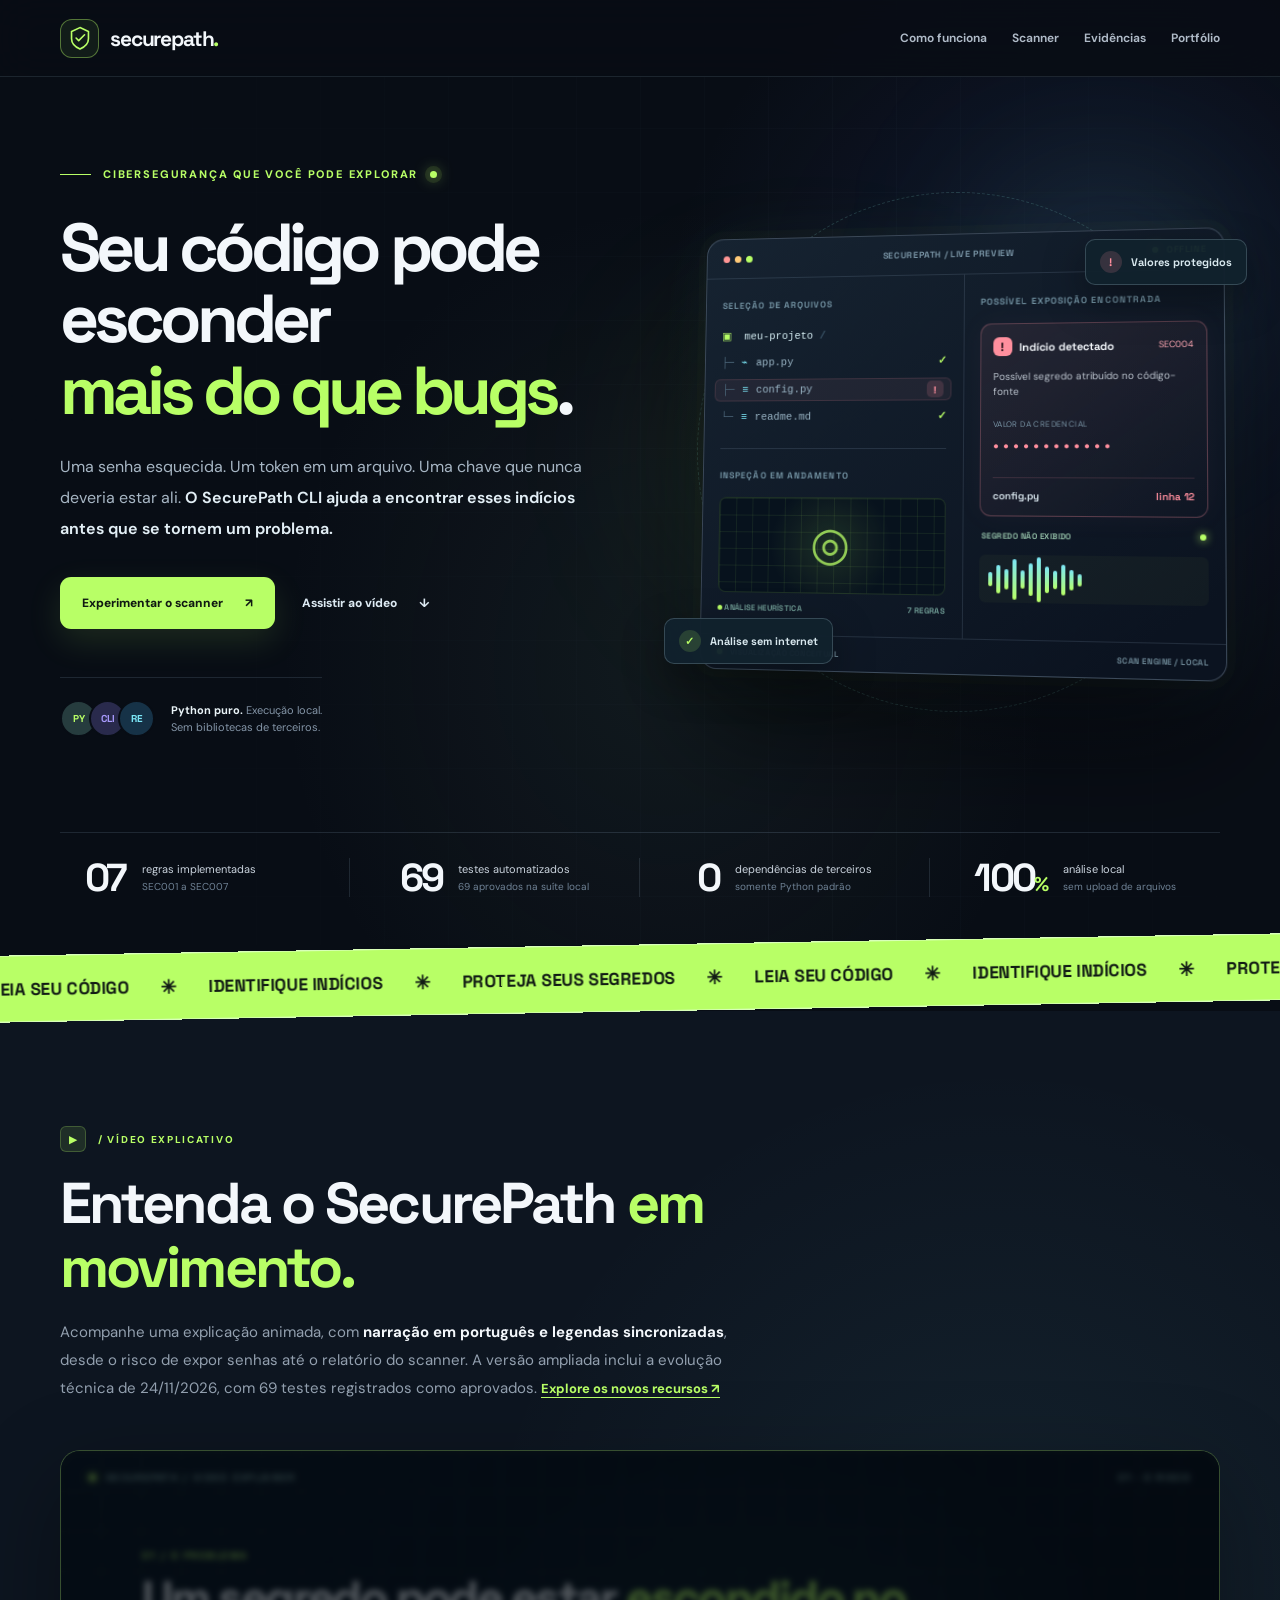
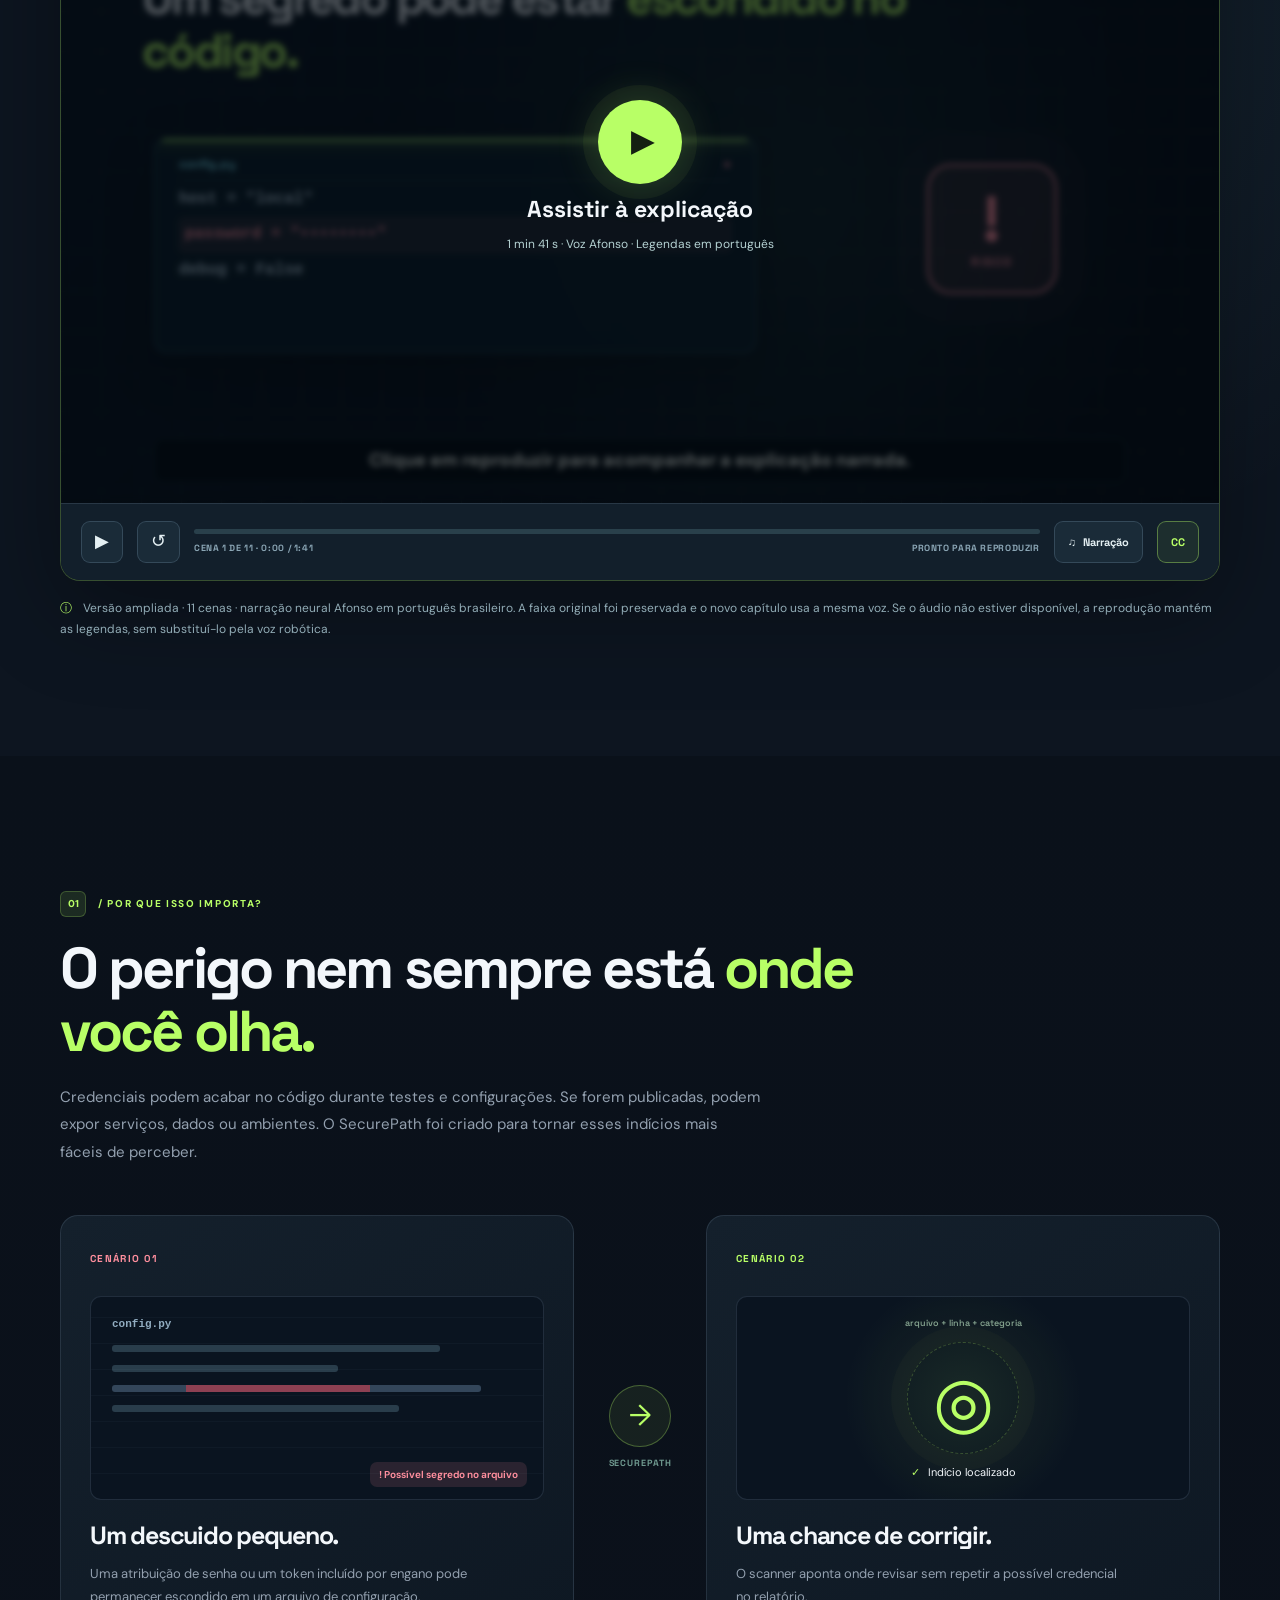
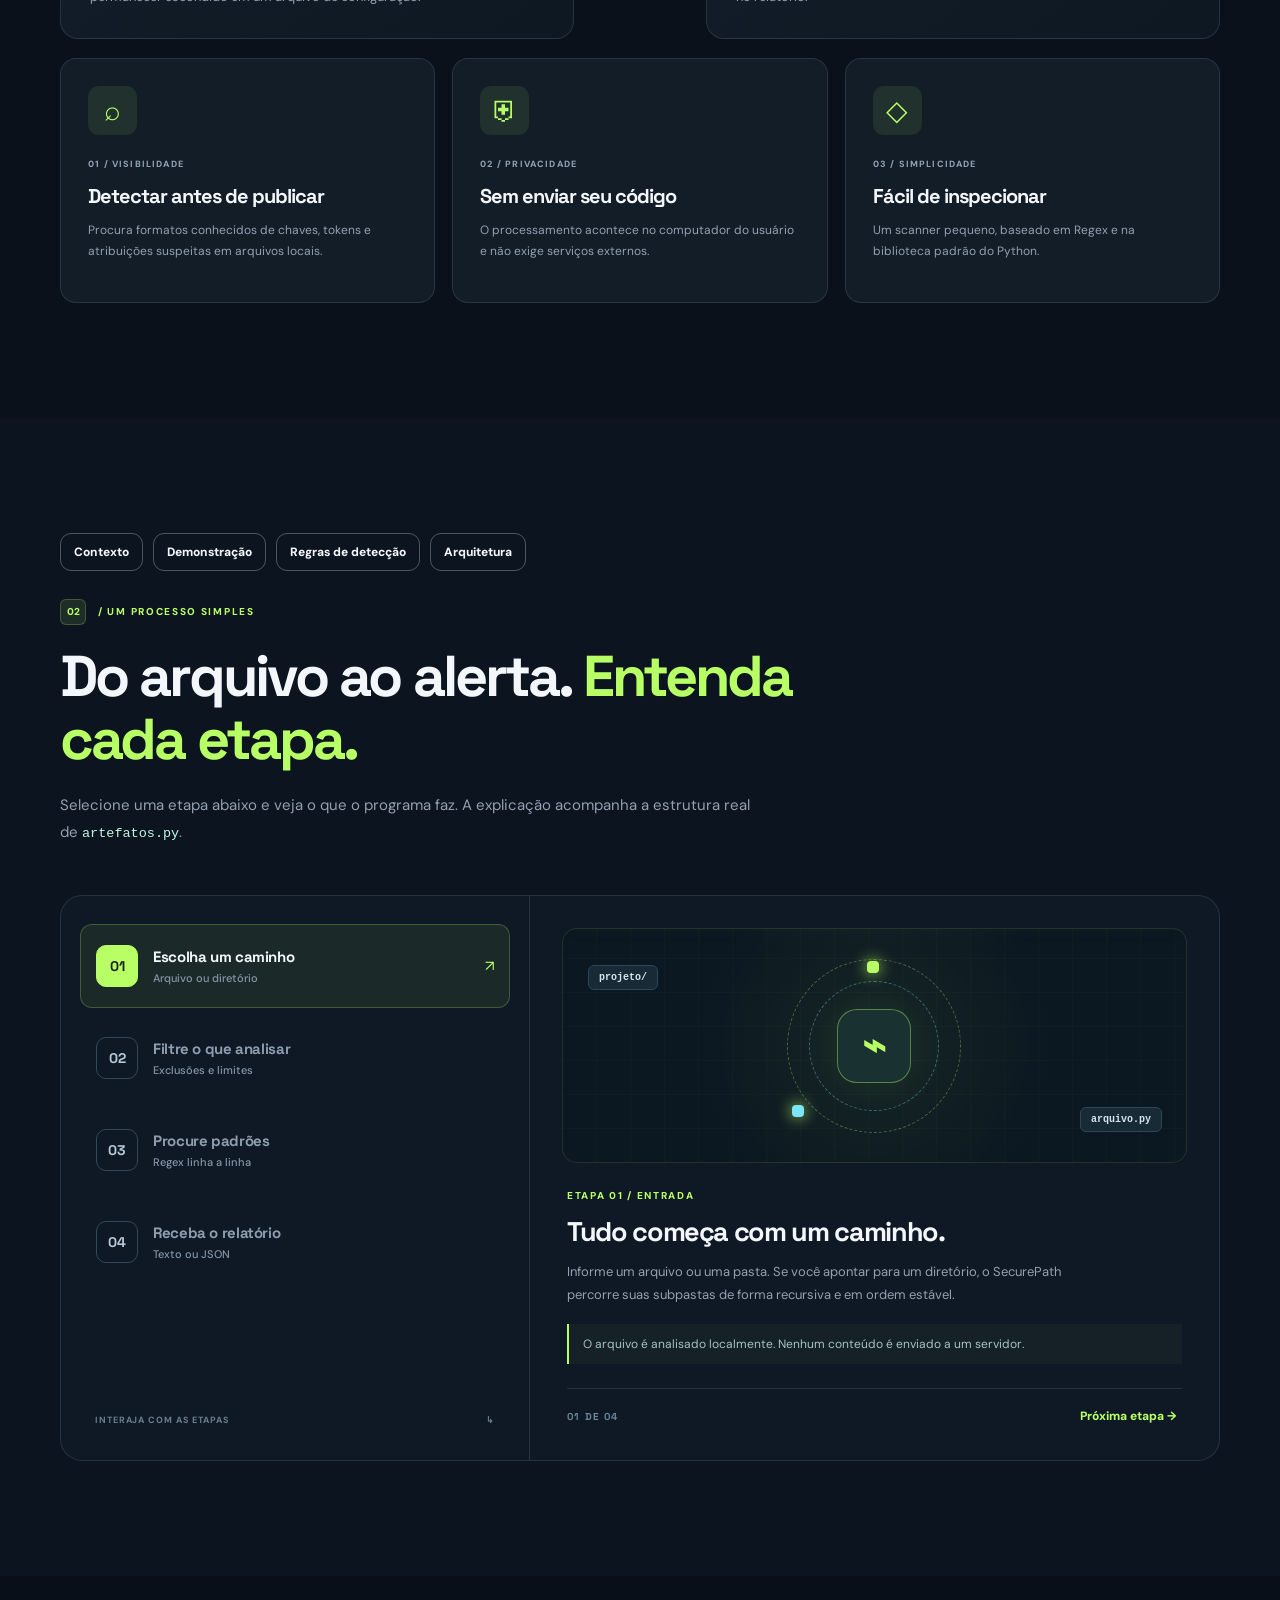
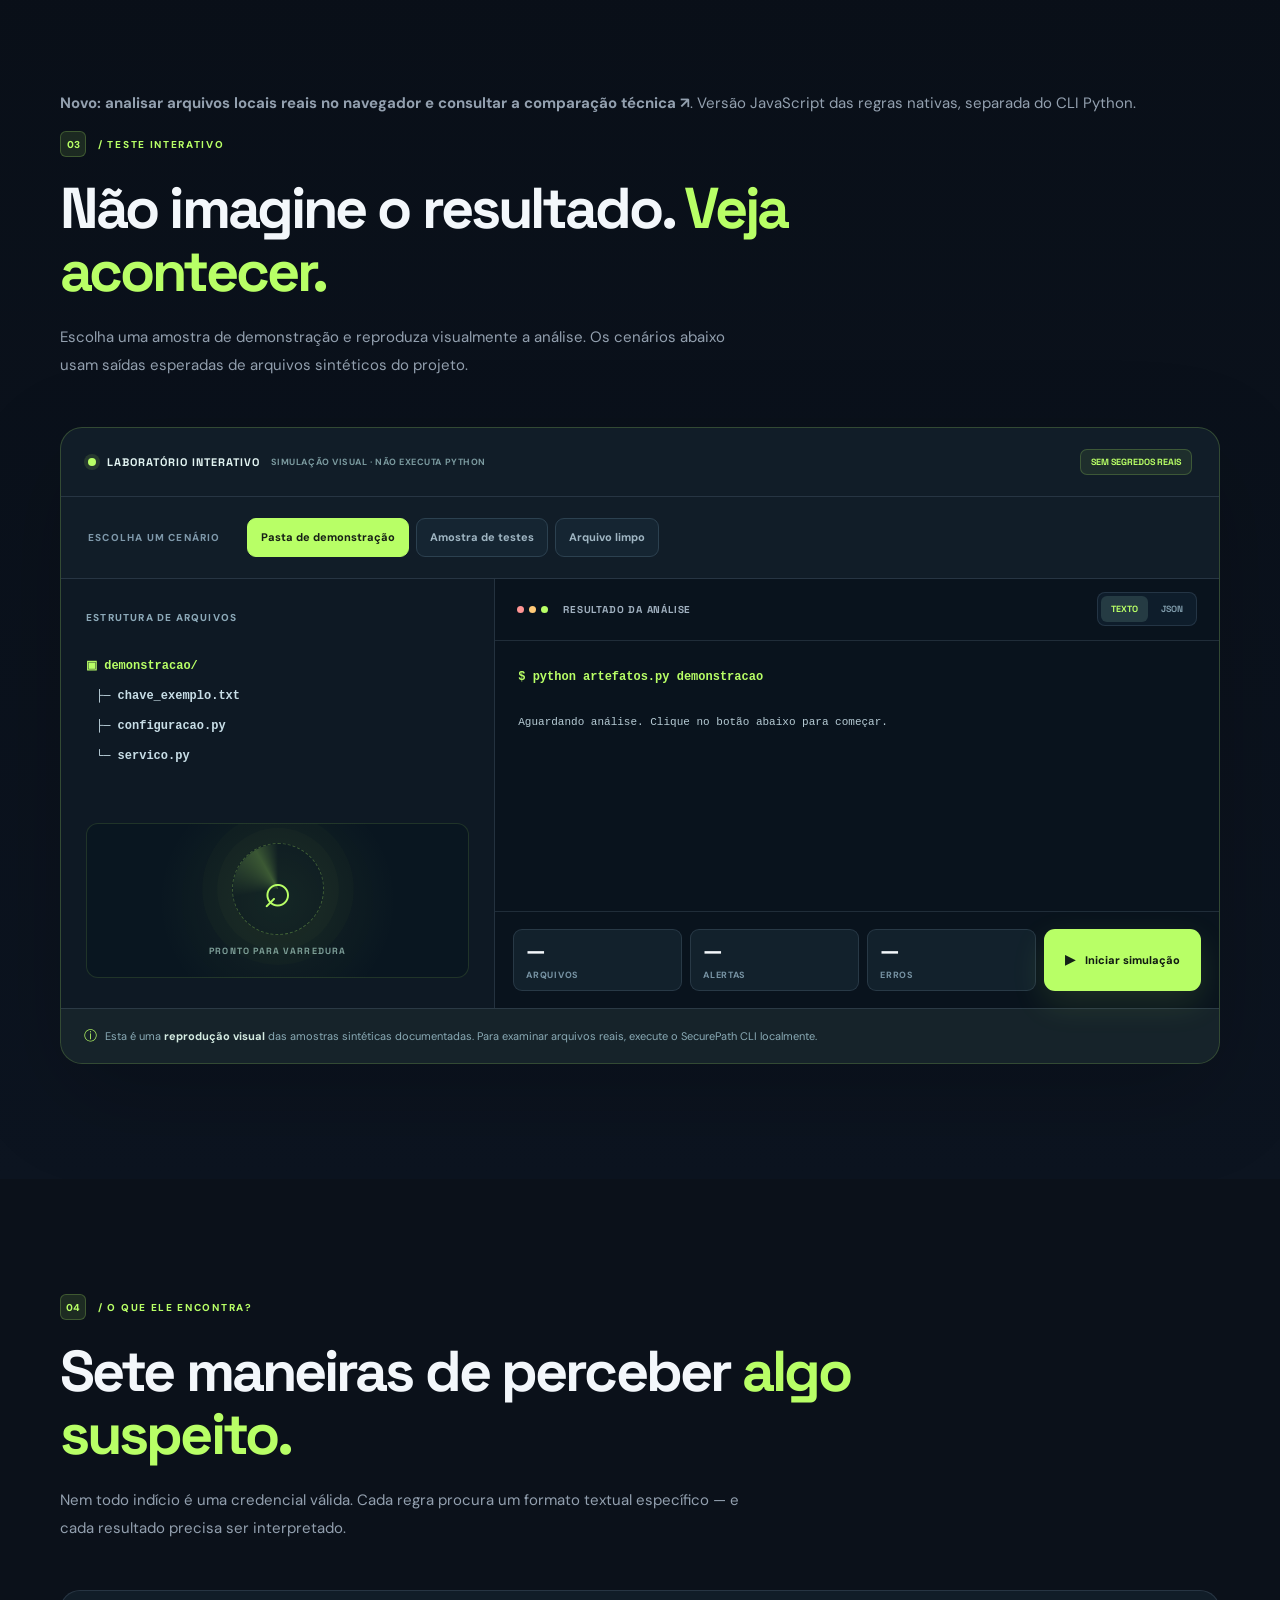
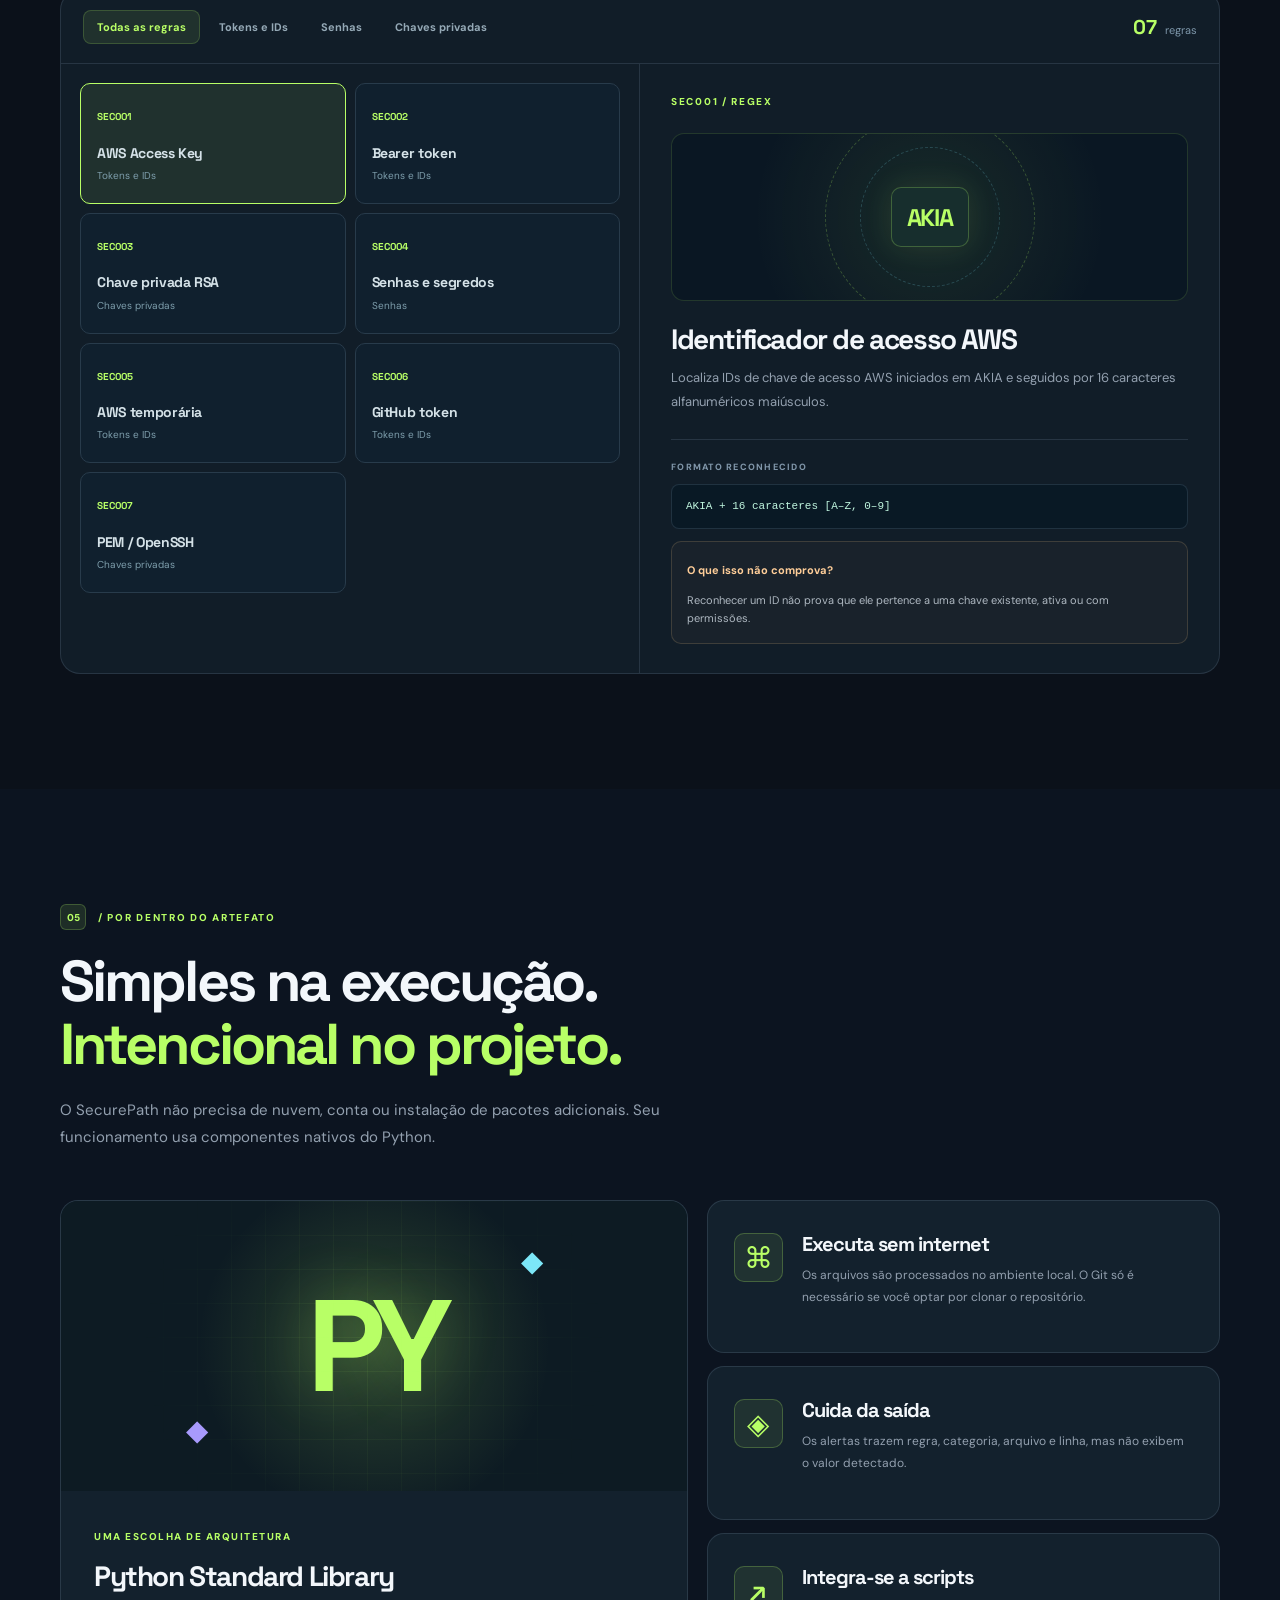
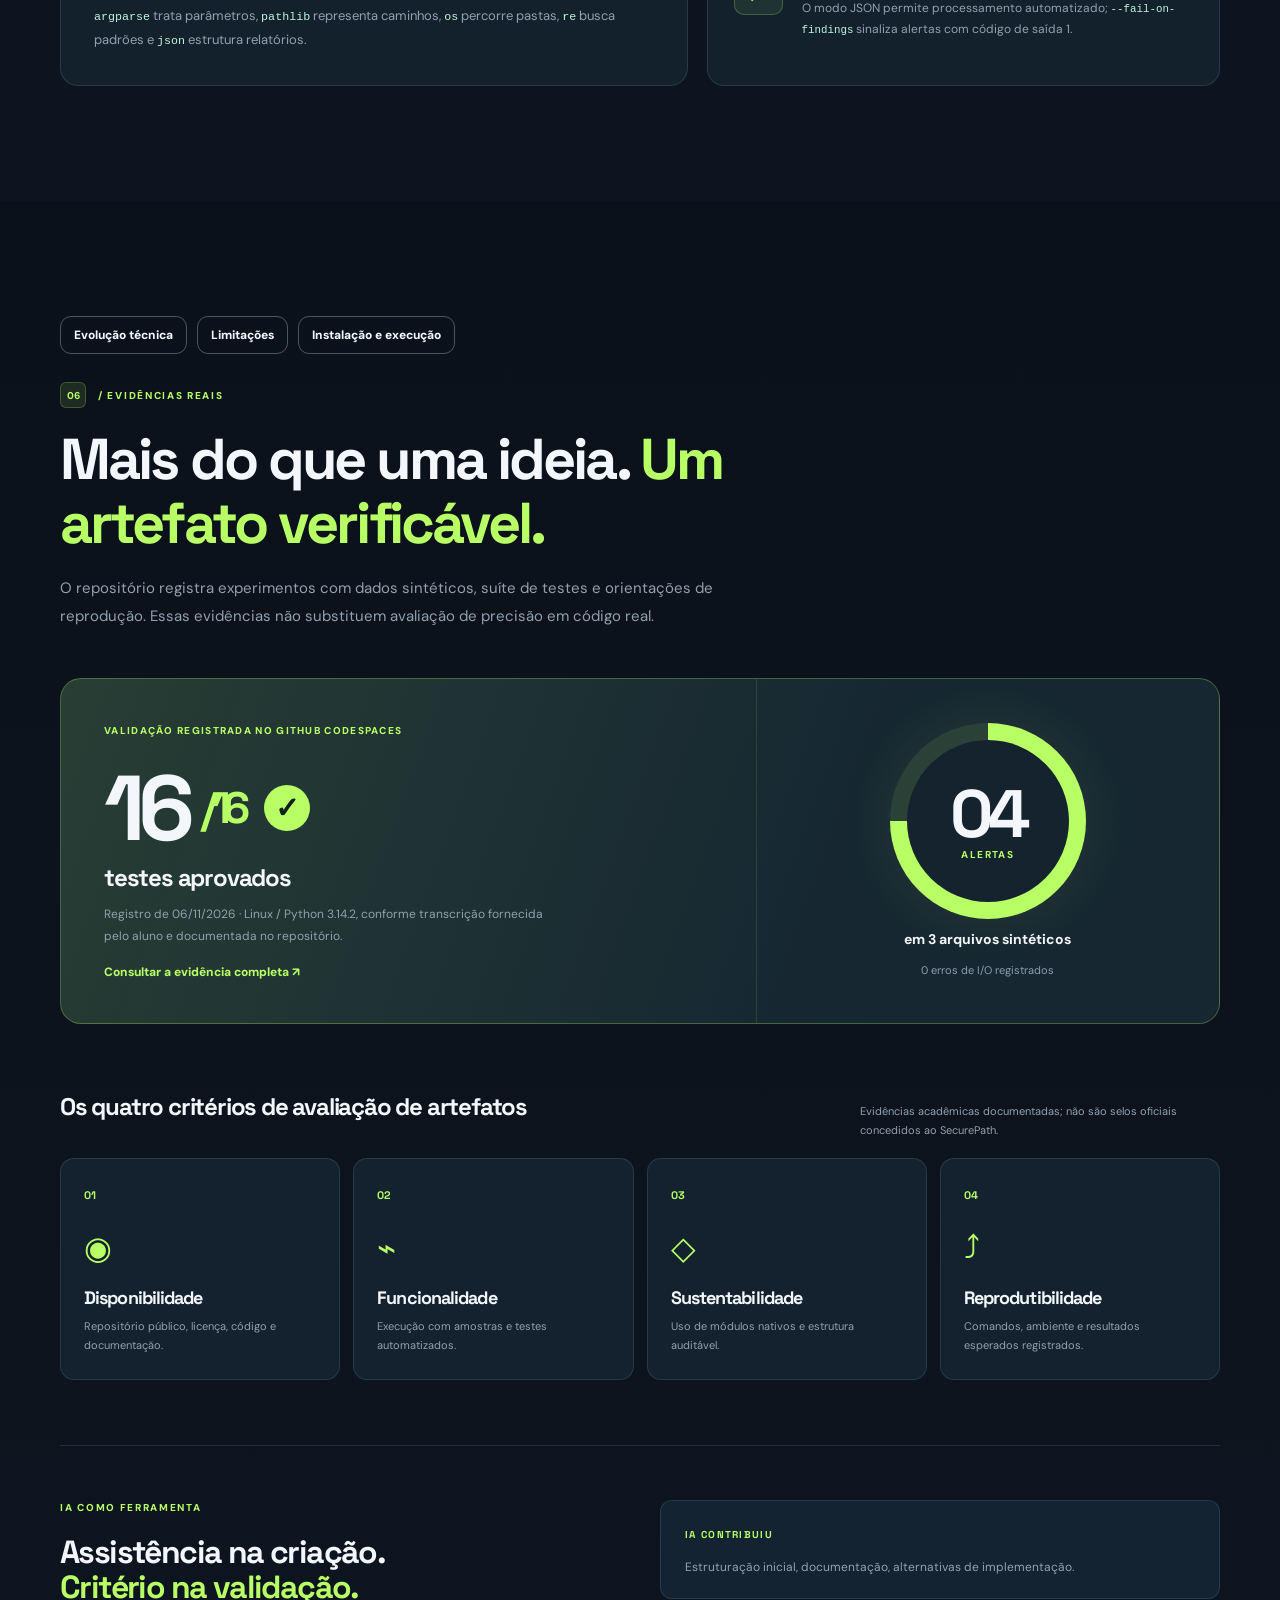
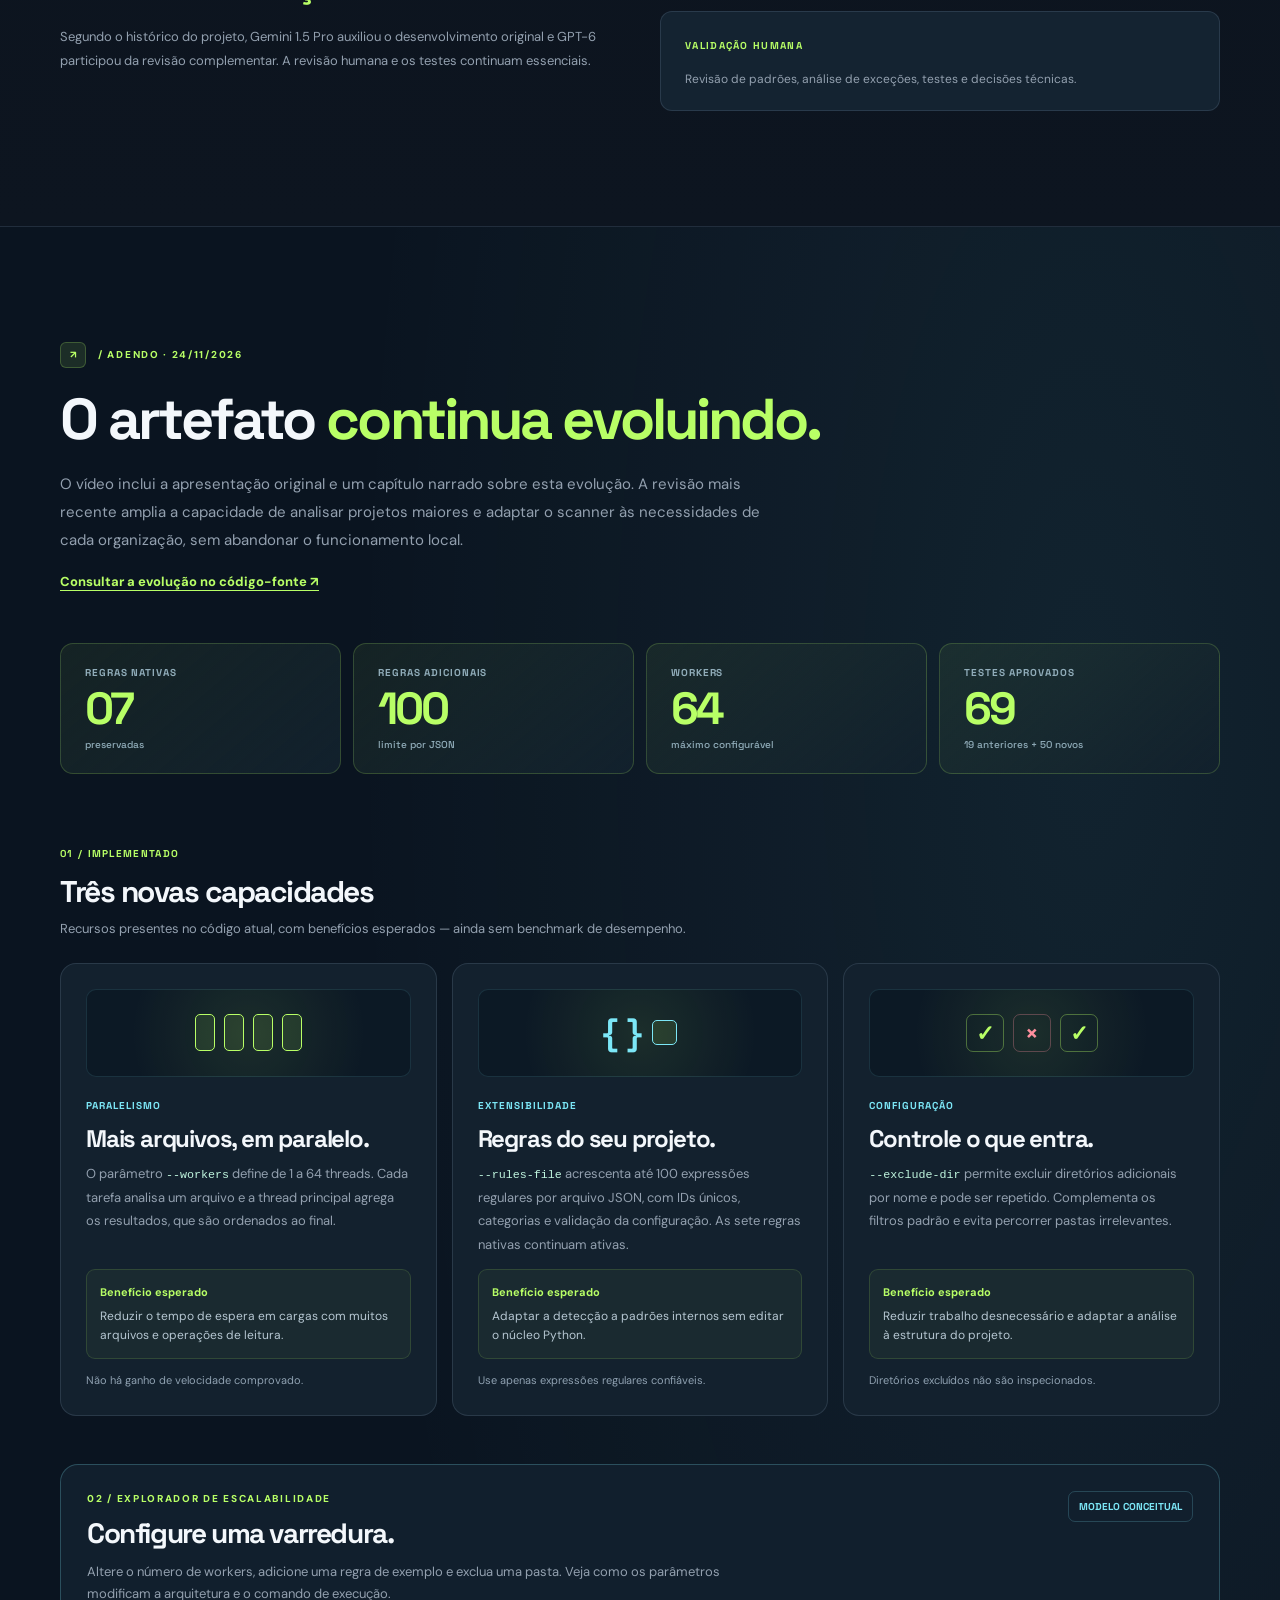
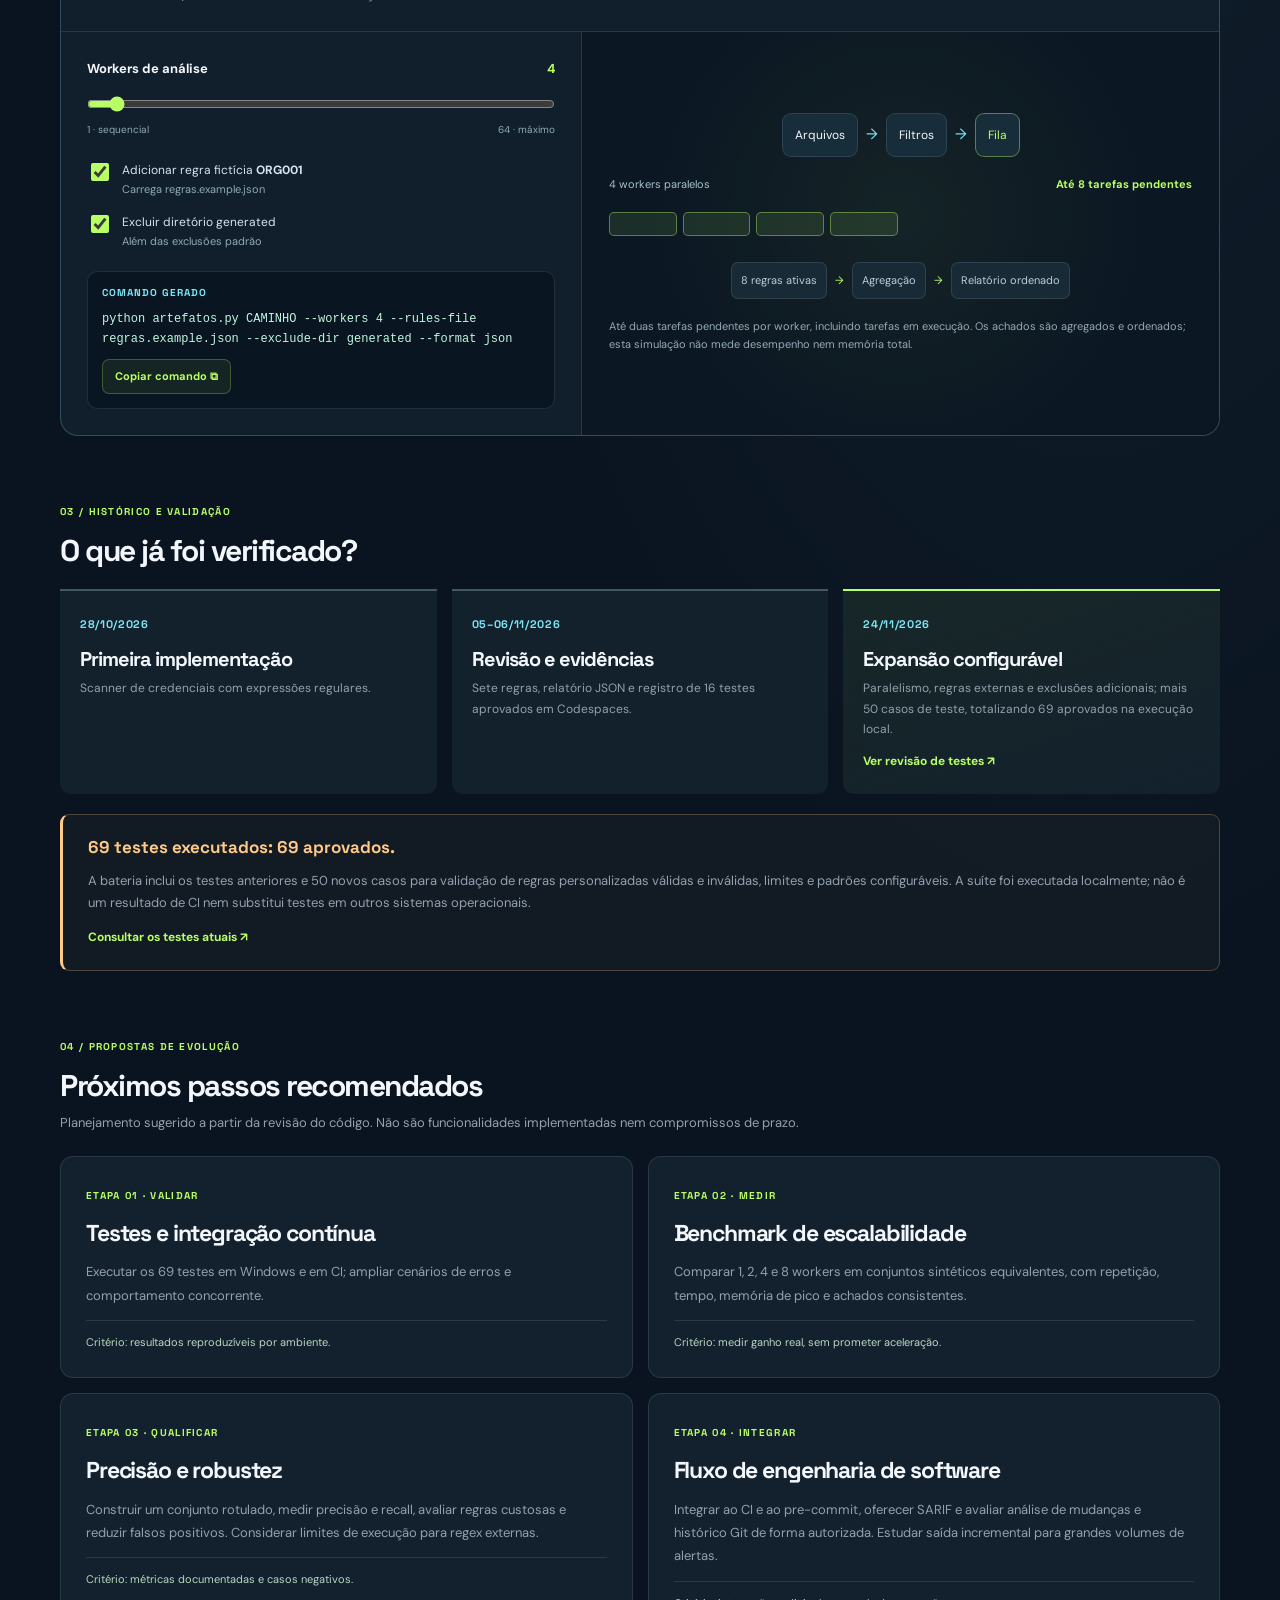
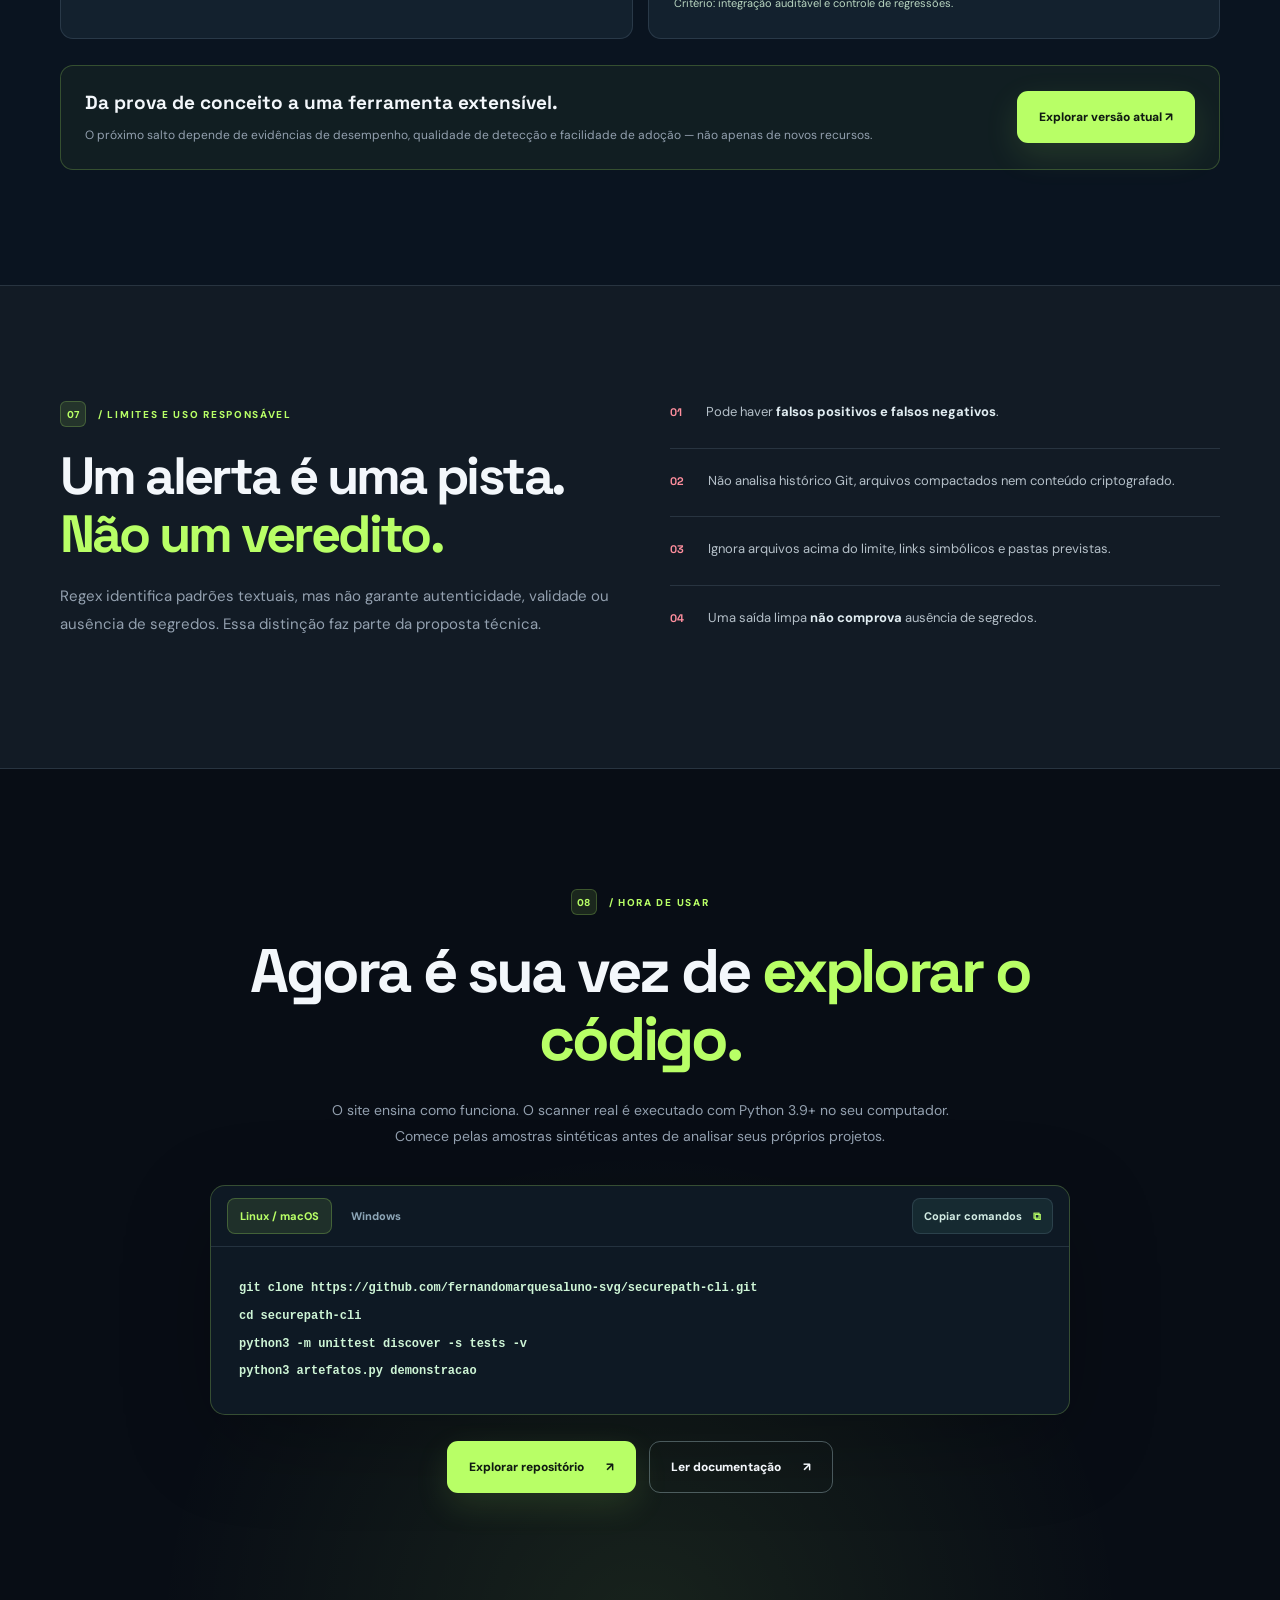
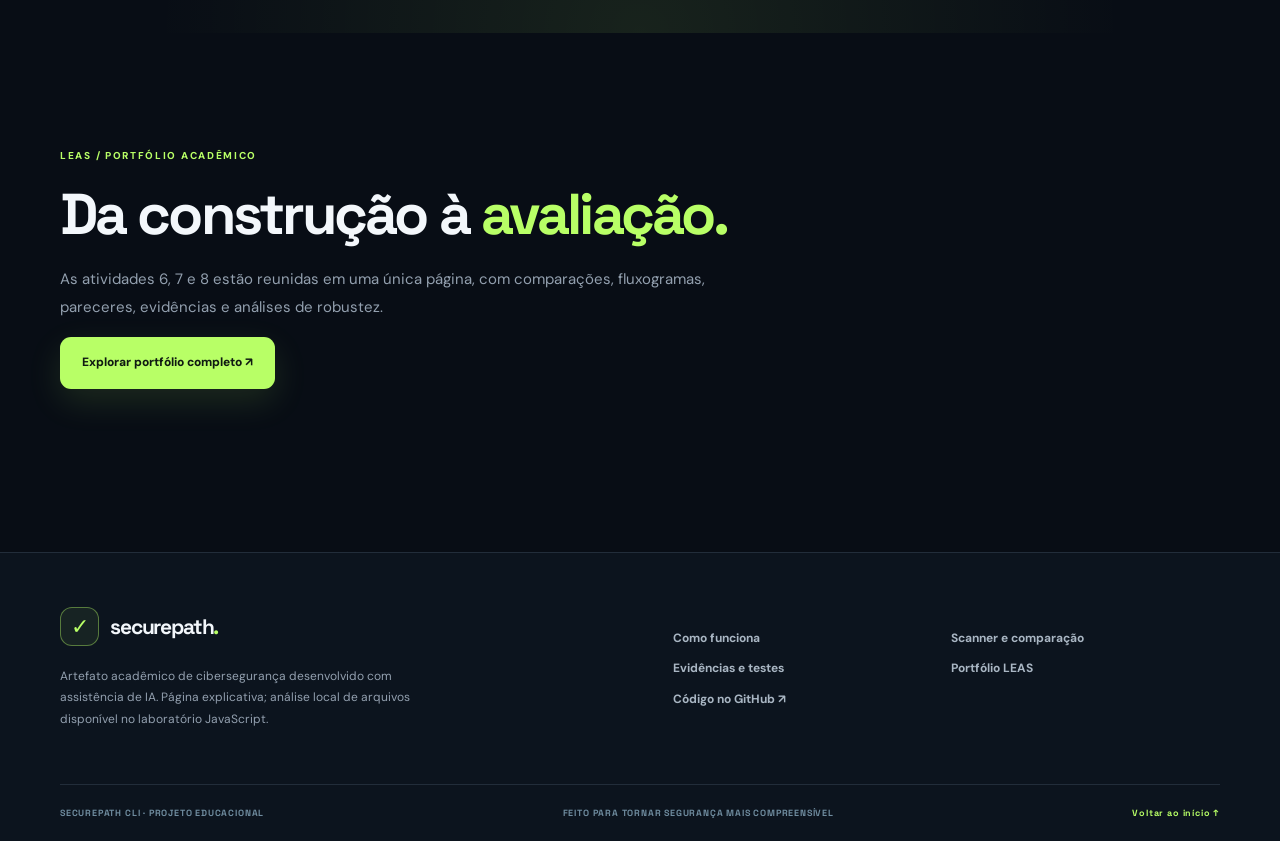
==== docs/index.html @ 1e39eba8 "Simplifica navegação principal em quatro categorias e agrupa detalhes técnicos" ====
<!DOCTYPE html>
<html lang="pt-BR">
<head>
<meta charset="UTF-8">
<meta name="viewport" content="width=device-width,initial-scale=1">
<meta name="theme-color" content="#080d15">
<meta name="description" content="SecurePath CLI: uma experiência interativa para conhecer um scanner de credenciais expostas, seus padrões, funcionamento e evidências técnicas.">
<meta property="og:title" content="SecurePath — Segredos não devem passar despercebidos">
<meta property="og:description" content="Explore visualmente o scanner de segredos feito em Python. Entenda a arquitetura, experimente uma simulação e consulte as evidências.">
<title>SecurePath — Explore o scanner de segredos</title>
<link rel="icon" href="data:image/svg+xml,%3Csvg xmlns='http://www.w3.org/2000/svg' viewBox='0 0 64 64'%3E%3Crect width='64' height='64' rx='15' fill='%23080d15'/%3E%3Cpath d='M32 7 51 16v15c0 13-8 21-19 26-11-5-19-13-19-26V16z' fill='none' stroke='%23b8ff66' stroke-width='4'/%3E%3Cpath d='m23 31 6 6 13-13' stroke='%23b8ff66' stroke-width='4' fill='none'/%3E%3C/svg%3E">
<link rel="preconnect" href="https://fonts.googleapis.com">
<link rel="preconnect" href="https://fonts.gstatic.com" crossorigin>
<link href="https://fonts.googleapis.com/css2?family=DM+Sans:wght@400;500;600;700;800&family=Space+Grotesk:wght@400;500;600;700&display=swap" rel="stylesheet">
<link rel="stylesheet" href="./style.css?v=5.0">
<script src="./app.js?v=5.0" defer></script>
</head>
<body>
<a href="#conteudo" class="skip">Pular para o conteúdo</a>
<div class="page-noise" aria-hidden="true"></div>
<div class="progress-track" aria-hidden="true"><div id="scroll-progress"></div></div>
<header class="site-header">
 <div class="container header-inner">
  <a class="brand" href="#inicio" aria-label="SecurePath, início"><span class="brand-mark" aria-hidden="true"><svg viewBox="0 0 40 40" fill="none"><path d="M20 4 33 10v11c0 8-5.5 12.5-13 16-7.5-3.5-13-8-13-16V10L20 4Z" stroke="currentColor" stroke-width="2.5"/><path d="m14 20 4 4 9-9" stroke="currentColor" stroke-width="2.5" stroke-linecap="round" stroke-linejoin="round"/></svg></span><span>securepath<span class="brand-period">.</span></span></a>
  <nav class="desktop-nav" aria-label="Navegação"><a href="#como-funciona">Como funciona</a><a href="laboratorio.html">Scanner</a><a href="#evidencias">Evidências</a><a href="./portfolio.html">Portfólio</a></nav>
  
  <button class="menu-button" id="menu-button" aria-label="Abrir navegação" aria-expanded="false" aria-controls="mobile-nav" type="button"><span></span><span></span><span></span></button>
 </div>
 <nav class="mobile-nav" id="mobile-nav" aria-label="Navegação móvel" hidden><a href="#como-funciona">Como funciona</a><a href="laboratorio.html">Scanner</a><a href="#evidencias">Evidências</a><a href="./portfolio.html">Portfólio</a></nav>
</header>
<main id="conteudo">
<section class="hero" id="inicio">
 <div class="hero-halo halo-one" aria-hidden="true"></div><div class="hero-halo halo-two" aria-hidden="true"></div>
 <div class="container hero-grid">
  <div class="hero-text rise">
   <div class="eyebrow"><span class="eyebrow-line"></span> CIBERSEGURANÇA QUE VOCÊ PODE EXPLORAR <span class="live-point"></span></div>
   <h1>Seu código pode esconder <span class="hero-emphasis">mais do que bugs<span class="period">.</span></span></h1>
   <p class="hero-description">Uma senha esquecida. Um token em um arquivo. Uma chave que nunca deveria estar ali. <strong>O SecurePath CLI ajuda a encontrar esses indícios antes que se tornem um problema.</strong></p>
   <div class="hero-actions">
    <a class="btn btn-primary" href="laboratorio.html">Experimentar o scanner <span aria-hidden="true">↗</span></a>
    <a class="btn btn-text" href="#video">Assistir ao vídeo <span aria-hidden="true">↓</span></a>
   </div>
   <div class="hero-trust"><div class="trust-avatars" aria-hidden="true"><span>PY</span><span>CLI</span><span>RE</span></div><p><strong>Python puro.</strong> Execução local.<br>Sem bibliotecas de terceiros.</p></div>
  </div>
  <div class="hero-stage rise" aria-label="Ilustração animada de uma análise de arquivos com alertas de segurança">
   <div class="stage-backdrop" aria-hidden="true"><div class="circle-ring ring-one"></div><div class="circle-ring ring-two"></div><div class="circle-ring ring-three"></div><span class="orbit-dot dot-a"></span><span class="orbit-dot dot-b"></span><span class="orbit-dot dot-c"></span></div>
   <div class="security-display">
    <div class="display-top"><div class="traffic-lights" aria-hidden="true"><i></i><i></i><i></i></div><span>SECUREPATH / LIVE PREVIEW</span><span class="display-status"><i></i> OFFLINE</span></div>
    <div class="display-main">
     <div class="display-left"><div class="tiny-label">SELEÇÃO DE ARQUIVOS</div><div class="file-tree"><div class="folder-row"><span class="folder-icon">▣</span> meu-projeto <span class="faint">/</span></div><div class="tree-row"><span class="tree-stem">├─</span><span class="file-ico">⌁</span> app.py <span class="file-tick">✓</span></div><div class="tree-row scanned-file"><span class="tree-stem">├─</span><span class="file-ico">≡</span> config.py <span class="file-alert">!</span></div><div class="tree-row"><span class="tree-stem">└─</span><span class="file-ico">≡</span> readme.md <span class="file-tick">✓</span></div></div>
     <div class="display-divider"></div><div class="tiny-label">INSPEÇÃO EM ANDAMENTO</div><div class="scan-graphic"><div class="graphic-grid"></div><div class="scan-vertical"></div><div class="graphic-crosshair"><span>◎</span></div></div><div class="scan-legend"><span><i></i> ANÁLISE HEURÍSTICA</span><span>7 REGRAS</span></div></div>
     <div class="display-right"><div class="tiny-label">POSSÍVEL EXPOSIÇÃO ENCONTRADA</div><div class="alert-surface"><div class="alert-surface-head"><span class="alert-icon">!</span><strong>Indício detectado</strong><span>SEC004</span></div><p>Possível segredo atribuído no código-fonte</p><div class="redacted-row">VALOR DA CREDENCIAL <span>••••••••••••</span></div><div class="alert-location">config.py <span>linha 12</span></div></div><div class="data-foot"><span>SEGREDO NÃO EXIBIDO</span><span class="pulse-mini"></span></div><div class="decorative-wave"><span style="--height:30%"></span><span style="--height:58%"></span><span style="--height:44%"></span><span style="--height:85%"></span><span style="--height:40%"></span><span style="--height:70%"></span><span style="--height:95%"></span><span style="--height:55%"></span><span style="--height:37%"></span><span style="--height:63%"></span><span style="--height:42%"></span><span style="--height:24%"></span></div></div>
    </div>
    <div class="display-bottom"><span><i class="status-dot"></i> VISUALIZAÇÃO CONCEITUAL</span><span>SCAN ENGINE / LOCAL</span></div>
   </div>
   <div class="floating-tag tag-left"><span class="tag-circle">✓</span> Análise sem internet</div>
   <div class="floating-tag tag-right"><span class="tag-circle danger">!</span> Valores protegidos</div>
  </div>
 </div>
 <div class="container hero-metrics rise"><div><strong>07</strong><p>regras implementadas<br><small>SEC001 a SEC007</small></p></div><div><strong>69</strong><p>testes automatizados<br><small>69 aprovados na suíte local</small></p></div><div><strong>0</strong><p>dependências de terceiros<br><small>somente Python padrão</small></p></div><div><strong>100<span>%</span></strong><p>análise local<br><small>sem upload de arquivos</small></p></div></div>
</section>
<div class="marquee" aria-hidden="true"><div class="marquee-run"><span>LEIA SEU CÓDIGO</span><b>✳</b><span>IDENTIFIQUE INDÍCIOS</span><b>✳</b><span>PROTEJA SEUS SEGREDOS</span><b>✳</b><span>LEIA SEU CÓDIGO</span><b>✳</b><span>IDENTIFIQUE INDÍCIOS</span><b>✳</b><span>PROTEJA SEUS SEGREDOS</span><b>✳</b></div></div>


<section class="section explainer-section" id="video" aria-labelledby="explainer-heading">
 <div class="container">
  <div class="section-head reveal">
   <span class="overline"><span>▶</span> / VÍDEO EXPLICATIVO</span>
   <h2 id="explainer-heading">Entenda o SecurePath <em>em movimento.</em></h2>
   <p>Acompanhe uma explicação animada, com <strong>narração em português e legendas sincronizadas</strong>, desde o risco de expor senhas até o relatório do scanner. A versão ampliada inclui a evolução técnica de 24/11/2026, com 69 testes registrados como aprovados. <a class="evo-source" href="#evolucao">Explore os novos recursos ↗</a></p>
  </div>
  <div class="explainer-player reveal" id="explainer-player" aria-label="Apresentação animada e narrada do SecurePath CLI">
   <div id="explainer-native" class="explainer-native" hidden><video id="explainer-mp4" controls playsinline preload="none" aria-label="Vídeo atualizado do SecurePath CLI"><source src="./media/securepath-explainer-v2.mp4" type="video/mp4"><track src="./media/securepath-v2-ptbr.vtt" kind="subtitles" srclang="pt-BR" label="Português"></video></div>
   <div class="explainer-screen" id="explainer-screen">
    <div class="clip-top"><span><i class="clip-live-dot"></i> SECUREPATH / VIDEO EXPLAINER</span><span id="clip-topic">01 · O RISCO</span></div>
    <div class="clip-visuals" aria-hidden="true">
     <div class="clip-scene current" data-clip-scene="0">
      <div class="clip-headline"><small>01 / O PROBLEMA</small><strong>Um segredo pode estar <em>escondido no código.</em></strong></div>
      <div class="clip-code-panel"><span>config.py <b>●</b></span><code>host = "local"</code><code class="clip-alert-code">password = "••••••••"</code><code>debug = False</code><div class="clip-scan-line"></div></div>
      <div class="clip-risk-badge"><span>!</span><b>RISCO</b></div>
     </div>
     <div class="clip-scene" data-clip-scene="1">
      <div class="clip-headline"><small>02 / A SOLUÇÃO</small><strong>O scanner trabalha <em>localmente.</em></strong></div>
      <div class="clip-files"><span>▤ <b>app.py</b></span><span>▤ <b>config.py</b></span><span>▤ <b>settings.env</b></span></div>
      <div class="clip-stream"><i></i><i></i><i></i></div>
      <div class="clip-shield"><span>✓</span><small>PYTHON</small></div>
     </div>
     <div class="clip-scene" data-clip-scene="2">
      <div class="clip-headline"><small>03 / FILTRAGEM</small><strong>Primeiro, <em>selecionar os arquivos.</em></strong></div>
      <div class="clip-filter"><span><b>✓</b> codigo.py <i>ANALISAR</i></span><span><b>×</b> node_modules/ <i>IGNORAR</i></span><span><b>×</b> arquivo_grande.bin <i>IGNORAR</i></span></div>
     </div>
     <div class="clip-scene" data-clip-scene="3">
      <div class="clip-headline"><small>04 / DETECÇÃO</small><strong>Sete regras nativas. <em>Busca por padrões.</em></strong></div>
      <div class="clip-rules"><span>SEC001</span><span>SEC002</span><span>SEC003</span><span>SEC004</span><span>SEC005</span><span>SEC006</span><span>SEC007</span></div>
      <div class="clip-magnifier"><div class="clip-magnifier-ring"></div><strong>⌕</strong></div>
      <div class="clip-rule-label">AWS • TOKENS • SENHAS • CHAVES</div>
     </div>
     <div class="clip-scene" data-clip-scene="4">
      <div class="clip-headline"><small>05 / RELATÓRIO</small><strong>Encontre o local. <em>Não exponha o valor.</em></strong></div>
      <div class="clip-report"><div><span>[ALERTA]</span><b>configuracao.py:4</b></div><p>Categoria: Senha/segredo atribuído</p><div class="clip-hidden">Valor identificado <strong>••••••••••</strong></div></div>
     </div>
     <div class="clip-scene" data-clip-scene="5">
      <div class="clip-headline"><small>06 / VALIDAÇÃO HISTÓRICA</small><strong>Resultados de uma <em>amostra sintética.</em></strong></div>
      <div class="clip-evidence"><div><strong>03</strong><span>ARQUIVOS</span></div><div><strong>04</strong><span>ALERTAS</span></div><div><strong>16</strong><span>TESTES ANTERIORES</span></div></div>
      <div class="clip-evidence-caption">Valores históricos documentados no repositório · não representam precisão em dados reais.</div>
     </div>
     <div class="clip-scene" data-clip-scene="6">
      <div class="clip-headline"><small>07 / LIMITE DA DETECÇÃO</small><strong>Um indício <em>não é um veredito.</em></strong></div>
      <div class="clip-ending"><div class="clip-ending-mark"><span>✓</span></div><strong>SECUREPATH<span>.</span></strong><small>Analise localmente. Revise com responsabilidade.</small></div>
     </div>

     <div class="clip-scene" data-clip-scene="7">
      <div class="clip-headline"><small>08 / EVOLUÇÃO · PARALELISMO</small><strong>Mais arquivos, <em>em paralelo.</em></strong></div>
      <div class="clip-upgrade-flow"><div class="clip-upgrade-input"><small>ARQUIVOS</small><span>▤</span><span>▤</span><span>▤</span></div><div class="clip-upgrade-arrow">→</div><div class="clip-upgrade-queue"><small>FILA LIMITADA</small><b>2 × workers</b><div><i></i><i></i><i></i><i></i></div></div><div class="clip-upgrade-arrow">→</div><div class="clip-upgrade-threads"><small>ATÉ 64 THREADS</small><div><i style="--delay:0s"></i><i style="--delay:-0.18s"></i><i style="--delay:-0.36s"></i><i style="--delay:-0.54s"></i><i style="--delay:-0.72s"></i><i style="--delay:-0.8999999999999999s"></i><i style="--delay:-1.08s"></i><i style="--delay:-1.26s"></i><i style="--delay:-1.44s"></i><i style="--delay:-1.6199999999999999s"></i><i style="--delay:-1.7999999999999998s"></i><i style="--delay:-1.98s"></i></div></div></div>
      <div class="clip-upgrade-foot">Processamento concorrente · benefício esperado, não medido</div>
     </div>
     <div class="clip-scene" data-clip-scene="8">
      <div class="clip-headline"><small>09 / CONFIGURAÇÃO</small><strong>Personalize <em>cada varredura.</em></strong></div>
      <div class="clip-config-grid"><div><small>REGRAS EXTERNAS</small><strong>7 + até 100</strong><code>--rules-file regras.json</code><div class="clip-config-json">{ "rules": [ … ] }</div></div><div><small>EXCLUSÕES</small><strong>Por diretório</strong><code>--exclude-dir generated</code><div class="clip-config-skip">× generated/ · ignorado</div></div></div>
      <div class="clip-upgrade-foot">Sem modificar o núcleo Python · regras de fontes confiáveis</div>
     </div>
     <div class="clip-scene" data-clip-scene="9">
      <div class="clip-headline"><small>10 / VALIDAÇÃO ATUAL</small><strong>Uma suíte <em>mais abrangente.</em></strong></div>
      <div class="clip-test-growth"><div><strong>19</strong><small>TESTES ANTERIORES</small></div><span>+</span><div><strong>50</strong><small>CASOS DE CONFIGURAÇÃO</small></div><span>=</span><div class="clip-test-total"><strong>69</strong><small>APROVADOS*</small></div></div>
      <div class="clip-test-bar"><i></i><i></i></div><div class="clip-upgrade-foot">*Execução local registrada na documentação · não é benchmark nem resultado de CI</div>
     </div>
     <div class="clip-scene" data-clip-scene="10">
      <div class="clip-headline"><small>11 / ROADMAP</small><strong>Próximos passos: <em>medir e integrar.</em></strong></div>
      <div class="clip-roadmap"><div><span>01</span><b>Desempenho</b><small>Tempo e memória</small></div><div><span>02</span><b>Qualidade</b><small>Precisão e recall</small></div><div><span>03</span><b>Integração</b><small>CI/CD e pre-commit</small></div></div>
      <div class="clip-upgrade-foot">Propostas futuras · ganhos ainda não demonstrados</div>
     </div>
    </div>
    <div class="clip-subtitles" id="clip-subtitles" role="status" aria-live="off">
      Clique em reproduzir para acompanhar a explicação narrada.
    </div>
    <div class="clip-start-overlay" id="clip-start-overlay">
     <button type="button" id="clip-start" class="clip-start-btn" aria-label="Reproduzir apresentação com narração e legendas"><span>▶</span></button>
     <strong>Assistir à explicação</strong><small>1 min 41 s · Voz Afonso · Legendas em português</small>
    </div>
   </div>
   <div class="clip-controlbar">
    <button type="button" class="clip-icon-btn" id="clip-toggle" aria-label="Reproduzir ou pausar"><span id="clip-play-icon">▶</span></button>
    <button type="button" class="clip-icon-btn" id="clip-restart" aria-label="Reiniciar vídeo">↺</button>
    <div class="clip-progress-area"><div class="clip-progress"><span id="clip-progress-fill"></span></div><div class="clip-progress-label"><span id="clip-progress-text">CENA 1 DE 11</span><span id="clip-state-label">PRONTO PARA REPRODUZIR</span></div></div>
    <button type="button" id="clip-voice" class="clip-pill-btn" aria-pressed="true" aria-label="Ativar ou desativar narração"><span id="clip-voice-icon">♫</span> Narração</button>
    <button type="button" id="clip-captions" class="clip-pill-btn selected" aria-pressed="true" aria-label="Ativar ou desativar legendas">CC</button>
   </div>
  </div>
  <div class="clip-note reveal"><span>ⓘ</span> Versão ampliada · 11 cenas · narração neural Afonso em português brasileiro. A faixa original foi preservada e o novo capítulo usa a mesma voz. Se o áudio não estiver disponível, a reprodução mantém as legendas, sem substituí-lo pela voz robótica.</div>
 </div>
</section>
<section class="section problem-section" id="problema">
 <div class="container">
  <div class="section-head reveal"><span class="overline"><span>01</span> / POR QUE ISSO IMPORTA?</span><h2>O perigo nem sempre está <em>onde você olha.</em></h2><p>Credenciais podem acabar no código durante testes e configurações. Se forem publicadas, podem expor serviços, dados ou ambientes. O SecurePath foi criado para tornar esses indícios mais fáceis de perceber.</p></div>
  <div class="problem-story reveal">
   <div class="story-case"><span class="story-index">CENÁRIO 01</span><div class="story-visual raw"><div class="file-sticker">config.py</div><div class="fake-line w80"></div><div class="fake-line w55"></div><div class="fake-line w90 danger-line"></div><div class="fake-line w70"></div><div class="story-warning">! Possível segredo no arquivo</div></div><h3>Um descuido pequeno.</h3><p>Uma atribuição de senha ou um token incluído por engano pode permanecer escondido em um arquivo de configuração.</p></div>
   <div class="story-middle" aria-hidden="true"><div class="arrow-connector">→</div><span>SECUREPATH</span></div>
   <div class="story-case"><span class="story-index green">CENÁRIO 02</span><div class="story-visual checked"><div class="story-radar"><span>◎</span></div><div class="story-check"><span>✓</span> Indício localizado</div><div class="story-location">arquivo + linha + categoria</div></div><h3>Uma chance de corrigir.</h3><p>O scanner aponta onde revisar sem repetir a possível credencial no relatório.</p></div>
  </div>
  <div class="value-grid">
   <article class="value-card reveal"><div class="value-icon">⌕</div><div class="card-count">01 / VISIBILIDADE</div><h3>Detectar antes de publicar</h3><p>Procura formatos conhecidos de chaves, tokens e atribuições suspeitas em arquivos locais.</p></article>
   <article class="value-card reveal"><div class="value-icon">⛨</div><div class="card-count">02 / PRIVACIDADE</div><h3>Sem enviar seu código</h3><p>O processamento acontece no computador do usuário e não exige serviços externos.</p></article>
   <article class="value-card reveal"><div class="value-icon">◇</div><div class="card-count">03 / SIMPLICIDADE</div><h3>Fácil de inspecionar</h3><p>Um scanner pequeno, baseado em Regex e na biblioteca padrão do Python.</p></article>
  </div>
 </div>
</section>

<section class="section workflow-section" id="como-funciona"><div class="container" style="margin:0 auto 28px"><nav aria-label="Detalhes do funcionamento" style="display:flex;flex-wrap:wrap;gap:10px"><a class="btn btn-outline" style="min-height:38px;padding:8px 13px" href="#problema">Contexto</a><a class="btn btn-outline" style="min-height:38px;padding:8px 13px" href="#demonstracao">Demonstração</a><a class="btn btn-outline" style="min-height:38px;padding:8px 13px" href="#regras">Regras de detecção</a><a class="btn btn-outline" style="min-height:38px;padding:8px 13px" href="#arquitetura">Arquitetura</a></nav></div>
 <div class="container">
  <div class="section-head reveal"><span class="overline"><span>02</span> / UM PROCESSO SIMPLES</span><h2>Do arquivo ao alerta. <em>Entenda cada etapa.</em></h2><p>Selecione uma etapa abaixo e veja o que o programa faz. A explicação acompanha a estrutura real de <code>artefatos.py</code>.</p></div>
  <div class="workflow-wrap reveal">
   <div class="workflow-nav" role="group" aria-label="Etapas do funcionamento">
    <button type="button" class="workflow-tab active" data-step="0" aria-pressed="true"><span class="workflow-num">01</span><span><strong>Escolha um caminho</strong><small>Arquivo ou diretório</small></span><span class="workflow-arrow">↗</span></button>
    <button type="button" class="workflow-tab" data-step="1" aria-pressed="false"><span class="workflow-num">02</span><span><strong>Filtre o que analisar</strong><small>Exclusões e limites</small></span><span class="workflow-arrow">↗</span></button>
    <button type="button" class="workflow-tab" data-step="2" aria-pressed="false"><span class="workflow-num">03</span><span><strong>Procure padrões</strong><small>Regex linha a linha</small></span><span class="workflow-arrow">↗</span></button>
    <button type="button" class="workflow-tab" data-step="3" aria-pressed="false"><span class="workflow-num">04</span><span><strong>Receba o relatório</strong><small>Texto ou JSON</small></span><span class="workflow-arrow">↗</span></button>
    <div class="workflow-nav-foot">INTERAJA COM AS ETAPAS <span>↳</span></div>
   </div>
   <div class="workflow-content">
    <div class="workflow-art" id="workflow-art" data-view="0" aria-hidden="true"><div class="art-core"><div class="art-ring r1"></div><div class="art-ring r2"></div><div class="art-inner" id="art-symbol">⌁</div><div class="art-satellite s-a"></div><div class="art-satellite s-b"></div></div><span class="art-label left-label" id="art-label-one">projeto/</span><span class="art-label right-label" id="art-label-two">arquivo.py</span><div class="art-scan-line"></div></div>
    <div class="workflow-copy"><span class="mini-overline" id="step-label">ETAPA 01 / ENTRADA</span><h3 id="step-title">Tudo começa com um caminho.</h3><p id="step-desc">Informe um arquivo ou uma pasta. Se você apontar para um diretório, o SecurePath percorre suas subpastas de forma recursiva e em ordem estável.</p><div class="step-detail" id="step-detail">O arquivo é analisado localmente. Nenhum conteúdo é enviado a um servidor.</div><div class="workflow-bottom"><span id="step-count">01 DE 04</span><button id="next-step" type="button">Próxima etapa <span aria-hidden="true">→</span></button></div></div>
   </div>
  </div>
 </div>
</section>

<section class="section demo-section" id="demonstracao"><div class="container"><p><a href="laboratorio.html" style="color:inherit;font-weight:700">Novo: analisar arquivos locais reais no navegador e consultar a comparação técnica ↗</a>. Versão JavaScript das regras nativas, separada do CLI Python.</p></div>
 <div class="container">
  <div class="section-head reveal"><span class="overline"><span>03</span> / TESTE INTERATIVO</span><h2>Não imagine o resultado. <em>Veja acontecer.</em></h2><p>Escolha uma amostra de demonstração e reproduza visualmente a análise. Os cenários abaixo usam saídas esperadas de arquivos sintéticos do projeto.</p></div>
  <div class="demo-dashboard reveal">
   <div class="demo-header"><div class="demo-heading"><span class="lab-led"></span><span>LABORATÓRIO INTERATIVO</span><small>SIMULAÇÃO VISUAL · NÃO EXECUTA PYTHON</small></div><span class="lab-chip">SEM SEGREDOS REAIS</span></div>
   <div class="demo-pickers"><span>ESCOLHA UM CENÁRIO</span><div class="demo-options" role="group" aria-label="Cenário de demonstração"><button class="scenario active" data-scenario="demo" type="button" aria-pressed="true">Pasta de demonstração</button><button class="scenario" data-scenario="original" type="button" aria-pressed="false">Amostra de testes</button><button class="scenario" data-scenario="clean" type="button" aria-pressed="false">Arquivo limpo</button></div></div>
   <div class="demo-body">
    <div class="demo-files"><span class="demo-column-label">ESTRUTURA DE ARQUIVOS</span><div id="demo-tree" class="demo-tree" aria-live="polite"><div class="demo-folder">▣ demonstracao/</div><div class="demo-file">├─ chave_exemplo.txt</div><div class="demo-file">├─ configuracao.py</div><div class="demo-file">└─ servico.py</div></div><div class="demo-visual-canvas"><div class="radar-scope"><div class="radar-sweep"></div><span>⌕</span></div><span id="demo-progress-label">PRONTO PARA VARREDURA</span></div></div>
    <div class="demo-report"><div class="report-top"><div class="terminal-dots" aria-hidden="true"><i></i><i></i><i></i></div><span>RESULTADO DA ANÁLISE</span><div class="report-toggle" role="group" aria-label="Formato do relatório"><button class="report-format active" data-format="text" type="button" aria-pressed="true">TEXTO</button><button class="report-format" data-format="json" type="button" aria-pressed="false">JSON</button></div></div><div class="report-screen"><div class="report-command" id="report-command">$ python artefatos.py demonstracao</div><pre id="report-output" aria-live="polite">Aguardando análise. Clique no botão abaixo para começar.</pre></div><div class="report-summary"><div><strong id="result-files">—</strong><span>ARQUIVOS</span></div><div><strong id="result-alerts">—</strong><span>ALERTAS</span></div><div><strong id="result-errors">—</strong><span>ERROS</span></div><button class="btn btn-primary demo-run" id="demo-run" type="button"><span>▶</span> Iniciar simulação</button></div></div>
   </div>
   <div class="demo-disclaimer"><span>ⓘ</span> Esta é uma <strong>reprodução visual</strong> das amostras sintéticas documentadas. Para examinar arquivos reais, execute o SecurePath CLI localmente.</div>
  </div>
 </div>
</section>

<section class="section rules-section" id="regras">
 <div class="container">
  <div class="section-head reveal"><span class="overline"><span>04</span> / O QUE ELE ENCONTRA?</span><h2>Sete maneiras de perceber <em>algo suspeito.</em></h2><p>Nem todo indício é uma credencial válida. Cada regra procura um formato textual específico — e cada resultado precisa ser interpretado.</p></div>
  <div class="rules-explorer reveal">
   <div class="rules-top"><div class="rule-filter" role="group" aria-label="Filtrar regras"><button type="button" data-group="all" class="rule-filter-btn active" aria-pressed="true">Todas as regras</button><button type="button" data-group="token" class="rule-filter-btn" aria-pressed="false">Tokens e IDs</button><button type="button" data-group="password" class="rule-filter-btn" aria-pressed="false">Senhas</button><button type="button" data-group="key" class="rule-filter-btn" aria-pressed="false">Chaves privadas</button></div><div class="rules-counter"><span id="rules-count">07</span> regras</div></div>
   <div class="rules-layout"><div class="rules-options" id="rules-options" role="group" aria-label="Selecionar regra"></div><div class="rule-details"><span class="mini-overline" id="rule-code">SEC001 / REGEX</span><div class="rule-illustration"><div class="rule-orbit"></div><div class="rule-orbit inner"></div><span id="rule-art">AKIA</span></div><h3 id="rule-title">AWS Access Key ID</h3><p id="rule-description">Procura identificadores de chave de acesso AWS que começam com AKIA.</p><div class="rule-example"><span>FORMATO RECONHECIDO</span><code id="rule-pattern">AKIA + 16 caracteres alfanuméricos</code></div><div class="rule-caution"><strong>O que isso não comprova?</strong><p id="rule-caution">Não confirma que a chave existe ou está ativa.</p></div></div></div>
  </div>
 </div>
</section>

<section class="section difference-section" id="arquitetura">
 <div class="container">
  <div class="section-head reveal"><span class="overline"><span>05</span> / POR DENTRO DO ARTEFATO</span><h2>Simples na execução. <em>Intencional no projeto.</em></h2><p>O SecurePath não precisa de nuvem, conta ou instalação de pacotes adicionais. Seu funcionamento usa componentes nativos do Python.</p></div>
  <div class="architecture-row">
   <div class="architecture-feature reveal"><div class="feature-visual"><span class="feature-grid"></span><span class="feature-big">PY</span><span class="feature-orbit">◆</span><span class="feature-orbit second">◆</span></div><div class="feature-copy"><span>UMA ESCOLHA DE ARQUITETURA</span><h3>Python Standard Library</h3><p><code>argparse</code> trata parâmetros, <code>pathlib</code> representa caminhos, <code>os</code> percorre pastas, <code>re</code> busca padrões e <code>json</code> estrutura relatórios.</p></div></div>
   <div class="architecture-notes">
    <article class="arch-note reveal"><span class="note-icon">⌘</span><div><h3>Executa sem internet</h3><p>Os arquivos são processados no ambiente local. O Git só é necessário se você optar por clonar o repositório.</p></div></article>
    <article class="arch-note reveal"><span class="note-icon">◈</span><div><h3>Cuida da saída</h3><p>Os alertas trazem regra, categoria, arquivo e linha, mas não exibem o valor detectado.</p></div></article>
    <article class="arch-note reveal"><span class="note-icon">↗</span><div><h3>Integra-se a scripts</h3><p>O modo JSON permite processamento automatizado; <code>--fail-on-findings</code> sinaliza alertas com código de saída 1.</p></div></article>
   </div>
  </div>
 </div>
</section>

<section class="section evidence-section" id="evidencias"><div class="container" style="margin:0 auto 28px"><nav aria-label="Documentação técnica" style="display:flex;flex-wrap:wrap;gap:10px"><a class="btn btn-outline" style="min-height:38px;padding:8px 13px" href="#evolucao">Evolução técnica</a><a class="btn btn-outline" style="min-height:38px;padding:8px 13px" href="#limites">Limitações</a><a class="btn btn-outline" style="min-height:38px;padding:8px 13px" href="#executar">Instalação e execução</a></nav></div>
 <div class="container">
  <div class="section-head reveal"><span class="overline"><span>06</span> / EVIDÊNCIAS REAIS</span><h2>Mais do que uma ideia. <em>Um artefato verificável.</em></h2><p>O repositório registra experimentos com dados sintéticos, suíte de testes e orientações de reprodução. Essas evidências não substituem avaliação de precisão em código real.</p></div>
  <div class="evidence-highlight reveal"><div class="evidence-score"><span class="proof-label">VALIDAÇÃO REGISTRADA NO GITHUB CODESPACES</span><div class="big-count">16<span>/16</span><i>✓</i></div><h3>testes aprovados</h3><p>Registro de 06/11/2026 · Linux / Python 3.14.2, conforme transcrição fornecida pelo aluno e documentada no repositório.</p><a href="https://github.com/fernandomarquesaluno-svg/securepath-cli/blob/main/evidencias/validacao_codespaces_2026-11-06.md" target="_blank" rel="noopener noreferrer">Consultar a evidência completa ↗</a></div><div class="evidence-donut"><div class="donut-ring"><div><strong>04</strong><span>ALERTAS</span></div></div><span>em 3 arquivos sintéticos</span><small>0 erros de I/O registrados</small></div></div>
  <div class="criteria-title reveal"><h3>Os quatro critérios de avaliação de artefatos</h3><p>Evidências acadêmicas documentadas; não são selos oficiais concedidos ao SecurePath.</p></div>
  <div class="criteria-grid"><article class="criterion-card reveal"><span>01</span><div class="criterion-symbol">◉</div><h4>Disponibilidade</h4><p>Repositório público, licença, código e documentação.</p></article><article class="criterion-card reveal"><span>02</span><div class="criterion-symbol">⌁</div><h4>Funcionalidade</h4><p>Execução com amostras e testes automatizados.</p></article><article class="criterion-card reveal"><span>03</span><div class="criterion-symbol">◇</div><h4>Sustentabilidade</h4><p>Uso de módulos nativos e estrutura auditável.</p></article><article class="criterion-card reveal"><span>04</span><div class="criterion-symbol">⤴</div><h4>Reprodutibilidade</h4><p>Comandos, ambiente e resultados esperados registrados.</p></article></div>
  <div class="responsibility-grid reveal"><div><span class="overline">IA COMO FERRAMENTA</span><h3>Assistência na criação.<br><em>Critério na validação.</em></h3><p>Segundo o histórico do projeto, Gemini 1.5 Pro auxiliou o desenvolvimento original e GPT-6 participou da revisão complementar. A revisão humana e os testes continuam essenciais.</p></div><div class="responsibility-compare"><div><span>IA CONTRIBUIU</span><p>Estruturação inicial, documentação, alternativas de implementação.</p></div><div><span>VALIDAÇÃO HUMANA</span><p>Revisão de padrões, análise de exceções, testes e decisões técnicas.</p></div></div></div>
 </div>
</section>


<section class="section evolution-section" id="evolucao" aria-labelledby="evolution-heading">
 <div class="container">
  <div class="section-head reveal"><span class="overline"><span>↗</span> / ADENDO · 24/11/2026</span><h2 id="evolution-heading">O artefato <em>continua evoluindo.</em></h2><p>O vídeo inclui a apresentação original e um capítulo narrado sobre esta evolução. A revisão mais recente amplia a capacidade de analisar projetos maiores e adaptar o scanner às necessidades de cada organização, sem abandonar o funcionamento local.</p><a class="evo-source" href="https://github.com/fernandomarquesaluno-svg/securepath-cli/commit/f2cb2597ac1ece010c6611c138f250ca5e67e565" target="_blank" rel="noopener noreferrer">Consultar a evolução no código-fonte ↗</a></div>
  <div class="evo-kpis reveal">
   <div><span>REGRAS NATIVAS</span><strong>07</strong><small>preservadas</small></div>
   <div><span>REGRAS ADICIONAIS</span><strong>100</strong><small>limite por JSON</small></div>
   <div><span>WORKERS</span><strong>64</strong><small>máximo configurável</small></div>
   <div><span>TESTES APROVADOS</span><strong>69</strong><small>19 anteriores + 50 novos</small></div>
  </div>
  <div class="evo-label reveal"><span>01 / IMPLEMENTADO</span><h3>Três novas capacidades</h3><p>Recursos presentes no código atual, com benefícios esperados — ainda sem benchmark de desempenho.</p></div>
  <div class="evo-feature-grid">
   <article class="evo-feature reveal"><div class="evo-icon" aria-hidden="true"><i></i><i></i><i></i><i></i></div><span class="evo-tag">PARALELISMO</span><h3>Mais arquivos, em paralelo.</h3><p>O parâmetro <code>--workers</code> define de 1 a 64 threads. Cada tarefa analisa um arquivo e a thread principal agrega os resultados, que são ordenados ao final.</p><div class="evo-detail"><strong>Benefício esperado</strong><span>Reduzir o tempo de espera em cargas com muitos arquivos e operações de leitura.</span></div><small>Não há ganho de velocidade comprovado.</small></article>
   <article class="evo-feature reveal"><div class="evo-icon rule-icon" aria-hidden="true"><b>{ }</b><i></i></div><span class="evo-tag">EXTENSIBILIDADE</span><h3>Regras do seu projeto.</h3><p><code>--rules-file</code> acrescenta até 100 expressões regulares por arquivo JSON, com IDs únicos, categorias e validação da configuração. As sete regras nativas continuam ativas.</p><div class="evo-detail"><strong>Benefício esperado</strong><span>Adaptar a detecção a padrões internos sem editar o núcleo Python.</span></div><small>Use apenas expressões regulares confiáveis.</small></article>
   <article class="evo-feature reveal"><div class="evo-icon filter-icon" aria-hidden="true"><b>✓</b><b>×</b><b>✓</b></div><span class="evo-tag">CONFIGURAÇÃO</span><h3>Controle o que entra.</h3><p><code>--exclude-dir</code> permite excluir diretórios adicionais por nome e pode ser repetido. Complementa os filtros padrão e evita percorrer pastas irrelevantes.</p><div class="evo-detail"><strong>Benefício esperado</strong><span>Reduzir trabalho desnecessário e adaptar a análise à estrutura do projeto.</span></div><small>Diretórios excluídos não são inspecionados.</small></article>
  </div>
  <div class="evo-lab reveal">
   <div class="evo-lab-head"><div><span class="overline">02 / EXPLORADOR DE ESCALABILIDADE</span><h3>Configure uma varredura.</h3><p>Altere o número de workers, adicione uma regra de exemplo e exclua uma pasta. Veja como os parâmetros modificam a arquitetura e o comando de execução.</p></div><span class="evo-sim-tag">MODELO CONCEITUAL</span></div>
   <div class="evo-lab-grid">
    <div class="evo-controls"><label for="evo-workers">Workers de análise <strong id="evo-workers-label">4</strong></label><input id="evo-workers" type="range" min="1" max="64" step="1" value="4" aria-label="Quantidade de workers"><div class="evo-range-label"><span>1 · sequencial</span><span>64 · máximo</span></div>
     <label class="evo-check"><input id="evo-custom" type="checkbox" checked><span>Adicionar regra fictícia <strong>ORG001</strong><small>Carrega regras.example.json</small></span></label>
     <label class="evo-check"><input id="evo-exclude" type="checkbox" checked><span>Excluir diretório generated<small>Além das exclusões padrão</small></span></label>
     <div class="evo-command"><span>COMANDO GERADO</span><code id="evo-command">python artefatos.py CAMINHO --workers 4 --rules-file regras.example.json --exclude-dir generated --format json</code><button type="button" id="evo-copy">Copiar comando ⧉</button></div>
    </div>
    <div class="evo-model" aria-live="polite"><div class="evo-flow"><span class="evo-flow-box">Arquivos</span><span class="evo-flow-arrow" aria-hidden="true">→</span><span class="evo-flow-box">Filtros</span><span class="evo-flow-arrow" aria-hidden="true">→</span><span class="evo-flow-box accent">Fila</span></div><div class="evo-thread-head"><span id="evo-mode">4 workers paralelos</span><strong id="evo-queue">8 tarefas pendentes</strong></div><div class="evo-workers-visual" id="evo-worker-bars" aria-hidden="true"></div><div class="evo-flow-output"><span id="evo-rule-count">8 regras ativas</span><span>→</span><span>Agregação</span><span>→</span><span>Relatório ordenado</span></div><p id="evo-model-note">A fila admite até duas tarefas pendentes por worker (incluindo tarefas em execução). A representação não mede velocidade nem uso total de memória.</p></div>
   </div>
  </div>
  <div class="evo-label reveal"><span>03 / HISTÓRICO E VALIDAÇÃO</span><h3>O que já foi verificado?</h3></div>
  <div class="evo-timeline reveal">
   <article><span class="evo-date">28/10/2026</span><h4>Primeira implementação</h4><p>Scanner de credenciais com expressões regulares.</p></article>
   <article><span class="evo-date">05–06/11/2026</span><h4>Revisão e evidências</h4><p>Sete regras, relatório JSON e registro de 16 testes aprovados em Codespaces.</p></article>
   <article class="evo-latest"><span class="evo-date">24/11/2026</span><h4>Expansão configurável</h4><p>Paralelismo, regras externas e exclusões adicionais; mais 50 casos de teste, totalizando 69 aprovados na execução local.</p><a href="https://github.com/fernandomarquesaluno-svg/securepath-cli/commit/fc59324108450a34f8620213735f275408e04e30" target="_blank" rel="noopener noreferrer">Ver revisão de testes ↗</a></article>
  </div>
  <div class="evo-validation reveal"><strong>69 testes executados: 69 aprovados.</strong><p>A bateria inclui os testes anteriores e 50 novos casos para validação de regras personalizadas válidas e inválidas, limites e padrões configuráveis. A suíte foi executada localmente; não é um resultado de CI nem substitui testes em outros sistemas operacionais.</p><a href="https://github.com/fernandomarquesaluno-svg/securepath-cli/blob/main/tests/test_bateria_adicional.py" target="_blank" rel="noopener noreferrer">Consultar os testes atuais ↗</a></div>
  <div class="evo-label reveal"><span>04 / PROPOSTAS DE EVOLUÇÃO</span><h3>Próximos passos recomendados</h3><p>Planejamento sugerido a partir da revisão do código. Não são funcionalidades implementadas nem compromissos de prazo.</p></div>
  <div class="evo-roadmap reveal">
   <article><span class="evo-phase">ETAPA 01 · VALIDAR</span><h4>Testes e integração contínua</h4><p>Executar os 69 testes em Windows e em CI; ampliar cenários de erros e comportamento concorrente.</p><small>Critério: resultados reproduzíveis por ambiente.</small></article>
   <article><span class="evo-phase">ETAPA 02 · MEDIR</span><h4>Benchmark de escalabilidade</h4><p>Comparar 1, 2, 4 e 8 workers em conjuntos sintéticos equivalentes, com repetição, tempo, memória de pico e achados consistentes.</p><small>Critério: medir ganho real, sem prometer aceleração.</small></article>
   <article><span class="evo-phase">ETAPA 03 · QUALIFICAR</span><h4>Precisão e robustez</h4><p>Construir um conjunto rotulado, medir precisão e recall, avaliar regras custosas e reduzir falsos positivos. Considerar limites de execução para regex externas.</p><small>Critério: métricas documentadas e casos negativos.</small></article>
   <article><span class="evo-phase">ETAPA 04 · INTEGRAR</span><h4>Fluxo de engenharia de software</h4><p>Integrar ao CI e ao pre-commit, oferecer SARIF e avaliar análise de mudanças e histórico Git de forma autorizada. Estudar saída incremental para grandes volumes de alertas.</p><small>Critério: integração auditável e controle de regressões.</small></article>
  </div>
  <div class="evo-end reveal"><div><strong>Da prova de conceito a uma ferramenta extensível.</strong><p>O próximo salto depende de evidências de desempenho, qualidade de detecção e facilidade de adoção — não apenas de novos recursos.</p></div><a class="btn btn-primary" href="https://github.com/fernandomarquesaluno-svg/securepath-cli" target="_blank" rel="noopener noreferrer">Explorar versão atual ↗</a></div>
 </div>
</section>

<section class="section limitation-section" id="limites">
 <div class="container limits-layout reveal"><div class="limits-heading"><span class="overline"><span>07</span> / LIMITES E USO RESPONSÁVEL</span><h2>Um alerta é uma pista. <em>Não um veredito.</em></h2><p>Regex identifica padrões textuais, mas não garante autenticidade, validade ou ausência de segredos. Essa distinção faz parte da proposta técnica.</p></div><div class="limits-items"><div><span>01</span><p>Pode haver <strong>falsos positivos e falsos negativos</strong>.</p></div><div><span>02</span><p>Não analisa histórico Git, arquivos compactados nem conteúdo criptografado.</p></div><div><span>03</span><p>Ignora arquivos acima do limite, links simbólicos e pastas previstas.</p></div><div><span>04</span><p>Uma saída limpa <strong>não comprova</strong> ausência de segredos.</p></div></div></div>
 </div>
</section>

<section class="section install-section" id="executar">
 <div class="container">
  <div class="install-hero reveal"><span class="overline"><span>08</span> / HORA DE USAR</span><h2>Agora é sua vez de <em>explorar o código.</em></h2><p>O site ensina como funciona. O scanner real é executado com Python 3.9+ no seu computador. Comece pelas amostras sintéticas antes de analisar seus próprios projetos.</p>
   <div class="install-code"><div class="install-code-top"><div class="os-buttons" role="group" aria-label="Selecionar sistema"><button type="button" class="os-button active" data-os="linux" aria-pressed="true">Linux / macOS</button><button type="button" class="os-button" data-os="windows" aria-pressed="false">Windows</button></div><button class="copy-code" id="copy-code" type="button">Copiar comandos <span>⧉</span></button></div><pre id="install-commands">git clone https://github.com/fernandomarquesaluno-svg/securepath-cli.git
cd securepath-cli
python3 -m unittest discover -s tests -v
python3 artefatos.py demonstracao</pre></div>
   <div class="install-actions"><a href="https://github.com/fernandomarquesaluno-svg/securepath-cli" target="_blank" rel="noopener noreferrer" class="btn btn-primary">Explorar repositório <span>↗</span></a><a href="https://github.com/fernandomarquesaluno-svg/securepath-cli/blob/main/README.md" target="_blank" rel="noopener noreferrer" class="btn btn-outline">Ler documentação <span>↗</span></a></div>
  </div>
 </div>
</section>
<section class="section" id="portfolio" aria-labelledby="portfolio-heading"><div class="container"><div class="section-head"><span class="overline">LEAS / PORTFÓLIO ACADÊMICO</span><h2 id="portfolio-heading">Da construção à <em>avaliação.</em></h2><p>As atividades 6, 7 e 8 estão reunidas em uma única página, com comparações, fluxogramas, pareceres, evidências e análises de robustez.</p><a class="btn btn-primary" href="portfolio.html">Explorar portfólio completo ↗</a></div></div></section>
</main>
<footer class="site-footer"><div class="container footer-main"><div><a class="brand" href="#inicio"><span class="brand-mark small">✓</span><span>securepath<span class="brand-period">.</span></span></a><p>Artefato acadêmico de cibersegurança desenvolvido com assistência de IA. Página explicativa; análise local de arquivos disponível no laboratório JavaScript.</p></div><div class="footer-links"><a href="#como-funciona">Como funciona</a><a href="laboratorio.html">Scanner e comparação</a><a href="#evidencias">Evidências e testes</a><a href="./portfolio.html">Portfólio LEAS</a><a href="https://github.com/fernandomarquesaluno-svg/securepath-cli" target="_blank" rel="noopener noreferrer">Código no GitHub ↗</a></div></div><div class="container footer-bottom"><span>SECUREPATH CLI · PROJETO EDUCACIONAL</span><span>FEITO PARA TORNAR SEGURANÇA MAIS COMPREENSÍVEL</span><a href="#inicio">Voltar ao início ↑</a></div></footer>
</body>
</html>
---- docs/style.css ----
:root{--bg:#080d15;--surface:#101925;--surface2:#142130;--muted:#93a0af;--stroke:rgba(183,215,243,.13);--lime:#b8ff66;--lime2:#d2ff9b;--cyan:#7ce7f7;--pink:#ff8f9e;--purple:#a89afc;--white:#f3f7fb;--font:'DM Sans',Arial,sans-serif;--display:'Space Grotesk','DM Sans',sans-serif}
*,*:before,*:after{box-sizing:border-box}html{scroll-behavior:smooth;scroll-padding-top:86px}body{margin:0;background:var(--bg);color:var(--white);font:400 15px/1.7 var(--font);min-width:320px;overflow-x:hidden}button,input{font:inherit}button{cursor:pointer}a{color:inherit;text-decoration:none}h1,h2,h3,h4,p{margin-top:0}h1,h2,h3,h4{font-family:var(--display);line-height:1.1;letter-spacing:-.05em}p{color:var(--muted)}code,pre{font-family:'SFMono-Regular',Consolas,'Liberation Mono',monospace}code{font-size:.9em;color:#c0f6df}
::selection{background:rgba(184,255,102,.32);color:white}a:focus-visible,button:focus-visible{outline:2px solid var(--lime);outline-offset:5px}.skip{position:fixed;z-index:200;top:-90px;left:14px;background:var(--lime);color:#091015;padding:9px 15px;border-radius:8px}.skip:focus{top:12px}
.container{width:min(1160px,calc(100% - 72px));margin:0 auto}.page-noise{position:fixed;inset:0;pointer-events:none;z-index:30;opacity:.08;background-image:radial-gradient(rgba(222,250,255,.65) .6px,transparent .8px);background-size:24px 24px;mask-image:linear-gradient(#0005,transparent 92%)}
.progress-track{height:3px;position:fixed;top:0;left:0;right:0;z-index:102;background:transparent}.progress-track div{width:0;height:100%;background:linear-gradient(90deg,var(--lime),var(--cyan),var(--purple))}
.site-header{height:77px;position:fixed;z-index:100;top:0;left:0;right:0;background:rgba(8,13,21,.88);border-bottom:1px solid rgba(202,232,252,.11);backdrop-filter:blur(20px);-webkit-backdrop-filter:blur(20px)}
.header-inner{height:100%;display:flex;align-items:center;gap:28px}.brand{display:inline-flex;align-items:center;gap:11px;font:700 21px/1 var(--display);letter-spacing:-.055em;white-space:nowrap}.brand-mark{display:grid;place-items:center;color:var(--lime);width:39px;height:39px;border:1px solid rgba(184,255,102,.4);border-radius:12px;background:rgba(184,255,102,.065)}.brand-mark svg{height:26px;width:26px}.brand-mark.small{font-size:22px;font-weight:400}.brand-period{color:var(--lime)}.desktop-nav{display:flex;align-items:center;gap:25px;margin-left:auto}.desktop-nav a{font-weight:650;color:#b0bbc8;font-size:12px;white-space:nowrap;transition:color .2s}.desktop-nav a:hover,.footer-links a:hover{color:var(--lime)}
.header-github{font-size:12px;color:var(--white);font-weight:750;background:rgba(255,255,255,.055);border:1px solid var(--stroke);padding:10px 15px;border-radius:10px;white-space:nowrap;transition:.2s}.header-github:hover{border-color:var(--lime);background:rgba(184,255,102,.1)}.header-github span{color:var(--lime);margin-left:7px}.menu-button{display:none;color:white;border:0;background:transparent;width:37px;padding:8px}.menu-button span{display:block;height:2px;border-radius:2px;background:var(--lime);margin:6px 0}.mobile-nav{display:none}
.hero{min-height:790px;position:relative;overflow:hidden;padding:166px 0 48px;background:radial-gradient(ellipse 550px 570px at 84% 36%,rgba(64,85,177,.16),transparent 75%),radial-gradient(ellipse 550px 650px at 52% 70%,rgba(93,126,106,.11),transparent 70%),var(--bg)}.hero:before{content:"";inset:0;position:absolute;opacity:.23;background-image:linear-gradient(to right,rgba(158,196,225,.1) 1px,transparent 1px),linear-gradient(to bottom,rgba(158,196,225,.1) 1px,transparent 1px);background-size:64px 64px;mask-image:linear-gradient(90deg,transparent 0,black 70%,transparent 100%);pointer-events:none}.hero-halo{position:absolute;border-radius:50%;filter:blur(90px);pointer-events:none}.halo-one{width:250px;height:250px;background:rgba(184,255,102,.11);top:35%;right:27%}.halo-two{width:220px;height:220px;background:rgba(124,231,247,.12);top:18%;right:5%}
.hero-grid{display:grid;grid-template-columns:minmax(0,1.05fr) minmax(0,.95fr);gap:52px;align-items:center;position:relative;z-index:1}.hero-text{position:relative;z-index:2}.eyebrow,.overline{font-size:11px;letter-spacing:.165em;font-weight:800;color:var(--lime);display:flex;align-items:center;gap:12px;line-height:1.5}.eyebrow-line{width:31px;height:1px;background:var(--lime)}.live-point{width:7px;height:7px;border-radius:50%;background:var(--lime);box-shadow:0 0 0 5px rgba(184,255,102,.1),0 0 15px var(--lime);animation:beacon 2.7s infinite}
.hero h1{font-size:clamp(53px,5.3vw,77px);letter-spacing:-.073em;line-height:1.055;margin:29px 0 26px;max-width:750px}.hero-emphasis{display:block;color:var(--lime)}.period{color:var(--white)}.hero-description{max-width:540px;font-size:16px;line-height:1.92;color:#a7b6c4}.hero-description strong{color:#e2eef5;font-weight:650}.hero-actions{display:flex;align-items:center;gap:20px;margin:33px 0 48px;flex-wrap:wrap}
.btn{min-height:52px;display:inline-flex;align-items:center;justify-content:center;gap:22px;padding:13px 21px;border-radius:11px;font-size:12px;font-weight:800;transition:transform .24s,background .24s,border-color .24s,box-shadow .24s;border:1px solid transparent}.btn:hover{transform:translateY(-3px)}.btn-primary{background:var(--lime);color:#101a12;box-shadow:0 12px 34px rgba(184,255,102,.12)}.btn-primary:hover{background:#d2ff9f;box-shadow:0 16px 46px rgba(184,255,102,.22)}.btn-text{background:transparent;color:#dce9f2;padding:13px 6px}.btn-text:hover{color:var(--lime)}.btn-outline{border-color:rgba(212,245,255,.3);color:var(--white);background:transparent}.btn-outline:hover{border-color:var(--lime);background:rgba(184,255,102,.055)}
.hero-trust{display:flex;align-items:center;gap:16px;border-top:1px solid var(--stroke);padding-top:22px;width:max-content;max-width:100%}.trust-avatars{display:flex;align-items:center;padding-left:8px}.trust-avatars span{border-radius:50%;width:37px;height:37px;border:2px solid var(--bg);margin-left:-8px;display:grid;place-items:center;background:#263c3e;color:var(--lime);font:700 10px var(--display)}.trust-avatars span:nth-child(2){background:#292a4c;color:var(--purple)}.trust-avatars span:nth-child(3){background:#163247;color:var(--cyan)}.hero-trust p{margin:0;color:#8495a7;font-size:11px;line-height:1.5}.hero-trust strong{color:#eaf4f8}
.hero-stage{height:510px;position:relative;display:grid;place-items:center;isolation:isolate;min-width:0}.stage-backdrop{position:absolute;inset:0;display:grid;place-items:center;pointer-events:none}.circle-ring{position:absolute;border:1px dashed rgba(141,237,224,.18);border-radius:50%}.ring-one{width:520px;height:520px;animation:spin 60s linear infinite}.ring-two{width:430px;height:430px;border-color:rgba(173,158,252,.16);animation:spin 48s linear reverse infinite}.ring-three{width:325px;height:325px;border-style:solid;border-color:rgba(184,255,102,.12)}.orbit-dot{position:absolute;width:8px;height:8px;border-radius:50%;box-shadow:0 0 18px currentColor;background:currentColor;animation:float 5s ease-in-out infinite}.dot-a{left:7%;top:13%;color:var(--lime)}.dot-b{right:7%;bottom:8%;color:var(--cyan);animation-delay:-2s}.dot-c{right:12%;top:11%;color:var(--purple);animation-delay:-3.5s}
.security-display{position:relative;z-index:2;width:100%;max-width:528px;border:1px solid rgba(199,224,248,.24);border-radius:18px;overflow:hidden;background:linear-gradient(145deg,#162331,#0b1320 90%);box-shadow:0 60px 120px rgba(0,0,0,.52),0 0 0 8px rgba(184,255,102,.017),0 0 84px rgba(134,212,192,.055);transform:perspective(1100px) rotateY(-7deg) rotateX(3deg);animation:screen-hover 8s ease-in-out infinite}.display-top,.display-bottom{display:flex;justify-content:space-between;align-items:center;gap:10px;padding:14px 17px;border-bottom:1px solid var(--stroke);color:#7893a4;font:700 9px var(--display);letter-spacing:.07em}.traffic-lights,.terminal-dots{display:flex;gap:5px}.traffic-lights i,.terminal-dots i{width:7px;height:7px;background:#ff9594;border-radius:50%}.traffic-lights i:nth-child(2),.terminal-dots i:nth-child(2){background:#ffca78}.traffic-lights i:nth-child(3),.terminal-dots i:nth-child(3){background:var(--lime)}.display-status{color:var(--lime)}.display-status i,.status-dot{display:inline-block;width:6px;height:6px;border-radius:50%;background:var(--lime);margin-right:5px;box-shadow:0 0 12px var(--lime)}
.display-main{display:grid;grid-template-columns:1fr .95fr;min-height:320px}.display-left{padding:22px 17px;border-right:1px solid var(--stroke)}.display-right{padding:22px 16px}.tiny-label{font:700 9px var(--display);letter-spacing:.12em;color:#7190a0;margin-bottom:16px}.file-tree{font:500 11px/1.9 ui-monospace,Consolas,monospace}.folder-row{color:#d5edf3}.folder-icon{color:var(--lime);margin-right:7px}.faint{color:#47667a}.tree-row{color:#99b4c4;margin:6px 0;display:flex;align-items:center;gap:8px}.tree-stem{color:#4b6578}.file-ico{color:var(--cyan)}.file-tick,.file-alert{margin-left:auto;color:var(--lime);font-weight:700}.file-alert{display:grid;place-items:center;background:rgba(255,143,158,.15);color:var(--pink);border-radius:5px;width:17px;height:17px}.scanned-file{background:rgba(255,143,158,.065);border:1px solid rgba(255,143,158,.13);border-radius:6px;padding:0 7px;margin-left:-7px;margin-right:-5px;animation:glow-border 3s ease-in-out infinite}
.display-divider{height:1px;background:var(--stroke);margin:21px 0}.scan-graphic{height:97px;border-radius:8px;background:radial-gradient(circle at center,rgba(184,255,102,.12),transparent 50%),#07121d;position:relative;overflow:hidden;border:1px solid rgba(184,255,102,.13);display:grid;place-items:center}.graphic-grid{position:absolute;inset:0;background-image:linear-gradient(90deg,rgba(184,255,102,.075) 1px,transparent 1px),linear-gradient(rgba(184,255,102,.075) 1px,transparent 1px);background-size:17px 17px}.scan-vertical{height:100%;width:45px;left:-20%;position:absolute;background:linear-gradient(90deg,transparent,rgba(184,255,102,.11),transparent);border-right:1px solid rgba(184,255,102,.55);animation:scan-across 4s linear infinite}.graphic-crosshair{font-size:47px;color:var(--lime);opacity:.76;animation:breathe 3s ease-in-out infinite}.scan-legend{display:flex;justify-content:space-between;gap:8px;margin-top:10px;font:700 8px var(--display);color:#6e9a93;letter-spacing:.04em}.scan-legend i{display:inline-block;width:5px;height:5px;border-radius:50%;background:var(--lime)}
.alert-surface{border:1px solid rgba(255,143,158,.28);border-radius:11px;background:linear-gradient(145deg,rgba(255,143,158,.085),rgba(255,143,158,.012));padding:13px 12px;box-shadow:0 0 30px rgba(255,143,158,.045)}.alert-surface-head{display:flex;align-items:center;gap:7px}.alert-icon{display:grid;place-items:center;border-radius:6px;width:19px;height:19px;color:#28121a;background:var(--pink);font-weight:900;font-size:12px}.alert-surface-head strong{font:700 11px var(--display);white-space:nowrap}.alert-surface-head>span:last-child{margin-left:auto;color:#ffa8b4;font-size:9px}.alert-surface p{font-size:10px;line-height:1.5;margin:13px 0 19px;color:#bbc3cd}.redacted-row{color:#7893a4;font-size:8px;letter-spacing:.05em}.redacted-row span{display:block;font-size:17px;color:var(--pink);letter-spacing:4px}.alert-location{display:flex;justify-content:space-between;font:650 10px var(--display);color:#d6e3eb;margin-top:17px;padding-top:11px;border-top:1px solid rgba(255,143,158,.15)}.alert-location span{color:var(--pink)}.data-foot{display:flex;align-items:center;justify-content:space-between;margin:14px 2px;font:700 8px var(--display);color:#91bca5;letter-spacing:.06em}.pulse-mini{width:6px;height:6px;border-radius:50%;background:var(--lime);box-shadow:0 0 9px var(--lime)}.decorative-wave{display:flex;align-items:center;gap:4px;height:47px;margin-top:12px;border-radius:6px;background:rgba(184,255,102,.035);padding:0 9px;overflow:hidden}.decorative-wave span{width:4px;height:var(--height);min-height:2px;background:linear-gradient(var(--cyan),var(--lime));border-radius:6px;animation:wave 2.5s ease-in-out infinite}.decorative-wave span:nth-child(2n){animation-delay:-1s}.decorative-wave span:nth-child(3n){animation-delay:-1.7s}.display-bottom{border-top:1px solid var(--stroke);border-bottom:0;padding:12px 17px;color:#6d8795;font-size:8px}
.floating-tag{position:absolute;z-index:3;background:rgba(17,34,45,.96);border:1px solid rgba(199,234,248,.2);border-radius:10px;padding:11px 14px;color:#d7e7ed;font:700 11px var(--display);box-shadow:0 15px 40px rgba(0,0,0,.35);display:flex;align-items:center;gap:9px;animation:float 6s ease-in-out infinite}.tag-left{left:-30px;bottom:43px}.tag-right{right:-27px;top:42px;animation-delay:-2s}.tag-circle{display:grid;place-items:center;background:rgba(184,255,102,.15);color:var(--lime);width:22px;height:22px;border-radius:50%}.tag-circle.danger{color:var(--pink);background:rgba(255,143,158,.16)}
.hero-metrics{display:grid;grid-template-columns:repeat(4,1fr);margin-top:95px;padding:25px 0 0;border-top:1px solid var(--stroke);position:relative;z-index:1}.hero-metrics>div{display:flex;align-items:flex-start;justify-content:center;gap:16px;border-right:1px solid var(--stroke)}.hero-metrics>div:first-child{justify-content:flex-start;padding-left:25px}.hero-metrics>div:last-child{border:0}.hero-metrics strong{font:700 39px/1 var(--display);letter-spacing:-.07em}.hero-metrics strong span{font-size:20px;color:var(--lime)}.hero-metrics p{font-size:11px;color:#cad3dd;line-height:1.5;margin:3px 0}.hero-metrics small{font-size:10px;color:#6f8295}
.marquee{height:66px;overflow:hidden;background:var(--lime);display:flex;align-items:center;color:#111b14;transform:rotate(-1deg) scale(1.015);border-block:1px solid #d9ffba;position:relative;z-index:2}.marquee-run{display:flex;align-items:center;gap:31px;white-space:nowrap;min-width:max-content;font:800 17px var(--display);letter-spacing:.025em;animation:marquee 36s linear infinite}.marquee-run b{font-size:19px}
.section{padding:115px 0;position:relative}.section-head{max-width:800px;margin-bottom:48px}.overline{color:var(--lime);font-size:10px;letter-spacing:.17em}.overline>span{display:inline-grid;place-items:center;width:26px;height:26px;border-radius:6px;background:rgba(184,255,102,.11);border:1px solid rgba(184,255,102,.22);letter-spacing:0}.section-head h2,.limits-heading h2{font-size:clamp(38px,4.5vw,61px);line-height:1.1;margin:20px 0}.section h2 em{font-style:normal;color:var(--lime)}.section-head>p,.limits-heading>p{max-width:700px;font-size:15px;line-height:1.85}
.problem-section{padding-top:135px;background:linear-gradient(#0a111a,#0b111b)}.problem-story{display:grid;grid-template-columns:1fr 100px 1fr;gap:16px;align-items:stretch}.story-case{border-radius:18px;border:1px solid var(--stroke);background:linear-gradient(145deg,#14202c,#0e1823);padding:29px;position:relative;overflow:hidden}.story-index{font:700 10px var(--display);letter-spacing:.13em;color:var(--pink)}.story-index.green{color:var(--lime)}.story-case h3{font-size:25px;margin:22px 0 12px}.story-case p{font-size:13px;line-height:1.8;max-width:390px;margin:0}.story-middle{display:flex;align-items:center;justify-content:center;flex-direction:column;gap:10px}.arrow-connector{width:62px;height:62px;border:1px solid rgba(184,255,102,.3);border-radius:50%;display:grid;place-items:center;background:rgba(184,255,102,.07);color:var(--lime);font-size:29px;animation:nudge 3s ease-in-out infinite}.story-middle>span{font:700 9px var(--display);letter-spacing:.1em;color:#6f998f}
.story-visual{height:204px;margin-top:26px;border-radius:11px;border:1px solid var(--stroke);background:#0a1420;position:relative;overflow:hidden;padding:21px}.story-visual.raw:before{content:"";position:absolute;inset:0;background:repeating-linear-gradient(0deg,transparent 0 25px,rgba(145,197,220,.035) 25px 26px)}.file-sticker{color:#91acc0;font:700 11px ui-monospace,Consolas,monospace;margin-bottom:15px}.fake-line{height:7px;border-radius:3px;background:#293d4b;margin:13px 0}.fake-line.w80{width:80%}.fake-line.w55{width:55%}.fake-line.w90{width:90%}.fake-line.w70{width:70%}.fake-line.danger-line{background:linear-gradient(90deg,#33465a 20%,#8d4052 20% 70%,#33465a 70%);animation:glow-border 2s infinite}.story-warning{position:absolute;bottom:12px;right:16px;background:rgba(255,143,158,.13);color:var(--pink);padding:6px 9px;border-radius:7px;font:650 10px var(--font)}
.story-visual.checked{display:flex;align-items:center;justify-content:center;flex-direction:column;background:radial-gradient(circle at center,rgba(184,255,102,.09),transparent 48%),#0a1420}.story-radar{border:1px dashed rgba(184,255,102,.23);border-radius:50%;height:112px;width:112px;display:grid;place-items:center;box-shadow:0 0 0 16px rgba(184,255,102,.025);animation:spin 22s linear infinite}.story-radar span{font-size:70px;color:var(--lime);animation:spin 22s linear reverse infinite}.story-check{position:absolute;bottom:18px;display:flex;align-items:center;gap:8px;color:var(--white);font-size:11px}.story-check span{color:var(--lime)}.story-location{font:600 9px var(--display);color:#83a18d;position:absolute;top:20px}
.value-grid{display:grid;grid-template-columns:repeat(3,1fr);gap:17px;margin-top:19px}.value-card{position:relative;min-height:245px;padding:27px;border-radius:16px;background:#121d28;border:1px solid var(--stroke);overflow:hidden;transition:transform .3s,border-color .3s}.value-card:hover{transform:translateY(-5px);border-color:rgba(184,255,102,.4)}.value-icon{width:49px;height:49px;border-radius:11px;background:rgba(184,255,102,.085);color:var(--lime);display:grid;place-items:center;font:500 28px var(--display);margin-bottom:22px}.card-count{font-size:9px;color:#91a1b2;letter-spacing:.13em;font-weight:800}.value-card h3{font-size:20px;margin:13px 0}.value-card p{font-size:12px;line-height:1.8;margin:0}
.workflow-section{background:#0c1420}.workflow-wrap{display:grid;grid-template-columns:minmax(260px,.81fr) minmax(0,1.19fr);border-radius:22px;border:1px solid var(--stroke);background:#0f1925;overflow:hidden;min-height:535px}.workflow-nav{padding:28px 19px;border-right:1px solid var(--stroke);display:flex;flex-direction:column;gap:8px}.workflow-tab{background:transparent;border:1px solid transparent;border-radius:12px;width:100%;min-height:84px;padding:15px;text-align:left;display:flex;align-items:center;gap:15px;color:#8e9eaf;transition:.25s}.workflow-tab:hover{background:#182536;color:white}.workflow-tab.active{background:rgba(184,255,102,.075);border-color:rgba(184,255,102,.24);color:var(--white)}.workflow-num{display:grid;place-items:center;flex-shrink:0;width:42px;height:42px;border-radius:10px;border:1px solid #34485a;font:700 14px var(--display);color:#b8c8d6}.workflow-tab.active .workflow-num{border-color:var(--lime);background:var(--lime);color:#172318}.workflow-tab strong{display:block;font:700 15px var(--display);letter-spacing:-.025em}.workflow-tab small{display:block;font:500 11px var(--font);color:#8496a9;margin-top:5px}.workflow-arrow{margin-left:auto;color:var(--lime);opacity:0}.workflow-tab.active .workflow-arrow{opacity:1}.workflow-nav-foot{margin:auto 15px 3px;color:#67808d;font-size:9px;letter-spacing:.1em;font-weight:700;display:flex;justify-content:space-between}
.workflow-content{padding:32px;min-width:0;display:flex;flex-direction:column}.workflow-art{height:235px;position:relative;background:radial-gradient(circle,rgba(184,255,102,.065),transparent 54%),repeating-linear-gradient(0deg,transparent 0 33px,rgba(184,255,102,.04) 34px),repeating-linear-gradient(90deg,transparent 0 33px,rgba(184,255,102,.04) 34px),#0b1721;border:1px solid rgba(184,255,102,.12);border-radius:15px;display:grid;place-items:center;overflow:hidden}.art-core{height:180px;width:180px;position:relative;display:grid;place-items:center}.art-ring{position:absolute;border-radius:50%;border:1px dashed rgba(184,255,102,.34);inset:3px;animation:spin 30s linear infinite}.art-ring.r2{inset:25px;border-color:rgba(124,231,247,.38);animation:spin 25s linear reverse infinite}.art-inner{width:74px;height:74px;border-radius:20px;background:#1a3132;border:1px solid rgba(184,255,102,.4);color:var(--lime);font:700 40px var(--display);display:grid;place-items:center;z-index:1;box-shadow:0 0 50px rgba(184,255,102,.08)}.art-satellite{position:absolute;width:12px;height:12px;background:var(--lime);border-radius:4px;top:5px;left:83px;box-shadow:0 0 15px var(--lime)}.art-satellite.s-b{top:auto;bottom:19px;left:8px;background:var(--cyan)}.art-label{position:absolute;z-index:1;padding:6px 10px;background:#172a36;border:1px solid #29485a;border-radius:6px;color:#d2e5ee;font:650 10px ui-monospace,Consolas,monospace}.left-label{top:36px;left:25px}.right-label{bottom:30px;right:24px}.art-scan-line{position:absolute;height:1px;width:100%;top:-10px;background:linear-gradient(90deg,transparent,var(--lime),transparent);box-shadow:0 0 24px var(--lime);opacity:.7;animation:scan-down 5s linear infinite}.workflow-art[data-view="1"] .art-inner{color:var(--cyan);border-color:var(--cyan)}.workflow-art[data-view="2"] .art-inner{color:var(--purple);border-color:var(--purple)}.workflow-art[data-view="3"] .art-inner{color:var(--lime);border-color:var(--lime)}
.workflow-copy{padding:24px 5px 0;display:flex;flex:1;flex-direction:column}.mini-overline{font-size:10px;font-weight:800;letter-spacing:.17em;color:var(--lime)}.workflow-copy h3{font-size:27px;margin:13px 0}.workflow-copy>p{font-size:13px;line-height:1.8;max-width:545px}.step-detail{border-left:2px solid var(--lime);padding:10px 14px;color:#a6c2c3;font-size:12px;background:rgba(184,255,102,.035);margin:4px 0 24px}.workflow-bottom{display:flex;justify-content:space-between;align-items:center;border-top:1px solid var(--stroke);padding-top:16px;margin-top:auto}.workflow-bottom>span{font:700 10px var(--display);color:#6b8899;letter-spacing:.12em}.workflow-bottom button{border:0;background:transparent;color:var(--lime);font-size:12px;font-weight:800}
.demo-section{background:linear-gradient(#090f18,#0c1420)}.demo-dashboard{background:#111d28;border:1px solid rgba(184,255,102,.2);border-radius:22px;overflow:hidden;box-shadow:0 30px 100px rgba(0,0,0,.18)}.demo-header{padding:21px 27px;border-bottom:1px solid var(--stroke);display:flex;align-items:center;justify-content:space-between;gap:14px}.demo-heading{display:flex;align-items:center;gap:11px;color:#e3f5f3;font:800 11px var(--display);letter-spacing:.09em}.demo-heading small{font:700 9px var(--font);color:#7b9a9f;letter-spacing:.06em}.lab-led{width:8px;height:8px;border-radius:50%;background:var(--lime);box-shadow:0 0 0 4px rgba(184,255,102,.12)}.lab-chip{color:var(--lime);font:700 9px var(--display);border:1px solid rgba(184,255,102,.2);background:rgba(184,255,102,.08);padding:6px 10px;border-radius:7px;white-space:nowrap}
.demo-pickers{display:flex;align-items:center;gap:26px;padding:21px 27px;border-bottom:1px solid var(--stroke)}.demo-pickers>span{color:#7e98aa;font-size:10px;letter-spacing:.12em;font-weight:800;flex-shrink:0}.demo-options{display:flex;gap:7px;flex-wrap:wrap}.scenario{border:1px solid #2c4150;background:#152532;border-radius:9px;color:#9fb5c2;font-size:11px;font-weight:750;padding:9px 13px;transition:.2s}.scenario:hover{color:var(--white);border-color:#678492}.scenario.active{background:var(--lime);color:#172016;border-color:var(--lime)}
.demo-body{display:grid;grid-template-columns:.75fr 1.25fr;min-height:424px}.demo-files{background:#0e1924;border-right:1px solid var(--stroke);padding:30px 25px;display:flex;flex-direction:column;min-width:0}.demo-column-label{font-size:10px;letter-spacing:.12em;font-weight:800;color:#8ca9b8}.demo-tree{margin:25px 0;font:600 12px/2.5 ui-monospace,Consolas,monospace;color:#c8dee7}.demo-folder{color:var(--lime)}.demo-file{padding-left:10px;transition:.3s;border-radius:5px}.demo-file.active{background:rgba(184,255,102,.075);color:var(--lime)}
.demo-visual-canvas{margin-top:auto;border:1px solid rgba(184,255,102,.13);border-radius:12px;min-height:155px;background:radial-gradient(circle,rgba(184,255,102,.07),transparent 58%),#091620;display:flex;align-items:center;justify-content:center;flex-direction:column;gap:10px;overflow:hidden}.radar-scope{position:relative;width:92px;height:92px;border:1px dashed rgba(184,255,102,.28);border-radius:50%;display:grid;place-items:center;box-shadow:0 0 0 15px rgba(184,255,102,.02),0 0 0 30px rgba(184,255,102,.014)}.radar-scope>span{color:var(--lime);font-size:49px;z-index:1}.radar-sweep{position:absolute;inset:0;border-radius:50%;background:conic-gradient(from 0deg,transparent 0deg,transparent 260deg,rgba(184,255,102,.25) 330deg,transparent 360deg);animation:spin 5s linear infinite}.demo-visual-canvas>span{font:800 9px var(--display);letter-spacing:.12em;color:#7c9d97}
.demo-report{min-width:0;display:flex;flex-direction:column;background:#09131d}.report-top{height:62px;display:flex;align-items:center;gap:15px;padding:0 22px;border-bottom:1px solid var(--stroke);color:#a1b1c0;font:700 10px var(--display);letter-spacing:.08em}.report-toggle{display:flex;gap:3px;margin-left:auto;padding:3px;border-radius:8px;border:1px solid var(--stroke);background:#0e1d2b}.report-format{border:0;background:transparent;border-radius:6px;padding:7px 10px;color:#7d99a8;font:700 9px var(--display)}.report-format.active{background:#253b43;color:var(--lime)}
.report-screen{flex:1;min-height:270px;max-height:355px;overflow:auto;padding:26px 23px}.report-command{font:650 12px/1.7 ui-monospace,Consolas,monospace;color:var(--lime);word-break:break-word}.report-screen pre{white-space:pre-wrap;overflow-wrap:anywhere;margin:25px 0 0;font:500 11px/1.9 ui-monospace,Consolas,monospace;color:#b6cbd4;min-height:135px}.report-summary{border-top:1px solid var(--stroke);display:flex;gap:8px;align-items:stretch;padding:17px 18px}.report-summary>div{min-width:66px;flex:1;border:1px solid var(--stroke);border-radius:9px;padding:9px 12px;background:#12212c}.report-summary strong{display:block;font:700 22px/1 var(--display);color:var(--white)}.report-summary span{display:block;font:750 9px var(--font);color:#7793a4;margin-top:8px;letter-spacing:.08em}.demo-run{gap:9px;font-size:11px;white-space:nowrap;border:0}.demo-run span{color:#132017;font-size:13px;margin:0}.demo-run:disabled{opacity:.55;cursor:progress;transform:none}.demo-disclaimer{padding:16px 23px;font-size:11px;color:#8aabb6;background:rgba(184,255,102,.026);border-top:1px solid var(--stroke);line-height:1.7}.demo-disclaimer>span{color:var(--lime);font-size:13px;margin-right:5px}.demo-disclaimer strong{color:#d5ece2}
.rules-section{background:#0b111a}.rules-explorer{background:#111d28;border:1px solid var(--stroke);border-radius:20px;overflow:hidden}.rules-top{display:flex;align-items:center;justify-content:space-between;gap:15px;padding:19px 22px;border-bottom:1px solid var(--stroke)}.rule-filter{display:flex;gap:5px;flex-wrap:wrap}.rule-filter-btn{font:700 11px var(--font);border:1px solid transparent;color:#95a9b6;background:transparent;border-radius:8px;padding:9px 13px}.rule-filter-btn:hover{color:white}.rule-filter-btn.active{color:var(--lime);background:rgba(184,255,102,.09);border-color:rgba(184,255,102,.18)}.rules-counter{color:#7e97aa;font-size:11px;white-space:nowrap}.rules-counter span{color:var(--lime);font:700 20px var(--display);margin-right:5px}
.rules-layout{display:grid;grid-template-columns:1fr 1fr}.rules-options{padding:19px;border-right:1px solid var(--stroke);display:grid;grid-template-columns:1fr 1fr;align-content:start;gap:9px}.rule-option{padding:19px 16px;border:1px solid #283b4b;border-radius:10px;background:#10202e;color:#d5e2e8;text-align:left;transition:.25s;min-height:115px}.rule-option:hover{background:#172c3a;border-color:#6b8a8c;transform:translateY(-2px)}.rule-option.active{border-color:var(--lime);background:rgba(184,255,102,.085)}.rule-option span{color:var(--lime);font:700 10px var(--display)}.rule-option strong{font:700 14px/1.3 var(--display);display:block;margin-top:15px;letter-spacing:-.025em}.rule-option small{display:block;font-size:10px;color:#7e9eac;margin-top:5px}
.rule-details{padding:29px 31px;position:relative;display:flex;flex-direction:column;min-height:540px}.rule-illustration{height:168px;border-radius:13px;background:radial-gradient(circle,rgba(184,255,102,.085),transparent 65%),#0a1723;border:1px solid rgba(184,255,102,.14);margin:23px 0;position:relative;display:grid;place-items:center;overflow:hidden}.rule-orbit{width:210px;height:210px;border:1px dashed rgba(184,255,102,.24);border-radius:50%;position:absolute;animation:spin 30s linear infinite}.rule-orbit.inner{width:140px;height:140px;border-color:rgba(124,231,247,.2);animation:spin 20s linear reverse infinite}.rule-illustration>span{z-index:1;display:grid;place-items:center;padding:10px 15px;min-width:78px;min-height:60px;border-radius:10px;background:#172e2d;color:var(--lime);border:1px solid rgba(184,255,102,.25);font:700 24px var(--display);letter-spacing:-.06em;box-shadow:0 0 30px rgba(184,255,102,.1)}.rule-details h3{font-size:28px;margin:0 0 11px}.rule-details>p{font-size:13px;line-height:1.85}.rule-example{border-top:1px solid var(--stroke);padding-top:20px;margin:12px 0}.rule-example>span{display:block;font-size:9px;font-weight:800;letter-spacing:.14em;color:#8096a9;margin-bottom:9px}.rule-example code{display:block;background:#091925;border:1px solid var(--stroke);padding:12px 14px;border-radius:8px;font-size:11px;white-space:pre-wrap;overflow-wrap:anywhere}.rule-caution{border-radius:10px;border:1px solid rgba(255,202,135,.16);background:rgba(255,202,135,.035);padding:15px;margin-top:auto}.rule-caution strong{font:700 11px var(--font);color:#ffce99}.rule-caution p{font-size:11px;color:#aeb8c1;margin:8px 0 0;line-height:1.7}
.difference-section{background:#0c1420}.architecture-row{display:grid;grid-template-columns:1.1fr .9fr;gap:19px}.architecture-feature{border-radius:18px;overflow:hidden;border:1px solid var(--stroke);background:#13212d}.feature-visual{height:290px;display:grid;place-items:center;position:relative;overflow:hidden;background:radial-gradient(circle,rgba(184,255,102,.18),transparent 51%),#0d1b23}.feature-grid{position:absolute;inset:0;background-image:linear-gradient(90deg,rgba(184,255,102,.07) 1px,transparent 1px),linear-gradient(rgba(184,255,102,.07) 1px,transparent 1px);background-size:34px 34px;mask-image:radial-gradient(circle,black,transparent 68%)}.feature-big{font:700 130px/.9 var(--display);color:var(--lime);letter-spacing:-.1em;text-shadow:0 0 60px rgba(184,255,102,.28);animation:breathe 5s ease-in-out infinite}.feature-orbit{position:absolute;top:36px;right:23%;font-size:29px;color:var(--cyan);animation:float 5s infinite}.feature-orbit.second{top:auto;bottom:36px;left:20%;right:auto;color:var(--purple);animation-delay:-2s}.feature-copy{padding:32px 33px}.feature-copy>span{color:var(--lime);font-size:10px;font-weight:800;letter-spacing:.15em}.feature-copy h3{font-size:28px;margin:12px 0}.feature-copy p{font-size:13px;line-height:1.85;margin:0}
.architecture-notes{display:grid;gap:13px}.arch-note{display:flex;gap:19px;align-items:flex-start;border-radius:17px;background:#13212d;border:1px solid var(--stroke);padding:32px 26px;transition:.3s}.arch-note:hover{border-color:rgba(184,255,102,.3);transform:translateX(4px)}.note-icon{width:49px;height:49px;display:grid;place-items:center;flex:none;border-radius:10px;border:1px solid rgba(184,255,102,.24);background:rgba(184,255,102,.08);font:500 29px var(--display);color:var(--lime)}.arch-note h3{font-size:20px;margin-bottom:10px}.arch-note p{font-size:12px;line-height:1.8;margin:0}
.evidence-section{background:linear-gradient(#0b111a,#0d1520)}.evidence-highlight{display:grid;grid-template-columns:1.2fr .8fr;min-height:340px;background:linear-gradient(110deg,rgba(184,255,102,.12),rgba(124,231,247,.025) 65%),#14232d;border:1px solid rgba(184,255,102,.28);border-radius:21px;overflow:hidden}.evidence-score{padding:38px 43px}.proof-label{font-size:10px;letter-spacing:.13em;font-weight:800;color:var(--lime)}.big-count{display:flex;align-items:center;gap:14px;font:700 92px/1 var(--display);letter-spacing:-.085em;margin:19px 0 11px}.big-count span{font-size:44px;color:var(--lime)}.big-count i{font-style:normal;font:700 29px var(--display);display:grid;place-items:center;width:46px;height:46px;background:var(--lime);border-radius:50%;color:#102016;letter-spacing:0;margin-left:8px}.evidence-score h3{font-size:24px;margin-bottom:13px}.evidence-score p{font-size:12px;line-height:1.8;max-width:445px}.evidence-score a{color:var(--lime);font-weight:800;font-size:12px}.evidence-score a:hover{text-decoration:underline}.evidence-donut{border-left:1px solid rgba(184,255,102,.12);display:flex;flex-direction:column;align-items:center;justify-content:center;gap:9px;padding:35px;text-align:center}.donut-ring{height:196px;width:196px;border-radius:50%;background:conic-gradient(var(--lime) 0 270deg,rgba(184,255,102,.12) 270deg 360deg);display:grid;place-items:center;position:relative;box-shadow:0 0 54px rgba(184,255,102,.09)}.donut-ring:before{content:"";position:absolute;inset:17px;background:#14232d;border-radius:50%}.donut-ring>div{position:relative;display:grid;gap:0}.donut-ring strong{font:700 67px/1 var(--display);letter-spacing:-.08em}.donut-ring span{font:700 10px var(--font);letter-spacing:.14em;color:var(--lime)}.evidence-donut>span{font-size:14px;font-weight:700}.evidence-donut small{font-size:11px;color:#87a0ad}
.criteria-title{display:flex;align-items:baseline;justify-content:space-between;gap:30px;margin:70px 0 19px}.criteria-title h3{font-size:24px;margin:0}.criteria-title p{font-size:11px;margin:0;max-width:360px}.criteria-grid{display:grid;grid-template-columns:repeat(4,1fr);gap:13px}.criterion-card{min-height:219px;padding:23px;border:1px solid var(--stroke);background:#14212e;border-radius:14px;transition:.3s}.criterion-card:hover{border-color:rgba(184,255,102,.35);transform:translateY(-4px)}.criterion-card>span{font:700 11px var(--display);color:var(--lime)}.criterion-symbol{font-size:32px;color:var(--lime);margin:13px 0}.criterion-card h4{font-size:18px;margin:0 0 9px}.criterion-card p{font-size:11px;line-height:1.75;margin:0}
.responsibility-grid{display:grid;grid-template-columns:1fr 1fr;gap:40px;border-top:1px solid var(--stroke);margin-top:65px;padding-top:54px}.responsibility-grid h3{font-size:32px;margin:20px 0}.responsibility-grid h3 em{font-style:normal;color:var(--lime)}.responsibility-grid p{font-size:13px;line-height:1.85;max-width:540px}.responsibility-compare{display:grid;gap:12px}.responsibility-compare>div{border-radius:12px;border:1px solid var(--stroke);background:#142331;padding:20px 24px}.responsibility-compare span{color:var(--lime);font:800 10px var(--display);letter-spacing:.13em}.responsibility-compare p{margin:10px 0 0;font-size:12px}
.limitation-section{background:#121b25;border-top:1px solid var(--stroke);border-bottom:1px solid var(--stroke)}.limits-layout{display:grid;grid-template-columns:1fr 1fr;gap:60px}.limits-heading h2{font-size:clamp(34px,4.1vw,55px)}.limits-items{display:grid;gap:0}.limits-items>div{display:flex;gap:24px;align-items:baseline;border-bottom:1px solid var(--stroke);padding:21px 0}.limits-items>div:first-child{padding-top:0}.limits-items>div:last-child{border:0}.limits-items span{font:700 11px var(--display);color:var(--pink)}.limits-items p{margin:0;font-size:13px;color:#b5c0c9}.limits-items strong{color:#e1edf2}
.install-section{background:radial-gradient(circle at 50% 100%,rgba(184,255,102,.09),transparent 45%),#080d15;padding:120px 0 140px}.install-hero{text-align:center;max-width:860px;margin:auto}.install-hero>.overline{justify-content:center}.install-hero h2{font-size:clamp(40px,4.8vw,65px);margin:23px 0}.install-hero h2 em{font-style:normal;color:var(--lime)}.install-hero>p{max-width:670px;margin:0 auto 35px;font-size:14px;line-height:1.9}.install-code{background:#0e1924;border:1px solid rgba(184,255,102,.23);border-radius:15px;overflow:hidden;text-align:left;box-shadow:0 25px 90px rgba(0,0,0,.22)}.install-code-top{display:flex;justify-content:space-between;gap:12px;padding:12px 16px;border-bottom:1px solid var(--stroke)}.os-buttons{display:flex;gap:6px}.os-button{background:transparent;border:1px solid transparent;color:#8ca5b6;border-radius:8px;padding:8px 12px;font-size:11px;font-weight:800}.os-button.active{background:rgba(184,255,102,.1);color:var(--lime);border-color:rgba(184,255,102,.24)}.copy-code{background:#162a31;border:1px solid var(--stroke);padding:8px 11px;border-radius:8px;color:#d2ebe3;font-size:11px;font-weight:750}.copy-code:hover{border-color:var(--lime)}.copy-code span{margin-left:8px;color:var(--lime)}#install-commands{padding:28px;margin:0;font:600 12px/2.3 ui-monospace,Consolas,monospace;color:#cef5d6;overflow:auto;white-space:pre}.install-actions{display:flex;justify-content:center;gap:13px;margin-top:26px}
.site-footer{border-top:1px solid var(--stroke);background:#0c141e}.footer-main{padding:54px 0;display:grid;grid-template-columns:1fr 1fr;gap:65px}.footer-main>div:first-child p{max-width:390px;font-size:12px;line-height:1.8;margin:20px 0 0}.footer-links{display:grid;grid-template-columns:1fr 1fr;gap:10px;align-content:center}.footer-links a{font-size:12px;font-weight:700;color:#a9b6c3}.footer-bottom{display:flex;justify-content:space-between;align-items:center;gap:20px;border-top:1px solid var(--stroke);padding:22px 0;font:700 9px var(--display);color:#6f8c9f;letter-spacing:.09em}.footer-bottom a{color:var(--lime)}
.reveal,.rise{opacity:0;transform:translateY(30px);transition:opacity .8s ease,transform .8s cubic-bezier(.22,.75,.18,1)}.reveal.visible,.rise.visible{opacity:1;transform:translateY(0)}.value-grid .reveal:nth-child(2),.criteria-grid .reveal:nth-child(2){transition-delay:.08s}.value-grid .reveal:nth-child(3),.criteria-grid .reveal:nth-child(3){transition-delay:.16s}.criteria-grid .reveal:nth-child(4){transition-delay:.24s}
@keyframes spin{to{transform:rotate(360deg)}}@keyframes float{0%,100%{transform:translateY(0)}50%{transform:translateY(-13px)}}@keyframes breathe{0%,100%{opacity:.75;transform:scale(.98)}50%{opacity:1;transform:scale(1.04)}}@keyframes screen-hover{0%,100%{transform:perspective(1100px) rotateY(-7deg) rotateX(3deg) translateY(0)}50%{transform:perspective(1100px) rotateY(-5deg) rotateX(2deg) translateY(-13px)}}@keyframes beacon{50%{box-shadow:0 0 0 10px rgba(184,255,102,.015),0 0 23px var(--lime)}}@keyframes glow-border{50%{filter:brightness(1.5)}}@keyframes scan-across{to{left:110%}}@keyframes scan-down{to{top:110%}}@keyframes wave{50%{height:14%}}@keyframes nudge{50%{transform:translateX(9px)}}@keyframes marquee{to{transform:translateX(-50%)}}
@media(max-width:1200px){.hero-grid{gap:22px}.hero h1{font-size:clamp(51px,5vw,69px)}.hero-stage{height:470px}.security-display{max-width:490px}.tag-left{left:-5px}.tag-right{right:-5px}.desktop-nav{gap:16px}.header-inner{gap:17px}}
@media(max-width:980px){.desktop-nav{display:none}.header-github{margin-left:auto}.menu-button{display:block}.mobile-nav{display:grid;position:absolute;top:77px;left:0;right:0;padding:12px max(30px,5vw) 22px;border-bottom:1px solid var(--stroke);background:#0d1824;gap:7px}.mobile-nav[hidden]{display:none}.mobile-nav a{font-size:13px;padding:8px 0;color:#d8e9ed;font-weight:650}.hero{padding:145px 0 45px}.hero-grid{grid-template-columns:1fr;gap:35px}.hero-text{max-width:760px}.hero h1{font-size:clamp(56px,7.8vw,77px)}.hero-stage{height:540px;max-width:660px;margin:0 auto;width:100%}.security-display{max-width:535px}.hero-metrics{margin-top:48px}.hero-metrics>div{gap:11px}.hero-metrics strong{font-size:34px}.story-case{padding:22px}.problem-story{grid-template-columns:1fr 60px 1fr;gap:8px}.story-middle>span{font-size:7px}.workflow-wrap{grid-template-columns:.87fr 1.13fr}.workflow-content{padding:22px}.workflow-nav{padding:20px 12px}.workflow-tab{padding:13px 10px}.workflow-tab strong{font-size:13px}.demo-body{grid-template-columns:.7fr 1.3fr}.demo-heading small{display:none}.architecture-row{grid-template-columns:1fr 1fr}.architecture-feature .feature-visual{height:260px}.arch-note{padding:24px 17px;gap:13px}.criteria-grid{grid-template-columns:repeat(2,1fr)}.responsibility-grid{gap:28px}}
@media(max-width:740px){.container{width:min(100% - 40px,640px)}.hero{padding-top:117px}.hero h1{font-size:clamp(44px,8.5vw,65px)}.hero-description{font-size:14px}.hero-stage{height:450px}.circle-ring.ring-one{width:450px;height:450px}.circle-ring.ring-two{width:355px;height:355px}.hero-metrics{grid-template-columns:repeat(2,1fr);row-gap:28px}.hero-metrics>div{justify-content:flex-start;padding:0 0 0 22px}.hero-metrics>div:first-child{padding-left:22px}.hero-metrics>div:nth-child(even){border:0}.marquee{height:54px}.marquee-run{font-size:14px}.section{padding:83px 0}.problem-story{grid-template-columns:1fr;gap:14px}.story-middle{height:58px}.arrow-connector{width:46px;height:46px;transform:rotate(90deg);font-size:22px;animation:none}.story-middle>span{display:none}.value-grid{grid-template-columns:1fr}.value-card{min-height:200px}.workflow-wrap{grid-template-columns:1fr}.workflow-nav{border-right:0;border-bottom:1px solid var(--stroke);display:grid;grid-template-columns:1fr 1fr;gap:8px}.workflow-tab{min-height:88px}.workflow-nav-foot{display:none}.workflow-content{padding:22px}.demo-body{grid-template-columns:1fr}.demo-files{border-right:0;border-bottom:1px solid var(--stroke);padding:19px 24px}.demo-tree{margin:14px 0;font-size:11px;line-height:2}.demo-visual-canvas{min-height:105px}.radar-scope{width:55px;height:55px}.radar-scope>span{font-size:30px}.report-screen{min-height:270px}.rules-layout{grid-template-columns:1fr}.rules-options{border-right:0;border-bottom:1px solid var(--stroke)}.rule-details{min-height:510px}.architecture-row{grid-template-columns:1fr}.architecture-feature .feature-visual{height:230px}.evidence-highlight{grid-template-columns:1fr}.evidence-donut{border-left:0;border-top:1px solid rgba(184,255,102,.12)}.evidence-score{padding:30px}.evidence-donut{padding:30px}.criteria-title{display:block}.criteria-title p{margin-top:10px}.responsibility-grid{grid-template-columns:1fr}.limits-layout{grid-template-columns:1fr;gap:30px}.install-section{padding:90px 0}.footer-main{gap:26px}}
@media(max-width:480px){.container{width:calc(100% - 32px)}.site-header{height:67px}.header-inner{gap:10px}.brand{font-size:19px}.brand-mark{height:35px;width:35px}.brand-mark svg{height:23px;width:23px}.header-github{font-size:10px;padding:8px 10px}.mobile-nav{top:67px}.hero{padding-top:102px}.eyebrow{font-size:9px;gap:7px}.eyebrow-line{width:16px}.hero h1{font-size:clamp(42px,10vw,55px);margin:24px 0 21px}.hero-description{font-size:13px;line-height:1.78}.hero-actions{gap:11px;margin:25px 0 34px}.btn{font-size:11px;min-height:47px;padding:11px 14px;gap:8px}.hero-stage{height:355px;overflow:visible}.security-display{max-width:360px;transform:none;animation:none}.display-main{min-height:275px}.display-top{padding:10px 11px;font-size:7px}.display-left,.display-right{padding:15px 9px}.tiny-label{font-size:7px}.file-tree{font-size:9px}.scan-graphic{height:69px}.display-divider{margin:12px 0}.scan-legend{font-size:6px}.alert-surface{padding:9px 6px}.alert-surface-head{gap:4px}.alert-surface-head strong{font-size:8px}.alert-surface-head>span:last-child{font-size:7px}.alert-surface p{font-size:8px;margin:9px 0}.redacted-row{font-size:6px}.redacted-row span{font-size:11px}.alert-location{font-size:8px}.data-foot{font-size:6px}.decorative-wave{height:32px}.floating-tag{font-size:9px;padding:7px 9px}.tag-left{bottom:0}.tag-right{top:0}.circle-ring.ring-one{width:310px;height:310px}.circle-ring.ring-two{width:250px;height:250px}.circle-ring.ring-three{width:190px;height:190px}.hero-metrics{margin-top:30px}.hero-metrics>div{padding-left:8px;gap:9px}.hero-metrics>div:first-child{padding-left:8px}.hero-metrics strong{font-size:28px}.hero-metrics p{font-size:9px}.hero-metrics small{font-size:8px}.section-head h2,.limits-heading h2{font-size:clamp(35px,9vw,44px)}.section-head p{font-size:13px}.story-case{padding:20px}.story-case h3{font-size:22px}.workflow-nav{padding:12px;gap:7px}.workflow-tab{min-height:96px;padding:10px;gap:8px}.workflow-num{width:30px;height:30px;font-size:11px}.workflow-tab strong{font-size:12px}.workflow-tab small{font-size:10px}.workflow-arrow{display:none}.workflow-copy h3{font-size:24px}.workflow-art{height:195px}.art-core{transform:scale(.8)}.demo-header{padding:14px;flex-wrap:wrap}.demo-heading{font-size:10px}.lab-chip{font-size:8px}.demo-pickers{display:block;padding:15px}.demo-pickers>span{display:block;margin-bottom:10px}.demo-options{gap:5px}.scenario{font-size:9px;padding:8px 9px}.report-top{padding:0 12px;gap:9px}.report-top>span{font-size:8px}.report-screen{padding:19px 14px}.report-command,.report-screen pre{font-size:10px}.report-summary{padding:12px;flex-wrap:wrap}.report-summary>div{min-width:60px}.demo-run{width:100%}.rules-top{display:block;padding:14px}.rule-filter-btn{font-size:10px;padding:7px 9px}.rules-counter{margin-top:10px}.rules-options{padding:10px;gap:7px}.rule-option{min-height:108px;padding:13px 10px}.rule-option strong{font-size:12px}.rule-option small{font-size:9px}.rule-details{padding:22px 18px}.rule-details h3{font-size:24px}.feature-copy{padding:24px}.feature-copy h3{font-size:24px}.arch-note{padding:21px 16px}.arch-note h3{font-size:18px}.evidence-score{padding:24px}.big-count{font-size:67px}.big-count span{font-size:34px}.big-count i{width:37px;height:37px;font-size:22px}.evidence-score h3{font-size:21px}.criteria-grid{grid-template-columns:1fr}.criterion-card{min-height:155px}.criteria-title{margin-top:45px}.responsibility-grid h3{font-size:26px}.limits-items>div{gap:17px}.install-hero h2{font-size:40px}.install-code-top{padding:9px;flex-wrap:wrap}.os-button{font-size:10px;padding:7px}.copy-code{font-size:10px}#install-commands{font-size:10px;padding:19px 13px}.install-actions{flex-wrap:wrap}.footer-main{grid-template-columns:1fr}.footer-bottom{flex-direction:column;align-items:flex-start;gap:7px}}
@media(prefers-reduced-motion:reduce){*,*:before,*:after{scroll-behavior:auto!important;animation-duration:.01ms!important;animation-iteration-count:1!important;transition-duration:.01ms!important}.reveal,.rise{opacity:1;transform:none}.security-display{transform:none}.arrow-connector{transform:none}}


/* EXPLAINER — animated, narrated, captioned in-browser player */
.explainer-section{background:radial-gradient(ellipse 55% 55% at 78% 45%,rgba(124,231,247,.065),transparent 75%),#0d1520}
.explainer-section .section-head strong{color:var(--white)}
.explainer-player{border:1px solid rgba(184,255,102,.26);background:#0a121e;border-radius:20px;overflow:hidden;box-shadow:0 30px 95px rgba(0,0,0,.32)}
.explainer-screen{height:auto;aspect-ratio:16/9;max-height:660px;min-height:330px;position:relative;overflow:hidden;background:radial-gradient(circle at 62% 54%,rgba(34,69,66,.36),transparent 48%),linear-gradient(135deg,#0b1723,#070c15)}
.explainer-screen:before{content:"";position:absolute;inset:0;background-image:linear-gradient(90deg,rgba(184,255,102,.045) 1px,transparent 1px),linear-gradient(rgba(184,255,102,.045) 1px,transparent 1px);background-size:40px 40px;pointer-events:none}
.clip-top{position:absolute;top:0;left:0;right:0;z-index:5;display:flex;align-items:center;justify-content:space-between;gap:12px;padding:20px 28px;font:750 10px var(--display);letter-spacing:.13em;color:#8ab5af}
.clip-top>span:first-child{display:flex;align-items:center;gap:10px}
.clip-live-dot{height:7px;width:7px;border-radius:50%;background:var(--lime);box-shadow:0 0 0 5px rgba(184,255,102,.09);animation:beacon 2s infinite}
.clip-visuals{position:absolute;inset:0}
.clip-scene{position:absolute;inset:0;opacity:0;pointer-events:none;transform:scale(1.025);transition:opacity .45s ease,transform .7s ease}
.clip-scene.current{opacity:1;transform:scale(1)}
.clip-headline{position:absolute;left:7%;right:7%;top:15%;max-width:75%;display:grid;gap:10px;z-index:2}
.clip-headline small{font:800 10px var(--display);letter-spacing:.15em;color:var(--lime)}
.clip-headline strong{font:750 clamp(28px,3.8vw,47px)/1.12 var(--display);letter-spacing:-.055em;color:var(--white)}
.clip-headline em{font-style:normal;color:var(--lime)}
.clip-code-panel{position:absolute;left:8%;top:44%;width:52%;height:33%;padding:17px 24px;display:flex;flex-direction:column;gap:8px;border:1px solid rgba(124,231,247,.26);border-radius:13px;background:rgba(13,31,43,.92);box-shadow:0 16px 50px rgba(0,0,0,.3);overflow:hidden}
.clip-code-panel>span{font:700 12px var(--display);color:var(--cyan);border-bottom:1px solid rgba(255,255,255,.1);padding-bottom:8px;display:flex;justify-content:space-between}
.clip-code-panel>span b{color:var(--pink)}
.clip-code-panel code{font:550 clamp(11px,1.3vw,16px)/1.35 ui-monospace,Consolas,monospace;color:#b4cad9}
.clip-code-panel .clip-alert-code{color:var(--pink);padding:5px;background:rgba(255,143,158,.09);border:1px solid rgba(255,143,158,.18);border-radius:5px;animation:glow-border 2s infinite}
.clip-scan-line{position:absolute;width:100%;height:2px;left:0;top:0;background:var(--lime);box-shadow:0 0 15px var(--lime);animation:scan-down 3s linear infinite}
.clip-risk-badge{position:absolute;right:14%;top:48%;height:130px;width:130px;display:grid;place-items:center;align-content:center;gap:3px;border:2px solid var(--pink);background:rgba(255,143,158,.11);color:var(--pink);border-radius:24px;box-shadow:0 0 0 30px rgba(255,143,158,.025);animation:float 4s infinite}
.clip-risk-badge span{font:800 64px/1 var(--display)}.clip-risk-badge b{font:800 12px var(--display);letter-spacing:.12em}
.clip-files{position:absolute;top:46%;left:9%;display:grid;gap:10px;width:33%;max-width:260px}
.clip-files span{display:block;border:1px solid rgba(124,231,247,.24);border-radius:9px;padding:12px 15px;background:#142e3b;color:var(--cyan);animation:float 3.5s ease-in-out infinite}
.clip-files span:nth-child(2){animation-delay:-1.2s}.clip-files span:nth-child(3){animation-delay:-2.2s}
.clip-files b{font:650 clamp(12px,1.35vw,15px) var(--display);color:var(--white);margin-left:8px}
.clip-stream{position:absolute;left:44%;width:19%;top:60%;height:2px;background:linear-gradient(90deg,var(--cyan),var(--lime));transform:rotate(-8deg)}
.clip-stream i{position:absolute;left:0;width:9px;height:9px;background:var(--lime);border-radius:50%;top:-3px;box-shadow:0 0 17px var(--lime);animation:flowDot 2.5s linear infinite}
.clip-stream i:nth-child(2){animation-delay:-.8s}.clip-stream i:nth-child(3){animation-delay:-1.6s}
.clip-shield{position:absolute;right:15%;top:43%;width:150px;height:165px;border:3px solid var(--lime);border-radius:32px 32px 60px 60px;display:flex;align-items:center;justify-content:center;flex-direction:column;gap:0;color:var(--lime);background:rgba(184,255,102,.07);box-shadow:0 0 0 24px rgba(184,255,102,.02);animation:breathe 3.5s infinite}
.clip-shield span{font:700 86px/1 var(--display)}.clip-shield small{font:700 10px var(--display);letter-spacing:.15em}
.clip-filter{position:absolute;left:8%;right:8%;top:45%;display:grid;gap:10px}
.clip-filter>span{display:flex;align-items:center;gap:14px;padding:12px 20px;background:#152632;border:1px solid rgba(124,231,247,.13);border-radius:10px;font:650 17px var(--display);color:#d5e6ed}
.clip-filter b{display:grid;place-items:center;width:27px;height:27px;background:rgba(255,143,158,.13);color:var(--pink);border-radius:50%}
.clip-filter span:first-child b{background:rgba(184,255,102,.13);color:var(--lime)}
.clip-filter i{margin-left:auto;font:800 11px var(--display);color:var(--pink);font-style:normal}
.clip-filter span:first-child i{color:var(--lime)}
.clip-rules{position:absolute;left:8%;right:8%;top:43%;display:flex;justify-content:center;gap:9px;flex-wrap:wrap}
.clip-rules span{background:rgba(184,255,102,.07);border:1px solid rgba(184,255,102,.24);border-radius:7px;padding:10px;font:750 13px var(--display);color:var(--lime);animation:clipRules 3s ease-in-out infinite}
.clip-rules span:nth-child(2){animation-delay:-.35s}.clip-rules span:nth-child(3){animation-delay:-.7s}.clip-rules span:nth-child(4){animation-delay:-1.05s}.clip-rules span:nth-child(5){animation-delay:-1.4s}.clip-rules span:nth-child(6){animation-delay:-1.75s}.clip-rules span:nth-child(7){animation-delay:-2.1s}
.clip-magnifier{position:absolute;top:57%;left:calc(50% - 65px);width:130px;height:130px;display:grid;place-items:center}
.clip-magnifier-ring{position:absolute;inset:0;border:1px dashed var(--lime);border-radius:50%;animation:spin 12s linear infinite}
.clip-magnifier strong{font:700 92px var(--display);color:var(--lime);animation:breathe 2s infinite}
.clip-rule-label{position:absolute;left:0;right:0;bottom:17%;text-align:center;font:800 10px var(--display);letter-spacing:.16em;color:var(--cyan)}
.clip-report{position:absolute;left:11%;right:11%;top:44%;background:rgba(13,29,43,.96);border:1px solid rgba(124,231,247,.25);border-radius:13px;overflow:hidden;padding:18px 23px}
.clip-report>div:first-child{display:flex;gap:18px;justify-content:space-between;border-bottom:1px solid var(--stroke);padding-bottom:15px;font:750 19px var(--display)}
.clip-report>div:first-child span{color:var(--pink)}.clip-report>div:first-child b{color:var(--white)}
.clip-report>p{color:#a9c4d5;font-size:14px;margin:16px 0}
.clip-hidden{display:flex;align-items:center;justify-content:space-between;background:rgba(184,255,102,.065);border:1px solid rgba(184,255,102,.18);border-radius:6px;padding:11px 13px;font:650 14px var(--display);color:#c5e4d1}
.clip-hidden strong{color:var(--lime);letter-spacing:3px}
.clip-evidence{position:absolute;top:48%;left:7%;right:7%;display:grid;grid-template-columns:repeat(3,1fr);gap:20px}
.clip-evidence>div{display:grid;justify-items:center;gap:12px;padding:22px;background:rgba(21,41,54,.9);border:1px solid rgba(184,255,102,.2);border-radius:13px;animation:float 4s infinite}
.clip-evidence>div:nth-child(2){animation-delay:-1.2s}.clip-evidence>div:nth-child(3){animation-delay:-2.5s}
.clip-evidence strong{font:750 clamp(41px,6vw,72px)/1 var(--display);letter-spacing:-.06em;color:var(--lime)}
.clip-evidence>div:nth-child(2) strong{color:var(--pink)}.clip-evidence>div:nth-child(3) strong{color:var(--cyan)}
.clip-evidence span{font:800 11px var(--display);letter-spacing:.1em;color:#cadde4}
.clip-evidence-caption{position:absolute;left:7%;right:7%;bottom:15%;text-align:center;font-size:11px;color:#91a8b8}
.clip-ending{position:absolute;left:0;right:0;top:43%;display:grid;justify-items:center;gap:9px}
.clip-ending-mark{width:100px;height:100px;border:2px solid var(--lime);border-radius:24px;display:grid;place-items:center;background:rgba(184,255,102,.085);color:var(--lime);box-shadow:0 0 40px rgba(184,255,102,.12);animation:breathe 3s infinite}
.clip-ending-mark span{font:700 77px var(--display)}
.clip-ending>strong{font:800 clamp(35px,5.5vw,65px) var(--display);letter-spacing:-.055em}.clip-ending>strong span{color:var(--lime)}
.clip-ending>small{font:700 12px var(--display);color:#c4d7e0}
.clip-subtitles{position:absolute;z-index:7;left:8%;right:8%;bottom:3%;min-height:44px;display:flex;align-items:center;justify-content:center;text-align:center;color:#f9fff7;background:rgba(3,10,14,.86);border:1px solid rgba(124,231,247,.17);border-radius:9px;padding:8px 13px;font:750 clamp(12px,1.65vw,18px)/1.5 var(--font);text-wrap:balance;text-shadow:0 2px 5px #000}
.clip-subtitles[hidden]{display:none}
.clip-start-overlay{position:absolute;z-index:8;inset:0;background:rgba(3,9,15,.66);backdrop-filter:blur(3px);display:flex;align-items:center;justify-content:center;flex-direction:column;gap:10px;transition:opacity .4s ease}
.clip-start-overlay[hidden]{display:none}
.clip-start-btn{width:84px;height:84px;border:1px solid rgba(184,255,102,.6);border-radius:50%;background:var(--lime);color:#142012;display:grid;place-items:center;box-shadow:0 0 0 15px rgba(184,255,102,.05),0 0 45px rgba(184,255,102,.2);transition:transform .3s}
.clip-start-btn:hover{transform:scale(1.07)}.clip-start-btn span{font-size:31px;padding-left:5px}
.clip-start-overlay strong{font:750 23px var(--display)}.clip-start-overlay small{color:#b4d1d2;font-size:12px}
.clip-controlbar{display:flex;align-items:center;gap:14px;padding:17px 20px;background:#121f2b;border-top:1px solid var(--stroke)}
.clip-icon-btn,.clip-pill-btn{background:#1a2b38;border:1px solid rgba(180,220,245,.17);border-radius:9px;color:#e5f0f3;min-height:42px;display:grid;place-items:center;padding:0 13px;font-size:18px;transition:.2s}
.clip-icon-btn:hover,.clip-pill-btn:hover{border-color:var(--lime);color:var(--lime)}
.clip-pill-btn{font:750 11px var(--display);display:flex;gap:7px;white-space:nowrap}
.clip-pill-btn.selected{color:var(--lime);border-color:rgba(184,255,102,.38);background:rgba(184,255,102,.07)}
.clip-pill-btn[aria-pressed="false"]{color:#7d98a6}
.clip-progress-area{flex:1;min-width:70px}.clip-progress{height:5px;border-radius:20px;background:#29404b;overflow:hidden}.clip-progress span{height:100%;display:block;width:0;background:linear-gradient(90deg,var(--lime),var(--cyan));border-radius:20px;transition:width .15s linear}
.clip-progress-label{display:flex;justify-content:space-between;gap:8px;margin-top:8px;font:750 9px var(--display);letter-spacing:.07em;color:#8ba6b5}
.clip-note{font-size:12px;color:#92acb6;margin:17px 0 0;line-height:1.8}.clip-note>span{color:var(--lime);margin-right:8px}.clip-note strong{color:#cce5db}
.explainer-player.paused .clip-scene *, .explainer-player.paused .clip-scene *:before,.explainer-player.paused .clip-scene *:after{animation-play-state:paused!important}
@keyframes flowDot{0%{left:0;opacity:.2}20%{opacity:1}90%{opacity:1}100%{left:98%;opacity:0}}
@keyframes clipRules{50%{background:rgba(184,255,102,.18);transform:translateY(-5px);box-shadow:0 0 15px rgba(184,255,102,.16)}}
@media(max-width:740px){
 .explainer-section{padding-top:78px}
 .explainer-screen{min-height:295px}
 .clip-headline{top:15%;left:6%;max-width:86%}.clip-headline strong{font-size:clamp(23px,5.5vw,35px)}
 .clip-headline small{font-size:8px}.clip-top{padding:13px;font-size:8px}
 .clip-code-panel{top:45%;left:5%;width:62%;height:35%;padding:10px 12px;gap:6px}
 .clip-risk-badge{top:51%;right:5%;width:88px;height:88px;border-radius:16px}.clip-risk-badge span{font-size:44px}.clip-risk-badge b{font-size:9px}
 .clip-shield{width:90px;height:103px;top:54%;right:8%;border-radius:20px 20px 34px 34px}.clip-shield span{font-size:48px}.clip-shield small{font-size:7px}
 .clip-filter{left:5%;right:5%;top:46%;gap:5px}.clip-filter>span{font-size:12px;padding:8px 9px}.clip-filter b{width:22px;height:22px}.clip-filter i{font-size:8px}
 .clip-rules{top:46%;gap:4px}.clip-rules span{font-size:9px;padding:7px}.clip-magnifier{top:58%;transform:scale(.7)}.clip-rule-label{font-size:8px}
 .clip-report{top:44%;left:5%;right:5%;padding:12px}.clip-report>div:first-child{font-size:12px;padding-bottom:7px}.clip-report p{font-size:10px;margin:8px 0}.clip-hidden{font-size:10px;padding:8px}
 .clip-evidence{top:51%;gap:6px}.clip-evidence>div{padding:13px 5px;gap:5px}.clip-evidence span{font-size:8px}.clip-evidence-caption{font-size:8px}
 .clip-ending{top:45%;gap:6px}.clip-ending-mark{width:70px;height:70px}.clip-ending-mark span{font-size:51px}.clip-ending>small{font-size:9px}
 .clip-subtitles{left:4%;right:4%;padding:7px 9px;bottom:2%;font-size:12px;min-height:44px}
 .clip-controlbar{padding:12px;gap:6px}.clip-icon-btn{padding:0 10px;font-size:16px;min-height:38px}.clip-pill-btn{min-height:38px;padding:0 8px;font-size:10px}.clip-progress-label{font-size:8px}
}
@media(max-width:440px){.explainer-screen{min-height:255px}.clip-top span:last-child{display:none}.clip-headline strong{font-size:21px}.clip-headline small{font-size:7px}.clip-code-panel code{font-size:9px}.clip-risk-badge{width:65px;height:75px;right:3%}.clip-risk-badge span{font-size:34px}.clip-files span{padding:7px;font-size:9px}.clip-files b{font-size:10px}.clip-filter>span{font-size:10px}.clip-filter i{font-size:7px}.clip-report>div:first-child{font-size:10px}.clip-subtitles{font-size:10px;min-height:40px}.clip-controlbar{gap:4px}.clip-icon-btn,.clip-pill-btn{padding:0 7px}.clip-progress-label #clip-state-label{display:none}}
@media(prefers-reduced-motion:reduce){.clip-scene,.clip-start-overlay{transition:none}.clip-scene *{animation-duration:.01ms!important;animation-iteration-count:1!important}}

/* Native MP4 is used automatically only when its files exist on GitHub Pages. */
.explainer-native{width:100%;aspect-ratio:16/9;background:#050b12}
.explainer-native video{display:block;width:100%;height:100%;background:#050b12;object-fit:contain}
.explainer-native[hidden],.explainer-screen[hidden],.clip-controlbar[hidden]{display:none!important}

/* Evolução técnica — adendo independente do vídeo histórico. */
.evolution-section{background:radial-gradient(ellipse at 85% 15%,rgba(124,231,247,.07),transparent 48%),#0a1420;border-top:1px solid var(--stroke)}
.evo-source{color:var(--lime);font-size:13px;font-weight:750;text-decoration:underline;text-underline-offset:4px}
.evo-nav{color:var(--lime)!important}
.evo-kpis{display:grid;grid-template-columns:repeat(4,1fr);gap:12px;margin-bottom:66px}
.evo-kpis>div{padding:22px 24px;border:1px solid rgba(184,255,102,.19);background:linear-gradient(140deg,rgba(184,255,102,.065),#12212d);border-radius:13px;display:grid;gap:7px}
.evo-kpis>div>span,.evo-kpis small{font:700 10px var(--display);letter-spacing:.09em;color:#91adba}
.evo-kpis strong{font:750 45px/1 var(--display);letter-spacing:-.065em;color:var(--lime)}
.evo-kpis small{font-size:10px;letter-spacing:0;font-weight:500}
.evo-label{margin:0 0 22px}.evo-label>span,.evo-phase{color:var(--lime);font:750 10px var(--display);letter-spacing:.13em}.evo-label h3{font-size:30px;margin:10px 0}.evo-label p{font-size:13px;margin:0}
.evo-feature-grid{display:grid;grid-template-columns:repeat(3,1fr);gap:15px;margin-bottom:48px}
.evo-feature{border:1px solid var(--stroke);border-radius:16px;background:#13212e;padding:25px;display:flex;flex-direction:column;min-width:0;transition:border-color .3s,transform .3s}
.evo-feature:hover{transform:translateY(-4px);border-color:rgba(184,255,102,.38)}
.evo-icon{width:100%;height:88px;display:flex;align-items:center;justify-content:center;gap:9px;background:radial-gradient(circle,rgba(184,255,102,.09),transparent 70%),#0c1925;border:1px solid rgba(124,231,247,.12);border-radius:10px;margin-bottom:22px}
.evo-icon i{height:37px;width:20px;border:1px solid var(--lime);border-radius:5px;background:rgba(184,255,102,.10);animation:evo-pulse 2.4s ease-in-out infinite}
.evo-icon i:nth-child(2){animation-delay:-.6s}.evo-icon i:nth-child(3){animation-delay:-1.2s}.evo-icon i:nth-child(4){animation-delay:-1.8s}
.evo-icon.rule-icon b{color:var(--cyan);font:700 34px var(--display)}.evo-icon.rule-icon i{width:25px;height:25px;border-color:var(--cyan)}
.evo-icon.filter-icon b{display:grid;place-items:center;width:38px;height:38px;border:1px solid rgba(184,255,102,.35);color:var(--lime);border-radius:7px;font:700 22px var(--display)}.evo-icon.filter-icon b:nth-child(2){color:var(--pink);border-color:rgba(255,143,158,.3)}
.evo-tag{color:var(--cyan);font:800 10px var(--display);letter-spacing:.1em}.evo-feature h3{font-size:24px;margin:14px 0 10px}.evo-feature p{font-size:13px;line-height:1.8}.evo-feature small{font-size:11px;color:#8fa1b1;margin-top:12px}.evo-detail{margin-top:auto;padding:13px;border-radius:9px;background:rgba(184,255,102,.045);border:1px solid rgba(184,255,102,.14);display:grid;gap:5px}.evo-detail strong{font-size:11px;color:var(--lime)}.evo-detail span{font-size:12px;color:#b6c7d2;line-height:1.6}
.evo-lab{border:1px solid rgba(124,231,247,.24);background:#111f2d;border-radius:18px;overflow:hidden;margin-bottom:62px}.evo-lab-head{padding:26px;display:flex;align-items:flex-start;justify-content:space-between;gap:20px;border-bottom:1px solid var(--stroke)}.evo-lab-head h3{font-size:28px;margin:12px 0}.evo-lab-head p{font-size:13px;max-width:680px;margin:0}.evo-sim-tag{font:700 10px var(--display);color:var(--cyan);border:1px solid rgba(124,231,247,.2);border-radius:7px;padding:8px 10px;white-space:nowrap}
.evo-lab-grid{display:grid;grid-template-columns:.9fr 1.1fr}.evo-controls{padding:26px;border-right:1px solid var(--stroke)}.evo-controls>label:first-child{display:flex;justify-content:space-between;font-size:13px;font-weight:700}.evo-controls>label:first-child strong{color:var(--lime)}.evo-controls input[type=range]{width:100%;accent-color:var(--lime);margin:16px 0 8px}.evo-range-label{display:flex;justify-content:space-between;font-size:10px;color:#8fa9b6;margin-bottom:22px}
.evo-check{display:flex;align-items:flex-start;gap:10px;margin:13px 0;font-size:12px;color:#d5e4ed}.evo-check input{accent-color:var(--lime);width:18px;height:18px;flex:none}.evo-check small{display:block;color:#8fa9b6;font-size:11px}.evo-command{margin-top:20px;border:1px solid var(--stroke);border-radius:10px;background:#091520;padding:14px;display:grid;gap:10px}.evo-command>span{font:750 10px var(--display);color:var(--cyan);letter-spacing:.1em}.evo-command code{font-size:12px;overflow-wrap:anywhere}.evo-command button{justify-self:start;border:1px solid rgba(184,255,102,.25);border-radius:7px;color:var(--lime);background:rgba(184,255,102,.07);padding:7px 12px;font-weight:700;font-size:11px}
.evo-model{display:flex;flex-direction:column;justify-content:center;gap:18px;padding:27px;background:radial-gradient(circle at 50% 45%,rgba(184,255,102,.055),transparent 65%),#0b1723}.evo-flow{display:flex;align-items:center;gap:8px;justify-content:center}.evo-flow-box{font-size:12px;padding:11px 12px;background:#172d3a;border:1px solid var(--stroke);border-radius:9px}.evo-flow-box.accent{border-color:rgba(184,255,102,.4);color:var(--lime)}.evo-flow-arrow{color:var(--cyan)}.evo-thread-head{display:flex;justify-content:space-between;gap:10px;font-size:11px;color:#a7c2cf}.evo-thread-head strong{color:var(--lime);text-align:right}.evo-workers-visual{display:grid;grid-template-columns:repeat(8,minmax(0,1fr));gap:6px;min-height:32px;align-content:start}.evo-worker{height:24px;background:rgba(184,255,102,.1);border:1px solid rgba(184,255,102,.4);border-radius:5px;animation:evo-pulse 2.6s ease-in-out infinite}.evo-flow-output{display:flex;align-items:center;justify-content:center;flex-wrap:wrap;gap:8px;font-size:11px;color:#b7ced8}.evo-flow-output span:nth-child(odd){padding:8px 9px;background:#182a36;border-radius:7px;border:1px solid var(--stroke)}.evo-flow-output span:nth-child(even){color:var(--lime)}.evo-model>p{font-size:11px;margin:0;color:#95a9b6}
.evo-timeline{display:grid;grid-template-columns:repeat(3,1fr);gap:15px;margin-bottom:20px}.evo-timeline article{border-top:2px solid #425665;padding:20px;background:#13212d;border-radius:0 0 11px 11px}.evo-timeline article.evo-latest{border-color:var(--lime);background:linear-gradient(160deg,rgba(184,255,102,.07),#13212d)}.evo-date{color:var(--cyan);font:750 11px var(--display);letter-spacing:.06em}.evo-timeline h4{font-size:20px;margin:12px 0 8px}.evo-timeline p{font-size:12px;margin:0}.evo-timeline a,.evo-validation a{display:inline-block;margin-top:12px;color:var(--lime);font-size:12px;font-weight:700}
.evo-validation{margin-bottom:62px;padding:21px 25px;border:1px solid rgba(255,202,135,.25);border-left:3px solid #ffca87;background:rgba(255,202,135,.035);border-radius:9px}.evo-validation>strong{font:750 17px var(--display);color:#ffca87}.evo-validation p{font-size:13px;margin:9px 0 0}
.evo-roadmap{display:grid;grid-template-columns:1fr 1fr;gap:15px;counter-reset:roadmap}.evo-roadmap article{position:relative;padding:25px;border-radius:13px;border:1px solid var(--stroke);background:#13212e}.evo-roadmap h4{font-size:23px;margin:14px 0}.evo-roadmap p{font-size:13px;line-height:1.8}.evo-roadmap small{display:block;border-top:1px solid var(--stroke);padding-top:12px;color:#b9d6c1;font-size:11px}
.evo-end{margin-top:26px;padding:24px;display:flex;align-items:center;justify-content:space-between;gap:20px;border:1px solid rgba(184,255,102,.22);background:rgba(184,255,102,.045);border-radius:13px}.evo-end strong{font:750 19px var(--display)}.evo-end p{font-size:12px;margin:8px 0 0}.evo-end a{flex-shrink:0}
@keyframes evo-pulse{0%,100%{opacity:.5}50%{opacity:1;box-shadow:0 0 16px rgba(184,255,102,.22);background:rgba(184,255,102,.20)}}
@media(max-width:1200px){.desktop-nav{gap:12px}.desktop-nav a{font-size:11px}}
@media(max-width:980px){.evo-feature-grid{grid-template-columns:1fr}.evo-kpis{grid-template-columns:repeat(2,1fr)}.evo-lab-grid{grid-template-columns:1fr}.evo-controls{border-right:0;border-bottom:1px solid var(--stroke)}}
@media(max-width:740px){.evo-timeline,.evo-roadmap{grid-template-columns:1fr}.evo-lab-head,.evo-end{flex-direction:column;align-items:flex-start}.evo-kpis{margin-bottom:42px}.evo-label h3{font-size:25px}}
@media(max-width:480px){.evo-kpis>div{padding:16px}.evo-kpis strong{font-size:35px}.evo-kpis>div>span{font-size:9px}.evo-lab-head,.evo-controls,.evo-model{padding:17px}.evo-flow-box{padding:8px;font-size:10px}.evo-thread-head{font-size:10px}}
@media(prefers-reduced-motion:reduce){.evo-icon i,.evo-worker{animation:none!important}}

/* New chapter: same colors and motion vocabulary as the original explanation. */
.clip-upgrade-flow{position:absolute;left:7%;right:7%;top:45%;display:grid;grid-template-columns:1fr auto 1.2fr auto 1.25fr;align-items:center;gap:12px}
.clip-upgrade-flow>div:not(.clip-upgrade-arrow){min-width:0;min-height:120px;padding:17px 12px;border:1px solid rgba(124,231,247,.24);border-radius:12px;background:#112530;text-align:center;display:grid;align-content:center;gap:10px}
.clip-upgrade-flow small,.clip-config-grid small,.clip-test-growth small{font:750 10px var(--display);letter-spacing:.06em;color:var(--cyan)}
.clip-upgrade-input{grid-template-columns:repeat(3,1fr)}.clip-upgrade-input small{grid-column:1/-1}.clip-upgrade-input span{font-size:25px;color:var(--cyan)}
.clip-upgrade-arrow{font-size:27px;color:var(--lime)}.clip-upgrade-queue b{font-size:18px;color:var(--white)}
.clip-upgrade-queue>div,.clip-upgrade-threads>div{display:grid;grid-template-columns:repeat(4,1fr);gap:5px}
.clip-upgrade-queue i,.clip-upgrade-threads i{height:19px;border:1px solid rgba(184,255,102,.5);border-radius:4px;background:rgba(184,255,102,.12);animation:evo-pulse 2s ease-in-out infinite;animation-delay:var(--delay,0s)}
.clip-upgrade-foot{position:absolute;left:6%;right:6%;bottom:16%;text-align:center;font-size:12px;color:#9cb2be}
.clip-config-grid{position:absolute;left:7%;right:7%;top:43%;display:grid;grid-template-columns:1fr 1fr;gap:16px}.clip-config-grid>div{padding:18px;display:grid;gap:8px;min-width:0;background:#112530;border:1px solid rgba(124,231,247,.25);border-radius:12px}.clip-config-grid strong{font:750 clamp(22px,3.1vw,37px) var(--display);color:var(--lime)}.clip-config-grid code{font-size:clamp(10px,1.5vw,15px);overflow-wrap:anywhere}.clip-config-json,.clip-config-skip{font:650 12px monospace;padding:9px;border-radius:5px;background:#0b1620;color:#b7ebc5}.clip-config-skip{color:var(--pink)}
.clip-test-growth{position:absolute;left:7%;right:7%;top:45%;display:grid;grid-template-columns:1fr auto 1fr auto 1.1fr;align-items:center;gap:12px;text-align:center}.clip-test-growth>div{padding:15px 5px;display:grid;gap:6px;background:#132735;border:1px solid rgba(124,231,247,.2);border-radius:12px}.clip-test-growth strong{font:750 clamp(35px,5.8vw,72px)/1 var(--display);color:var(--cyan)}.clip-test-growth>span{color:var(--lime);font-size:26px}.clip-test-growth .clip-test-total{border-color:rgba(184,255,102,.45);background:rgba(184,255,102,.09)}.clip-test-total strong,.clip-test-total small{color:var(--lime)}
.clip-test-bar{position:absolute;left:8%;right:8%;top:73%;display:flex;height:10px;border-radius:20px;overflow:hidden}.clip-test-bar i:first-child{width:27.536%;background:var(--cyan)}.clip-test-bar i:last-child{flex:1;background:var(--lime)}
.clip-roadmap{position:absolute;left:7%;right:7%;top:44%;display:grid;grid-template-columns:repeat(3,1fr);gap:14px}.clip-roadmap>div{display:grid;gap:9px;padding:18px;background:#142633;border:1px solid rgba(184,255,102,.24);border-radius:12px}.clip-roadmap span{font:750 23px var(--display);color:var(--lime)}.clip-roadmap b{font:750 clamp(14px,2.2vw,25px) var(--display)}.clip-roadmap small{font-size:11px;color:#aac4ce}
@media(max-width:740px){.clip-upgrade-flow{left:5%;right:5%;gap:5px}.clip-upgrade-flow>div:not(.clip-upgrade-arrow){min-height:80px;padding:8px 5px;gap:5px}.clip-upgrade-flow small,.clip-config-grid small,.clip-test-growth small{font-size:8px}.clip-upgrade-input span{font-size:16px}.clip-upgrade-queue b{font-size:11px}.clip-upgrade-queue i,.clip-upgrade-threads i{height:10px}.clip-upgrade-arrow{font-size:16px}.clip-config-grid{gap:7px;left:5%;right:5%}.clip-config-grid>div{padding:9px;gap:5px}.clip-config-grid strong{font-size:19px}.clip-config-grid code{font-size:10px}.clip-config-json,.clip-config-skip{font-size:9px;padding:6px}.clip-test-growth{gap:5px}.clip-test-growth>div{padding:10px 4px}.clip-test-growth strong{font-size:32px}.clip-test-growth>span{font-size:17px}.clip-test-growth small{font-size:7px}.clip-test-bar{top:72%;height:6px}.clip-roadmap{gap:6px}.clip-roadmap>div{padding:9px 6px;gap:5px}.clip-roadmap span{font-size:17px}.clip-roadmap b{font-size:13px}.clip-roadmap small{font-size:8px}.clip-upgrade-foot{font-size:9px;bottom:20%}}
@media(prefers-reduced-motion:reduce){.clip-upgrade-queue i,.clip-upgrade-threads i{animation:none!important}}
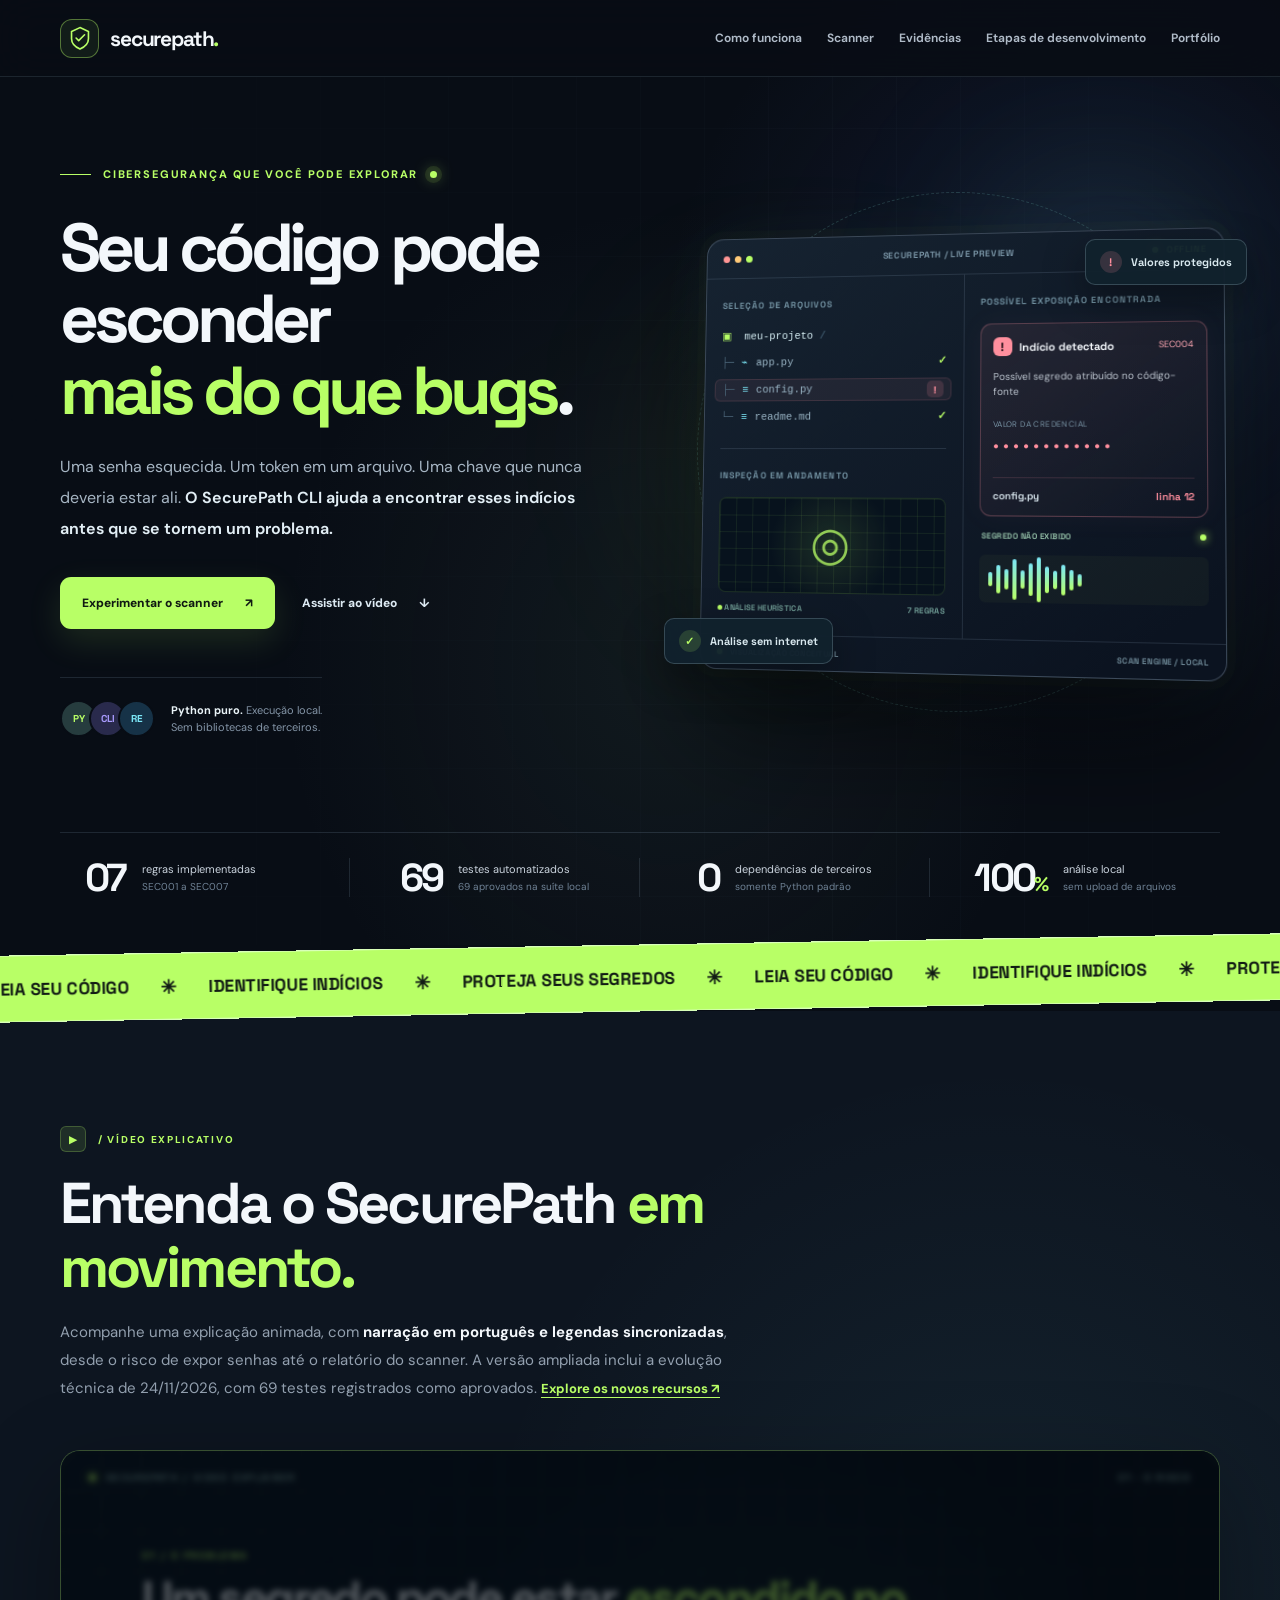
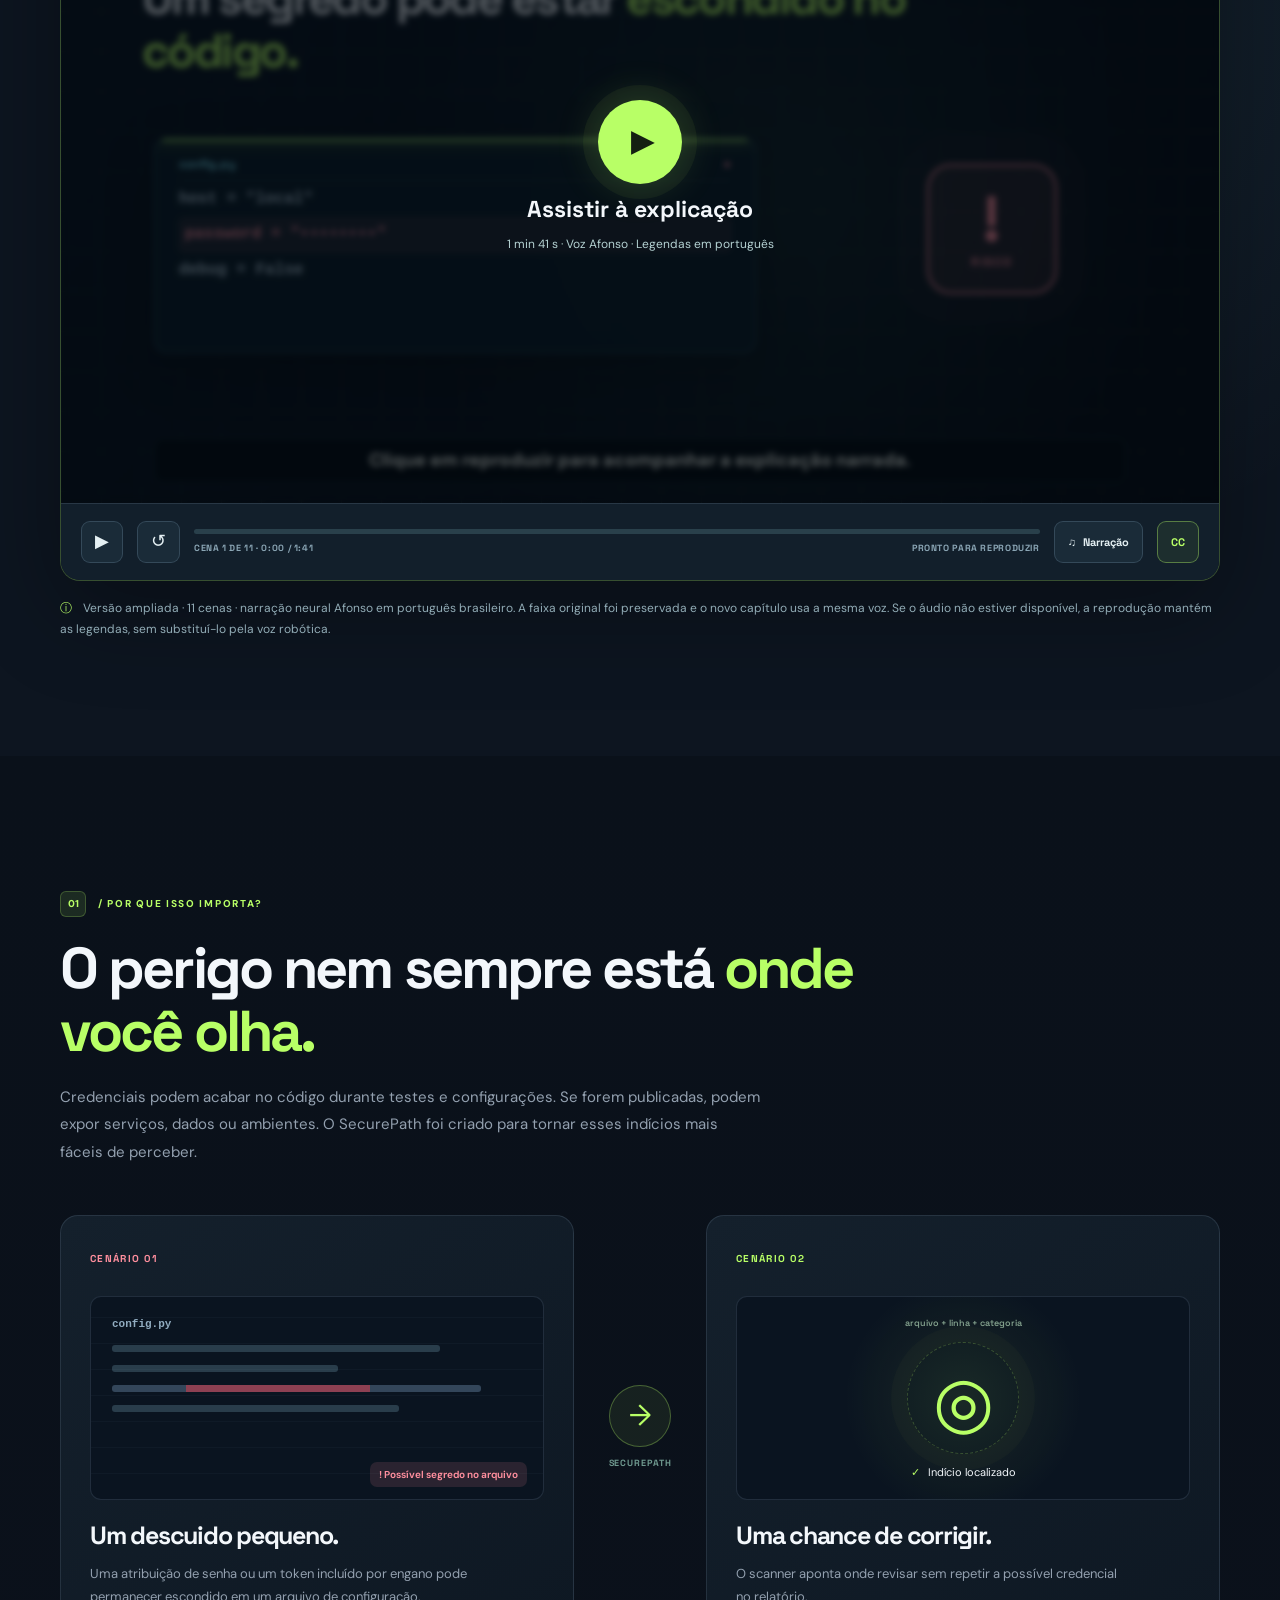
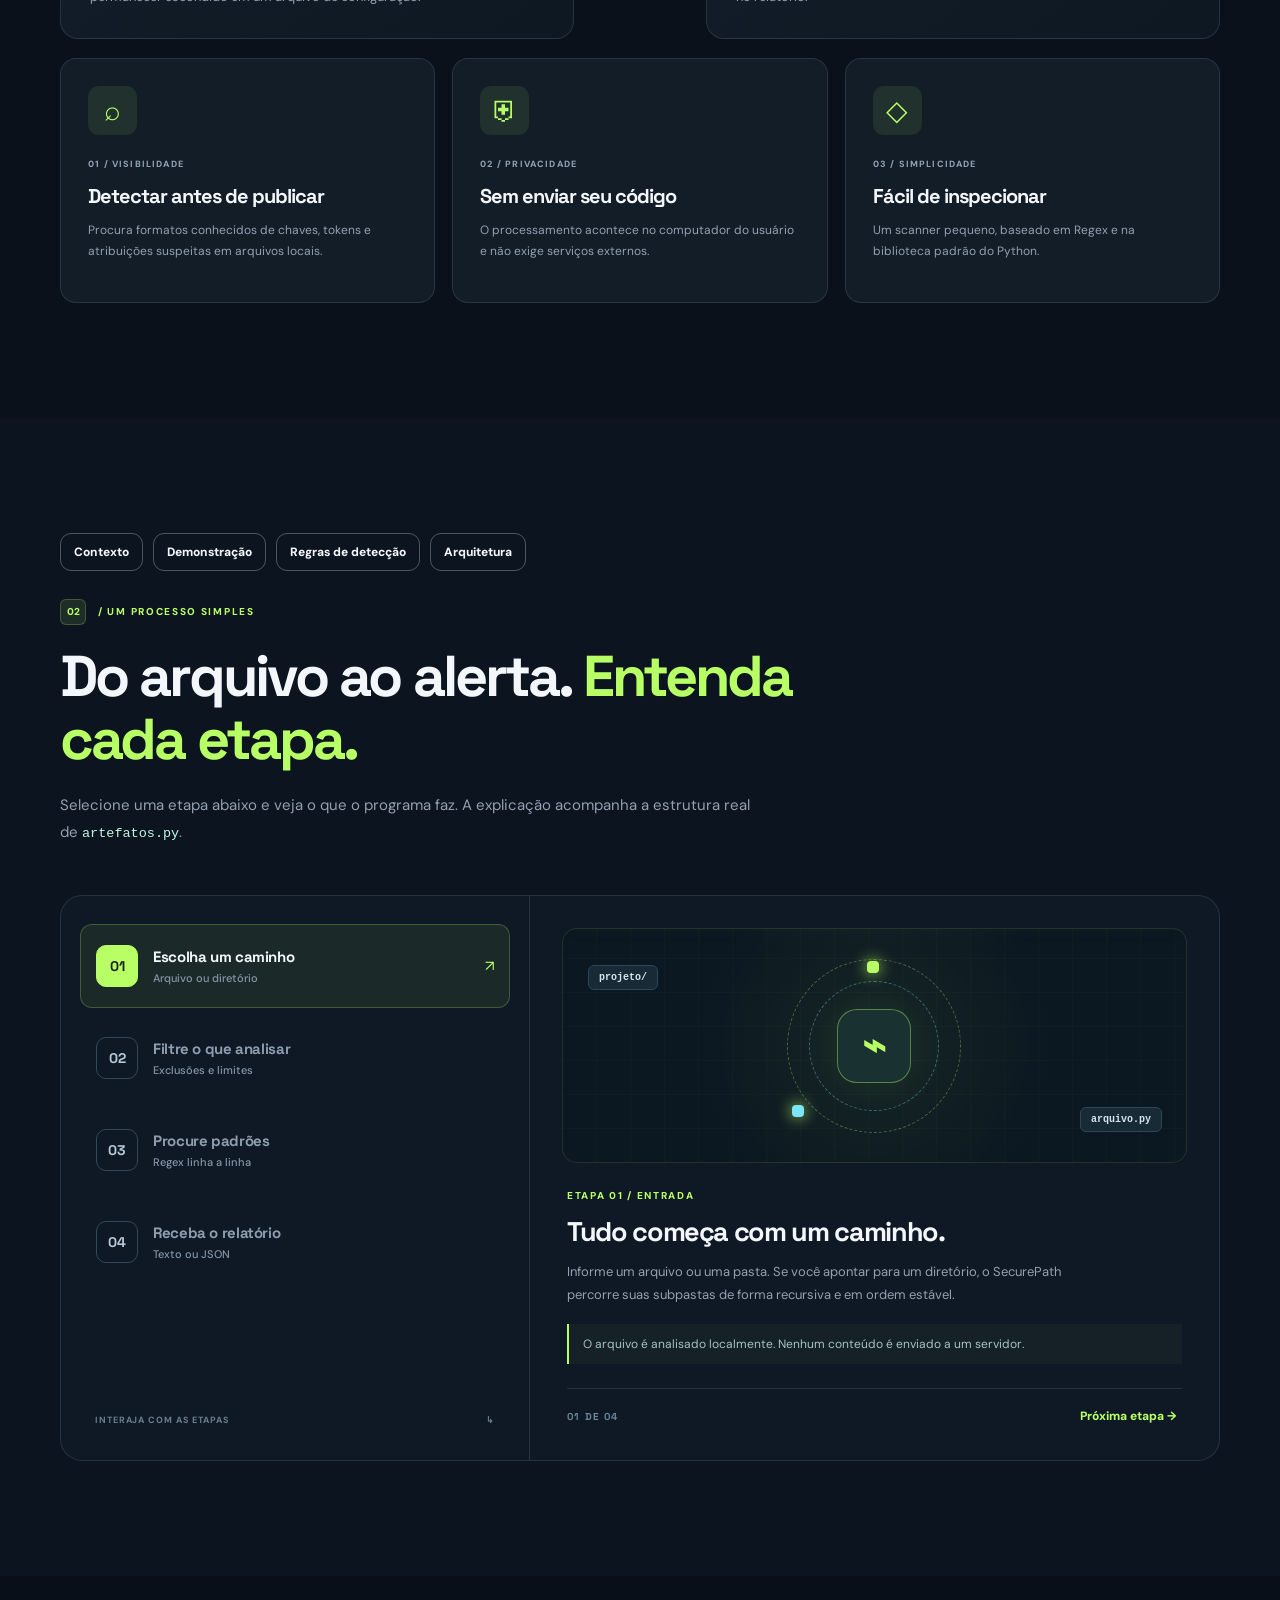
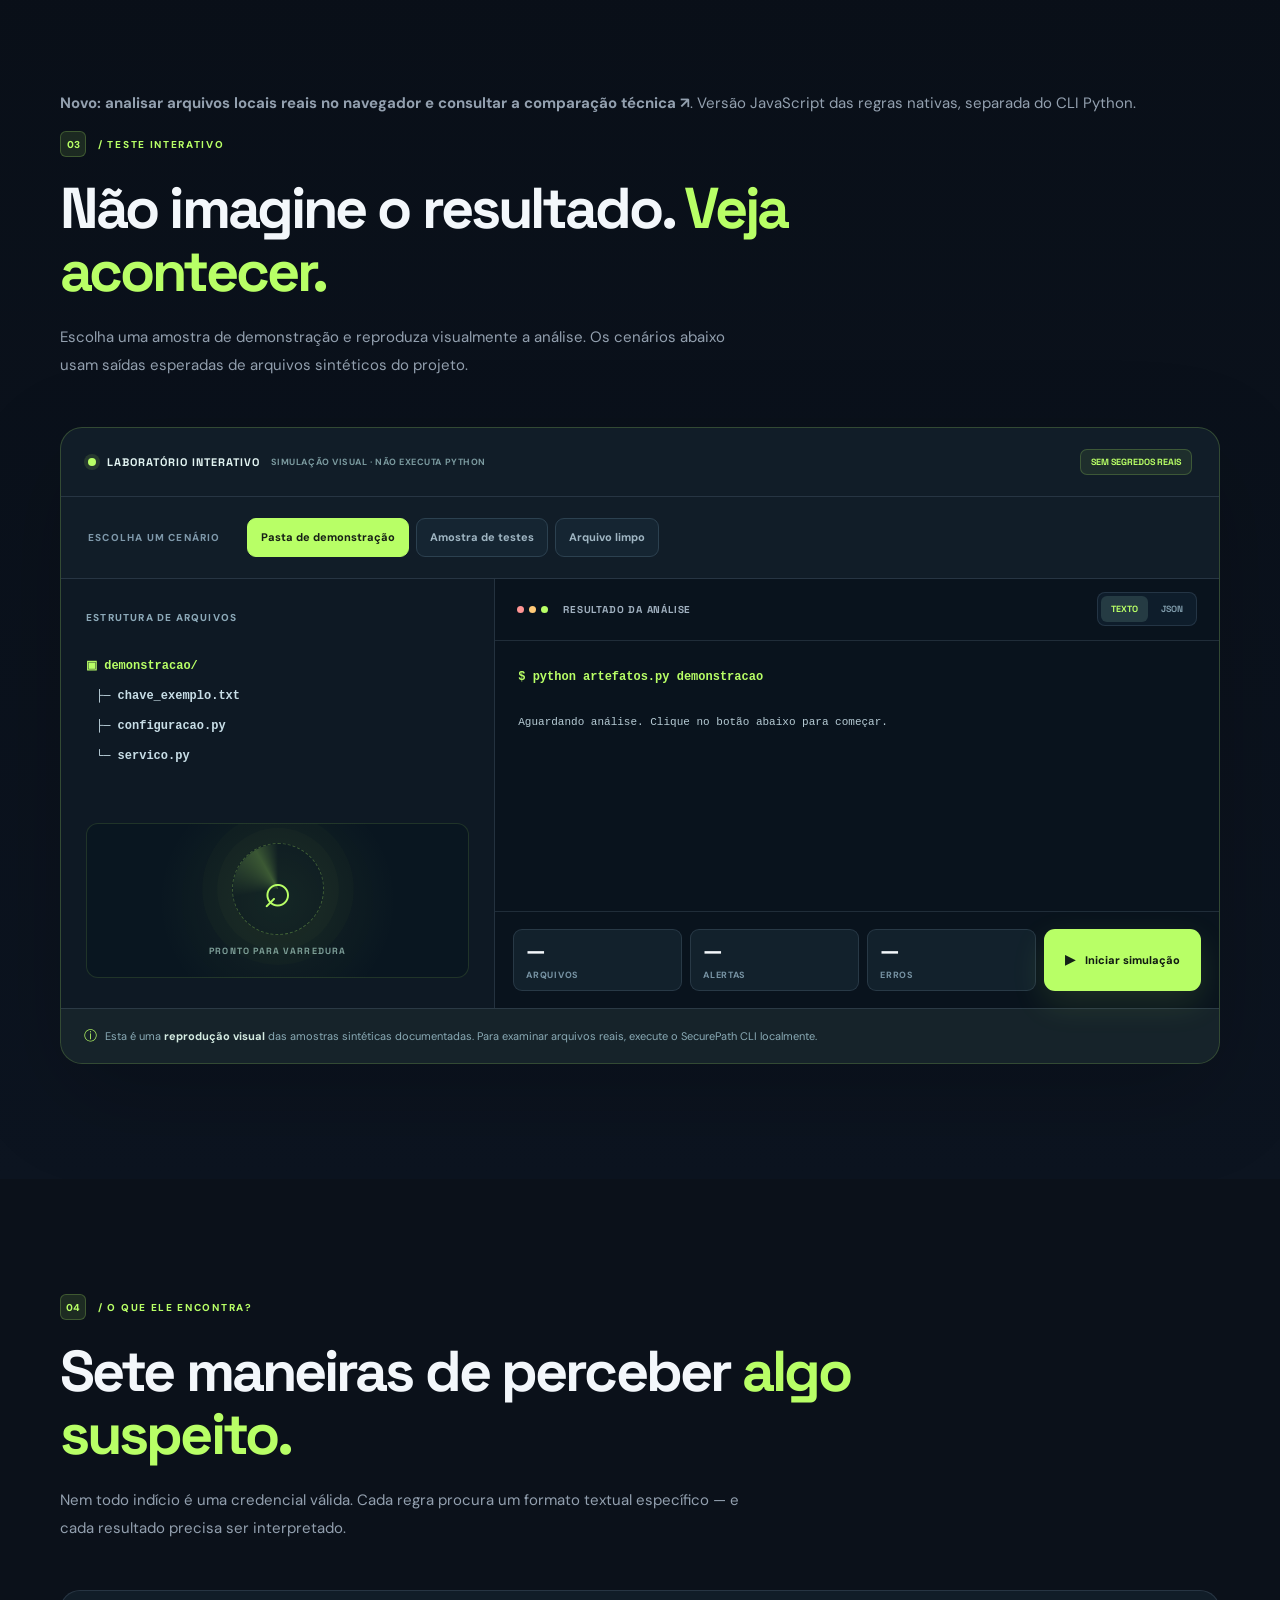
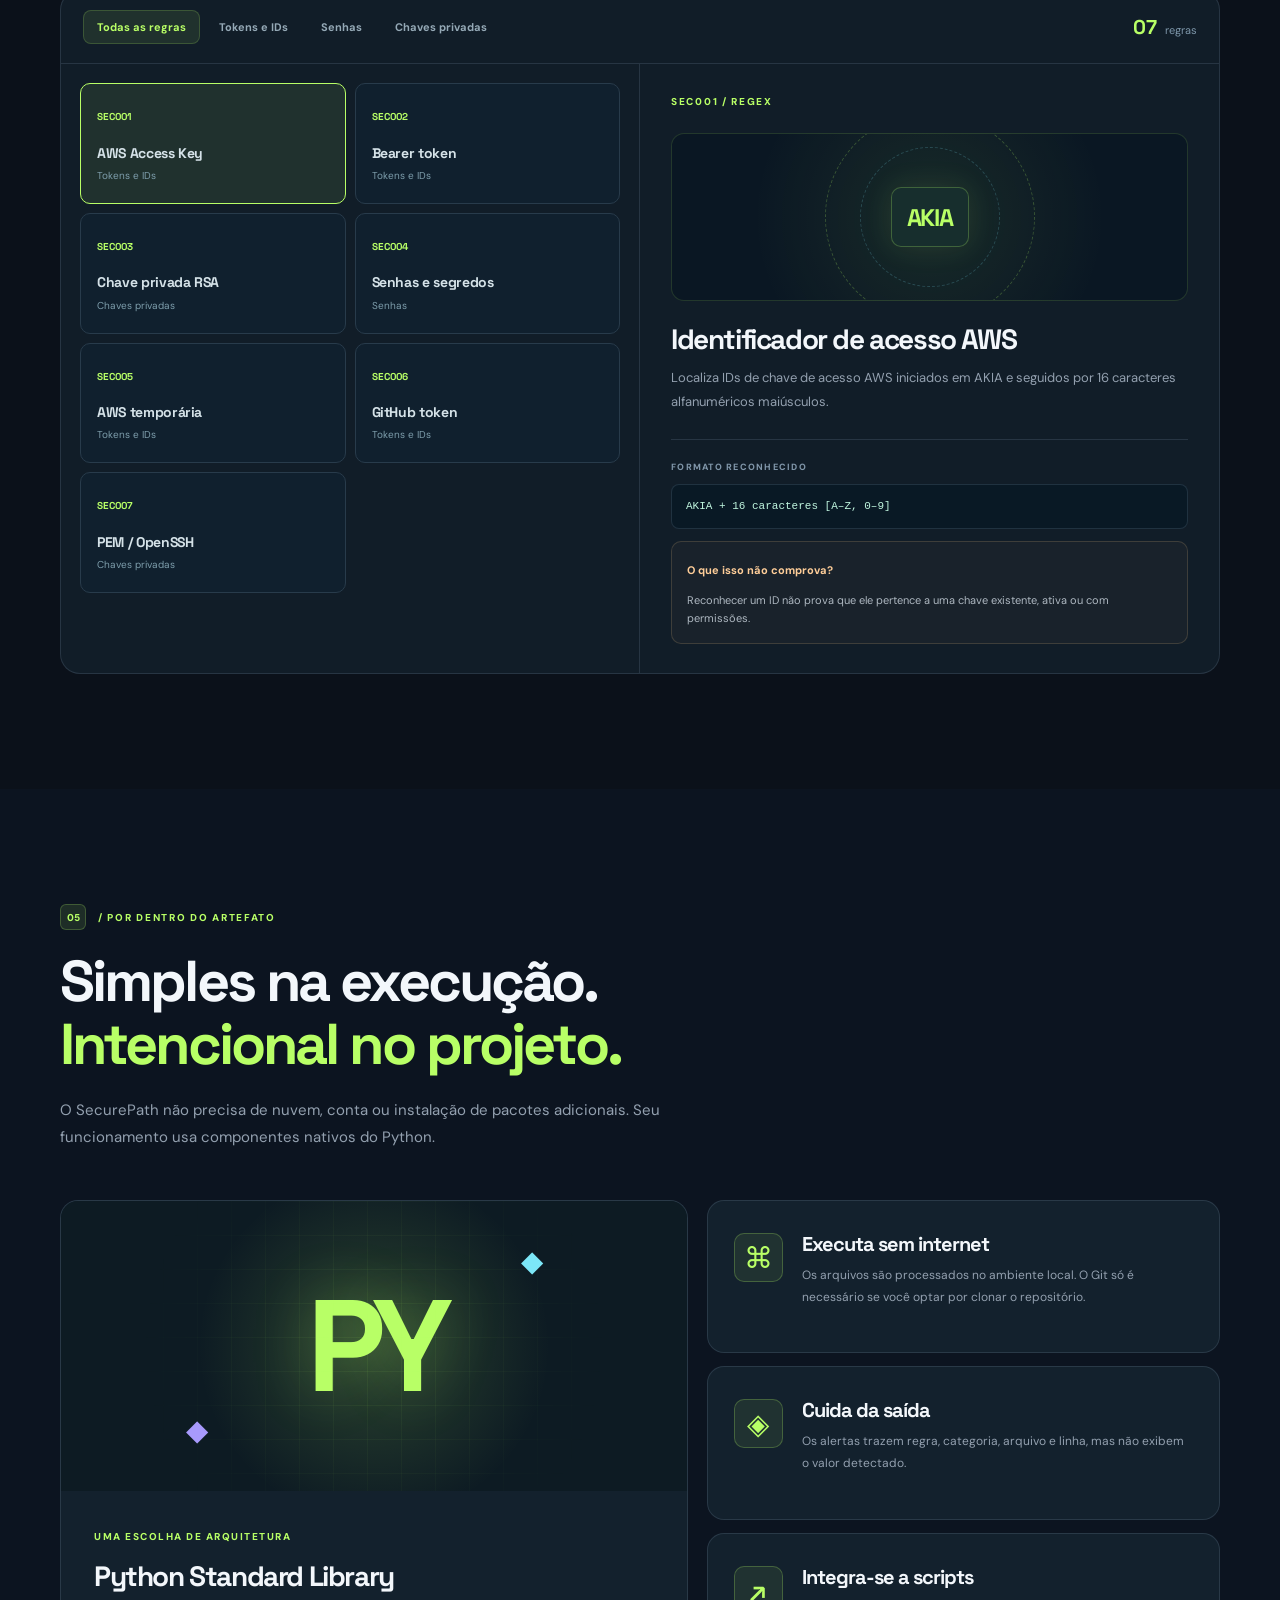
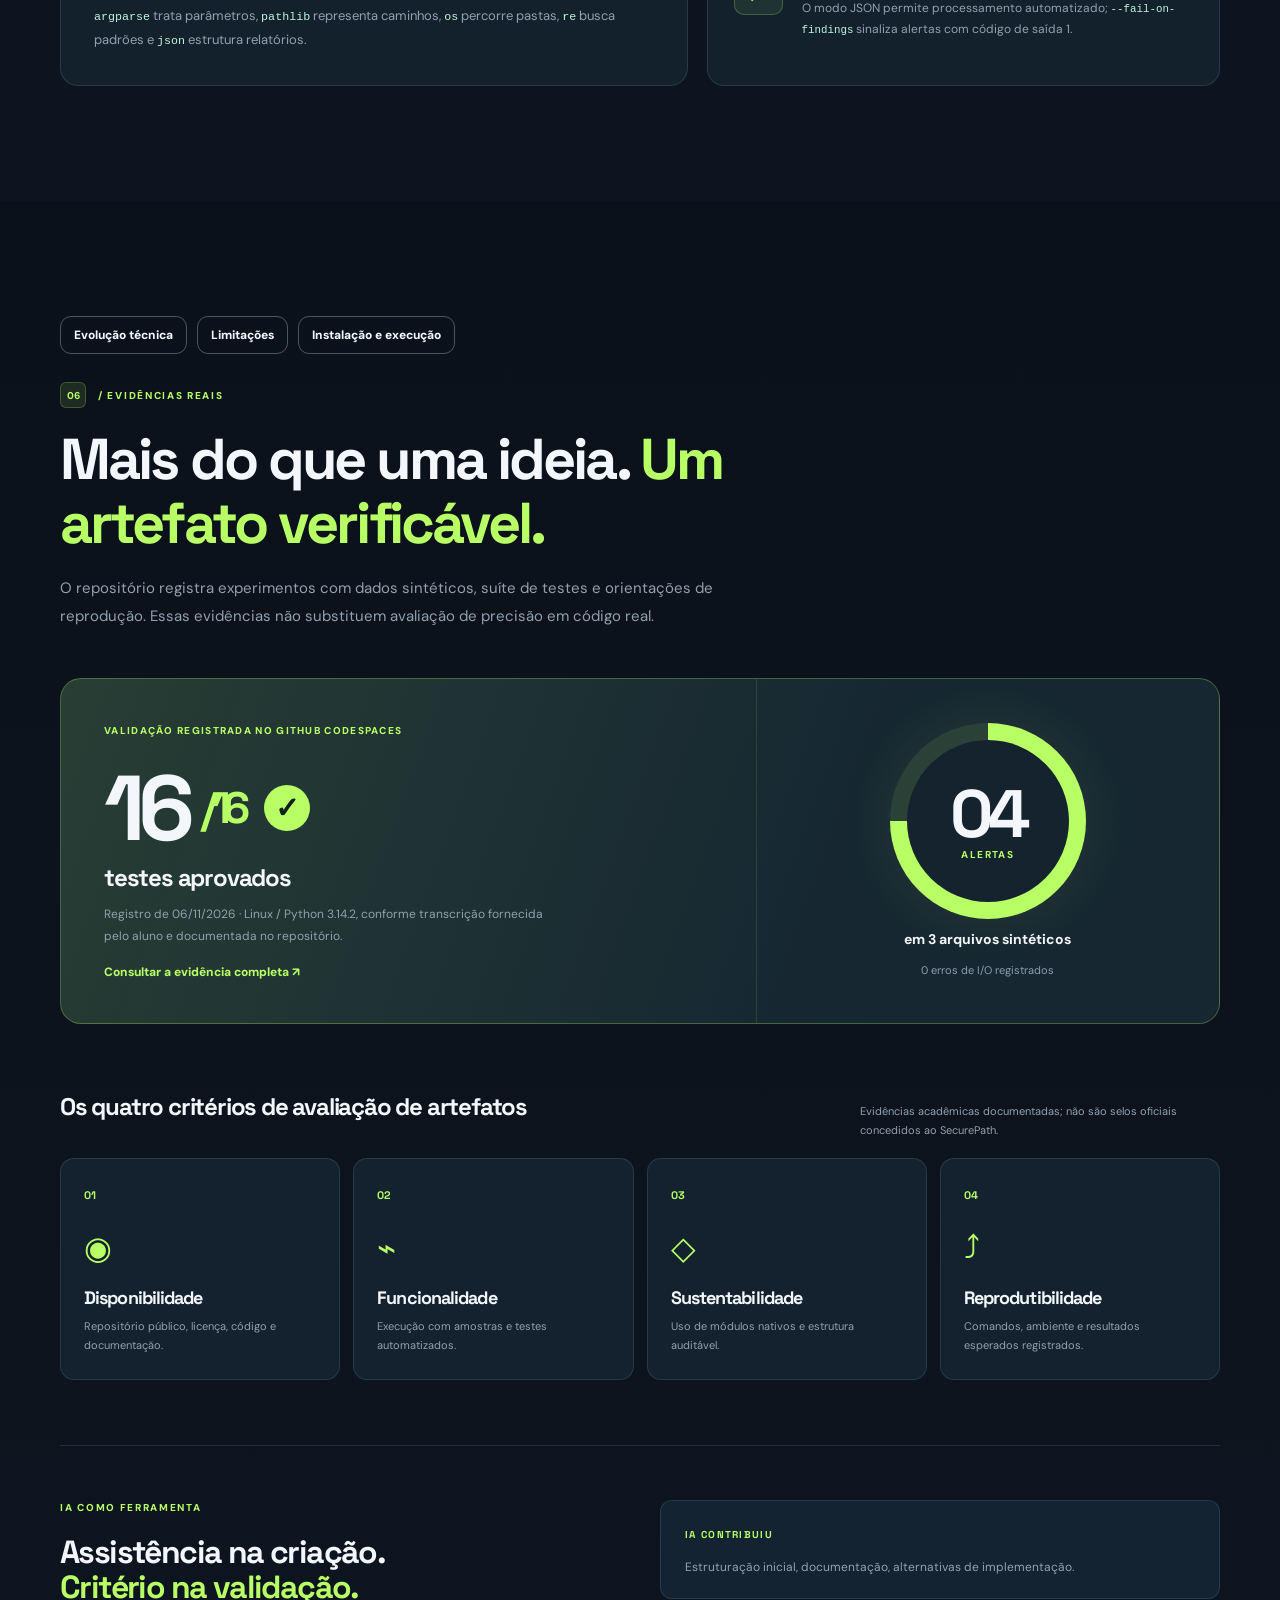
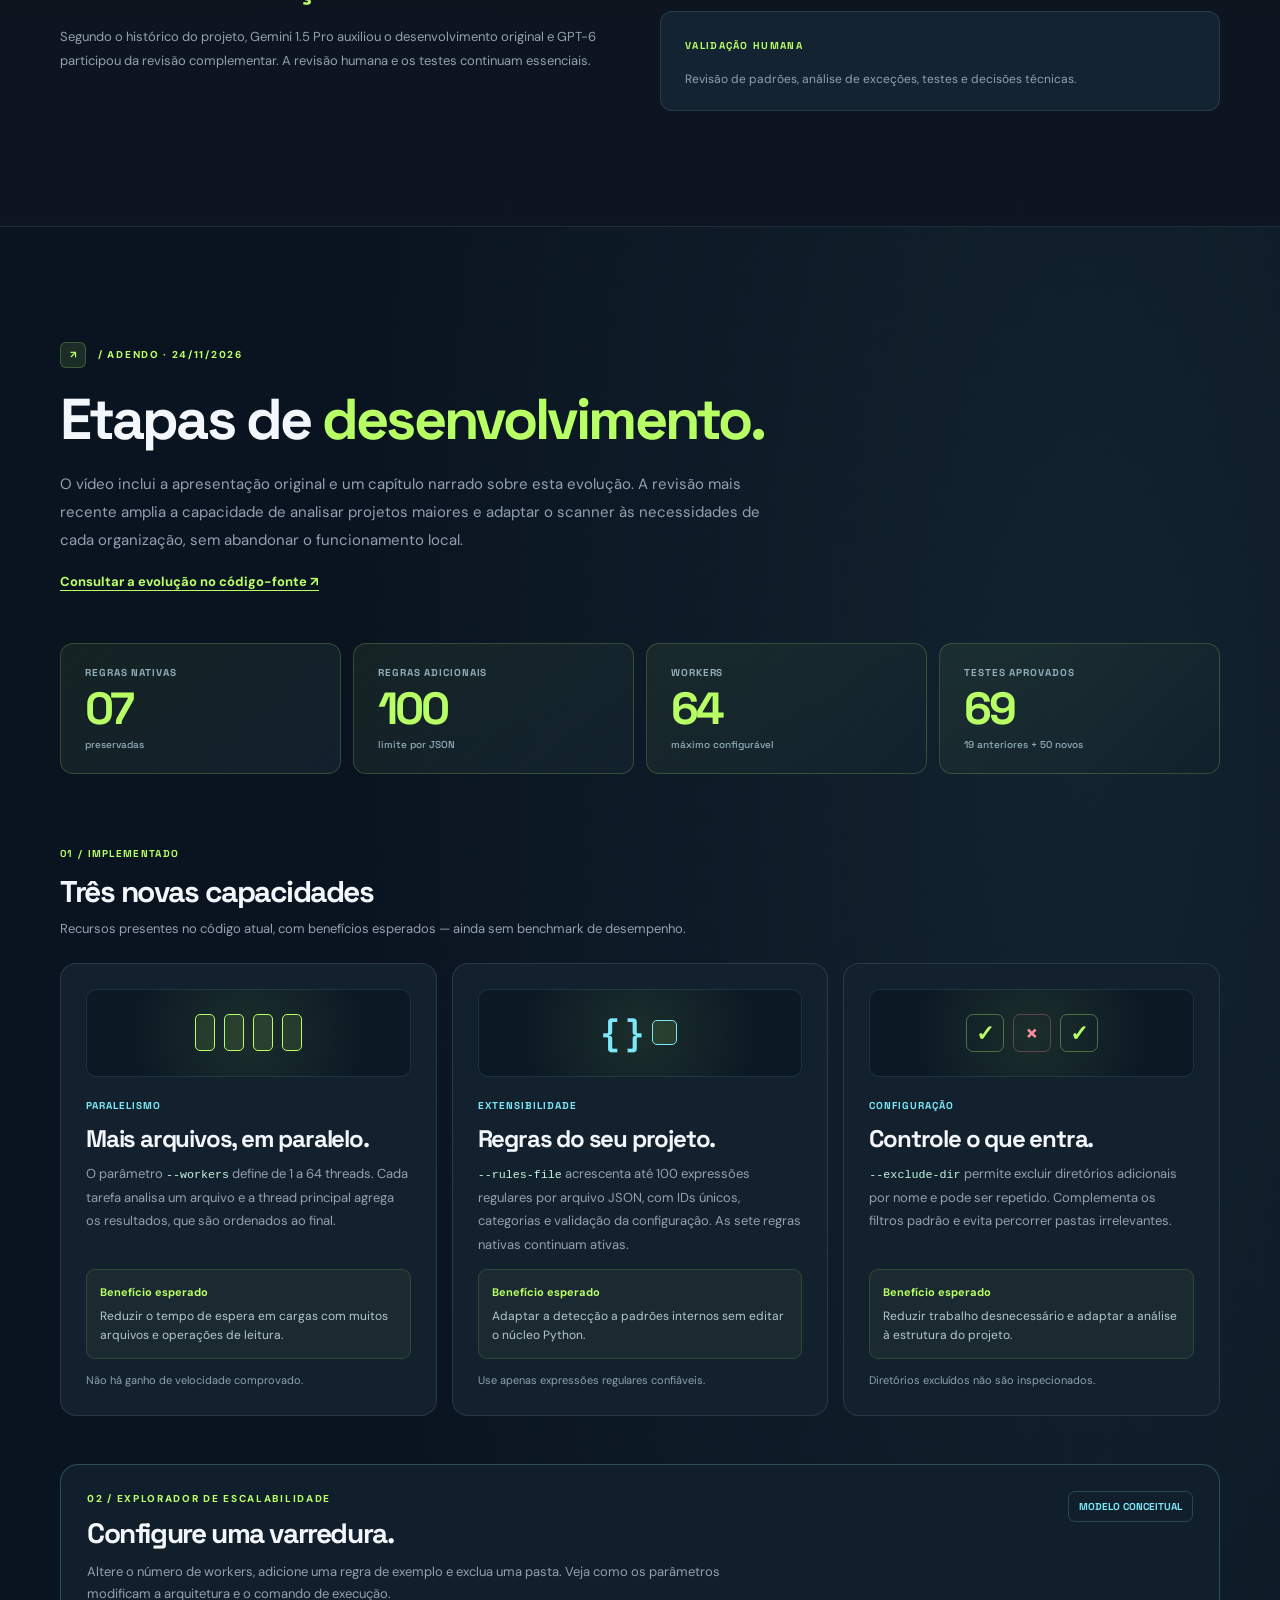
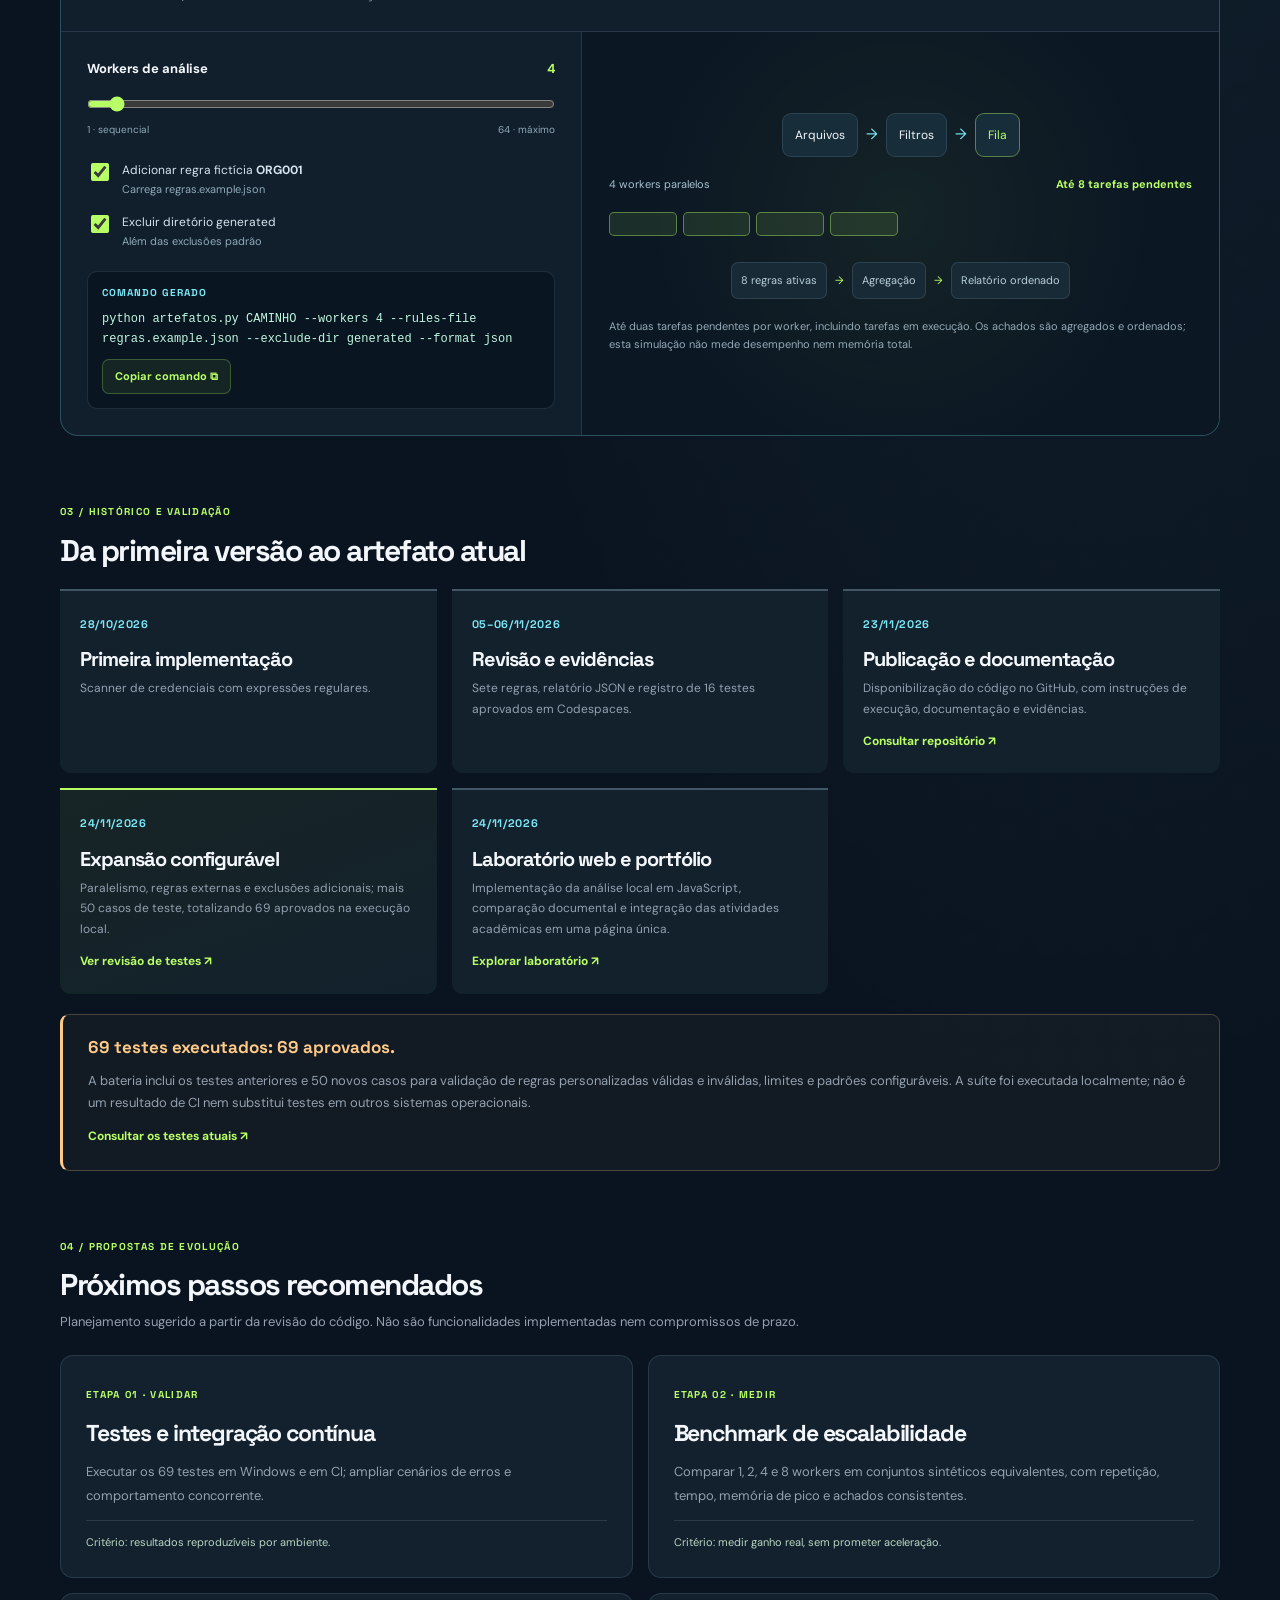
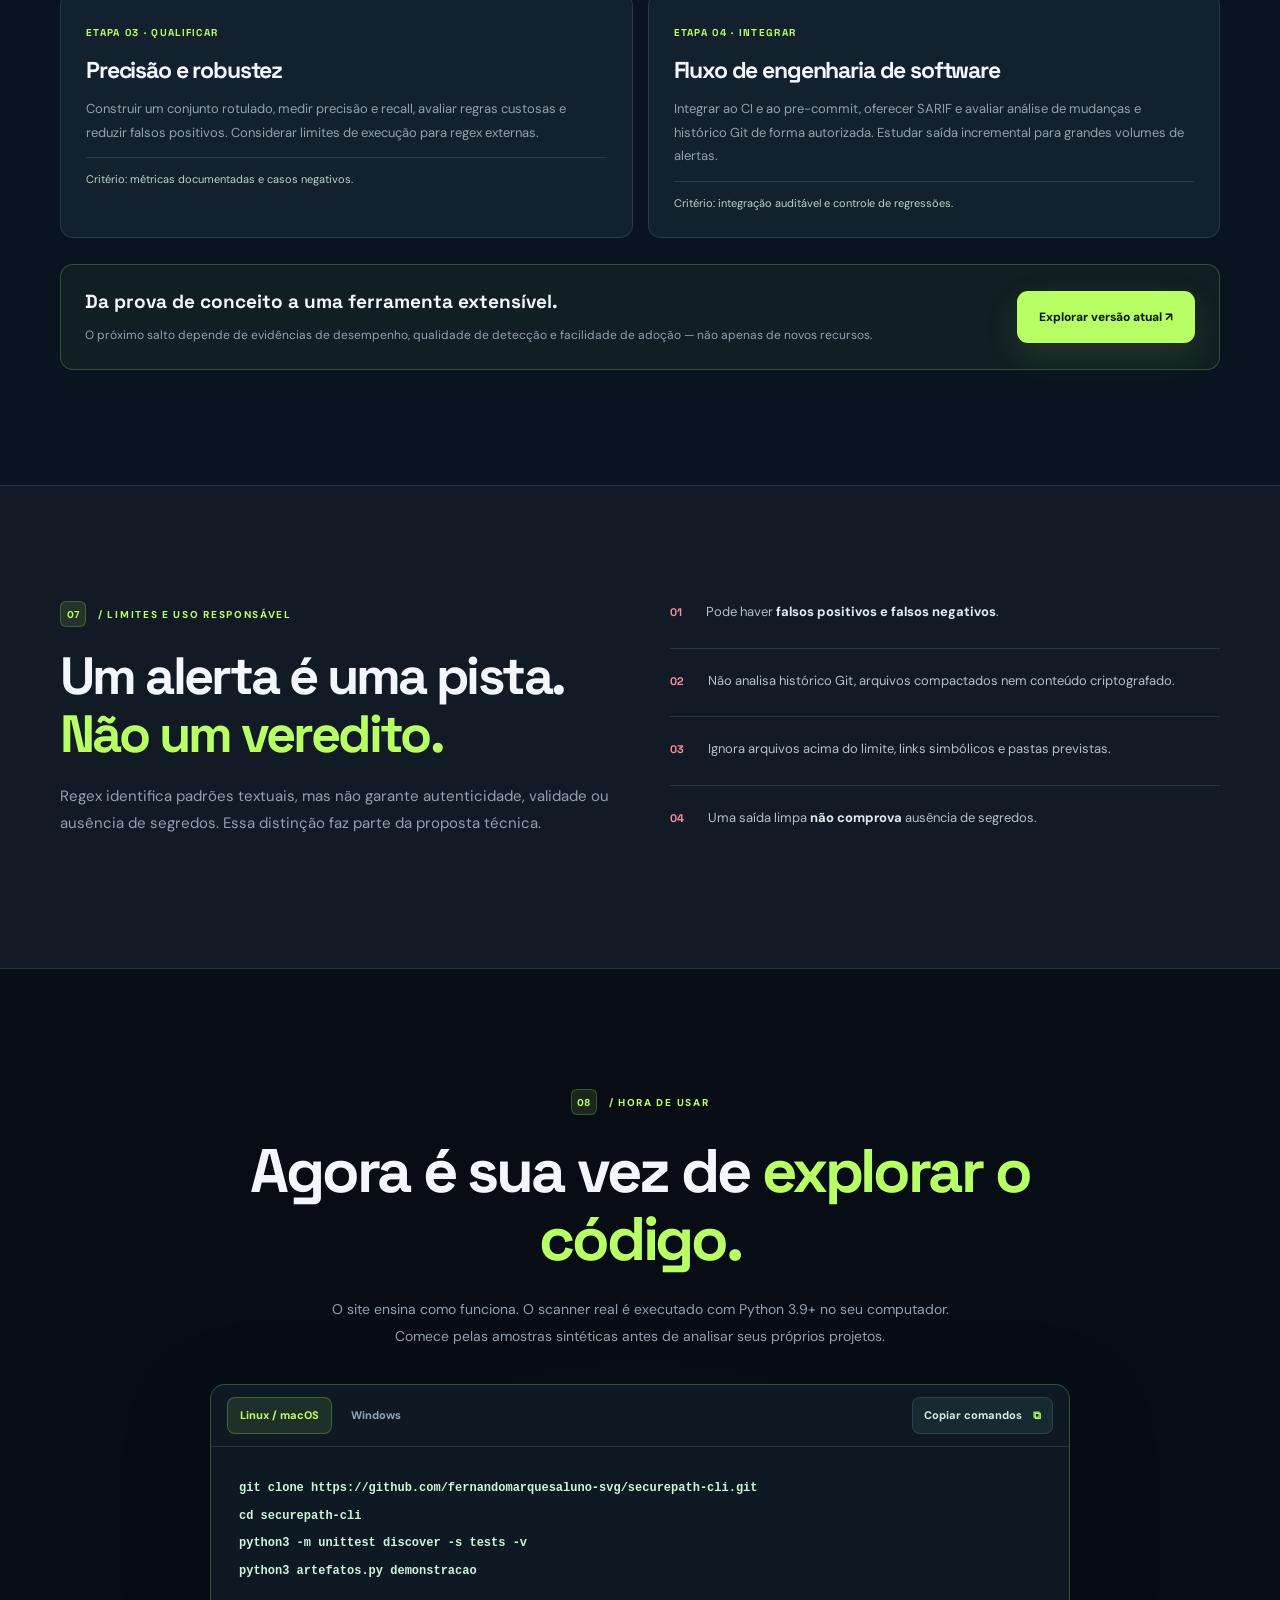
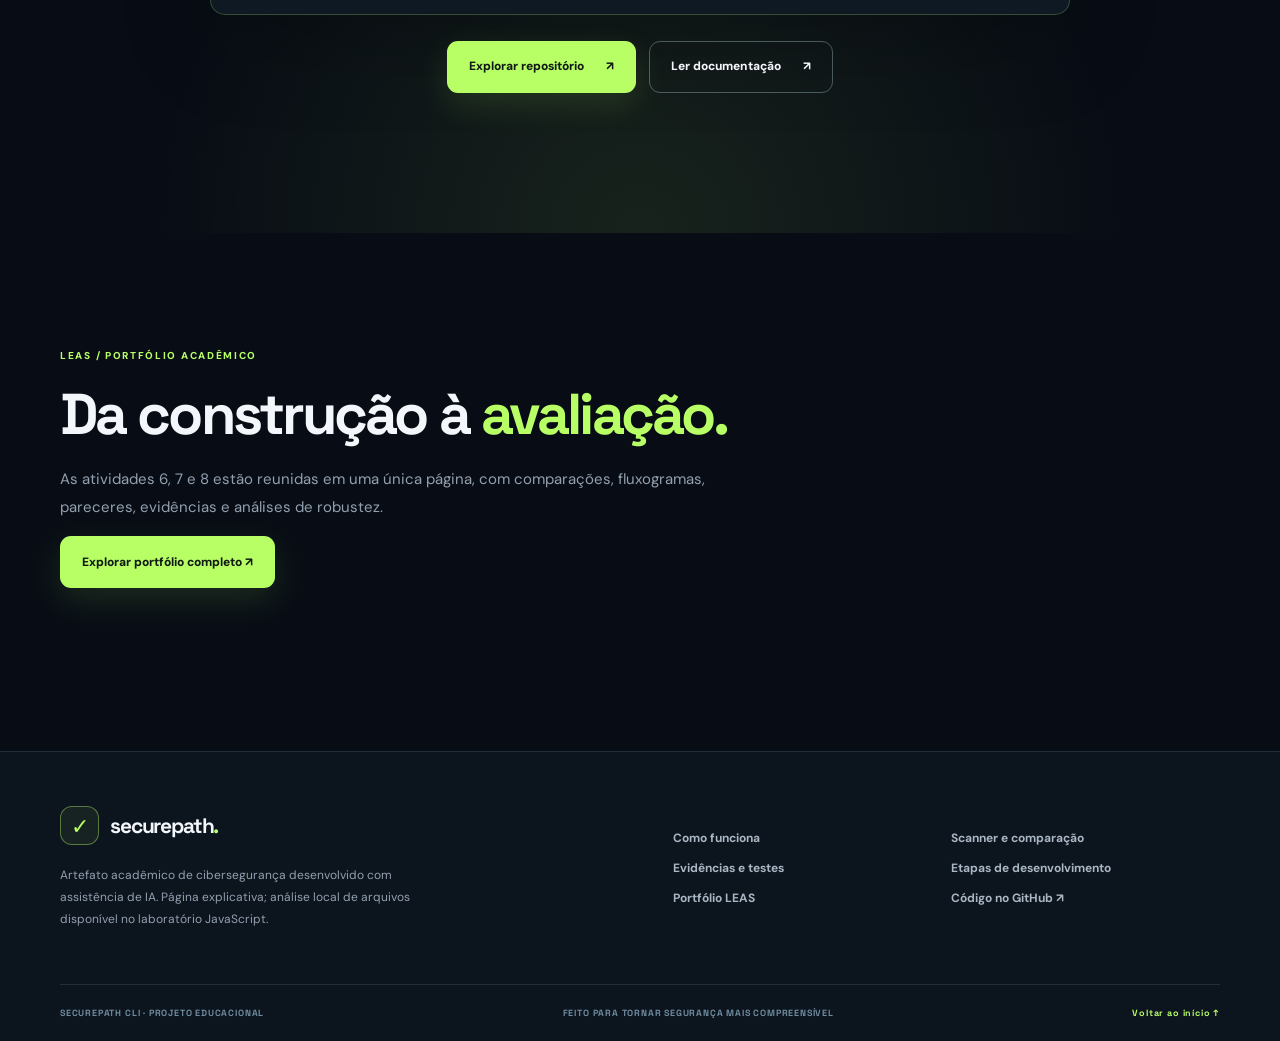
==== commit 45ae8f84: "Adiciona categoria Etapas de desenvolvimento e amplia linha do tempo" ====
--- a/docs/index.html
+++ b/docs/index.html
@@ -22,11 +22,11 @@
 <header class="site-header">
  <div class="container header-inner">
   <a class="brand" href="#inicio" aria-label="SecurePath, início"><span class="brand-mark" aria-hidden="true"><svg viewBox="0 0 40 40" fill="none"><path d="M20 4 33 10v11c0 8-5.5 12.5-13 16-7.5-3.5-13-8-13-16V10L20 4Z" stroke="currentColor" stroke-width="2.5"/><path d="m14 20 4 4 9-9" stroke="currentColor" stroke-width="2.5" stroke-linecap="round" stroke-linejoin="round"/></svg></span><span>securepath<span class="brand-period">.</span></span></a>
-  <nav class="desktop-nav" aria-label="Navegação"><a href="#como-funciona">Como funciona</a><a href="laboratorio.html">Scanner</a><a href="#evidencias">Evidências</a><a href="./portfolio.html">Portfólio</a></nav>
+  <nav class="desktop-nav" aria-label="Navegação"><a href="#como-funciona">Como funciona</a><a href="laboratorio.html">Scanner</a><a href="#evidencias">Evidências</a><a href="#evolucao">Etapas de desenvolvimento</a><a href="./portfolio.html">Portfólio</a></nav>
   
   <button class="menu-button" id="menu-button" aria-label="Abrir navegação" aria-expanded="false" aria-controls="mobile-nav" type="button"><span></span><span></span><span></span></button>
  </div>
- <nav class="mobile-nav" id="mobile-nav" aria-label="Navegação móvel" hidden><a href="#como-funciona">Como funciona</a><a href="laboratorio.html">Scanner</a><a href="#evidencias">Evidências</a><a href="./portfolio.html">Portfólio</a></nav>
+ <nav class="mobile-nav" id="mobile-nav" aria-label="Navegação móvel" hidden><a href="#como-funciona">Como funciona</a><a href="laboratorio.html">Scanner</a><a href="#evidencias">Evidências</a><a href="#evolucao">Etapas de desenvolvimento</a><a href="./portfolio.html">Portfólio</a></nav>
 </header>
 <main id="conteudo">
 <section class="hero" id="inicio">
@@ -236,7 +236,7 @@
 
 <section class="section evolution-section" id="evolucao" aria-labelledby="evolution-heading">
  <div class="container">
-  <div class="section-head reveal"><span class="overline"><span>↗</span> / ADENDO · 24/11/2026</span><h2 id="evolution-heading">O artefato <em>continua evoluindo.</em></h2><p>O vídeo inclui a apresentação original e um capítulo narrado sobre esta evolução. A revisão mais recente amplia a capacidade de analisar projetos maiores e adaptar o scanner às necessidades de cada organização, sem abandonar o funcionamento local.</p><a class="evo-source" href="https://github.com/fernandomarquesaluno-svg/securepath-cli/commit/f2cb2597ac1ece010c6611c138f250ca5e67e565" target="_blank" rel="noopener noreferrer">Consultar a evolução no código-fonte ↗</a></div>
+  <div class="section-head reveal"><span class="overline"><span>↗</span> / ADENDO · 24/11/2026</span><h2 id="evolution-heading">Etapas de <em>desenvolvimento.</em></h2><p>O vídeo inclui a apresentação original e um capítulo narrado sobre esta evolução. A revisão mais recente amplia a capacidade de analisar projetos maiores e adaptar o scanner às necessidades de cada organização, sem abandonar o funcionamento local.</p><a class="evo-source" href="https://github.com/fernandomarquesaluno-svg/securepath-cli/commit/f2cb2597ac1ece010c6611c138f250ca5e67e565" target="_blank" rel="noopener noreferrer">Consultar a evolução no código-fonte ↗</a></div>
   <div class="evo-kpis reveal">
    <div><span>REGRAS NATIVAS</span><strong>07</strong><small>preservadas</small></div>
    <div><span>REGRAS ADICIONAIS</span><strong>100</strong><small>limite por JSON</small></div>
@@ -260,11 +260,11 @@
     <div class="evo-model" aria-live="polite"><div class="evo-flow"><span class="evo-flow-box">Arquivos</span><span class="evo-flow-arrow" aria-hidden="true">→</span><span class="evo-flow-box">Filtros</span><span class="evo-flow-arrow" aria-hidden="true">→</span><span class="evo-flow-box accent">Fila</span></div><div class="evo-thread-head"><span id="evo-mode">4 workers paralelos</span><strong id="evo-queue">8 tarefas pendentes</strong></div><div class="evo-workers-visual" id="evo-worker-bars" aria-hidden="true"></div><div class="evo-flow-output"><span id="evo-rule-count">8 regras ativas</span><span>→</span><span>Agregação</span><span>→</span><span>Relatório ordenado</span></div><p id="evo-model-note">A fila admite até duas tarefas pendentes por worker (incluindo tarefas em execução). A representação não mede velocidade nem uso total de memória.</p></div>
    </div>
   </div>
-  <div class="evo-label reveal"><span>03 / HISTÓRICO E VALIDAÇÃO</span><h3>O que já foi verificado?</h3></div>
+  <div class="evo-label reveal"><span>03 / HISTÓRICO E VALIDAÇÃO</span><h3>Da primeira versão ao artefato atual</h3></div>
   <div class="evo-timeline reveal">
    <article><span class="evo-date">28/10/2026</span><h4>Primeira implementação</h4><p>Scanner de credenciais com expressões regulares.</p></article>
    <article><span class="evo-date">05–06/11/2026</span><h4>Revisão e evidências</h4><p>Sete regras, relatório JSON e registro de 16 testes aprovados em Codespaces.</p></article>
-   <article class="evo-latest"><span class="evo-date">24/11/2026</span><h4>Expansão configurável</h4><p>Paralelismo, regras externas e exclusões adicionais; mais 50 casos de teste, totalizando 69 aprovados na execução local.</p><a href="https://github.com/fernandomarquesaluno-svg/securepath-cli/commit/fc59324108450a34f8620213735f275408e04e30" target="_blank" rel="noopener noreferrer">Ver revisão de testes ↗</a></article>
+   <article><span class="evo-date">23/11/2026</span><h4>Publicação e documentação</h4><p>Disponibilização do código no GitHub, com instruções de execução, documentação e evidências.</p><a href="https://github.com/fernandomarquesaluno-svg/securepath-cli">Consultar repositório ↗</a></article><article class="evo-latest"><span class="evo-date">24/11/2026</span><h4>Expansão configurável</h4><p>Paralelismo, regras externas e exclusões adicionais; mais 50 casos de teste, totalizando 69 aprovados na execução local.</p><a href="https://github.com/fernandomarquesaluno-svg/securepath-cli/commit/fc59324108450a34f8620213735f275408e04e30" target="_blank" rel="noopener noreferrer">Ver revisão de testes ↗</a></article><article><span class="evo-date">24/11/2026</span><h4>Laboratório web e portfólio</h4><p>Implementação da análise local em JavaScript, comparação documental e integração das atividades acadêmicas em uma página única.</p><a href="laboratorio.html">Explorar laboratório ↗</a></article>
   </div>
   <div class="evo-validation reveal"><strong>69 testes executados: 69 aprovados.</strong><p>A bateria inclui os testes anteriores e 50 novos casos para validação de regras personalizadas válidas e inválidas, limites e padrões configuráveis. A suíte foi executada localmente; não é um resultado de CI nem substitui testes em outros sistemas operacionais.</p><a href="https://github.com/fernandomarquesaluno-svg/securepath-cli/blob/main/tests/test_bateria_adicional.py" target="_blank" rel="noopener noreferrer">Consultar os testes atuais ↗</a></div>
   <div class="evo-label reveal"><span>04 / PROPOSTAS DE EVOLUÇÃO</span><h3>Próximos passos recomendados</h3><p>Planejamento sugerido a partir da revisão do código. Não são funcionalidades implementadas nem compromissos de prazo.</p></div>
@@ -296,6 +296,6 @@
 </section>
 <section class="section" id="portfolio" aria-labelledby="portfolio-heading"><div class="container"><div class="section-head"><span class="overline">LEAS / PORTFÓLIO ACADÊMICO</span><h2 id="portfolio-heading">Da construção à <em>avaliação.</em></h2><p>As atividades 6, 7 e 8 estão reunidas em uma única página, com comparações, fluxogramas, pareceres, evidências e análises de robustez.</p><a class="btn btn-primary" href="portfolio.html">Explorar portfólio completo ↗</a></div></div></section>
 </main>
-<footer class="site-footer"><div class="container footer-main"><div><a class="brand" href="#inicio"><span class="brand-mark small">✓</span><span>securepath<span class="brand-period">.</span></span></a><p>Artefato acadêmico de cibersegurança desenvolvido com assistência de IA. Página explicativa; análise local de arquivos disponível no laboratório JavaScript.</p></div><div class="footer-links"><a href="#como-funciona">Como funciona</a><a href="laboratorio.html">Scanner e comparação</a><a href="#evidencias">Evidências e testes</a><a href="./portfolio.html">Portfólio LEAS</a><a href="https://github.com/fernandomarquesaluno-svg/securepath-cli" target="_blank" rel="noopener noreferrer">Código no GitHub ↗</a></div></div><div class="container footer-bottom"><span>SECUREPATH CLI · PROJETO EDUCACIONAL</span><span>FEITO PARA TORNAR SEGURANÇA MAIS COMPREENSÍVEL</span><a href="#inicio">Voltar ao início ↑</a></div></footer>
+<footer class="site-footer"><div class="container footer-main"><div><a class="brand" href="#inicio"><span class="brand-mark small">✓</span><span>securepath<span class="brand-period">.</span></span></a><p>Artefato acadêmico de cibersegurança desenvolvido com assistência de IA. Página explicativa; análise local de arquivos disponível no laboratório JavaScript.</p></div><div class="footer-links"><a href="#como-funciona">Como funciona</a><a href="laboratorio.html">Scanner e comparação</a><a href="#evidencias">Evidências e testes</a><a href="#evolucao">Etapas de desenvolvimento</a><a href="./portfolio.html">Portfólio LEAS</a><a href="https://github.com/fernandomarquesaluno-svg/securepath-cli" target="_blank" rel="noopener noreferrer">Código no GitHub ↗</a></div></div><div class="container footer-bottom"><span>SECUREPATH CLI · PROJETO EDUCACIONAL</span><span>FEITO PARA TORNAR SEGURANÇA MAIS COMPREENSÍVEL</span><a href="#inicio">Voltar ao início ↑</a></div></footer>
 </body>
 </html>
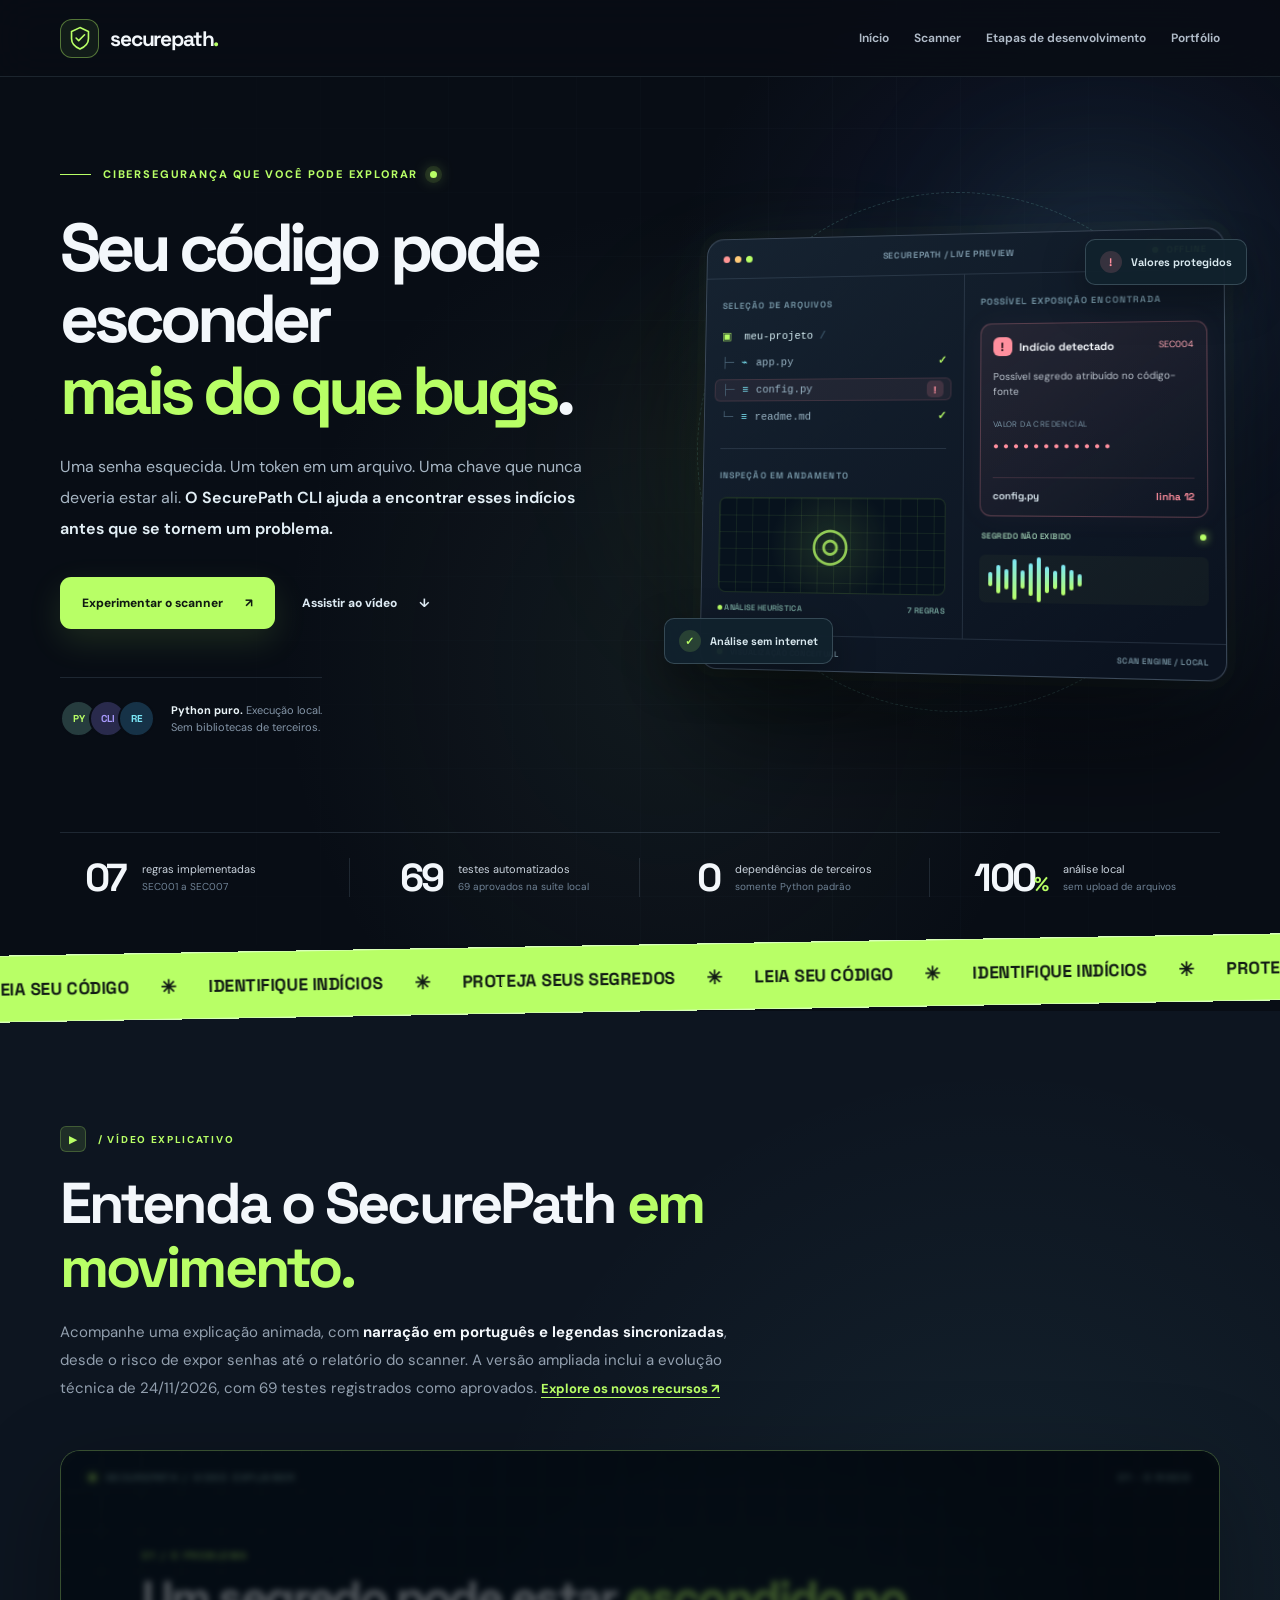
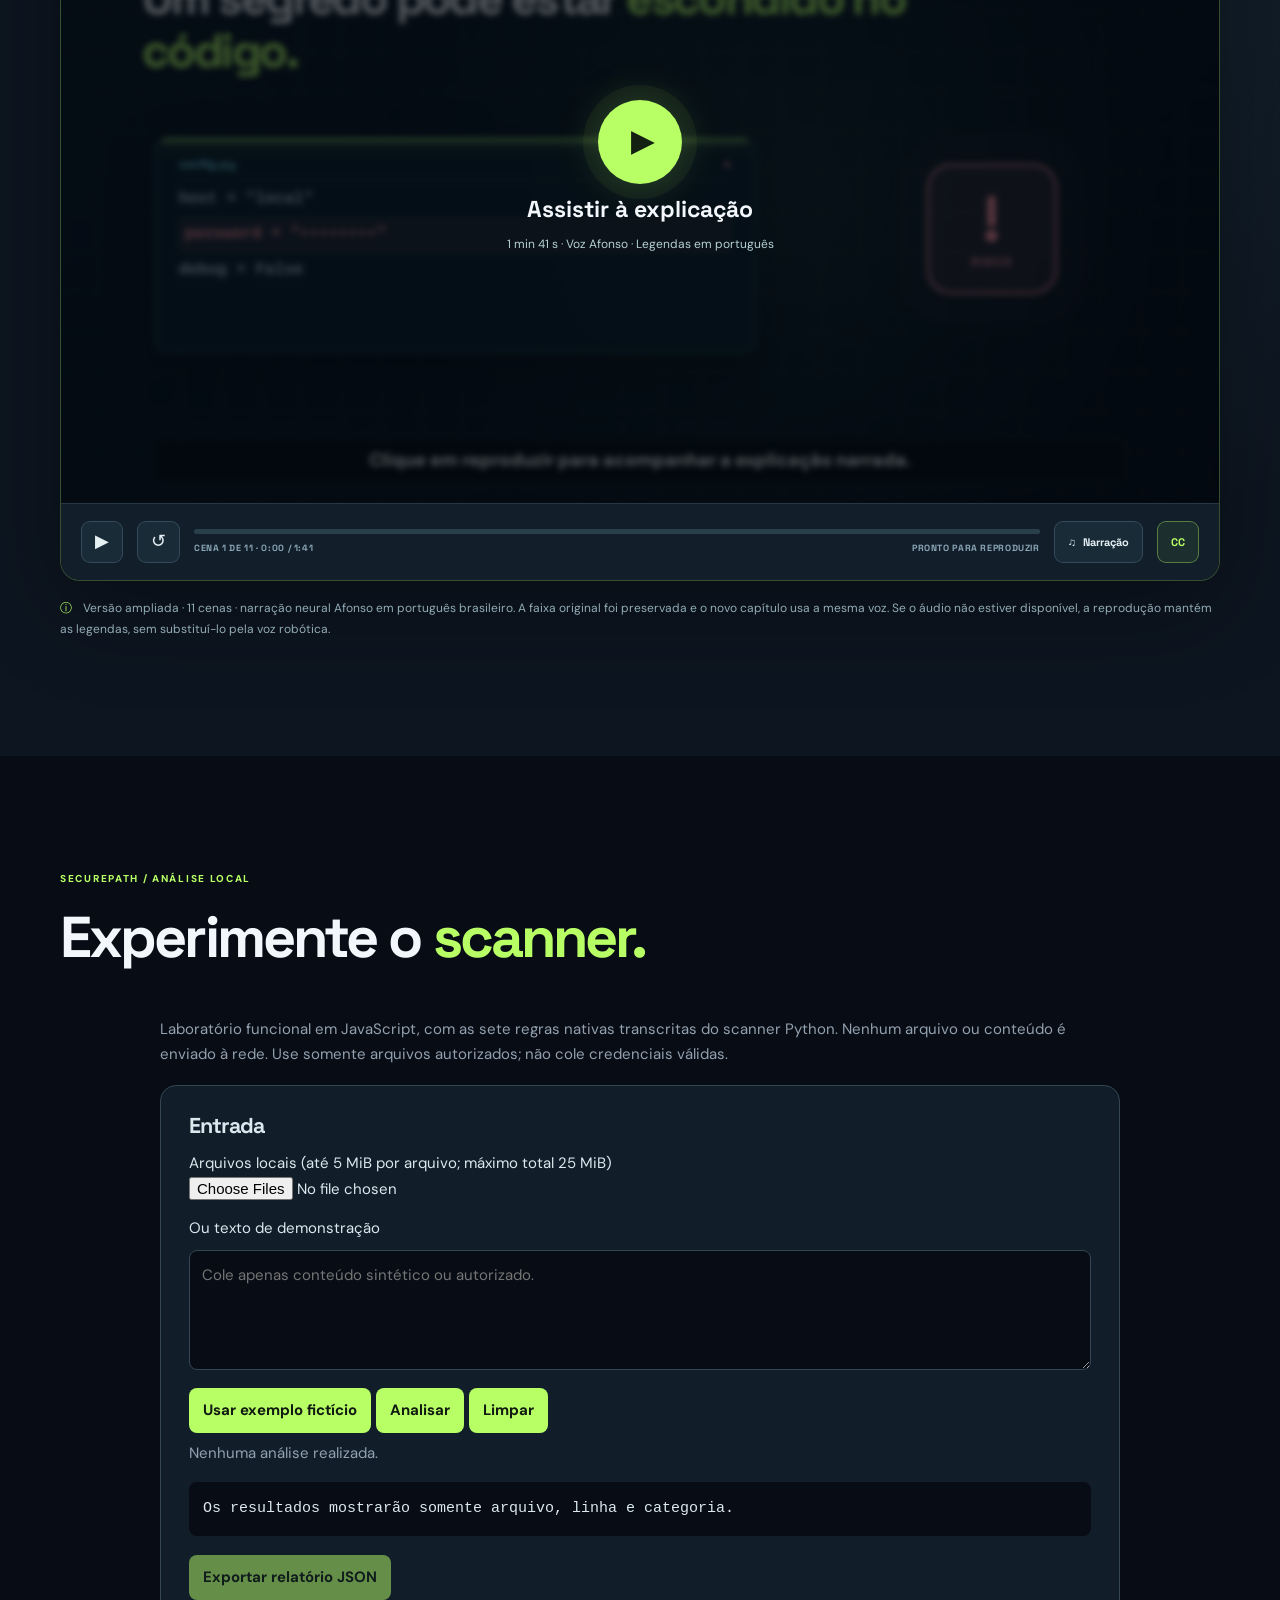
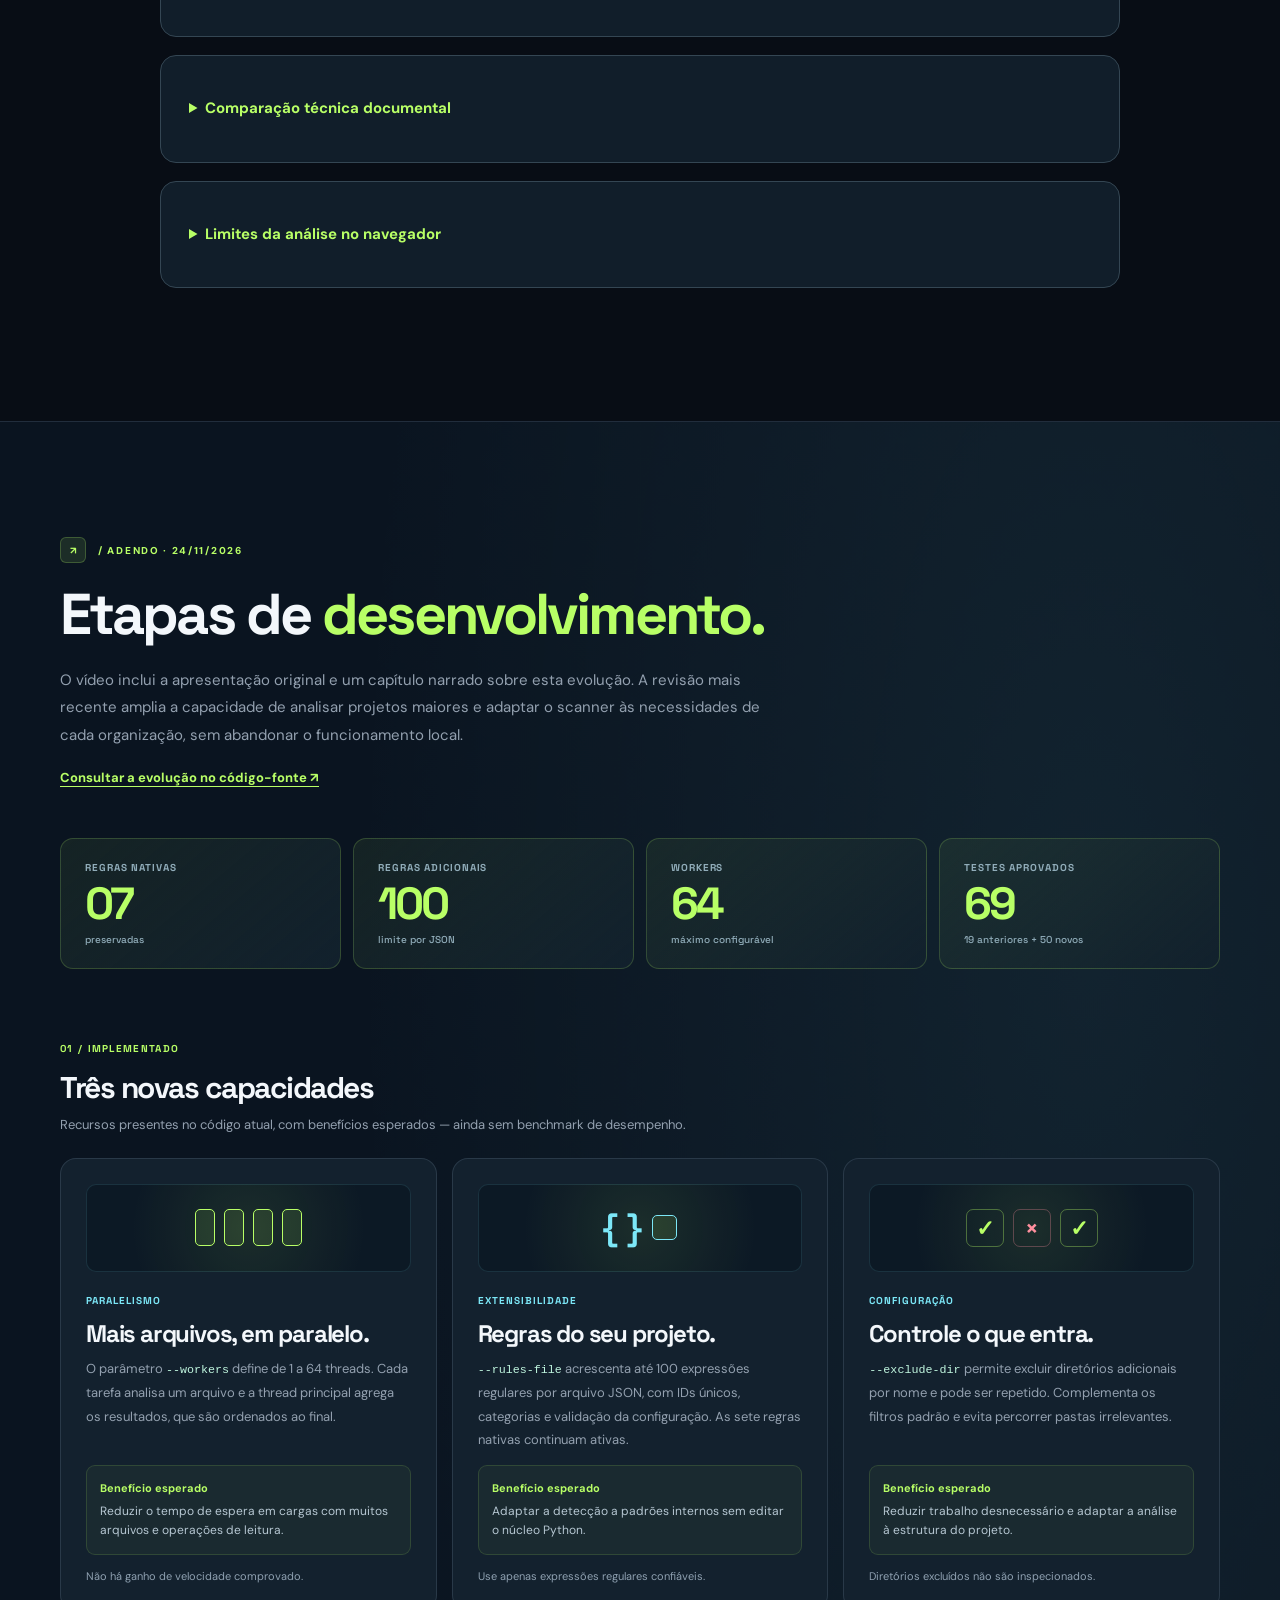
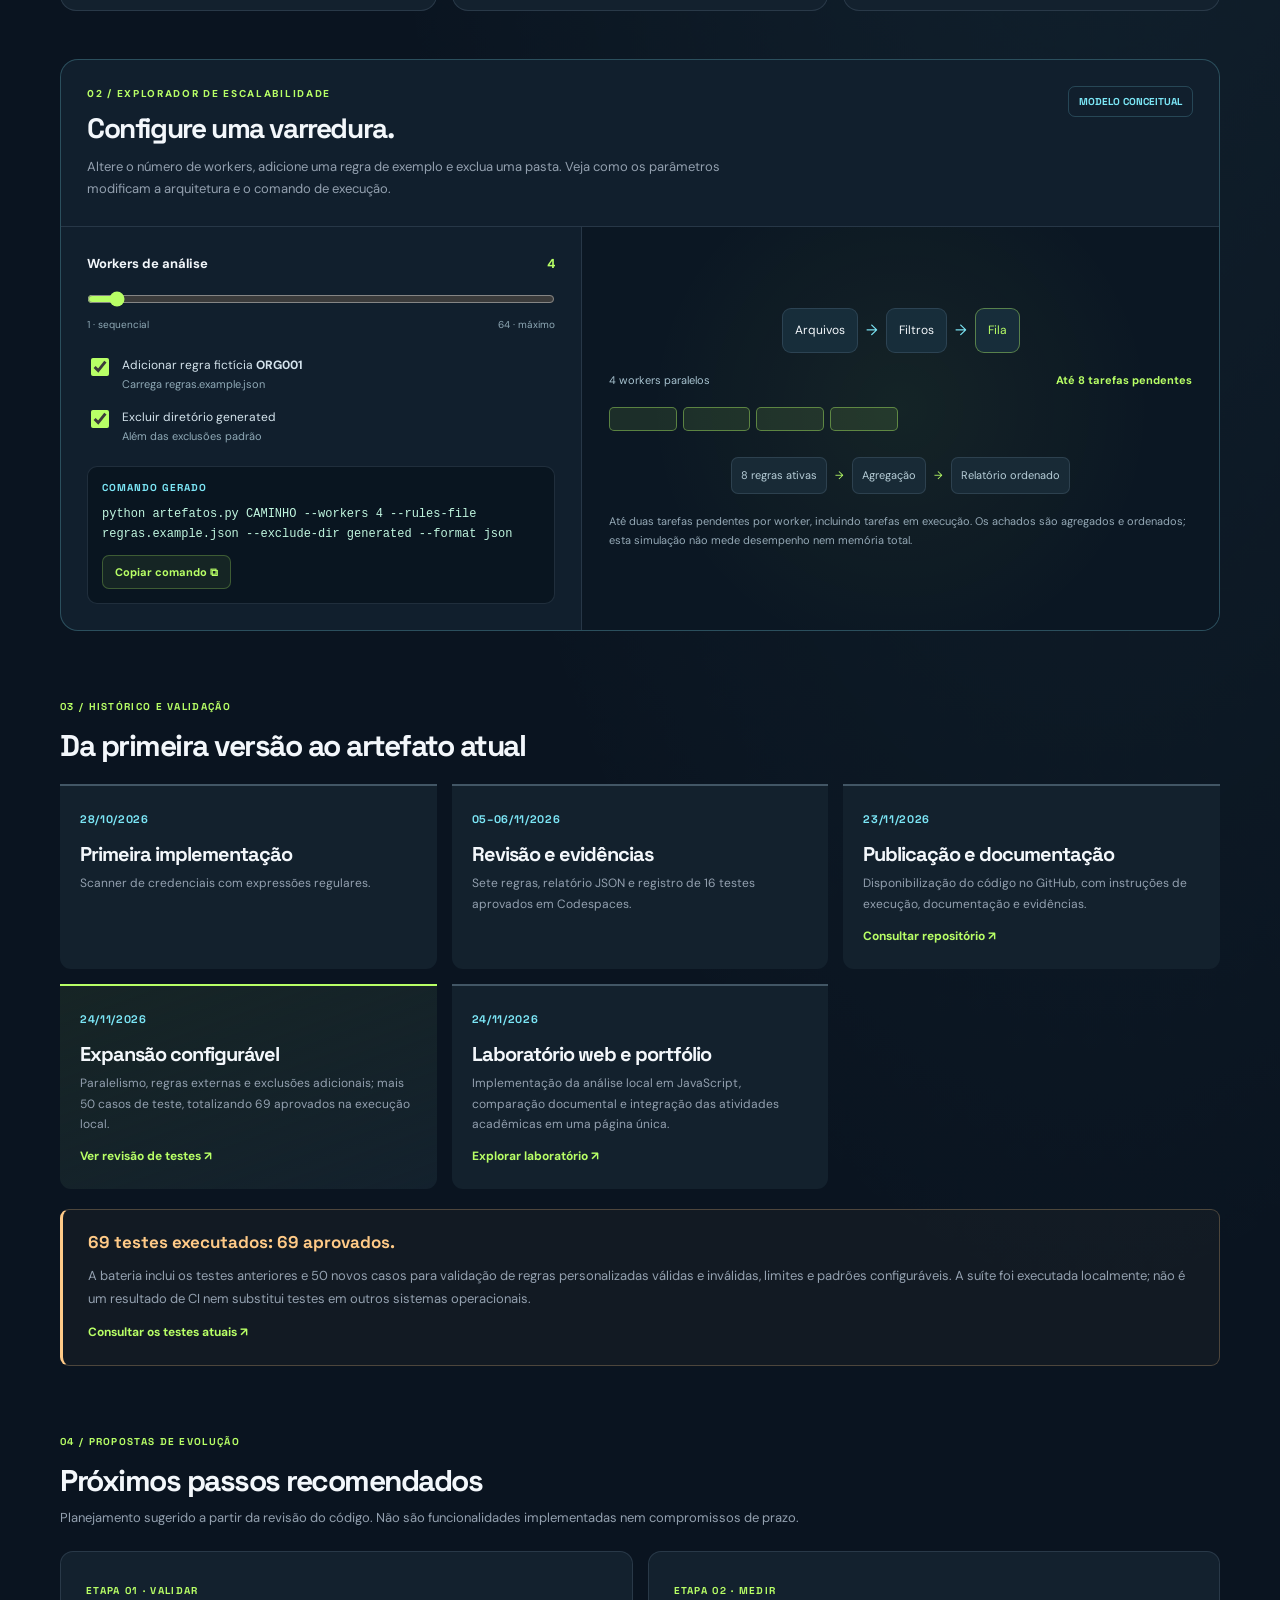
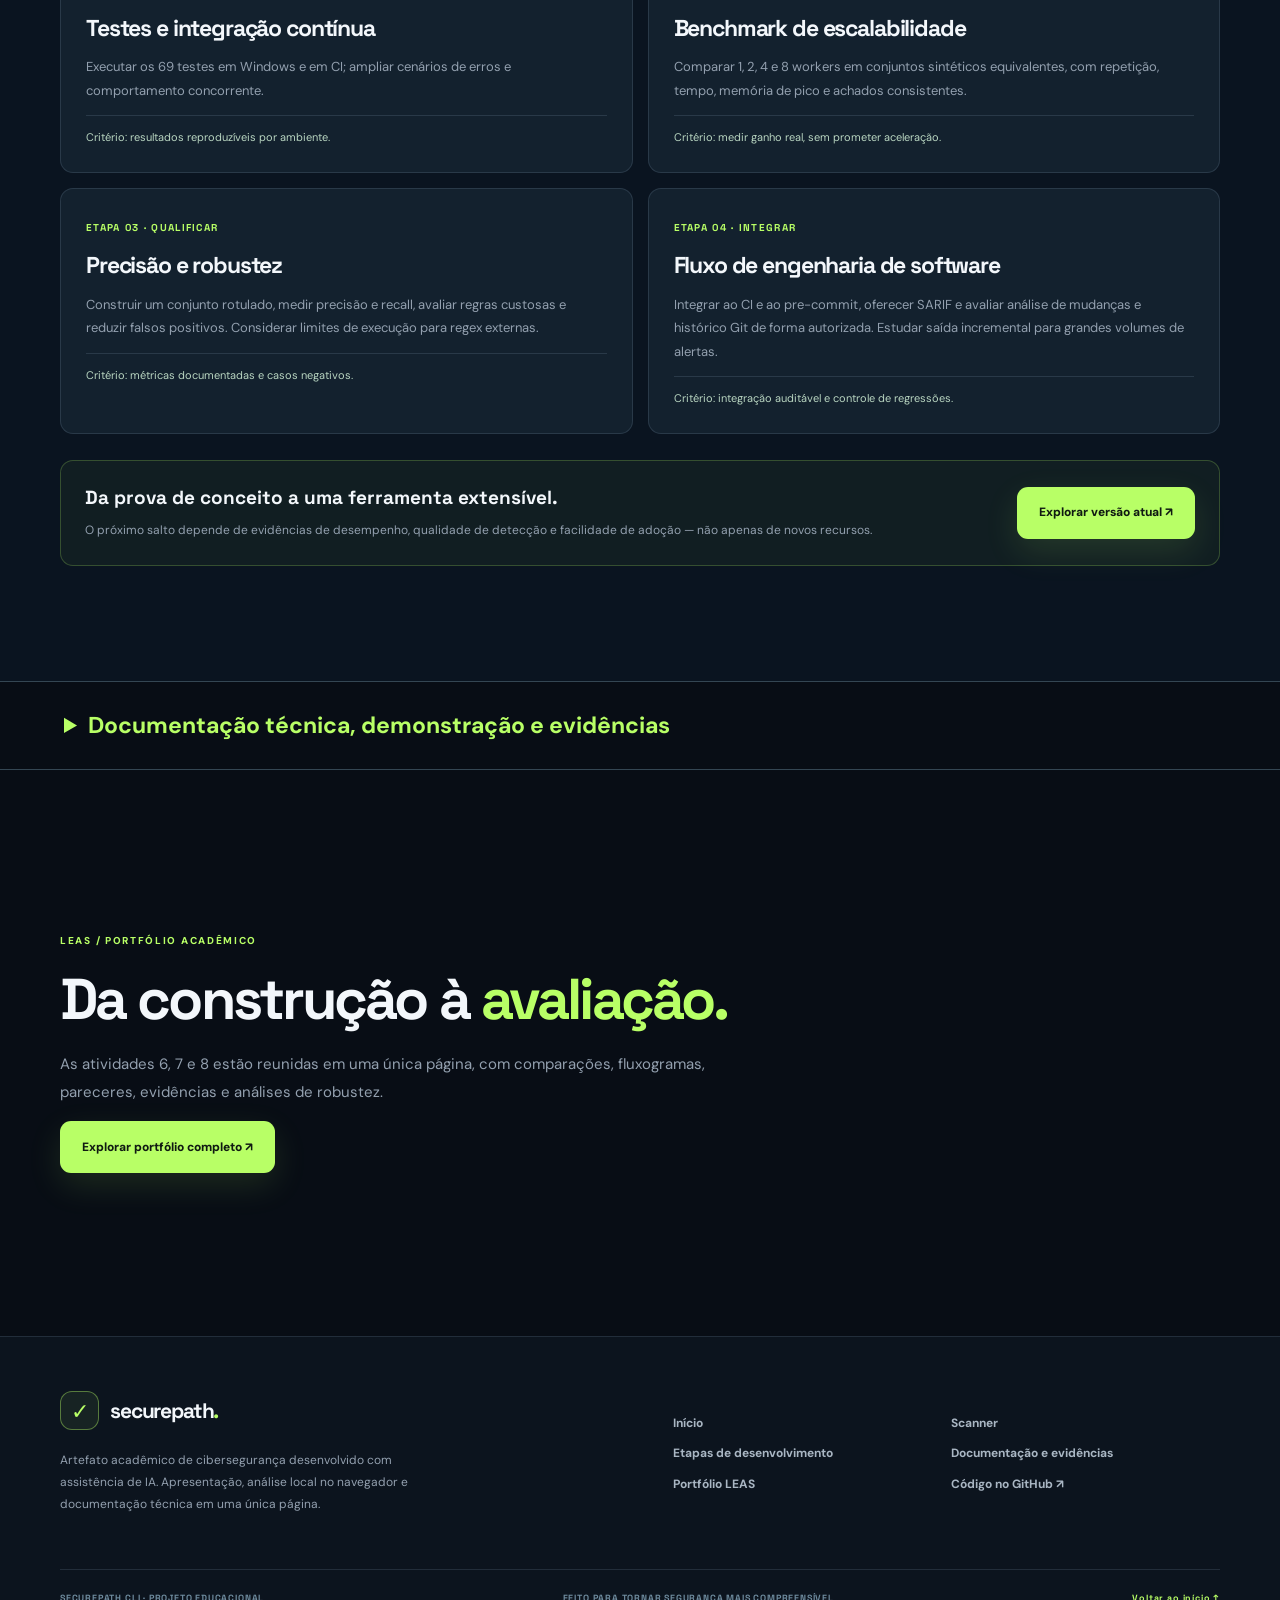
==== commit 975c735e: "Unifica scanner na página principal e concentra documentação técnica em área expansível" ====
--- a/docs/index.html
+++ b/docs/index.html
@@ -14,6 +14,7 @@
 <link href="https://fonts.googleapis.com/css2?family=DM+Sans:wght@400;500;600;700;800&family=Space+Grotesk:wght@400;500;600;700&display=swap" rel="stylesheet">
 <link rel="stylesheet" href="./style.css?v=5.0">
 <script src="./app.js?v=5.0" defer></script>
+<style> .scanner-live{max-width:960px;margin:auto;color:#dce8ee}.scanner-live p{margin:0 0 16px;line-height:1.65}.scanner-panel{border:1px solid #344653;background:#111e2a;border-radius:16px;padding:clamp(16px,3vw,28px);margin:18px 0;min-width:0}.scanner-panel h2{font-size:1.35rem;margin:0 0 12px}.scanner-panel label{display:block;margin:14px 0}.scanner-panel textarea{display:block;width:100%;min-height:120px;margin-top:8px;padding:12px;border:1px solid #344653;background:#080d15;color:#f3f7fb;border-radius:8px;font:inherit;resize:vertical}.scanner-panel input{max-width:100%;color:inherit}.scanner-panel button{background:#b8ff66;color:#101a10;border:0;border-radius:8px;padding:10px 14px;font:inherit;font-weight:700;cursor:pointer;margin:4px 5px 8px 0}.scanner-panel button:disabled{opacity:.5;cursor:not-allowed}.scanner-panel pre{white-space:pre-wrap;overflow-wrap:anywhere;background:#080d15;padding:14px;border-radius:8px;max-height:360px;overflow:auto}.scanner-panel summary,.technical-details>summary{cursor:pointer;font-weight:700;color:#b8ff66;padding:12px 0}.scanner-panel table{border-collapse:collapse;width:100%;font-size:14px}.scanner-panel th,.scanner-panel td{padding:10px;border-bottom:1px solid #344653;text-align:left;vertical-align:top}.scanner-panel .scroll{overflow:auto}.scanner-panel small{color:#b0bbc8}.scanner-panel a{color:#b8ff66}.technical-details{margin:0 auto 48px;border-top:1px solid #344653;border-bottom:1px solid #344653}.technical-details>summary{width:min(1160px,90%);margin:auto;padding:24px 0;font-size:clamp(18px,2.5vw,23px)}.technical-details>summary:focus-visible,.scanner-panel summary:focus-visible{outline:2px solid #b8ff66;outline-offset:4px}.desktop-nav a[aria-current="location"]{color:#b8ff66}.scanner-live [id]{scroll-margin-top:95px}</style>
 </head>
 <body>
 <a href="#conteudo" class="skip">Pular para o conteúdo</a>
@@ -22,11 +23,11 @@
 <header class="site-header">
  <div class="container header-inner">
   <a class="brand" href="#inicio" aria-label="SecurePath, início"><span class="brand-mark" aria-hidden="true"><svg viewBox="0 0 40 40" fill="none"><path d="M20 4 33 10v11c0 8-5.5 12.5-13 16-7.5-3.5-13-8-13-16V10L20 4Z" stroke="currentColor" stroke-width="2.5"/><path d="m14 20 4 4 9-9" stroke="currentColor" stroke-width="2.5" stroke-linecap="round" stroke-linejoin="round"/></svg></span><span>securepath<span class="brand-period">.</span></span></a>
-  <nav class="desktop-nav" aria-label="Navegação"><a href="#como-funciona">Como funciona</a><a href="laboratorio.html">Scanner</a><a href="#evidencias">Evidências</a><a href="#evolucao">Etapas de desenvolvimento</a><a href="./portfolio.html">Portfólio</a></nav>
+  <nav class="desktop-nav" aria-label="Navegação"><a href="#inicio">Início</a><a href="#scanner">Scanner</a><a href="#evolucao">Etapas de desenvolvimento</a><a href="./portfolio.html">Portfólio</a></nav>
   
   <button class="menu-button" id="menu-button" aria-label="Abrir navegação" aria-expanded="false" aria-controls="mobile-nav" type="button"><span></span><span></span><span></span></button>
  </div>
- <nav class="mobile-nav" id="mobile-nav" aria-label="Navegação móvel" hidden><a href="#como-funciona">Como funciona</a><a href="laboratorio.html">Scanner</a><a href="#evidencias">Evidências</a><a href="#evolucao">Etapas de desenvolvimento</a><a href="./portfolio.html">Portfólio</a></nav>
+ <nav class="mobile-nav" id="mobile-nav" aria-label="Navegação móvel" hidden><a href="#inicio">Início</a><a href="#scanner">Scanner</a><a href="#evolucao">Etapas de desenvolvimento</a><a href="./portfolio.html">Portfólio</a></nav>
 </header>
 <main id="conteudo">
 <section class="hero" id="inicio">
@@ -37,7 +38,7 @@
    <h1>Seu código pode esconder <span class="hero-emphasis">mais do que bugs<span class="period">.</span></span></h1>
    <p class="hero-description">Uma senha esquecida. Um token em um arquivo. Uma chave que nunca deveria estar ali. <strong>O SecurePath CLI ajuda a encontrar esses indícios antes que se tornem um problema.</strong></p>
    <div class="hero-actions">
-    <a class="btn btn-primary" href="laboratorio.html">Experimentar o scanner <span aria-hidden="true">↗</span></a>
+    <a class="btn btn-primary" href="#scanner">Experimentar o scanner <span aria-hidden="true">↗</span></a>
     <a class="btn btn-text" href="#video">Assistir ao vídeo <span aria-hidden="true">↓</span></a>
    </div>
    <div class="hero-trust"><div class="trust-avatars" aria-hidden="true"><span>PY</span><span>CLI</span><span>RE</span></div><p><strong>Python puro.</strong> Execução local.<br>Sem bibliotecas de terceiros.</p></div>
@@ -149,7 +150,64 @@
   <div class="clip-note reveal"><span>ⓘ</span> Versão ampliada · 11 cenas · narração neural Afonso em português brasileiro. A faixa original foi preservada e o novo capítulo usa a mesma voz. Se o áudio não estiver disponível, a reprodução mantém as legendas, sem substituí-lo pela voz robótica.</div>
  </div>
 </section>
-<section class="section problem-section" id="problema">
+
+
+
+
+
+
+
+
+
+
+
+
+
+<section class="section" id="scanner" aria-labelledby="scanner-heading"><div class="container"><div class="section-head"><span class="overline">SECUREPATH / ANÁLISE LOCAL</span><h2 id="scanner-heading">Experimente o <em>scanner.</em></h2></div><div class="scanner-live"><p>Laboratório funcional em JavaScript, com as sete regras nativas transcritas do scanner Python. Nenhum arquivo ou conteúdo é enviado à rede. Use somente arquivos autorizados; não cole credenciais válidas.</p><div class="scanner-panel"><h2>Entrada</h2><label>Arquivos locais (até 5 MiB por arquivo; máximo total 25 MiB)<br><input id="scanner-files" type="file" multiple></label><label>Ou texto de demonstração<textarea id="scanner-text" placeholder="Cole apenas conteúdo sintético ou autorizado."></textarea></label><button id="scanner-example">Usar exemplo fictício</button><button id="scanner-scan">Analisar</button><button id="scanner-clear">Limpar</button><p id="scanner-status" role="status">Nenhuma análise realizada.</p><pre id="scanner-results">Os resultados mostrarão somente arquivo, linha e categoria.</pre><button id="scanner-download" disabled>Exportar relatório JSON</button></div><details class="scanner-panel"><summary>Comparação técnica documental</summary><p>Escopo declarado das ferramentas; não é um benchmark. Nenhum teste comparativo de precisão, recall ou tempo foi executado.</p><div class="scroll"><table><thead><tr><th>Critério</th><th>SecurePath CLI</th><th>Gitleaks</th><th>TruffleHog</th></tr></thead><tbody><tr><th>Arquivos locais</th><td>Sim</td><td>Sim</td><td>Sim</td></tr><tr><th>Histórico Git</th><td>Não</td><td>Sim</td><td>Sim</td></tr><tr><th>Verificação de credenciais ativas</th><td>Não</td><td>Não indicada na documentação consultada</td><td>Sim, para detectores compatíveis</td></tr><tr><th>Regras configuráveis</th><td>JSON no CLI</td><td>Configuração própria</td><td>Detectores e configurações</td></tr><tr><th>Objetivo</th><td>Artefato educacional auditável</td><td>Detecção de segredos em desenvolvimento/CI</td><td>Detecção em diversas fontes e verificação</td></tr></tbody></table></div><p><small>Fontes oficiais consultadas em 24/11/2026: <a href="https://github.com/gitleaks/gitleaks">Gitleaks</a> e <a href="https://github.com/trufflesecurity/trufflehog">TruffleHog</a>. A próxima avaliação deve usar corpus sintético rotulado, versões fixas, precisão, recall, falsos positivos e tempo de execução.</small></p></details><details class="scanner-panel"><summary>Limites da análise no navegador</summary><p>A análise no navegador opera sobre arquivos selecionados e usa JavaScript, não executa Python. Não cobre histórico Git, regras personalizadas, exclusões recursivas, paralelismo ou verificação de credenciais. Resultados podem divergir do CLI em Unicode e codificação; um relatório sem alertas não prova ausência de segredos.</p><p id="scanner-tests"></p><a href="https://github.com/fernandomarquesaluno-svg/securepath-cli">Executar o CLI original</a></details></div></div></section>
+<section class="section evolution-section" id="evolucao" aria-labelledby="evolution-heading">
+ <div class="container">
+  <div class="section-head reveal"><span class="overline"><span>↗</span> / ADENDO · 24/11/2026</span><h2 id="evolution-heading">Etapas de <em>desenvolvimento.</em></h2><p>O vídeo inclui a apresentação original e um capítulo narrado sobre esta evolução. A revisão mais recente amplia a capacidade de analisar projetos maiores e adaptar o scanner às necessidades de cada organização, sem abandonar o funcionamento local.</p><a class="evo-source" href="https://github.com/fernandomarquesaluno-svg/securepath-cli/commit/f2cb2597ac1ece010c6611c138f250ca5e67e565" target="_blank" rel="noopener noreferrer">Consultar a evolução no código-fonte ↗</a></div>
+  <div class="evo-kpis reveal">
+   <div><span>REGRAS NATIVAS</span><strong>07</strong><small>preservadas</small></div>
+   <div><span>REGRAS ADICIONAIS</span><strong>100</strong><small>limite por JSON</small></div>
+   <div><span>WORKERS</span><strong>64</strong><small>máximo configurável</small></div>
+   <div><span>TESTES APROVADOS</span><strong>69</strong><small>19 anteriores + 50 novos</small></div>
+  </div>
+  <div class="evo-label reveal"><span>01 / IMPLEMENTADO</span><h3>Três novas capacidades</h3><p>Recursos presentes no código atual, com benefícios esperados — ainda sem benchmark de desempenho.</p></div>
+  <div class="evo-feature-grid">
+   <article class="evo-feature reveal"><div class="evo-icon" aria-hidden="true"><i></i><i></i><i></i><i></i></div><span class="evo-tag">PARALELISMO</span><h3>Mais arquivos, em paralelo.</h3><p>O parâmetro <code>--workers</code> define de 1 a 64 threads. Cada tarefa analisa um arquivo e a thread principal agrega os resultados, que são ordenados ao final.</p><div class="evo-detail"><strong>Benefício esperado</strong><span>Reduzir o tempo de espera em cargas com muitos arquivos e operações de leitura.</span></div><small>Não há ganho de velocidade comprovado.</small></article>
+   <article class="evo-feature reveal"><div class="evo-icon rule-icon" aria-hidden="true"><b>{ }</b><i></i></div><span class="evo-tag">EXTENSIBILIDADE</span><h3>Regras do seu projeto.</h3><p><code>--rules-file</code> acrescenta até 100 expressões regulares por arquivo JSON, com IDs únicos, categorias e validação da configuração. As sete regras nativas continuam ativas.</p><div class="evo-detail"><strong>Benefício esperado</strong><span>Adaptar a detecção a padrões internos sem editar o núcleo Python.</span></div><small>Use apenas expressões regulares confiáveis.</small></article>
+   <article class="evo-feature reveal"><div class="evo-icon filter-icon" aria-hidden="true"><b>✓</b><b>×</b><b>✓</b></div><span class="evo-tag">CONFIGURAÇÃO</span><h3>Controle o que entra.</h3><p><code>--exclude-dir</code> permite excluir diretórios adicionais por nome e pode ser repetido. Complementa os filtros padrão e evita percorrer pastas irrelevantes.</p><div class="evo-detail"><strong>Benefício esperado</strong><span>Reduzir trabalho desnecessário e adaptar a análise à estrutura do projeto.</span></div><small>Diretórios excluídos não são inspecionados.</small></article>
+  </div>
+  <div class="evo-lab reveal">
+   <div class="evo-lab-head"><div><span class="overline">02 / EXPLORADOR DE ESCALABILIDADE</span><h3>Configure uma varredura.</h3><p>Altere o número de workers, adicione uma regra de exemplo e exclua uma pasta. Veja como os parâmetros modificam a arquitetura e o comando de execução.</p></div><span class="evo-sim-tag">MODELO CONCEITUAL</span></div>
+   <div class="evo-lab-grid">
+    <div class="evo-controls"><label for="evo-workers">Workers de análise <strong id="evo-workers-label">4</strong></label><input id="evo-workers" type="range" min="1" max="64" step="1" value="4" aria-label="Quantidade de workers"><div class="evo-range-label"><span>1 · sequencial</span><span>64 · máximo</span></div>
+     <label class="evo-check"><input id="evo-custom" type="checkbox" checked><span>Adicionar regra fictícia <strong>ORG001</strong><small>Carrega regras.example.json</small></span></label>
+     <label class="evo-check"><input id="evo-exclude" type="checkbox" checked><span>Excluir diretório generated<small>Além das exclusões padrão</small></span></label>
+     <div class="evo-command"><span>COMANDO GERADO</span><code id="evo-command">python artefatos.py CAMINHO --workers 4 --rules-file regras.example.json --exclude-dir generated --format json</code><button type="button" id="evo-copy">Copiar comando ⧉</button></div>
+    </div>
+    <div class="evo-model" aria-live="polite"><div class="evo-flow"><span class="evo-flow-box">Arquivos</span><span class="evo-flow-arrow" aria-hidden="true">→</span><span class="evo-flow-box">Filtros</span><span class="evo-flow-arrow" aria-hidden="true">→</span><span class="evo-flow-box accent">Fila</span></div><div class="evo-thread-head"><span id="evo-mode">4 workers paralelos</span><strong id="evo-queue">8 tarefas pendentes</strong></div><div class="evo-workers-visual" id="evo-worker-bars" aria-hidden="true"></div><div class="evo-flow-output"><span id="evo-rule-count">8 regras ativas</span><span>→</span><span>Agregação</span><span>→</span><span>Relatório ordenado</span></div><p id="evo-model-note">A fila admite até duas tarefas pendentes por worker (incluindo tarefas em execução). A representação não mede velocidade nem uso total de memória.</p></div>
+   </div>
+  </div>
+  <div class="evo-label reveal"><span>03 / HISTÓRICO E VALIDAÇÃO</span><h3>Da primeira versão ao artefato atual</h3></div>
+  <div class="evo-timeline reveal">
+   <article><span class="evo-date">28/10/2026</span><h4>Primeira implementação</h4><p>Scanner de credenciais com expressões regulares.</p></article>
+   <article><span class="evo-date">05–06/11/2026</span><h4>Revisão e evidências</h4><p>Sete regras, relatório JSON e registro de 16 testes aprovados em Codespaces.</p></article>
+   <article><span class="evo-date">23/11/2026</span><h4>Publicação e documentação</h4><p>Disponibilização do código no GitHub, com instruções de execução, documentação e evidências.</p><a href="https://github.com/fernandomarquesaluno-svg/securepath-cli">Consultar repositório ↗</a></article><article class="evo-latest"><span class="evo-date">24/11/2026</span><h4>Expansão configurável</h4><p>Paralelismo, regras externas e exclusões adicionais; mais 50 casos de teste, totalizando 69 aprovados na execução local.</p><a href="https://github.com/fernandomarquesaluno-svg/securepath-cli/commit/fc59324108450a34f8620213735f275408e04e30" target="_blank" rel="noopener noreferrer">Ver revisão de testes ↗</a></article><article><span class="evo-date">24/11/2026</span><h4>Laboratório web e portfólio</h4><p>Implementação da análise local em JavaScript, comparação documental e integração das atividades acadêmicas em uma página única.</p><a href="#scanner">Explorar laboratório ↗</a></article>
+  </div>
+  <div class="evo-validation reveal"><strong>69 testes executados: 69 aprovados.</strong><p>A bateria inclui os testes anteriores e 50 novos casos para validação de regras personalizadas válidas e inválidas, limites e padrões configuráveis. A suíte foi executada localmente; não é um resultado de CI nem substitui testes em outros sistemas operacionais.</p><a href="https://github.com/fernandomarquesaluno-svg/securepath-cli/blob/main/tests/test_bateria_adicional.py" target="_blank" rel="noopener noreferrer">Consultar os testes atuais ↗</a></div>
+  <div class="evo-label reveal"><span>04 / PROPOSTAS DE EVOLUÇÃO</span><h3>Próximos passos recomendados</h3><p>Planejamento sugerido a partir da revisão do código. Não são funcionalidades implementadas nem compromissos de prazo.</p></div>
+  <div class="evo-roadmap reveal">
+   <article><span class="evo-phase">ETAPA 01 · VALIDAR</span><h4>Testes e integração contínua</h4><p>Executar os 69 testes em Windows e em CI; ampliar cenários de erros e comportamento concorrente.</p><small>Critério: resultados reproduzíveis por ambiente.</small></article>
+   <article><span class="evo-phase">ETAPA 02 · MEDIR</span><h4>Benchmark de escalabilidade</h4><p>Comparar 1, 2, 4 e 8 workers em conjuntos sintéticos equivalentes, com repetição, tempo, memória de pico e achados consistentes.</p><small>Critério: medir ganho real, sem prometer aceleração.</small></article>
+   <article><span class="evo-phase">ETAPA 03 · QUALIFICAR</span><h4>Precisão e robustez</h4><p>Construir um conjunto rotulado, medir precisão e recall, avaliar regras custosas e reduzir falsos positivos. Considerar limites de execução para regex externas.</p><small>Critério: métricas documentadas e casos negativos.</small></article>
+   <article><span class="evo-phase">ETAPA 04 · INTEGRAR</span><h4>Fluxo de engenharia de software</h4><p>Integrar ao CI e ao pre-commit, oferecer SARIF e avaliar análise de mudanças e histórico Git de forma autorizada. Estudar saída incremental para grandes volumes de alertas.</p><small>Critério: integração auditável e controle de regressões.</small></article>
+  </div>
+  <div class="evo-end reveal"><div><strong>Da prova de conceito a uma ferramenta extensível.</strong><p>O próximo salto depende de evidências de desempenho, qualidade de detecção e facilidade de adoção — não apenas de novos recursos.</p></div><a class="btn btn-primary" href="https://github.com/fernandomarquesaluno-svg/securepath-cli" target="_blank" rel="noopener noreferrer">Explorar versão atual ↗</a></div>
+ </div>
+</section>
+<details class="technical-details" id="detalhes-tecnicos"><summary>Documentação técnica, demonstração e evidências</summary><section class="section problem-section" id="problema">
  <div class="container">
   <div class="section-head reveal"><span class="overline"><span>01</span> / POR QUE ISSO IMPORTA?</span><h2>O perigo nem sempre está <em>onde você olha.</em></h2><p>Credenciais podem acabar no código durante testes e configurações. Se forem publicadas, podem expor serviços, dados ou ambientes. O SecurePath foi criado para tornar esses indícios mais fáceis de perceber.</p></div>
   <div class="problem-story reveal">
@@ -164,8 +222,7 @@
   </div>
  </div>
 </section>
-
-<section class="section workflow-section" id="como-funciona"><div class="container" style="margin:0 auto 28px"><nav aria-label="Detalhes do funcionamento" style="display:flex;flex-wrap:wrap;gap:10px"><a class="btn btn-outline" style="min-height:38px;padding:8px 13px" href="#problema">Contexto</a><a class="btn btn-outline" style="min-height:38px;padding:8px 13px" href="#demonstracao">Demonstração</a><a class="btn btn-outline" style="min-height:38px;padding:8px 13px" href="#regras">Regras de detecção</a><a class="btn btn-outline" style="min-height:38px;padding:8px 13px" href="#arquitetura">Arquitetura</a></nav></div>
+<section class="section workflow-section" id="como-funciona">
  <div class="container">
   <div class="section-head reveal"><span class="overline"><span>02</span> / UM PROCESSO SIMPLES</span><h2>Do arquivo ao alerta. <em>Entenda cada etapa.</em></h2><p>Selecione uma etapa abaixo e veja o que o programa faz. A explicação acompanha a estrutura real de <code>artefatos.py</code>.</p></div>
   <div class="workflow-wrap reveal">
@@ -183,8 +240,7 @@
   </div>
  </div>
 </section>
-
-<section class="section demo-section" id="demonstracao"><div class="container"><p><a href="laboratorio.html" style="color:inherit;font-weight:700">Novo: analisar arquivos locais reais no navegador e consultar a comparação técnica ↗</a>. Versão JavaScript das regras nativas, separada do CLI Python.</p></div>
+<section class="section demo-section" id="demonstracao"><div class="container"><p><a href="#scanner" style="color:inherit;font-weight:700">Novo: analisar arquivos locais reais no navegador e consultar a comparação técnica ↗</a>. Versão JavaScript das regras nativas, separada do CLI Python.</p></div>
  <div class="container">
   <div class="section-head reveal"><span class="overline"><span>03</span> / TESTE INTERATIVO</span><h2>Não imagine o resultado. <em>Veja acontecer.</em></h2><p>Escolha uma amostra de demonstração e reproduza visualmente a análise. Os cenários abaixo usam saídas esperadas de arquivos sintéticos do projeto.</p></div>
   <div class="demo-dashboard reveal">
@@ -198,7 +254,6 @@
   </div>
  </div>
 </section>
-
 <section class="section rules-section" id="regras">
  <div class="container">
   <div class="section-head reveal"><span class="overline"><span>04</span> / O QUE ELE ENCONTRA?</span><h2>Sete maneiras de perceber <em>algo suspeito.</em></h2><p>Nem todo indício é uma credencial válida. Cada regra procura um formato textual específico — e cada resultado precisa ser interpretado.</p></div>
@@ -208,7 +263,6 @@
   </div>
  </div>
 </section>
-
 <section class="section difference-section" id="arquitetura">
  <div class="container">
   <div class="section-head reveal"><span class="overline"><span>05</span> / POR DENTRO DO ARTEFATO</span><h2>Simples na execução. <em>Intencional no projeto.</em></h2><p>O SecurePath não precisa de nuvem, conta ou instalação de pacotes adicionais. Seu funcionamento usa componentes nativos do Python.</p></div>
@@ -222,8 +276,7 @@
   </div>
  </div>
 </section>
-
-<section class="section evidence-section" id="evidencias"><div class="container" style="margin:0 auto 28px"><nav aria-label="Documentação técnica" style="display:flex;flex-wrap:wrap;gap:10px"><a class="btn btn-outline" style="min-height:38px;padding:8px 13px" href="#evolucao">Evolução técnica</a><a class="btn btn-outline" style="min-height:38px;padding:8px 13px" href="#limites">Limitações</a><a class="btn btn-outline" style="min-height:38px;padding:8px 13px" href="#executar">Instalação e execução</a></nav></div>
+<section class="section evidence-section" id="evidencias">
  <div class="container">
   <div class="section-head reveal"><span class="overline"><span>06</span> / EVIDÊNCIAS REAIS</span><h2>Mais do que uma ideia. <em>Um artefato verificável.</em></h2><p>O repositório registra experimentos com dados sintéticos, suíte de testes e orientações de reprodução. Essas evidências não substituem avaliação de precisão em código real.</p></div>
   <div class="evidence-highlight reveal"><div class="evidence-score"><span class="proof-label">VALIDAÇÃO REGISTRADA NO GITHUB CODESPACES</span><div class="big-count">16<span>/16</span><i>✓</i></div><h3>testes aprovados</h3><p>Registro de 06/11/2026 · Linux / Python 3.14.2, conforme transcrição fornecida pelo aluno e documentada no repositório.</p><a href="https://github.com/fernandomarquesaluno-svg/securepath-cli/blob/main/evidencias/validacao_codespaces_2026-11-06.md" target="_blank" rel="noopener noreferrer">Consultar a evidência completa ↗</a></div><div class="evidence-donut"><div class="donut-ring"><div><strong>04</strong><span>ALERTAS</span></div></div><span>em 3 arquivos sintéticos</span><small>0 erros de I/O registrados</small></div></div>
@@ -232,57 +285,10 @@
   <div class="responsibility-grid reveal"><div><span class="overline">IA COMO FERRAMENTA</span><h3>Assistência na criação.<br><em>Critério na validação.</em></h3><p>Segundo o histórico do projeto, Gemini 1.5 Pro auxiliou o desenvolvimento original e GPT-6 participou da revisão complementar. A revisão humana e os testes continuam essenciais.</p></div><div class="responsibility-compare"><div><span>IA CONTRIBUIU</span><p>Estruturação inicial, documentação, alternativas de implementação.</p></div><div><span>VALIDAÇÃO HUMANA</span><p>Revisão de padrões, análise de exceções, testes e decisões técnicas.</p></div></div></div>
  </div>
 </section>
-
-
-<section class="section evolution-section" id="evolucao" aria-labelledby="evolution-heading">
- <div class="container">
-  <div class="section-head reveal"><span class="overline"><span>↗</span> / ADENDO · 24/11/2026</span><h2 id="evolution-heading">Etapas de <em>desenvolvimento.</em></h2><p>O vídeo inclui a apresentação original e um capítulo narrado sobre esta evolução. A revisão mais recente amplia a capacidade de analisar projetos maiores e adaptar o scanner às necessidades de cada organização, sem abandonar o funcionamento local.</p><a class="evo-source" href="https://github.com/fernandomarquesaluno-svg/securepath-cli/commit/f2cb2597ac1ece010c6611c138f250ca5e67e565" target="_blank" rel="noopener noreferrer">Consultar a evolução no código-fonte ↗</a></div>
-  <div class="evo-kpis reveal">
-   <div><span>REGRAS NATIVAS</span><strong>07</strong><small>preservadas</small></div>
-   <div><span>REGRAS ADICIONAIS</span><strong>100</strong><small>limite por JSON</small></div>
-   <div><span>WORKERS</span><strong>64</strong><small>máximo configurável</small></div>
-   <div><span>TESTES APROVADOS</span><strong>69</strong><small>19 anteriores + 50 novos</small></div>
-  </div>
-  <div class="evo-label reveal"><span>01 / IMPLEMENTADO</span><h3>Três novas capacidades</h3><p>Recursos presentes no código atual, com benefícios esperados — ainda sem benchmark de desempenho.</p></div>
-  <div class="evo-feature-grid">
-   <article class="evo-feature reveal"><div class="evo-icon" aria-hidden="true"><i></i><i></i><i></i><i></i></div><span class="evo-tag">PARALELISMO</span><h3>Mais arquivos, em paralelo.</h3><p>O parâmetro <code>--workers</code> define de 1 a 64 threads. Cada tarefa analisa um arquivo e a thread principal agrega os resultados, que são ordenados ao final.</p><div class="evo-detail"><strong>Benefício esperado</strong><span>Reduzir o tempo de espera em cargas com muitos arquivos e operações de leitura.</span></div><small>Não há ganho de velocidade comprovado.</small></article>
-   <article class="evo-feature reveal"><div class="evo-icon rule-icon" aria-hidden="true"><b>{ }</b><i></i></div><span class="evo-tag">EXTENSIBILIDADE</span><h3>Regras do seu projeto.</h3><p><code>--rules-file</code> acrescenta até 100 expressões regulares por arquivo JSON, com IDs únicos, categorias e validação da configuração. As sete regras nativas continuam ativas.</p><div class="evo-detail"><strong>Benefício esperado</strong><span>Adaptar a detecção a padrões internos sem editar o núcleo Python.</span></div><small>Use apenas expressões regulares confiáveis.</small></article>
-   <article class="evo-feature reveal"><div class="evo-icon filter-icon" aria-hidden="true"><b>✓</b><b>×</b><b>✓</b></div><span class="evo-tag">CONFIGURAÇÃO</span><h3>Controle o que entra.</h3><p><code>--exclude-dir</code> permite excluir diretórios adicionais por nome e pode ser repetido. Complementa os filtros padrão e evita percorrer pastas irrelevantes.</p><div class="evo-detail"><strong>Benefício esperado</strong><span>Reduzir trabalho desnecessário e adaptar a análise à estrutura do projeto.</span></div><small>Diretórios excluídos não são inspecionados.</small></article>
-  </div>
-  <div class="evo-lab reveal">
-   <div class="evo-lab-head"><div><span class="overline">02 / EXPLORADOR DE ESCALABILIDADE</span><h3>Configure uma varredura.</h3><p>Altere o número de workers, adicione uma regra de exemplo e exclua uma pasta. Veja como os parâmetros modificam a arquitetura e o comando de execução.</p></div><span class="evo-sim-tag">MODELO CONCEITUAL</span></div>
-   <div class="evo-lab-grid">
-    <div class="evo-controls"><label for="evo-workers">Workers de análise <strong id="evo-workers-label">4</strong></label><input id="evo-workers" type="range" min="1" max="64" step="1" value="4" aria-label="Quantidade de workers"><div class="evo-range-label"><span>1 · sequencial</span><span>64 · máximo</span></div>
-     <label class="evo-check"><input id="evo-custom" type="checkbox" checked><span>Adicionar regra fictícia <strong>ORG001</strong><small>Carrega regras.example.json</small></span></label>
-     <label class="evo-check"><input id="evo-exclude" type="checkbox" checked><span>Excluir diretório generated<small>Além das exclusões padrão</small></span></label>
-     <div class="evo-command"><span>COMANDO GERADO</span><code id="evo-command">python artefatos.py CAMINHO --workers 4 --rules-file regras.example.json --exclude-dir generated --format json</code><button type="button" id="evo-copy">Copiar comando ⧉</button></div>
-    </div>
-    <div class="evo-model" aria-live="polite"><div class="evo-flow"><span class="evo-flow-box">Arquivos</span><span class="evo-flow-arrow" aria-hidden="true">→</span><span class="evo-flow-box">Filtros</span><span class="evo-flow-arrow" aria-hidden="true">→</span><span class="evo-flow-box accent">Fila</span></div><div class="evo-thread-head"><span id="evo-mode">4 workers paralelos</span><strong id="evo-queue">8 tarefas pendentes</strong></div><div class="evo-workers-visual" id="evo-worker-bars" aria-hidden="true"></div><div class="evo-flow-output"><span id="evo-rule-count">8 regras ativas</span><span>→</span><span>Agregação</span><span>→</span><span>Relatório ordenado</span></div><p id="evo-model-note">A fila admite até duas tarefas pendentes por worker (incluindo tarefas em execução). A representação não mede velocidade nem uso total de memória.</p></div>
-   </div>
-  </div>
-  <div class="evo-label reveal"><span>03 / HISTÓRICO E VALIDAÇÃO</span><h3>Da primeira versão ao artefato atual</h3></div>
-  <div class="evo-timeline reveal">
-   <article><span class="evo-date">28/10/2026</span><h4>Primeira implementação</h4><p>Scanner de credenciais com expressões regulares.</p></article>
-   <article><span class="evo-date">05–06/11/2026</span><h4>Revisão e evidências</h4><p>Sete regras, relatório JSON e registro de 16 testes aprovados em Codespaces.</p></article>
-   <article><span class="evo-date">23/11/2026</span><h4>Publicação e documentação</h4><p>Disponibilização do código no GitHub, com instruções de execução, documentação e evidências.</p><a href="https://github.com/fernandomarquesaluno-svg/securepath-cli">Consultar repositório ↗</a></article><article class="evo-latest"><span class="evo-date">24/11/2026</span><h4>Expansão configurável</h4><p>Paralelismo, regras externas e exclusões adicionais; mais 50 casos de teste, totalizando 69 aprovados na execução local.</p><a href="https://github.com/fernandomarquesaluno-svg/securepath-cli/commit/fc59324108450a34f8620213735f275408e04e30" target="_blank" rel="noopener noreferrer">Ver revisão de testes ↗</a></article><article><span class="evo-date">24/11/2026</span><h4>Laboratório web e portfólio</h4><p>Implementação da análise local em JavaScript, comparação documental e integração das atividades acadêmicas em uma página única.</p><a href="laboratorio.html">Explorar laboratório ↗</a></article>
-  </div>
-  <div class="evo-validation reveal"><strong>69 testes executados: 69 aprovados.</strong><p>A bateria inclui os testes anteriores e 50 novos casos para validação de regras personalizadas válidas e inválidas, limites e padrões configuráveis. A suíte foi executada localmente; não é um resultado de CI nem substitui testes em outros sistemas operacionais.</p><a href="https://github.com/fernandomarquesaluno-svg/securepath-cli/blob/main/tests/test_bateria_adicional.py" target="_blank" rel="noopener noreferrer">Consultar os testes atuais ↗</a></div>
-  <div class="evo-label reveal"><span>04 / PROPOSTAS DE EVOLUÇÃO</span><h3>Próximos passos recomendados</h3><p>Planejamento sugerido a partir da revisão do código. Não são funcionalidades implementadas nem compromissos de prazo.</p></div>
-  <div class="evo-roadmap reveal">
-   <article><span class="evo-phase">ETAPA 01 · VALIDAR</span><h4>Testes e integração contínua</h4><p>Executar os 69 testes em Windows e em CI; ampliar cenários de erros e comportamento concorrente.</p><small>Critério: resultados reproduzíveis por ambiente.</small></article>
-   <article><span class="evo-phase">ETAPA 02 · MEDIR</span><h4>Benchmark de escalabilidade</h4><p>Comparar 1, 2, 4 e 8 workers em conjuntos sintéticos equivalentes, com repetição, tempo, memória de pico e achados consistentes.</p><small>Critério: medir ganho real, sem prometer aceleração.</small></article>
-   <article><span class="evo-phase">ETAPA 03 · QUALIFICAR</span><h4>Precisão e robustez</h4><p>Construir um conjunto rotulado, medir precisão e recall, avaliar regras custosas e reduzir falsos positivos. Considerar limites de execução para regex externas.</p><small>Critério: métricas documentadas e casos negativos.</small></article>
-   <article><span class="evo-phase">ETAPA 04 · INTEGRAR</span><h4>Fluxo de engenharia de software</h4><p>Integrar ao CI e ao pre-commit, oferecer SARIF e avaliar análise de mudanças e histórico Git de forma autorizada. Estudar saída incremental para grandes volumes de alertas.</p><small>Critério: integração auditável e controle de regressões.</small></article>
-  </div>
-  <div class="evo-end reveal"><div><strong>Da prova de conceito a uma ferramenta extensível.</strong><p>O próximo salto depende de evidências de desempenho, qualidade de detecção e facilidade de adoção — não apenas de novos recursos.</p></div><a class="btn btn-primary" href="https://github.com/fernandomarquesaluno-svg/securepath-cli" target="_blank" rel="noopener noreferrer">Explorar versão atual ↗</a></div>
- </div>
-</section>
-
 <section class="section limitation-section" id="limites">
  <div class="container limits-layout reveal"><div class="limits-heading"><span class="overline"><span>07</span> / LIMITES E USO RESPONSÁVEL</span><h2>Um alerta é uma pista. <em>Não um veredito.</em></h2><p>Regex identifica padrões textuais, mas não garante autenticidade, validade ou ausência de segredos. Essa distinção faz parte da proposta técnica.</p></div><div class="limits-items"><div><span>01</span><p>Pode haver <strong>falsos positivos e falsos negativos</strong>.</p></div><div><span>02</span><p>Não analisa histórico Git, arquivos compactados nem conteúdo criptografado.</p></div><div><span>03</span><p>Ignora arquivos acima do limite, links simbólicos e pastas previstas.</p></div><div><span>04</span><p>Uma saída limpa <strong>não comprova</strong> ausência de segredos.</p></div></div></div>
  </div>
 </section>
-
 <section class="section install-section" id="executar">
  <div class="container">
   <div class="install-hero reveal"><span class="overline"><span>08</span> / HORA DE USAR</span><h2>Agora é sua vez de <em>explorar o código.</em></h2><p>O site ensina como funciona. O scanner real é executado com Python 3.9+ no seu computador. Comece pelas amostras sintéticas antes de analisar seus próprios projetos.</p>
@@ -293,9 +299,13 @@
    <div class="install-actions"><a href="https://github.com/fernandomarquesaluno-svg/securepath-cli" target="_blank" rel="noopener noreferrer" class="btn btn-primary">Explorar repositório <span>↗</span></a><a href="https://github.com/fernandomarquesaluno-svg/securepath-cli/blob/main/README.md" target="_blank" rel="noopener noreferrer" class="btn btn-outline">Ler documentação <span>↗</span></a></div>
   </div>
  </div>
-</section>
+</section></details>
+
+
+
+
 <section class="section" id="portfolio" aria-labelledby="portfolio-heading"><div class="container"><div class="section-head"><span class="overline">LEAS / PORTFÓLIO ACADÊMICO</span><h2 id="portfolio-heading">Da construção à <em>avaliação.</em></h2><p>As atividades 6, 7 e 8 estão reunidas em uma única página, com comparações, fluxogramas, pareceres, evidências e análises de robustez.</p><a class="btn btn-primary" href="portfolio.html">Explorar portfólio completo ↗</a></div></div></section>
 </main>
-<footer class="site-footer"><div class="container footer-main"><div><a class="brand" href="#inicio"><span class="brand-mark small">✓</span><span>securepath<span class="brand-period">.</span></span></a><p>Artefato acadêmico de cibersegurança desenvolvido com assistência de IA. Página explicativa; análise local de arquivos disponível no laboratório JavaScript.</p></div><div class="footer-links"><a href="#como-funciona">Como funciona</a><a href="laboratorio.html">Scanner e comparação</a><a href="#evidencias">Evidências e testes</a><a href="#evolucao">Etapas de desenvolvimento</a><a href="./portfolio.html">Portfólio LEAS</a><a href="https://github.com/fernandomarquesaluno-svg/securepath-cli" target="_blank" rel="noopener noreferrer">Código no GitHub ↗</a></div></div><div class="container footer-bottom"><span>SECUREPATH CLI · PROJETO EDUCACIONAL</span><span>FEITO PARA TORNAR SEGURANÇA MAIS COMPREENSÍVEL</span><a href="#inicio">Voltar ao início ↑</a></div></footer>
-</body>
+<footer class="site-footer"><div class="container footer-main"><div><a class="brand" href="#inicio"><span class="brand-mark small">✓</span><span>securepath<span class="brand-period">.</span></span></a><p>Artefato acadêmico de cibersegurança desenvolvido com assistência de IA. Apresentação, análise local no navegador e documentação técnica em uma única página.</p></div><div class="footer-links"><a href="#inicio">Início</a><a href="#scanner">Scanner</a><a href="#evolucao">Etapas de desenvolvimento</a><a href="#detalhes-tecnicos">Documentação e evidências</a><a href="./portfolio.html">Portfólio LEAS</a><a href="https://github.com/fernandomarquesaluno-svg/securepath-cli" target="_blank" rel="noopener noreferrer">Código no GitHub ↗</a></div></div><div class="container footer-bottom"><span>SECUREPATH CLI · PROJETO EDUCACIONAL</span><span>FEITO PARA TORNAR SEGURANÇA MAIS COMPREENSÍVEL</span><a href="#inicio">Voltar ao início ↑</a></div></footer>
+<script>(()=>{const rules=[["SEC001","AWS Access Key ID","\\bAKIA[A-Z0-9]{16}\\b",""],["SEC002","Bearer token","\\bBearer\\s+[A-Za-z0-9._~+/-]{20,}","i"],["SEC003","Cabeçalho de chave RSA privada","-----BEGIN RSA PRIVATE KEY-----",""],["SEC004","Senha/segredo atribuído","\\b(?:[A-Za-z_][A-Za-z0-9_]*_)?(?:password|passwd|pwd|secret)\\s*=\\s*(['\"])[^'\"\\r\\n]+\\1","i"],["SEC005","AWS Temporary Access Key ID","\\bASIA[A-Z0-9]{16}\\b",""],["SEC006","GitHub personal access token (clássico)","\\bghp_[A-Za-z0-9]{36}\\b",""],["SEC007","Cabeçalho de chave privada PEM/OpenSSH","-----BEGIN (?:EC |OPENSSH )?PRIVATE KEY-----",""]].map(r=>[r[0],r[1],new RegExp(r[2],r[3])]);const $=x=>document.getElementById(x);let result=null;const positives=["AKIAAAAAAAAAAAAAAAAA","Bearer xxxxxxxxxxxxxxxxxxxx","-----BEGIN RSA PRIVATE KEY-----","db_password = \"ficticio\"","ASIABBBBBBBBBBBBBBBB","ghp_cccccccccccccccccccccccccccccccccccc","-----BEGIN OPENSSH PRIVATE KEY-----"];function find(text,path){let hits=[];text.split(/\r\n|\n|\r/).forEach((line,i)=>rules.forEach(r=>{if(r[2].test(line))hits.push({rule_id:r[0],category:r[1],path,line:i+1})}));return hits;}let passed=positives.filter((x,i)=>find(x,"synthetic").some(h=>h.rule_id===rules[i][0])).length;passed+=find("host = 'local'\ndebug = False","negative").length===0;passed+=find("AKIA123","negative").length===0;$("scanner-tests").textContent="Autotestes sintéticos das regras no navegador: "+passed+"/9. Não substituem a suíte Python.";function reset(){result=null;$("scanner-results").textContent="Nenhuma análise realizada.";$("scanner-download").disabled=true;}$("scanner-example").onclick=()=>{$("scanner-files").value="";$("scanner-text").value="host = 'local'\npassword = 'somente-ficticio'\n"+"Bearer "+"x".repeat(20)+"\ndebug = False";reset();};$("scanner-clear").onclick=()=>{$("scanner-files").value="";$("scanner-text").value="";reset();$("scanner-status").textContent="Entrada limpa.";};$("scanner-scan").onclick=async()=>{const files=[...$("scanner-files").files];if(!files.length&&!$("scanner-text").value.trim()){$("scanner-status").textContent="Selecione arquivos ou informe texto.";return;}if(files.reduce((n,f)=>n+f.size,0)>25*1024*1024||$("scanner-text").value.length>1024*1024){$("scanner-status").textContent="Limite total excedido.";return;}$("scanner-scan").disabled=true;let findings=[],examined=0,skipped=0,errors=0;try{if($("scanner-text").value.trim()){findings.push(...find($("scanner-text").value,"texto"));examined++;}for(let f of files){if(f.size>5*1024*1024){skipped++;continue;}try{let buf=new Uint8Array(await f.arrayBuffer());if(buf.subarray(0,4096).includes(0)){skipped++;continue;}findings.push(...find(new TextDecoder().decode(buf),f.name));examined++;}catch(e){errors++;}}result={examined,skipped,errors,findings};$("scanner-results").textContent=JSON.stringify(result,null,2);$("scanner-status").textContent=examined+" analisados · "+skipped+" ignorados · "+errors+" erros · "+findings.length+" indícios";$("scanner-download").disabled=false;}finally{$("scanner-scan").disabled=false;}};$("scanner-download").onclick=()=>{if(!result)return;let url=URL.createObjectURL(new Blob([JSON.stringify(result,null,2)],{type:"application/json"}));let a=document.createElement("a");a.href=url;a.download="securepath-relatorio.json";a.click();setTimeout(()=>URL.revokeObjectURL(url),1000);};})();(()=>{const d=document.getElementById('detalhes-tecnicos');function revealAnchor(){let hash=location.hash.slice(1);let target=document.getElementById(hash);if(target&&d.contains(target)&&target!==d){d.open=true;requestAnimationFrame(()=>target.scrollIntoView({block:'start'}));}}window.addEventListener('hashchange',revealAnchor);document.addEventListener('click',e=>{const link=e.target.closest('a[href^="#"]');if(link){const target=document.getElementById(link.getAttribute('href').slice(1));if(target&&d.contains(target)&&target!==d)d.open=true;}});revealAnchor();})();</script></body>
 </html>
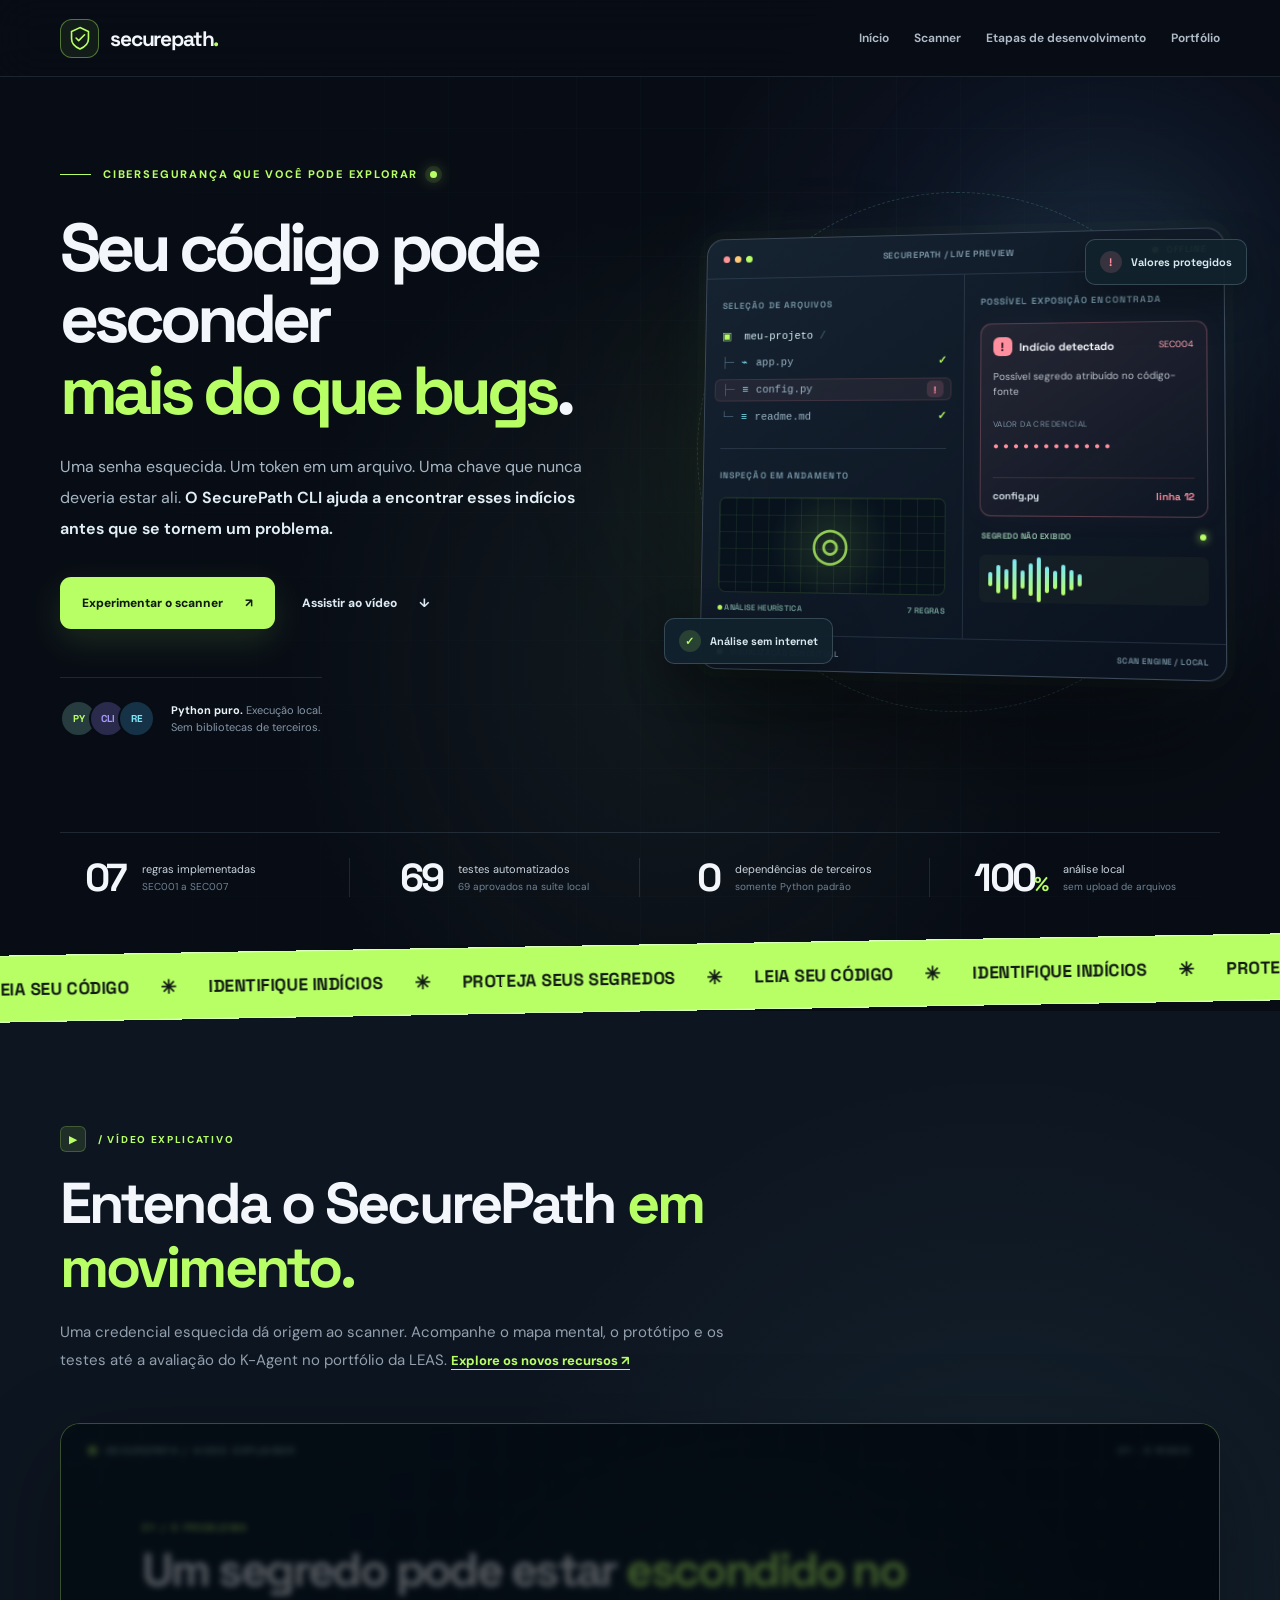
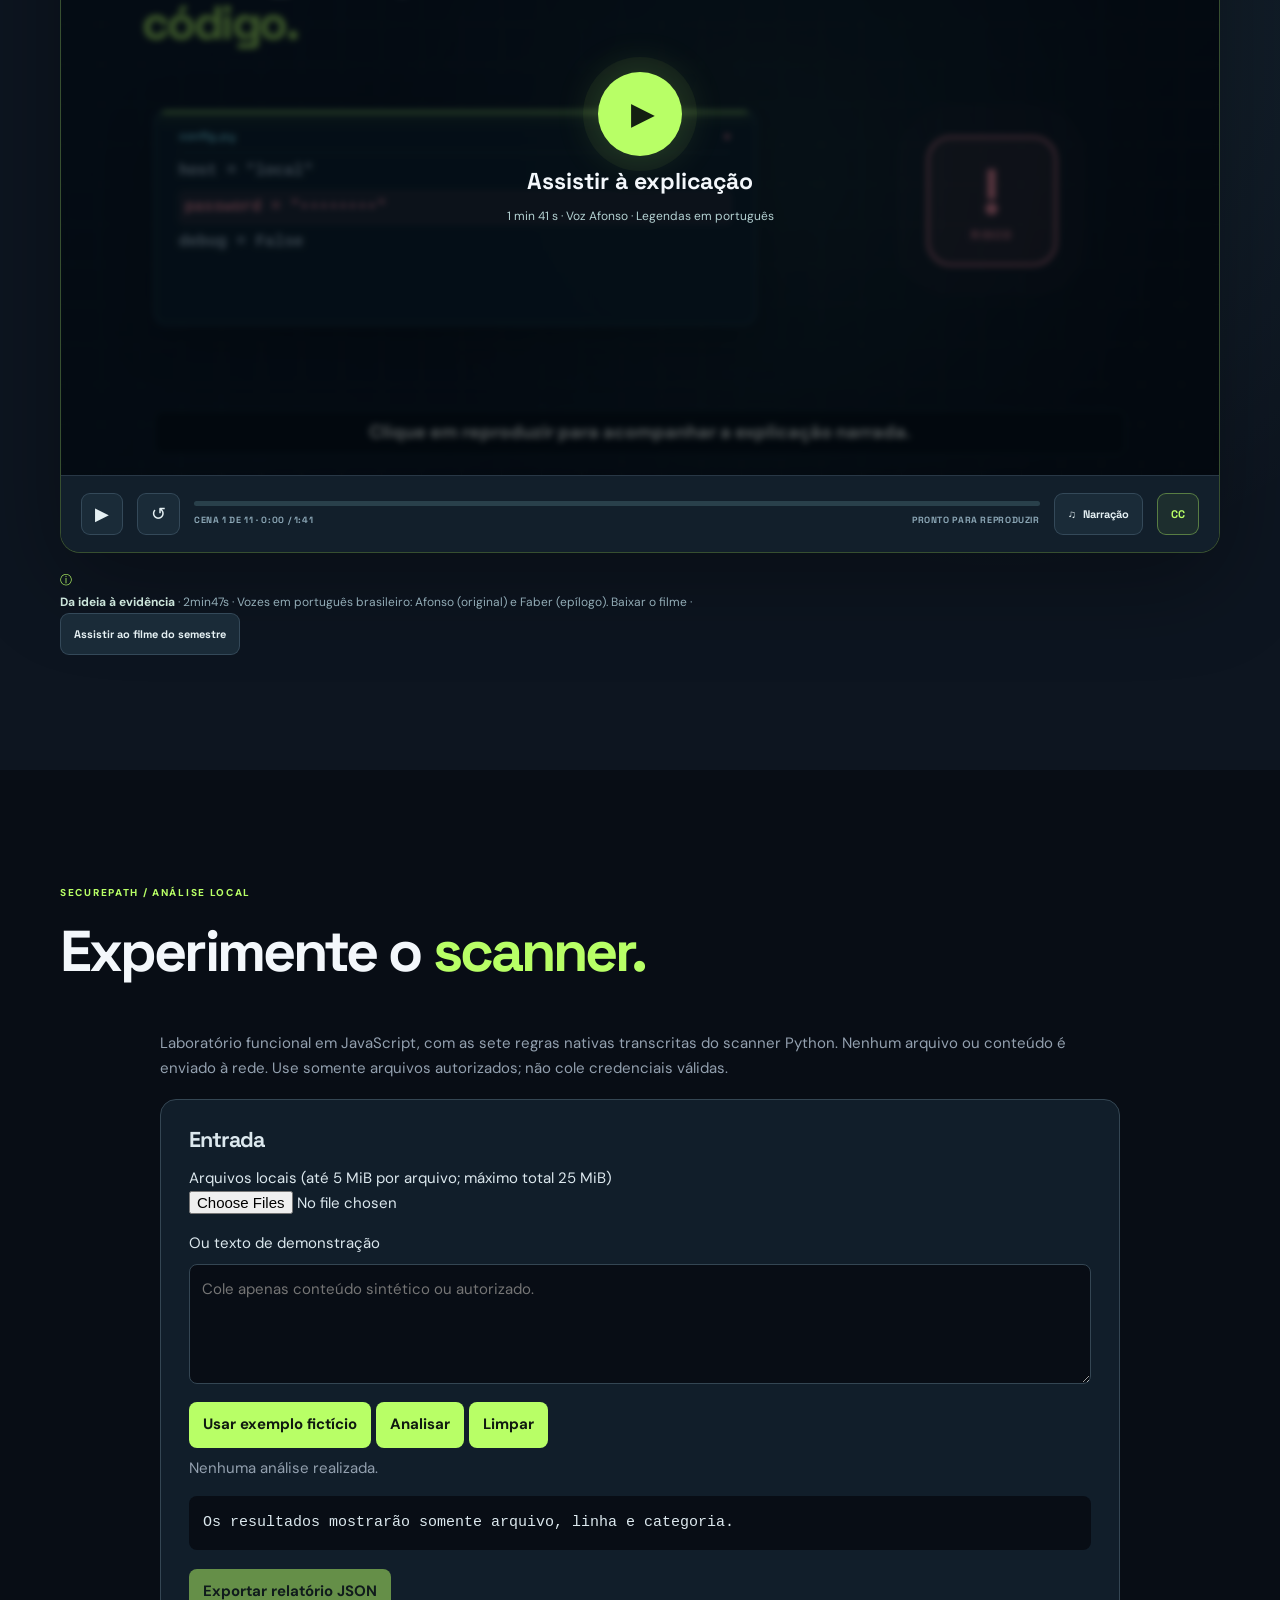
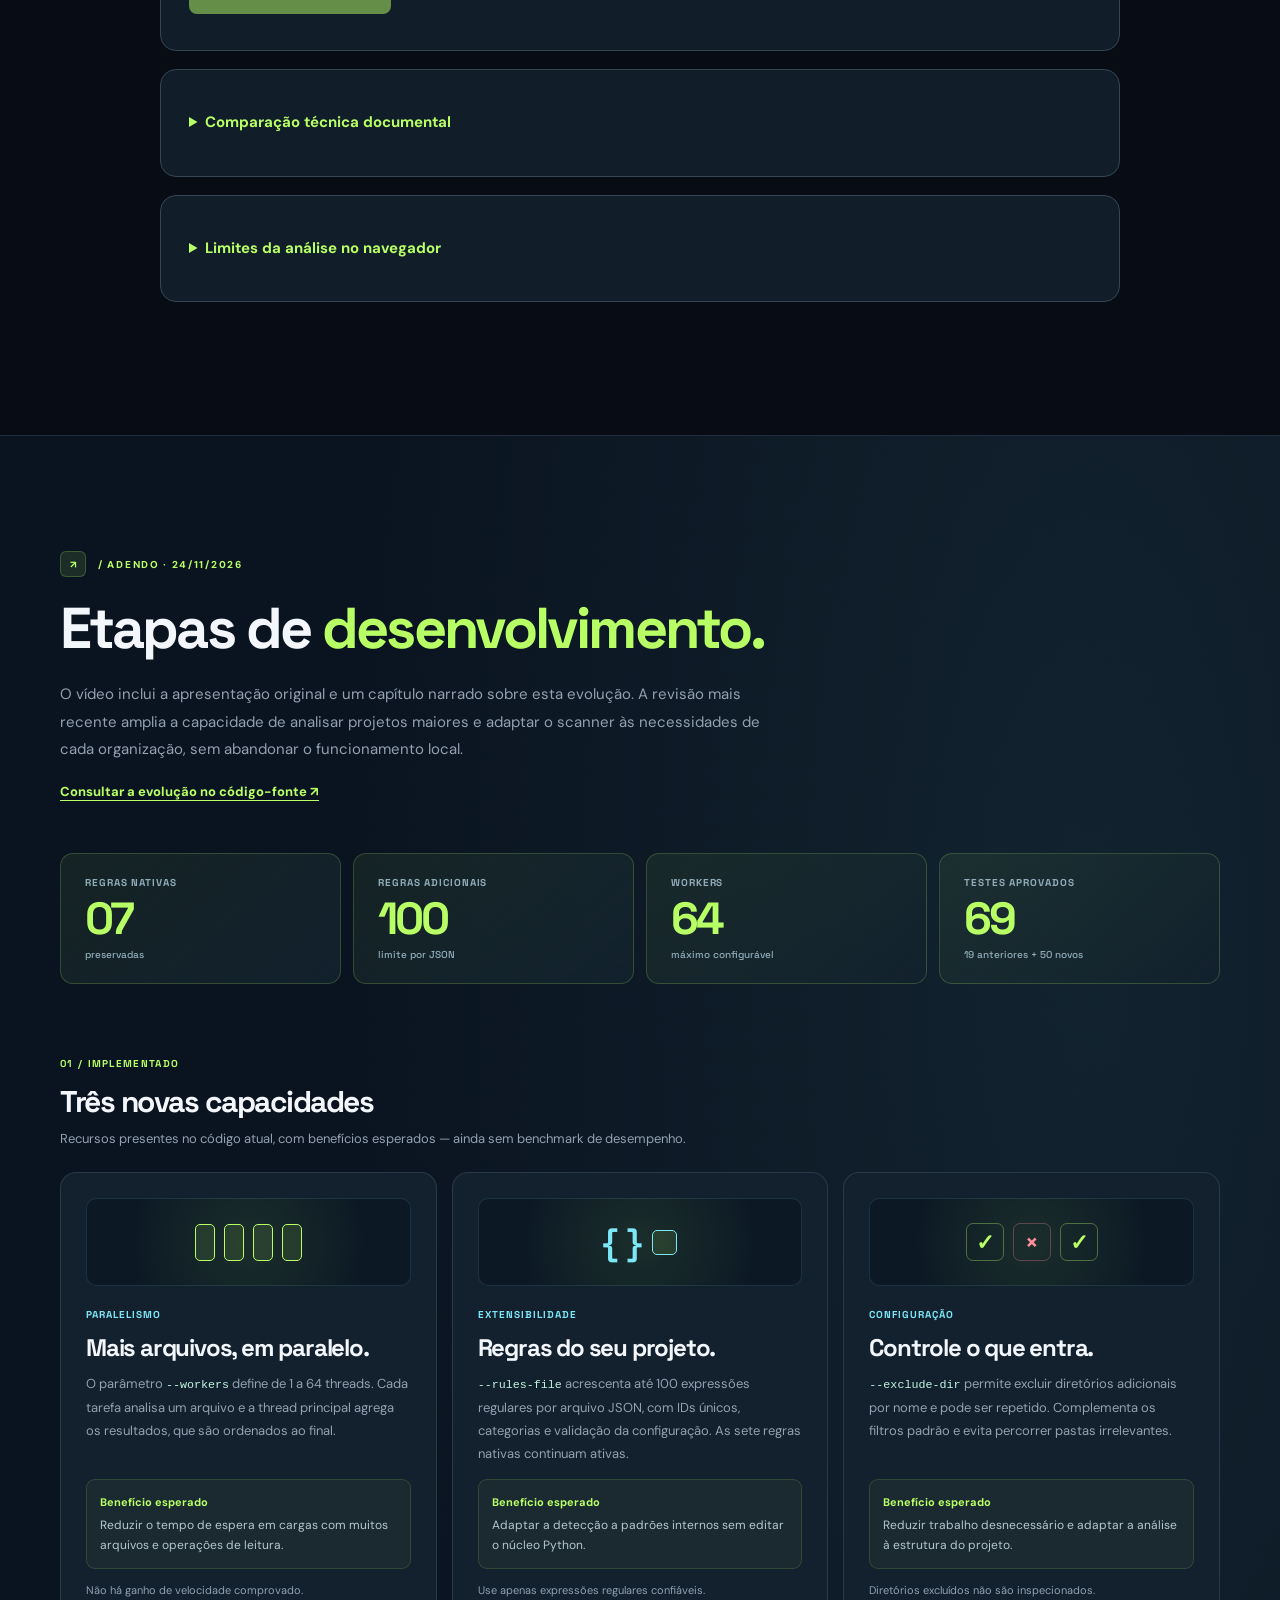
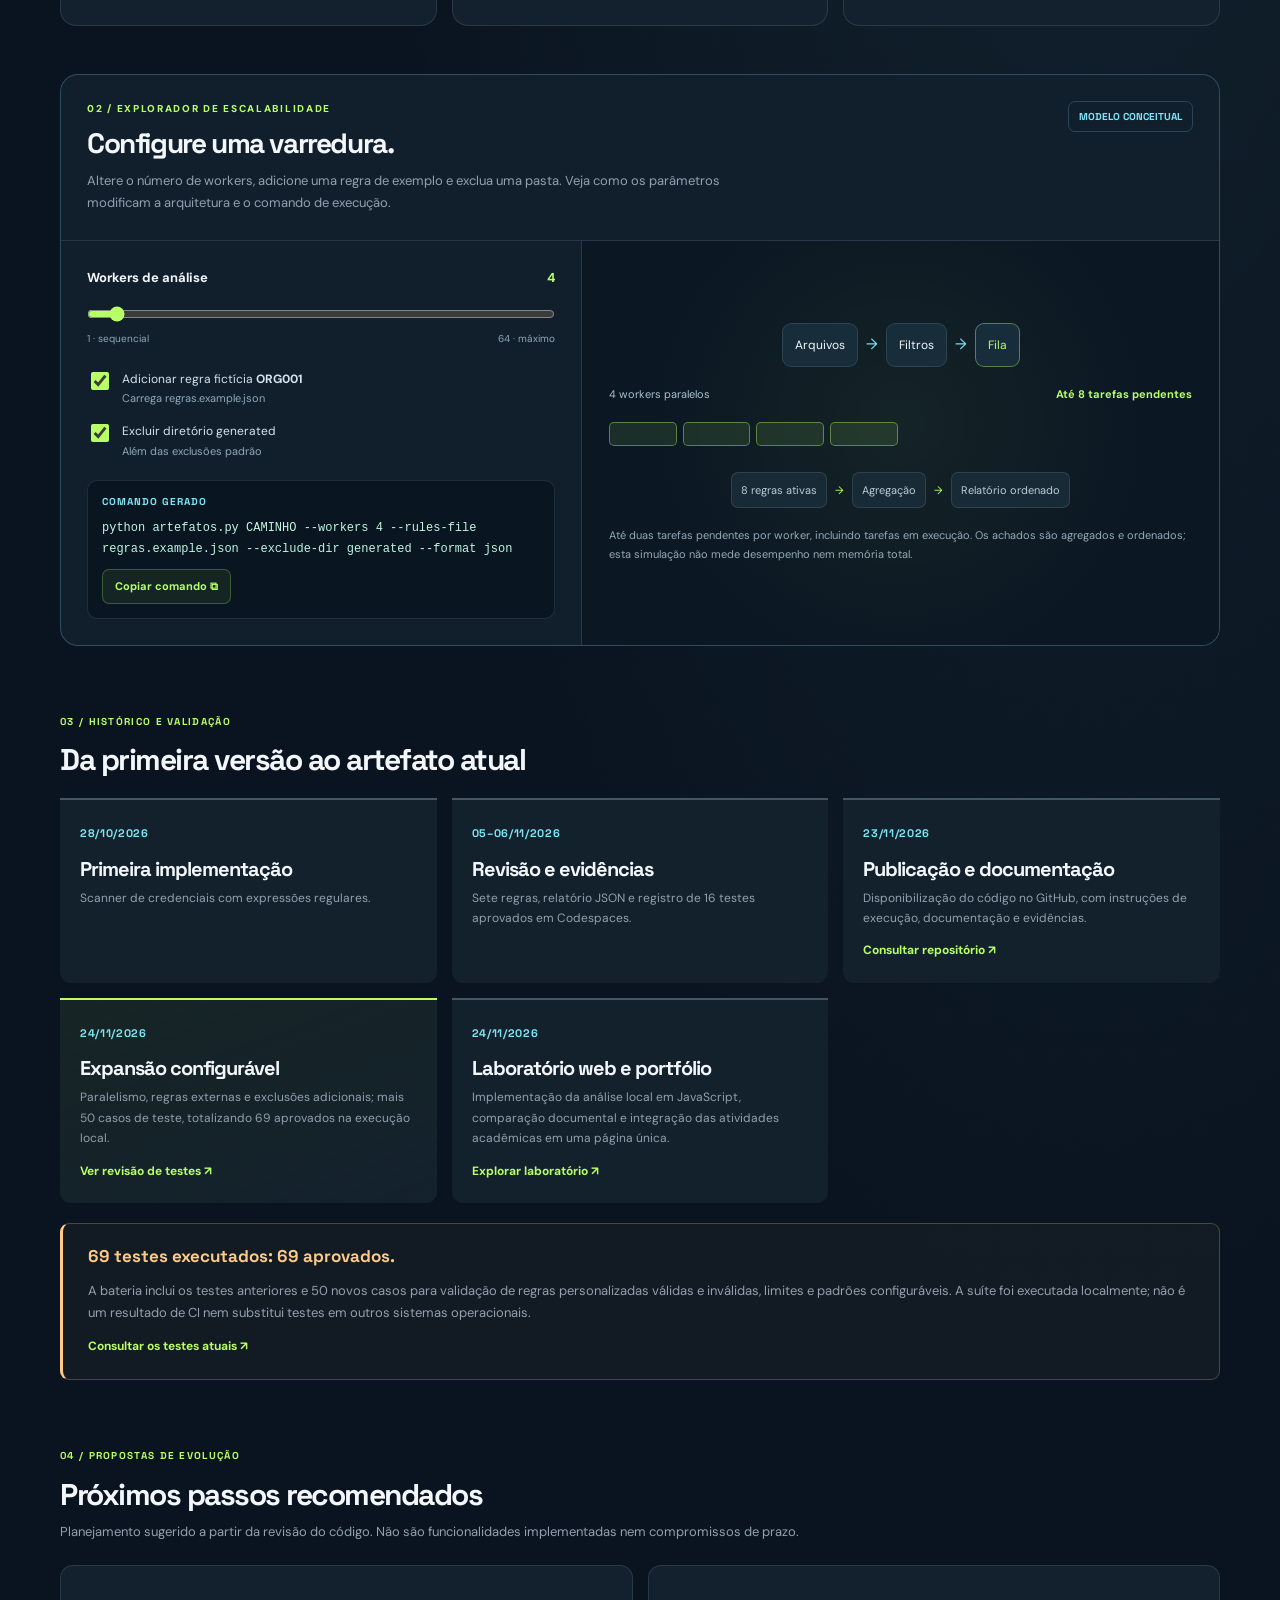
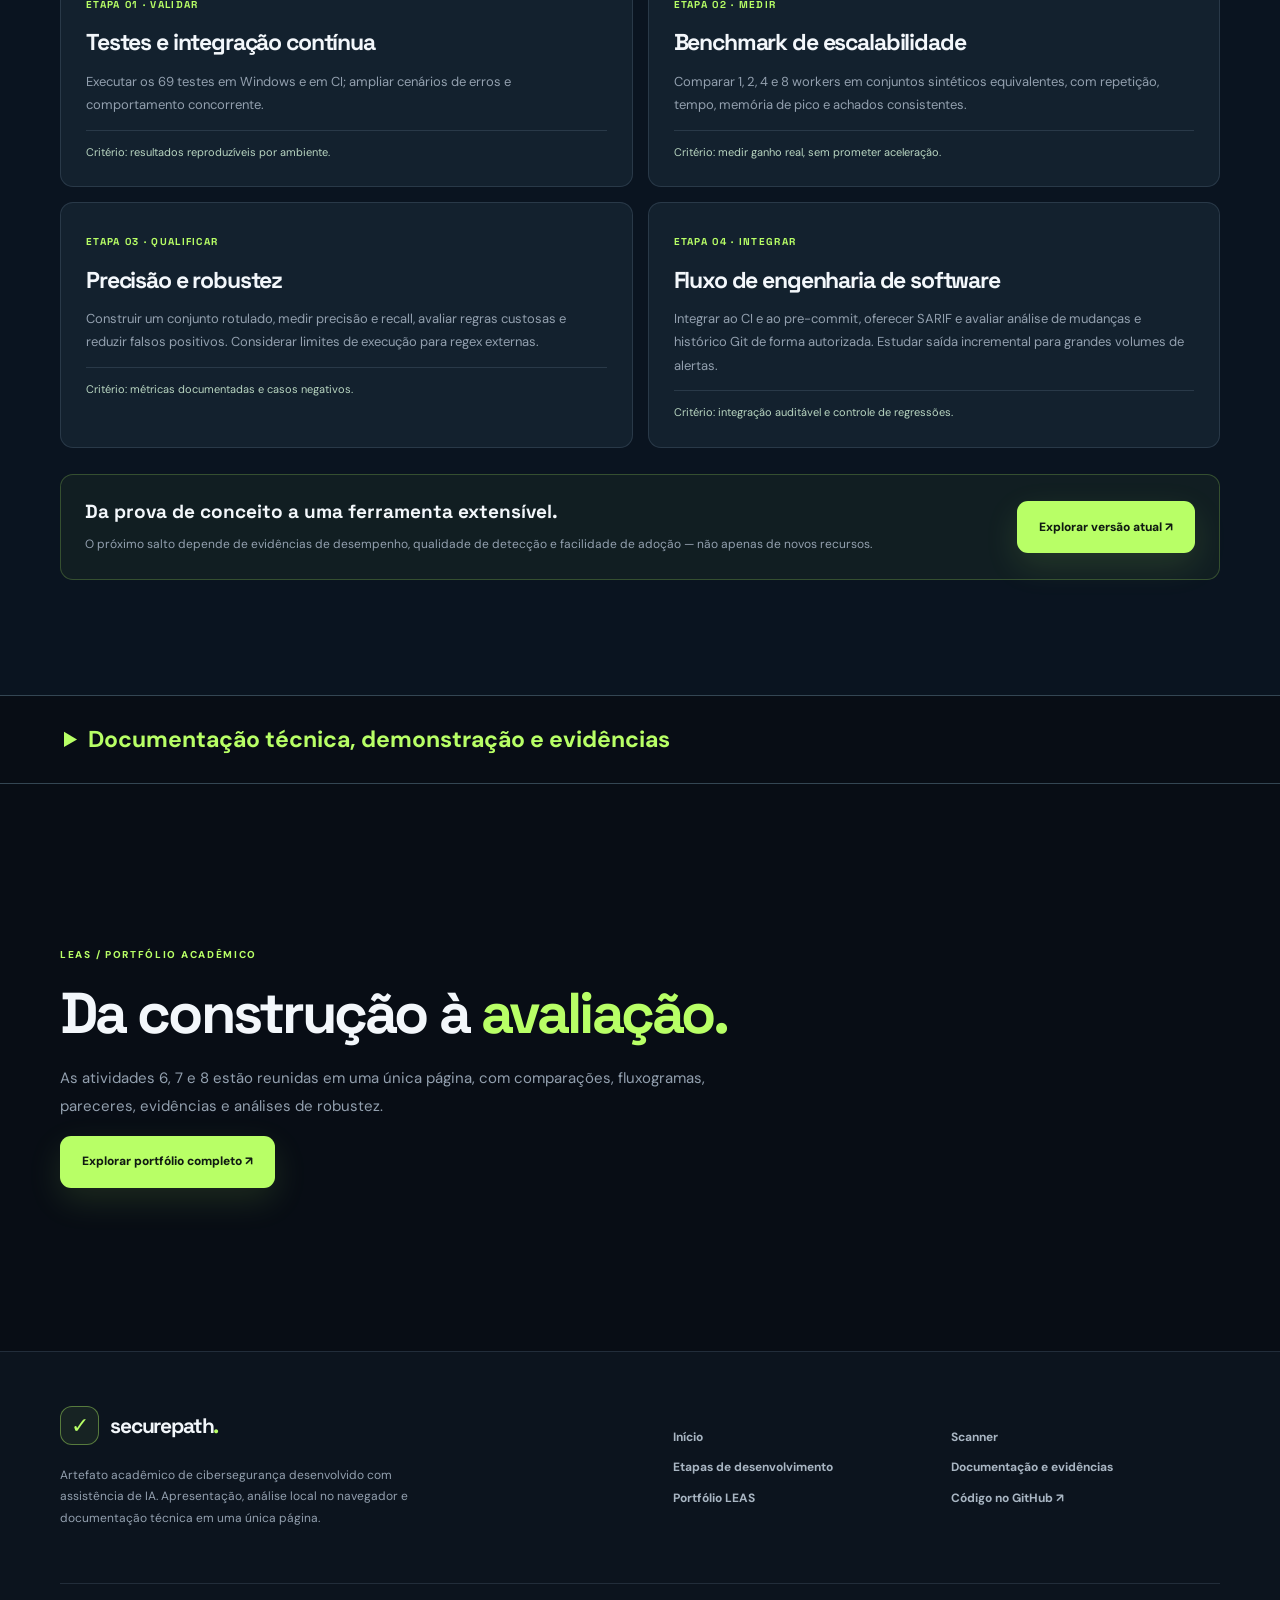
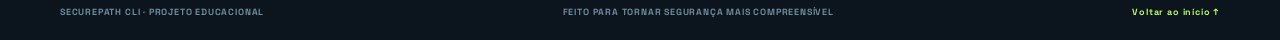
==== commit 35ec6b5b: "Publica filme de 2min47s na página principal e mantém player original acessível" ====
--- a/docs/index.html
+++ b/docs/index.html
@@ -12,8 +12,8 @@
 <link rel="preconnect" href="https://fonts.googleapis.com">
 <link rel="preconnect" href="https://fonts.gstatic.com" crossorigin>
 <link href="https://fonts.googleapis.com/css2?family=DM+Sans:wght@400;500;600;700;800&family=Space+Grotesk:wght@400;500;600;700&display=swap" rel="stylesheet">
-<link rel="stylesheet" href="./style.css?v=5.0">
-<script src="./app.js?v=5.0" defer></script>
+<link rel="stylesheet" href="./style.css?v=11.1">
+<script src="./app.js?v=11.1" defer></script>
 <style> .scanner-live{max-width:960px;margin:auto;color:#dce8ee}.scanner-live p{margin:0 0 16px;line-height:1.65}.scanner-panel{border:1px solid #344653;background:#111e2a;border-radius:16px;padding:clamp(16px,3vw,28px);margin:18px 0;min-width:0}.scanner-panel h2{font-size:1.35rem;margin:0 0 12px}.scanner-panel label{display:block;margin:14px 0}.scanner-panel textarea{display:block;width:100%;min-height:120px;margin-top:8px;padding:12px;border:1px solid #344653;background:#080d15;color:#f3f7fb;border-radius:8px;font:inherit;resize:vertical}.scanner-panel input{max-width:100%;color:inherit}.scanner-panel button{background:#b8ff66;color:#101a10;border:0;border-radius:8px;padding:10px 14px;font:inherit;font-weight:700;cursor:pointer;margin:4px 5px 8px 0}.scanner-panel button:disabled{opacity:.5;cursor:not-allowed}.scanner-panel pre{white-space:pre-wrap;overflow-wrap:anywhere;background:#080d15;padding:14px;border-radius:8px;max-height:360px;overflow:auto}.scanner-panel summary,.technical-details>summary{cursor:pointer;font-weight:700;color:#b8ff66;padding:12px 0}.scanner-panel table{border-collapse:collapse;width:100%;font-size:14px}.scanner-panel th,.scanner-panel td{padding:10px;border-bottom:1px solid #344653;text-align:left;vertical-align:top}.scanner-panel .scroll{overflow:auto}.scanner-panel small{color:#b0bbc8}.scanner-panel a{color:#b8ff66}.technical-details{margin:0 auto 48px;border-top:1px solid #344653;border-bottom:1px solid #344653}.technical-details>summary{width:min(1160px,90%);margin:auto;padding:24px 0;font-size:clamp(18px,2.5vw,23px)}.technical-details>summary:focus-visible,.scanner-panel summary:focus-visible{outline:2px solid #b8ff66;outline-offset:4px}.desktop-nav a[aria-current="location"]{color:#b8ff66}.scanner-live [id]{scroll-margin-top:95px}</style>
 </head>
 <body>
@@ -68,10 +68,10 @@
   <div class="section-head reveal">
    <span class="overline"><span>▶</span> / VÍDEO EXPLICATIVO</span>
    <h2 id="explainer-heading">Entenda o SecurePath <em>em movimento.</em></h2>
-   <p>Acompanhe uma explicação animada, com <strong>narração em português e legendas sincronizadas</strong>, desde o risco de expor senhas até o relatório do scanner. A versão ampliada inclui a evolução técnica de 24/11/2026, com 69 testes registrados como aprovados. <a class="evo-source" href="#evolucao">Explore os novos recursos ↗</a></p>
+   <p>Uma credencial esquecida dá origem ao scanner. Acompanhe o mapa mental, o protótipo e os testes até a avaliação do K-Agent no portfólio da LEAS. <a class="evo-source" href="#evolucao">Explore os novos recursos ↗</a></p>
   </div>
   <div class="explainer-player reveal" id="explainer-player" aria-label="Apresentação animada e narrada do SecurePath CLI">
-   <div id="explainer-native" class="explainer-native" hidden><video id="explainer-mp4" controls playsinline preload="none" aria-label="Vídeo atualizado do SecurePath CLI"><source src="./media/securepath-explainer-v2.mp4" type="video/mp4"><track src="./media/securepath-v2-ptbr.vtt" kind="subtitles" srclang="pt-BR" label="Português"></video></div>
+   <div id="explainer-native" class="explainer-native" hidden><video id="explainer-mp4" controls playsinline preload="metadata" poster="./media/securepath-semestre.jpg" aria-label="Vídeo atualizado do SecurePath CLI"><source src="./media/securepath-semestre.mp4" type="video/mp4"><track src="./media/securepath-semestre.vtt" kind="subtitles" srclang="pt-BR" label="Português" default></video></div>
    <div class="explainer-screen" id="explainer-screen">
     <div class="clip-top"><span><i class="clip-live-dot"></i> SECUREPATH / VIDEO EXPLAINER</span><span id="clip-topic">01 · O RISCO</span></div>
     <div class="clip-visuals" aria-hidden="true">
@@ -147,7 +147,7 @@
     <button type="button" id="clip-captions" class="clip-pill-btn selected" aria-pressed="true" aria-label="Ativar ou desativar legendas">CC</button>
    </div>
   </div>
-  <div class="clip-note reveal"><span>ⓘ</span> Versão ampliada · 11 cenas · narração neural Afonso em português brasileiro. A faixa original foi preservada e o novo capítulo usa a mesma voz. Se o áudio não estiver disponível, a reprodução mantém as legendas, sem substituí-lo pela voz robótica.</div>
+  <div class="clip-note reveal"><span>ⓘ</span> <div><strong>Da ideia à evidência</strong> · 2min47s · Vozes em português brasileiro: Afonso (original) e Faber (epílogo). <a href="./media/securepath-semestre.mp4" download>Baixar o filme</a> · <button type="button" id="clip-version" class="clip-pill-btn" hidden>Assistir à animação original</button></div></div>
  </div>
 </section>
 
--- a/docs/style.css
+++ b/docs/style.css
@@ -209,3 +209,6 @@
 .clip-roadmap{position:absolute;left:7%;right:7%;top:44%;display:grid;grid-template-columns:repeat(3,1fr);gap:14px}.clip-roadmap>div{display:grid;gap:9px;padding:18px;background:#142633;border:1px solid rgba(184,255,102,.24);border-radius:12px}.clip-roadmap span{font:750 23px var(--display);color:var(--lime)}.clip-roadmap b{font:750 clamp(14px,2.2vw,25px) var(--display)}.clip-roadmap small{font-size:11px;color:#aac4ce}
 @media(max-width:740px){.clip-upgrade-flow{left:5%;right:5%;gap:5px}.clip-upgrade-flow>div:not(.clip-upgrade-arrow){min-height:80px;padding:8px 5px;gap:5px}.clip-upgrade-flow small,.clip-config-grid small,.clip-test-growth small{font-size:8px}.clip-upgrade-input span{font-size:16px}.clip-upgrade-queue b{font-size:11px}.clip-upgrade-queue i,.clip-upgrade-threads i{height:10px}.clip-upgrade-arrow{font-size:16px}.clip-config-grid{gap:7px;left:5%;right:5%}.clip-config-grid>div{padding:9px;gap:5px}.clip-config-grid strong{font-size:19px}.clip-config-grid code{font-size:10px}.clip-config-json,.clip-config-skip{font-size:9px;padding:6px}.clip-test-growth{gap:5px}.clip-test-growth>div{padding:10px 4px}.clip-test-growth strong{font-size:32px}.clip-test-growth>span{font-size:17px}.clip-test-growth small{font-size:7px}.clip-test-bar{top:72%;height:6px}.clip-roadmap{gap:6px}.clip-roadmap>div{padding:9px 6px;gap:5px}.clip-roadmap span{font-size:17px}.clip-roadmap b{font-size:13px}.clip-roadmap small{font-size:8px}.clip-upgrade-foot{font-size:9px;bottom:20%}}
 @media(prefers-reduced-motion:reduce){.clip-upgrade-queue i,.clip-upgrade-threads i{animation:none!important}}
+
+/* A faixa inclinada entre seções ultrapassa as bordas do viewport. */
+html{overflow-x:clip}
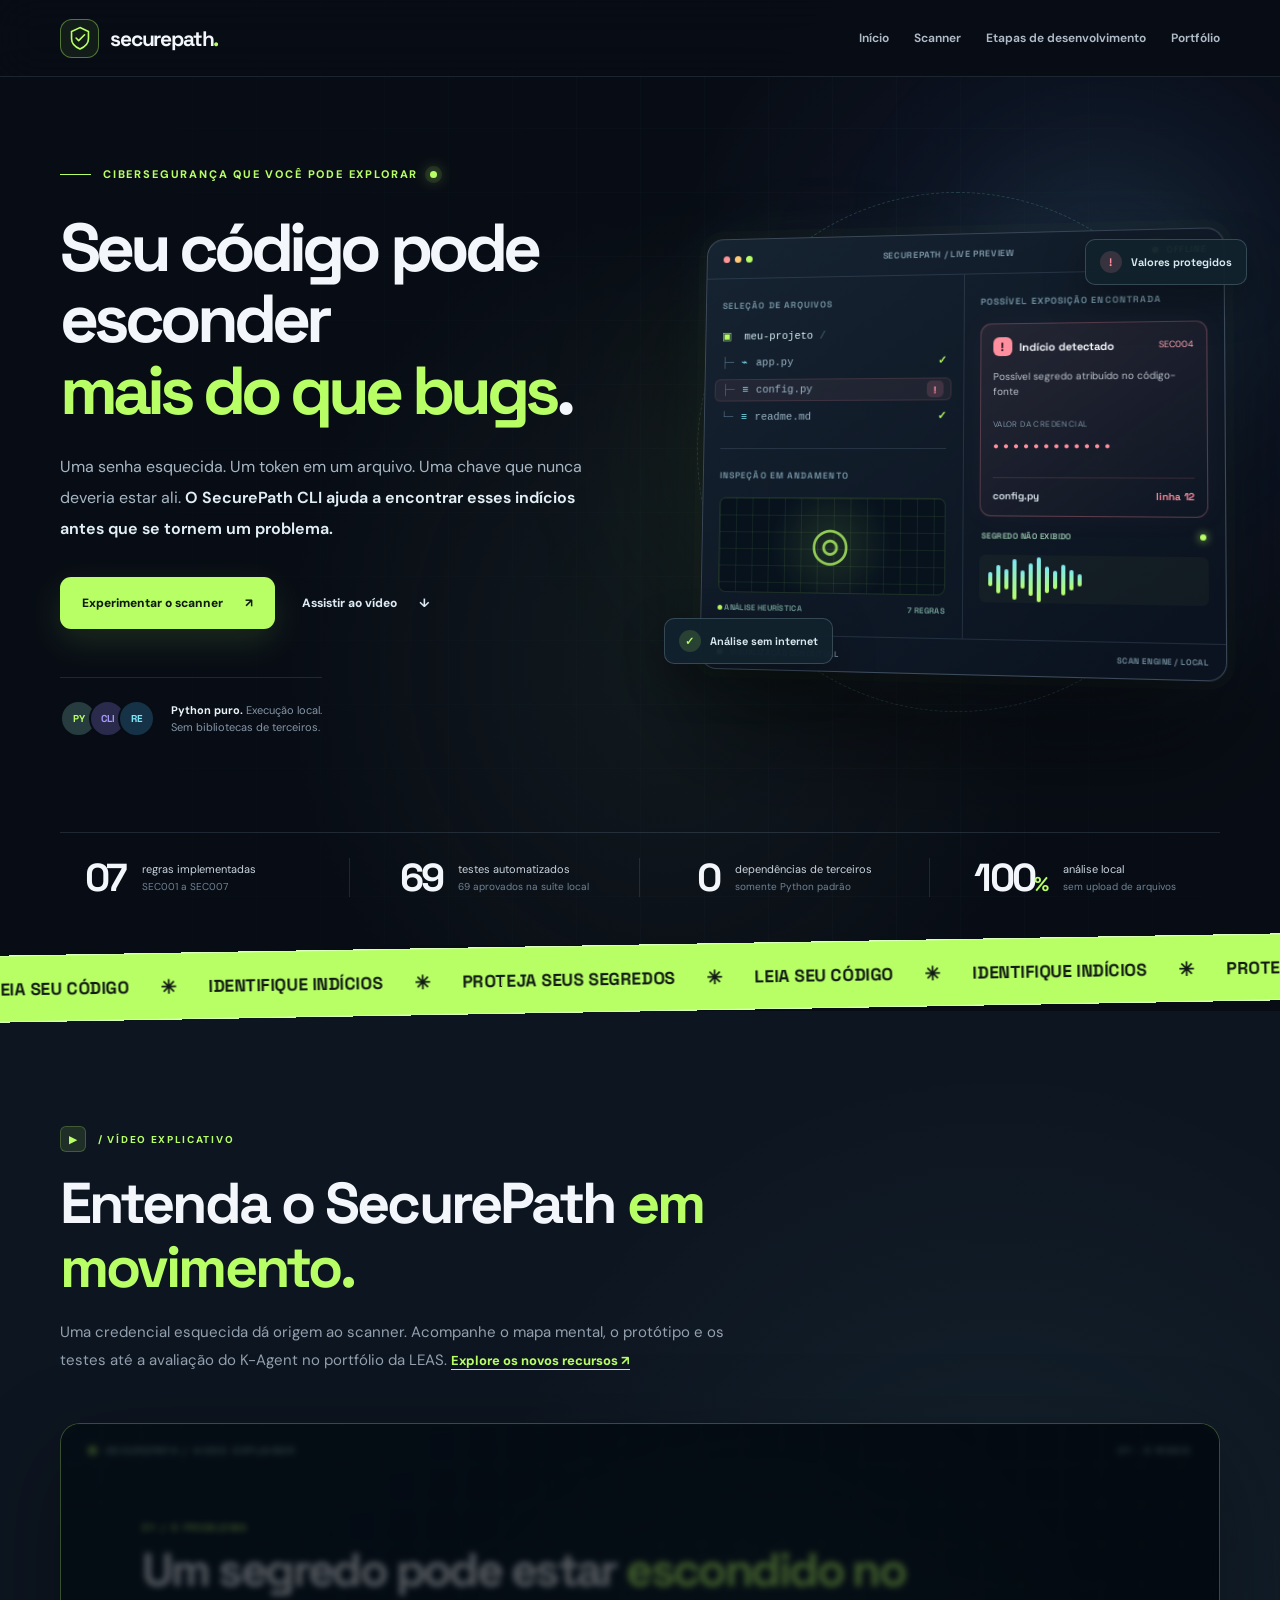
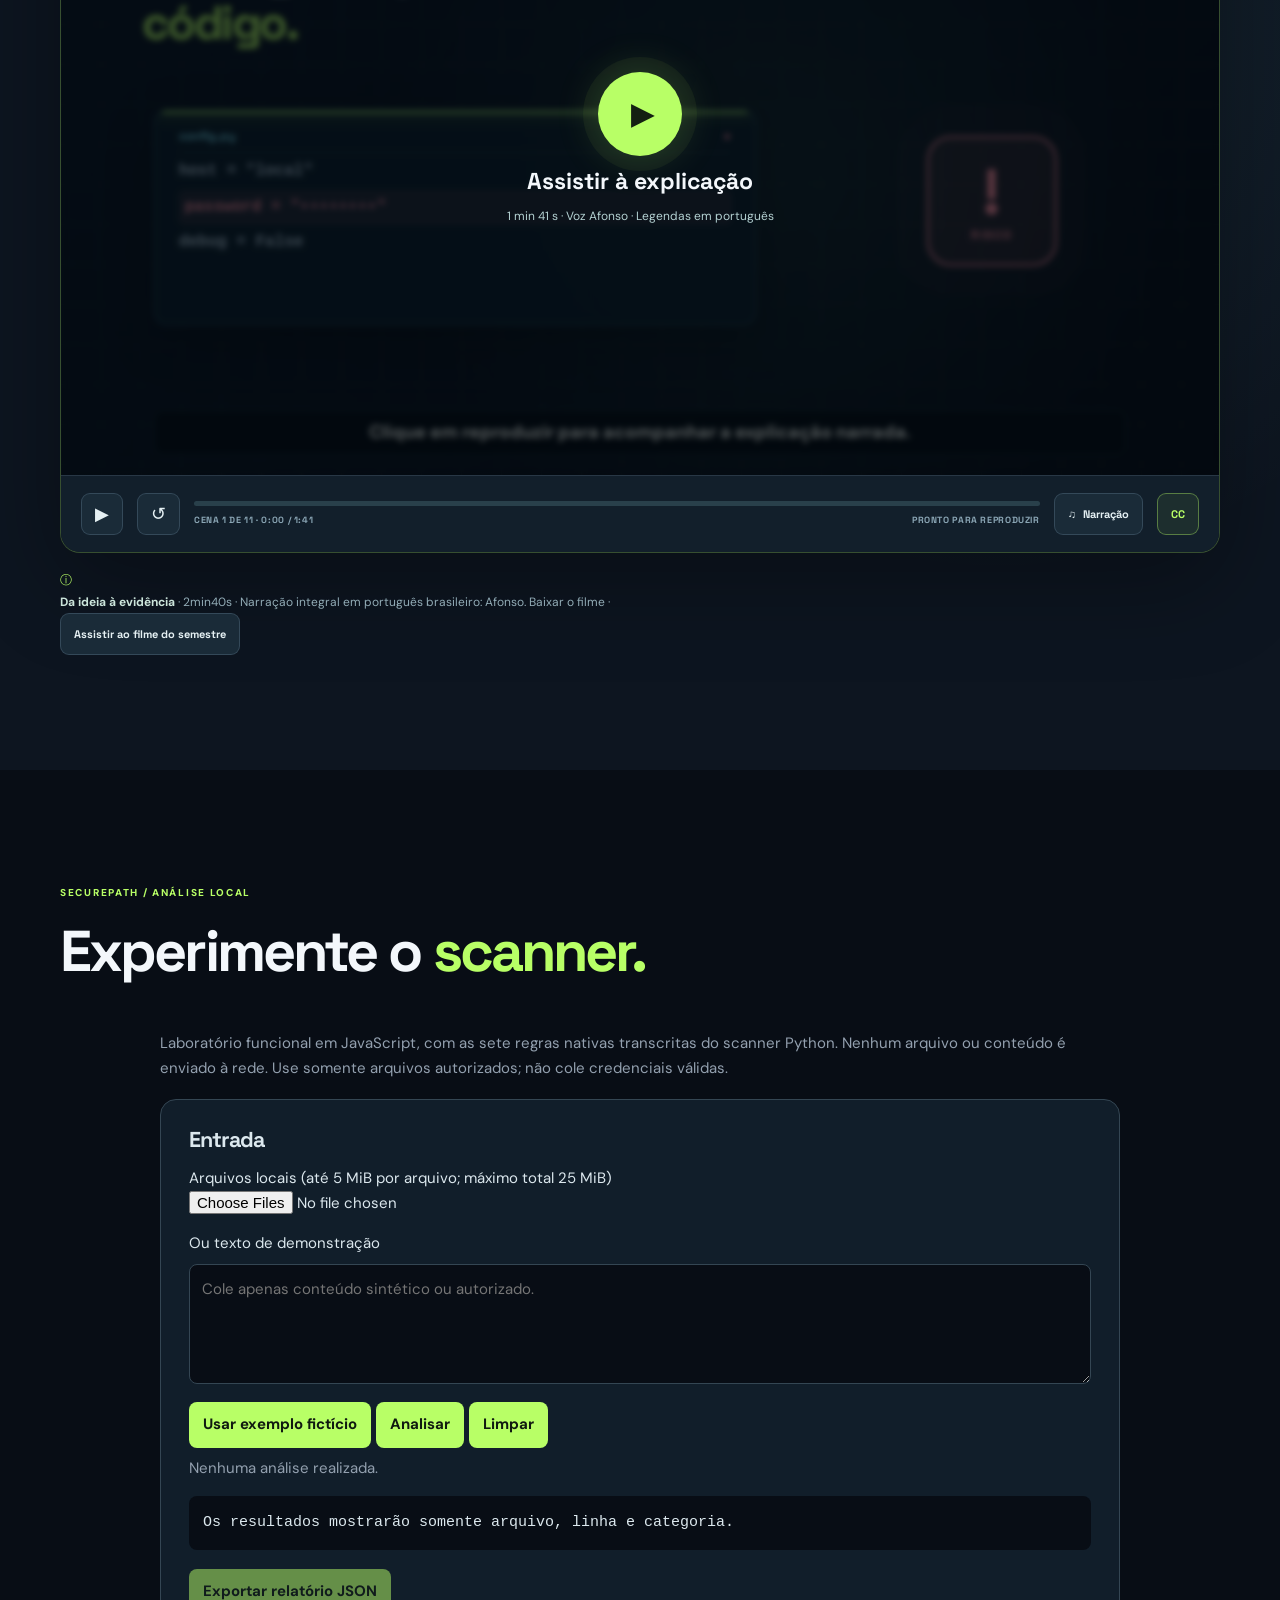
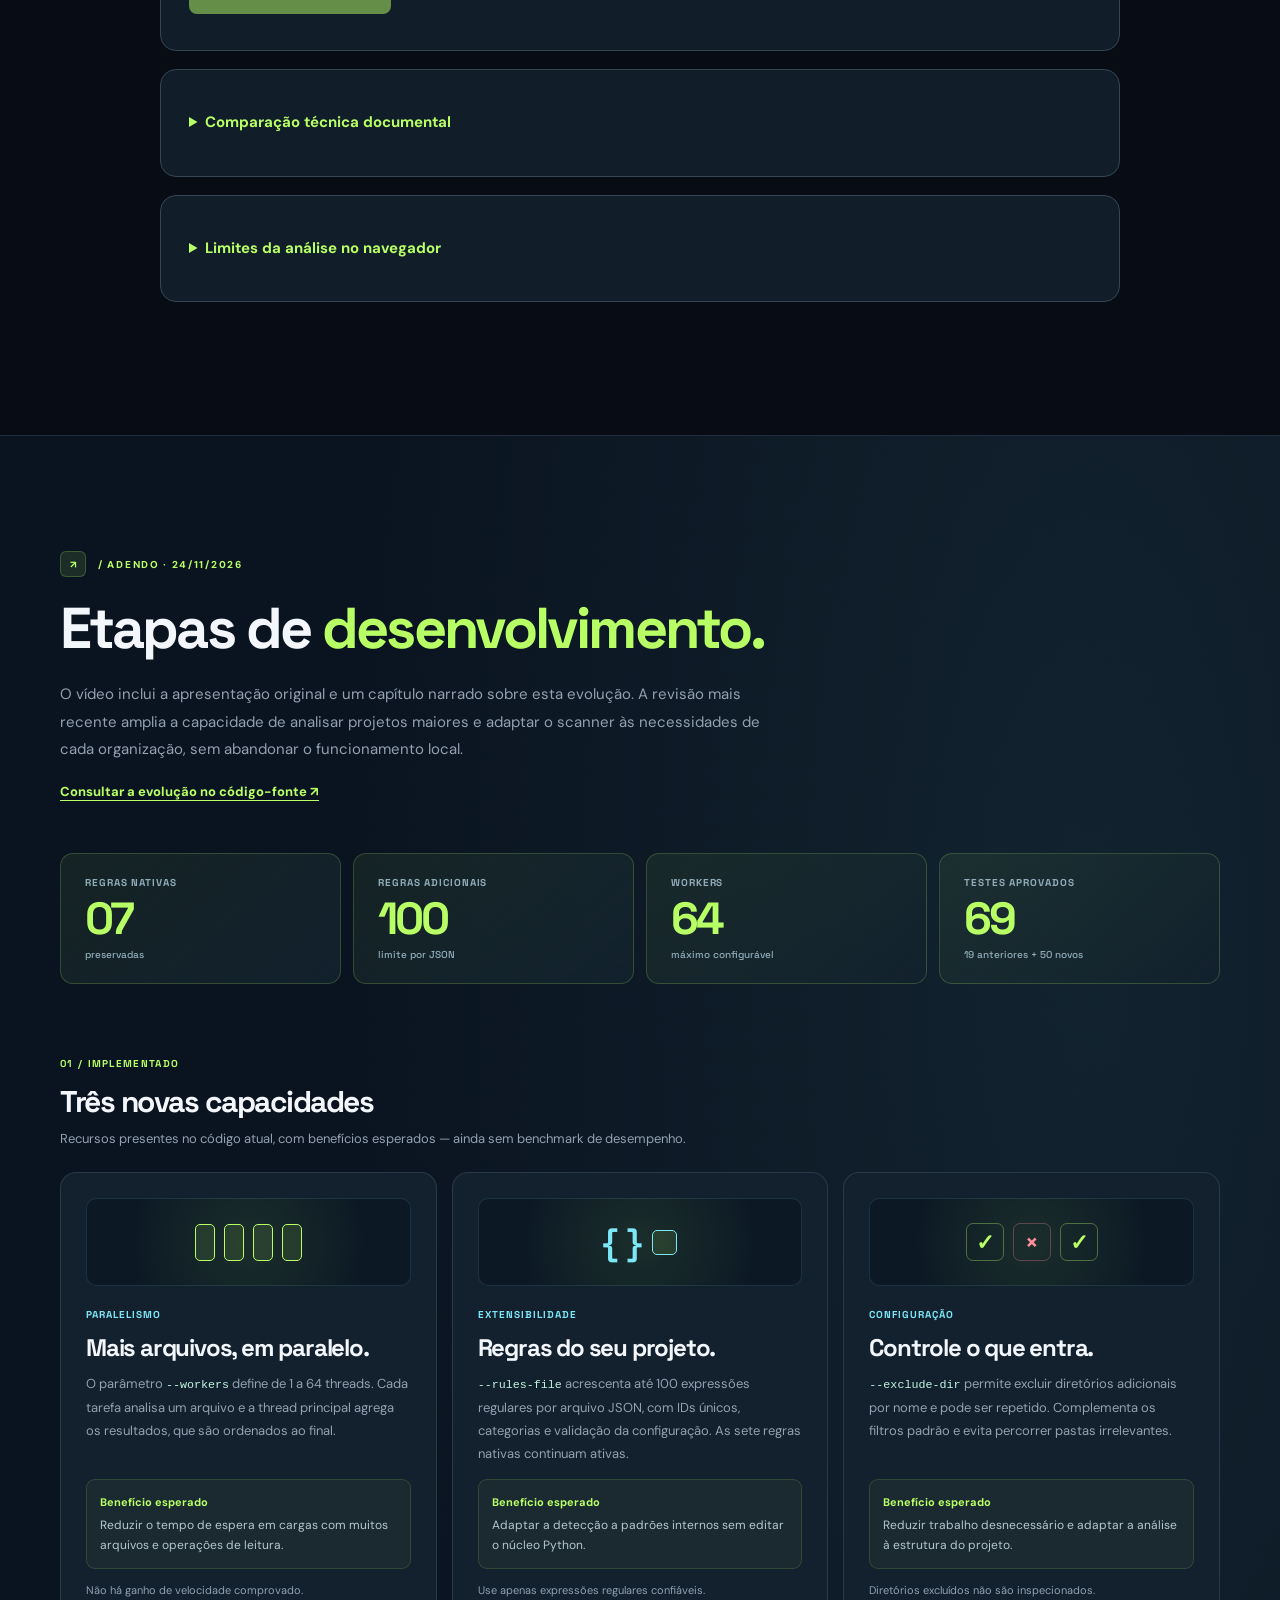
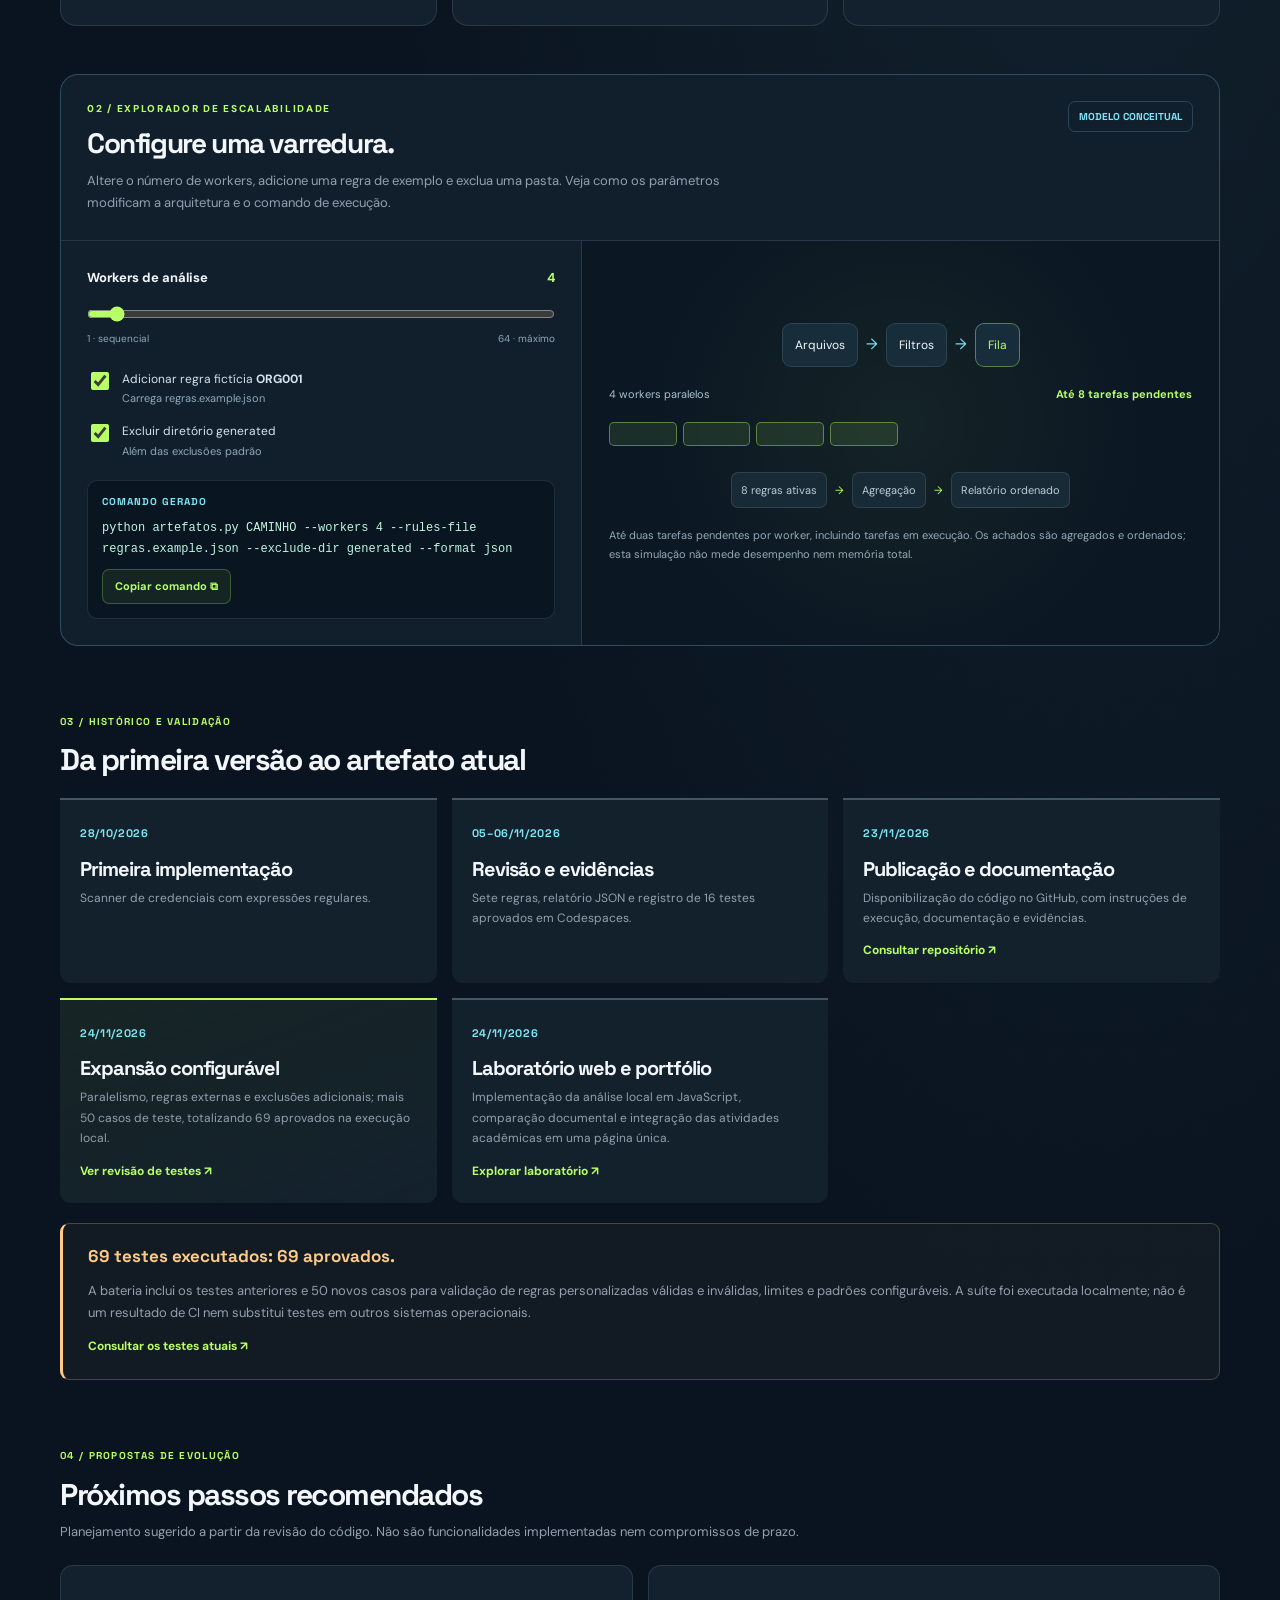
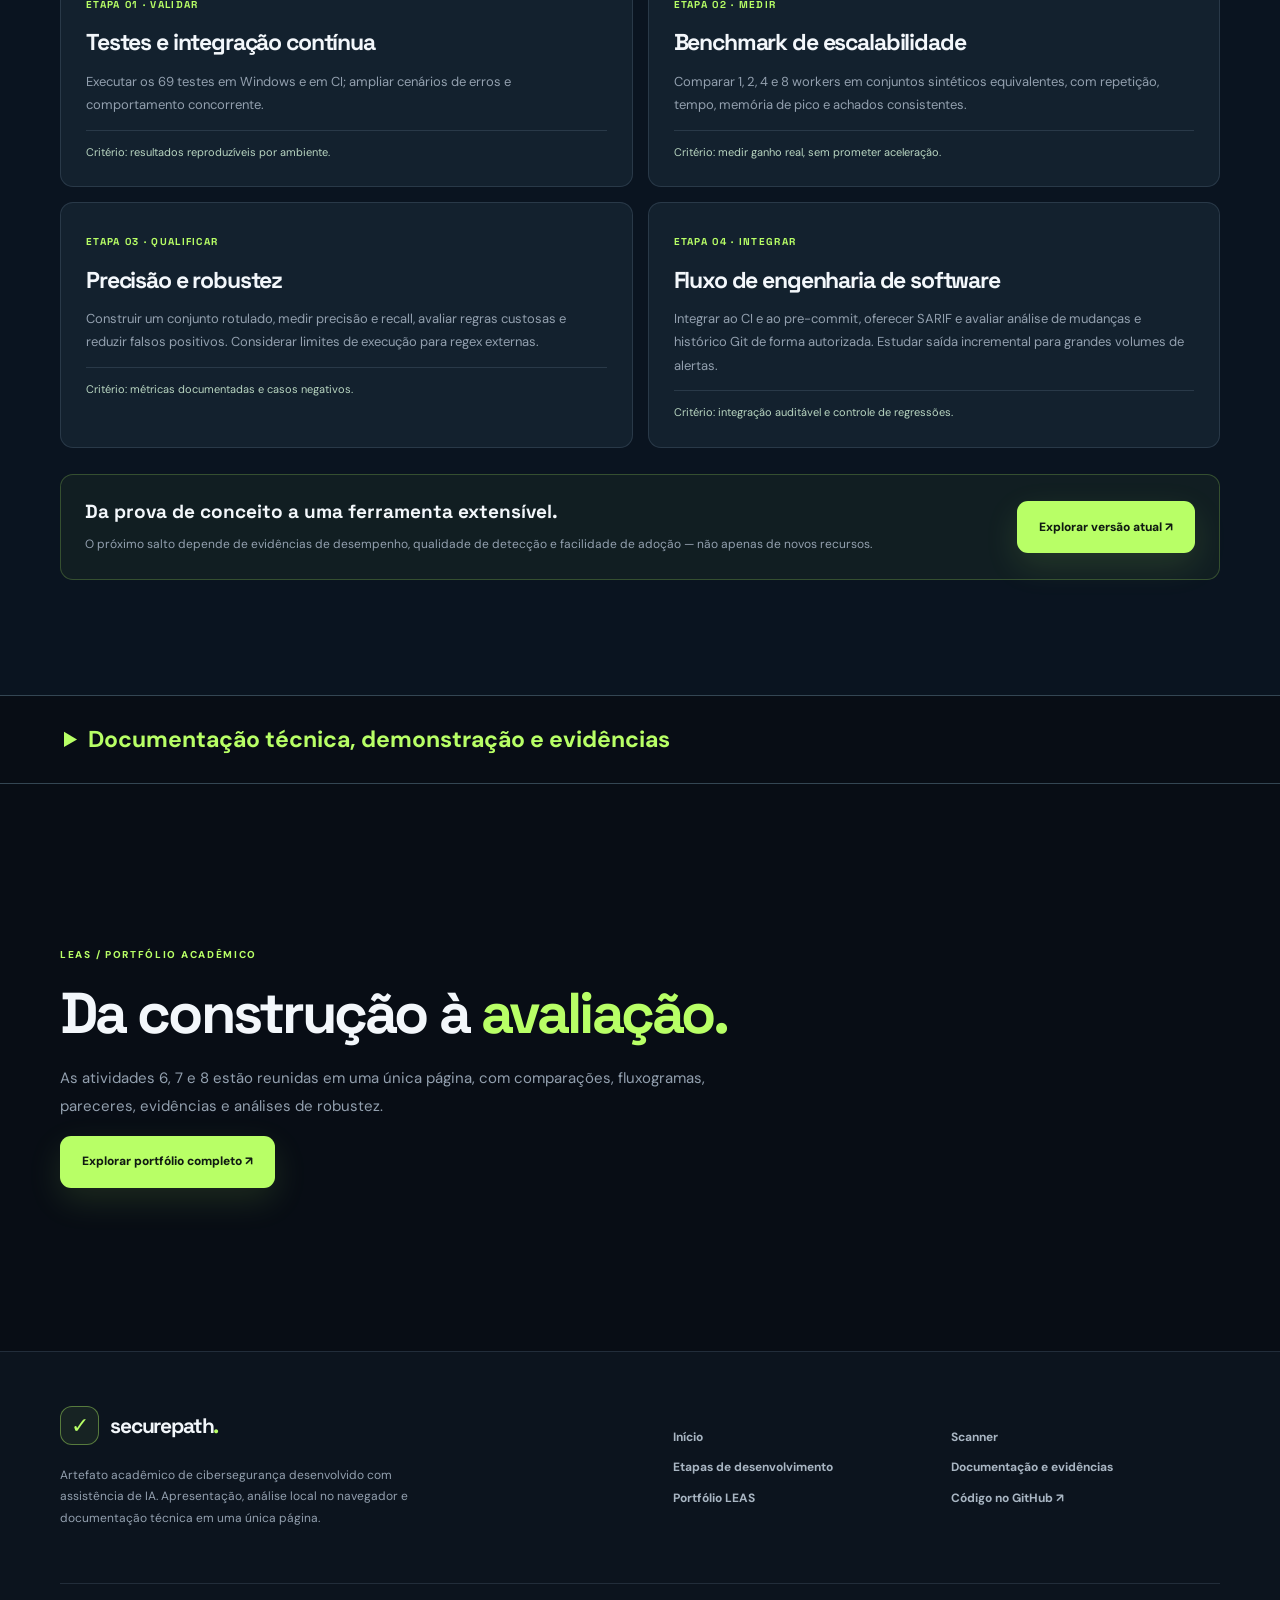
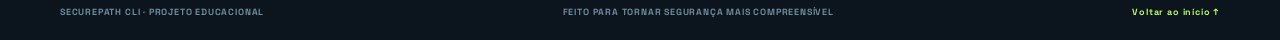
==== commit 632d7427: "media: publicar filme completo com narracao Afonso" ====
--- a/docs/index.html
+++ b/docs/index.html
@@ -71,7 +71,7 @@
    <p>Uma credencial esquecida dá origem ao scanner. Acompanhe o mapa mental, o protótipo e os testes até a avaliação do K-Agent no portfólio da LEAS. <a class="evo-source" href="#evolucao">Explore os novos recursos ↗</a></p>
   </div>
   <div class="explainer-player reveal" id="explainer-player" aria-label="Apresentação animada e narrada do SecurePath CLI">
-   <div id="explainer-native" class="explainer-native" hidden><video id="explainer-mp4" controls playsinline preload="metadata" poster="./media/securepath-semestre.jpg" aria-label="Vídeo atualizado do SecurePath CLI"><source src="./media/securepath-semestre.mp4" type="video/mp4"><track src="./media/securepath-semestre.vtt" kind="subtitles" srclang="pt-BR" label="Português" default></video></div>
+   <div id="explainer-native" class="explainer-native" hidden><video id="explainer-mp4" controls playsinline preload="metadata" poster="./media/securepath-semestre.jpg" aria-label="Vídeo atualizado do SecurePath CLI"><source src="./media/securepath-semestre-afonso.mp4" type="video/mp4"><track src="./media/securepath-semestre-afonso.vtt" kind="subtitles" srclang="pt-BR" label="Português" default></video></div>
    <div class="explainer-screen" id="explainer-screen">
     <div class="clip-top"><span><i class="clip-live-dot"></i> SECUREPATH / VIDEO EXPLAINER</span><span id="clip-topic">01 · O RISCO</span></div>
     <div class="clip-visuals" aria-hidden="true">
@@ -147,7 +147,7 @@
     <button type="button" id="clip-captions" class="clip-pill-btn selected" aria-pressed="true" aria-label="Ativar ou desativar legendas">CC</button>
    </div>
   </div>
-  <div class="clip-note reveal"><span>ⓘ</span> <div><strong>Da ideia à evidência</strong> · 2min47s · Vozes em português brasileiro: Afonso (original) e Faber (epílogo). <a href="./media/securepath-semestre.mp4" download>Baixar o filme</a> · <button type="button" id="clip-version" class="clip-pill-btn" hidden>Assistir à animação original</button></div></div>
+  <div class="clip-note reveal"><span>ⓘ</span> <div><strong>Da ideia à evidência</strong> · 2min40s · Narração integral em português brasileiro: Afonso. <a href="./media/securepath-semestre-afonso.mp4" download>Baixar o filme</a> · <button type="button" id="clip-version" class="clip-pill-btn" hidden>Assistir à animação original</button></div></div>
  </div>
 </section>
 
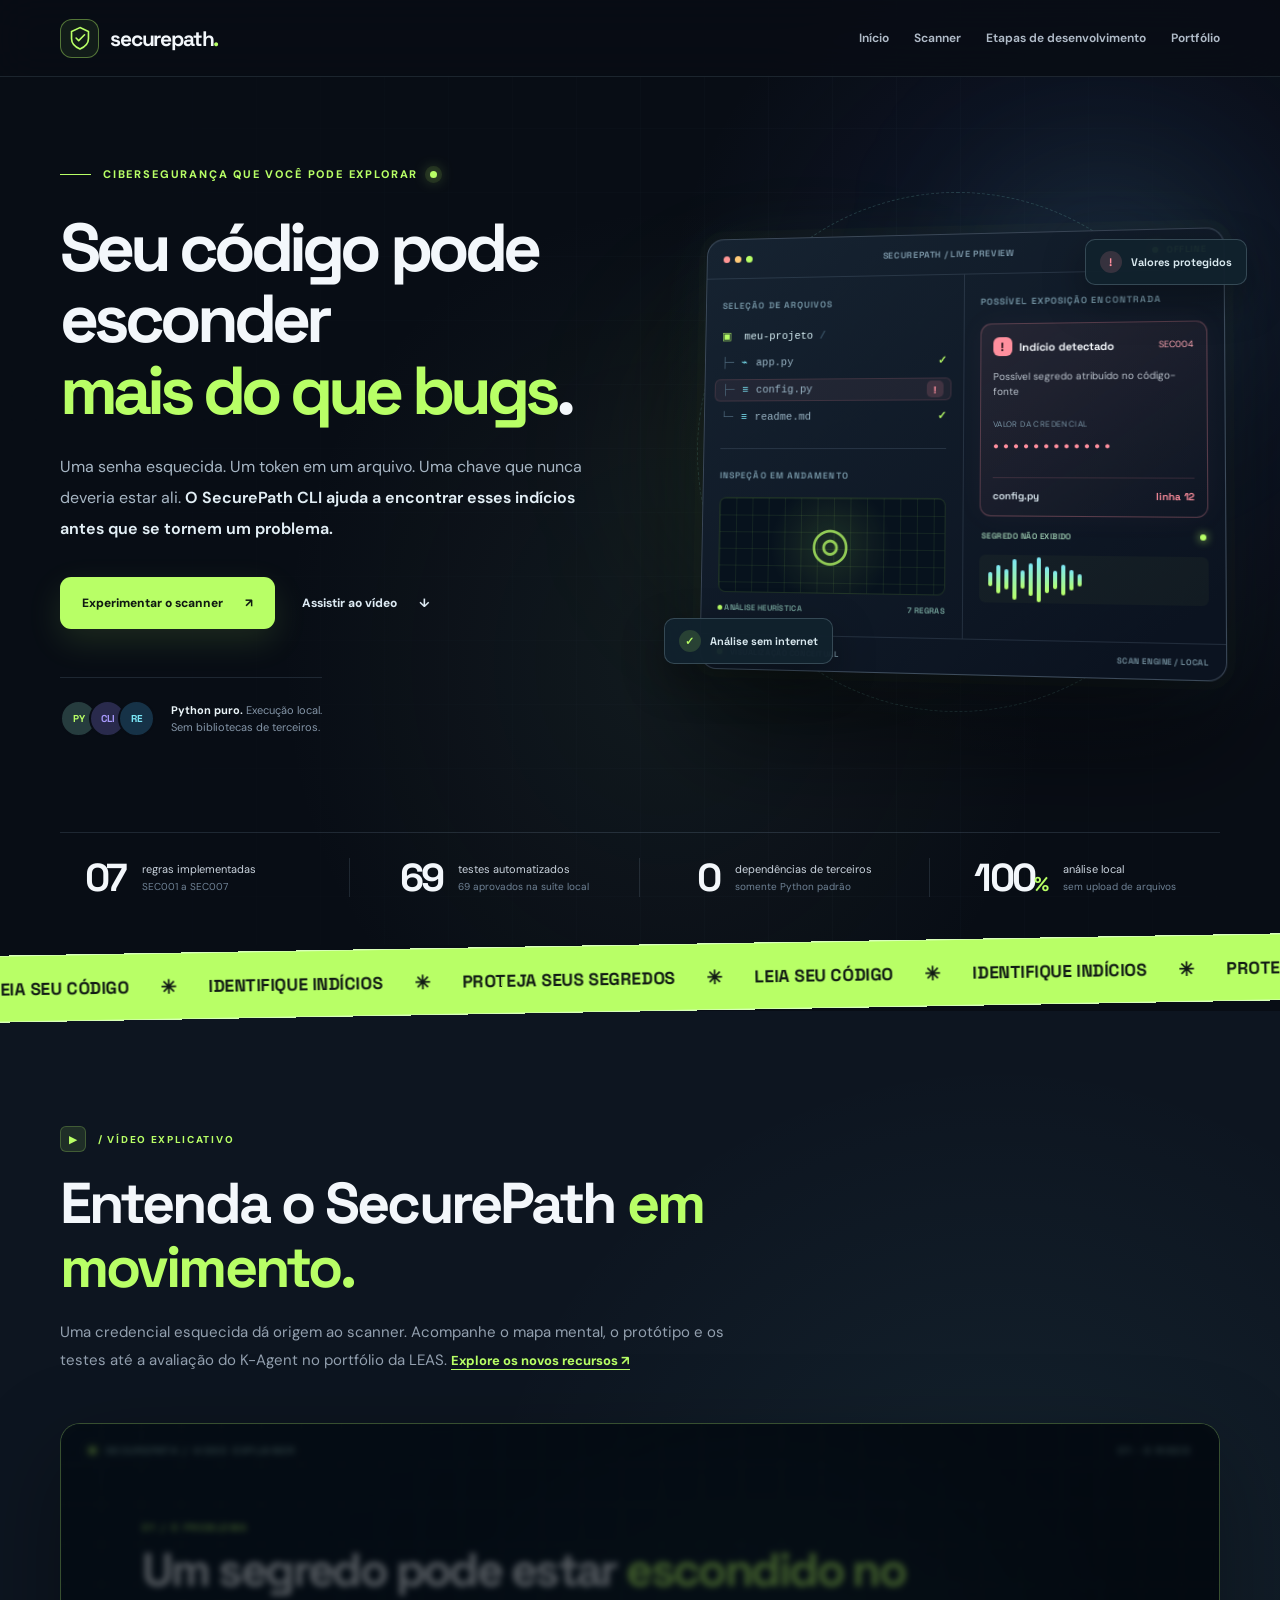
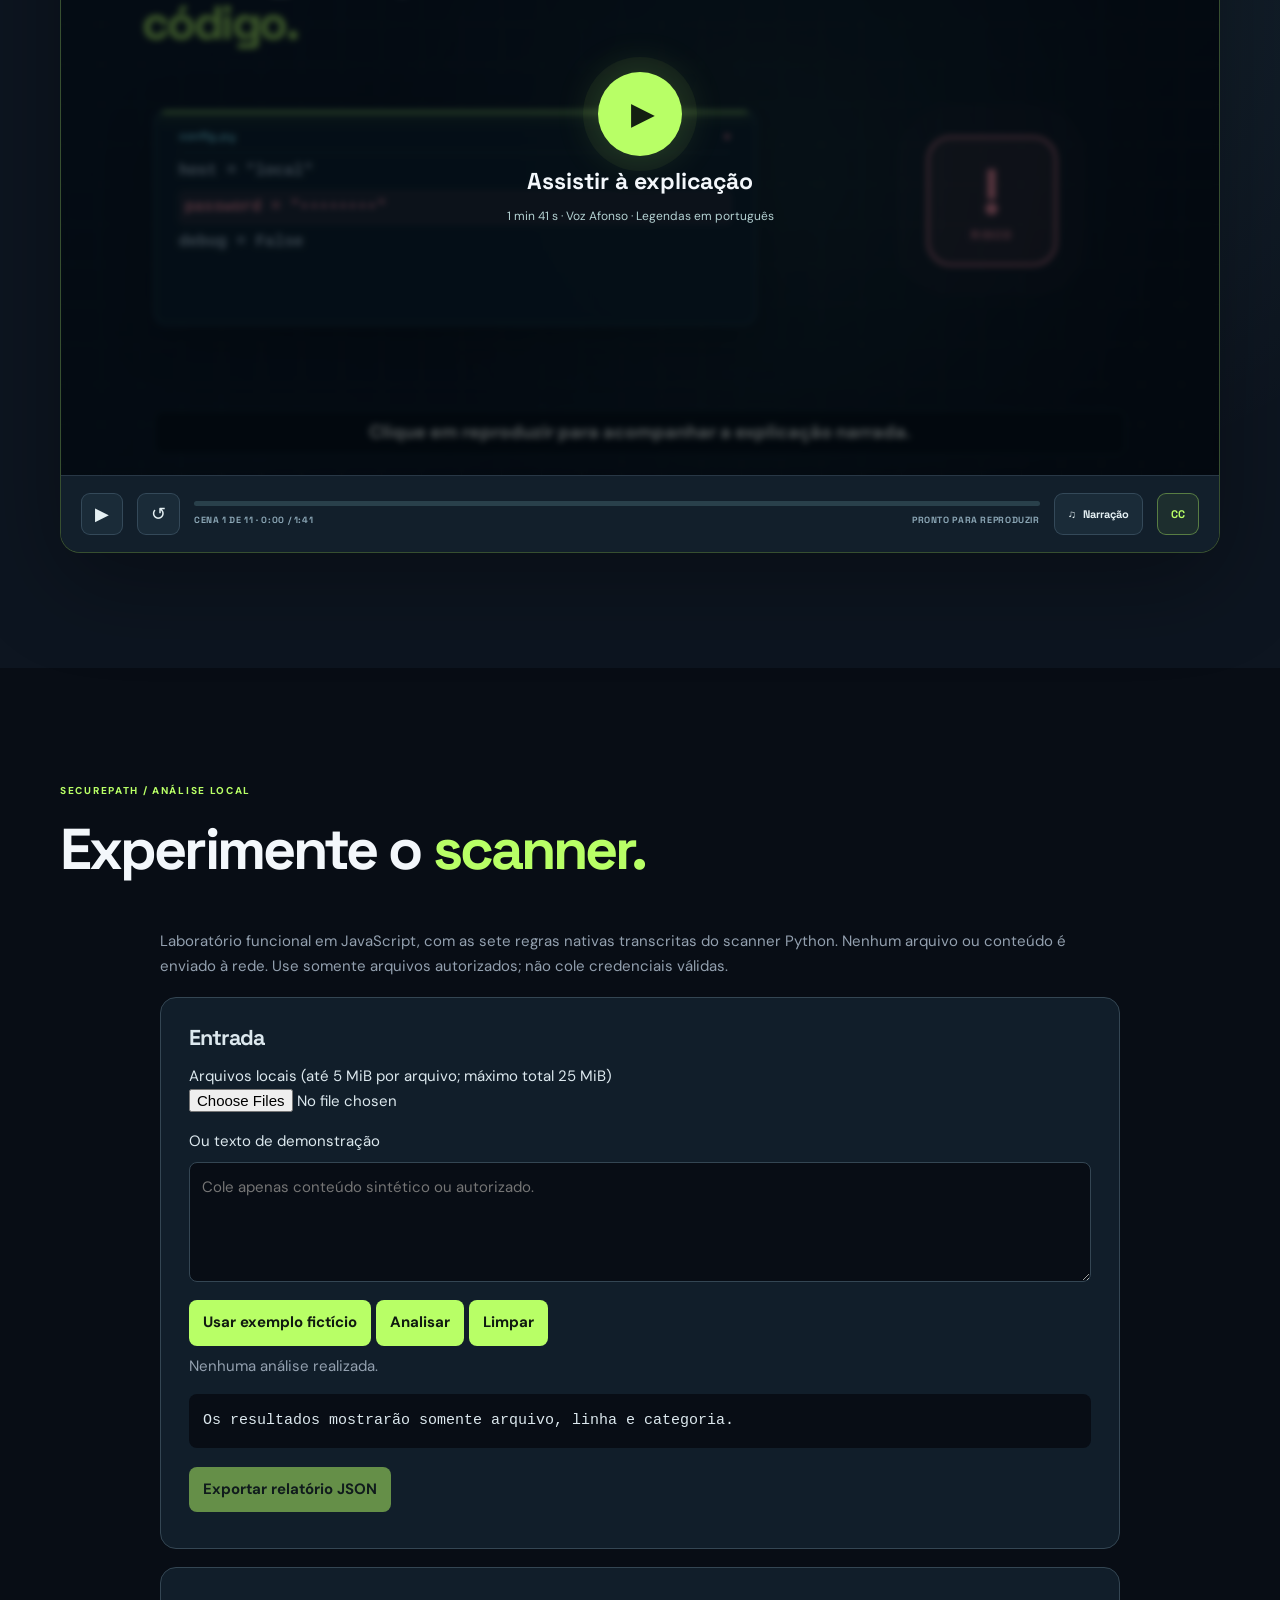
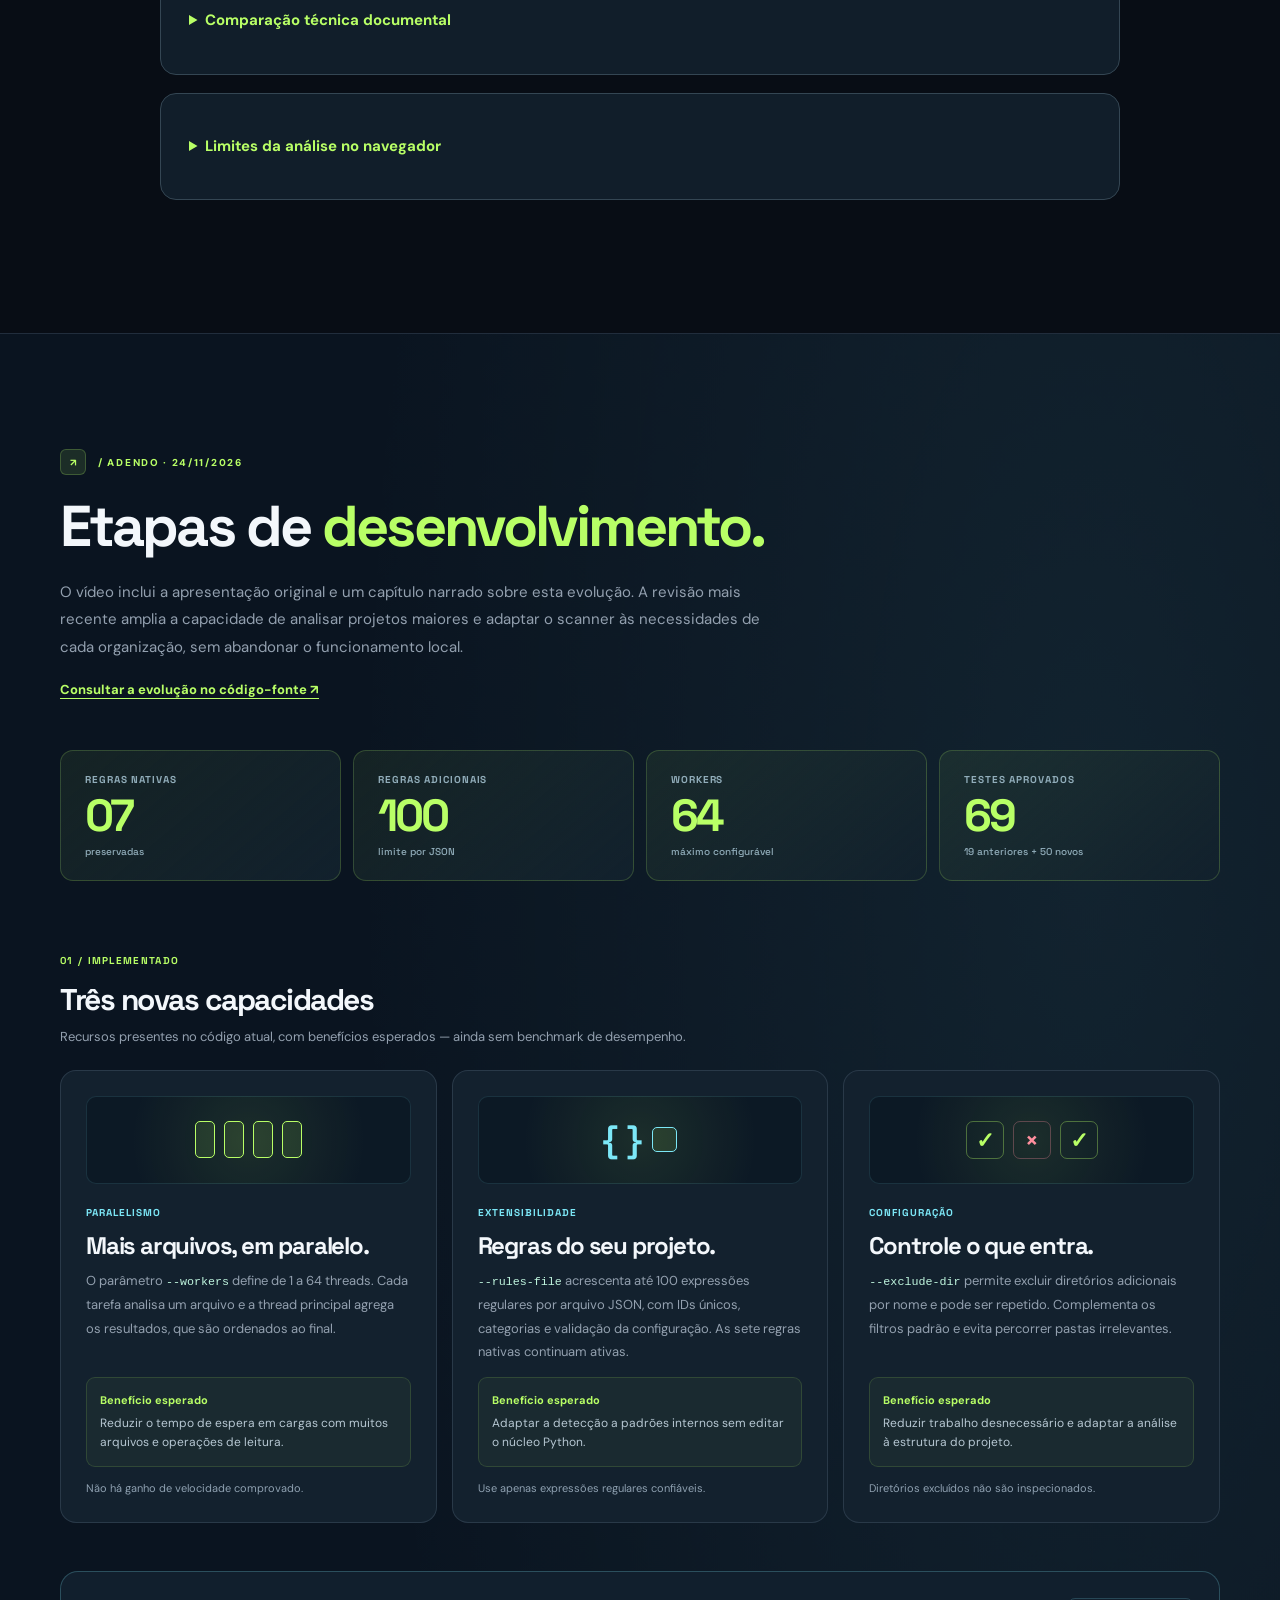
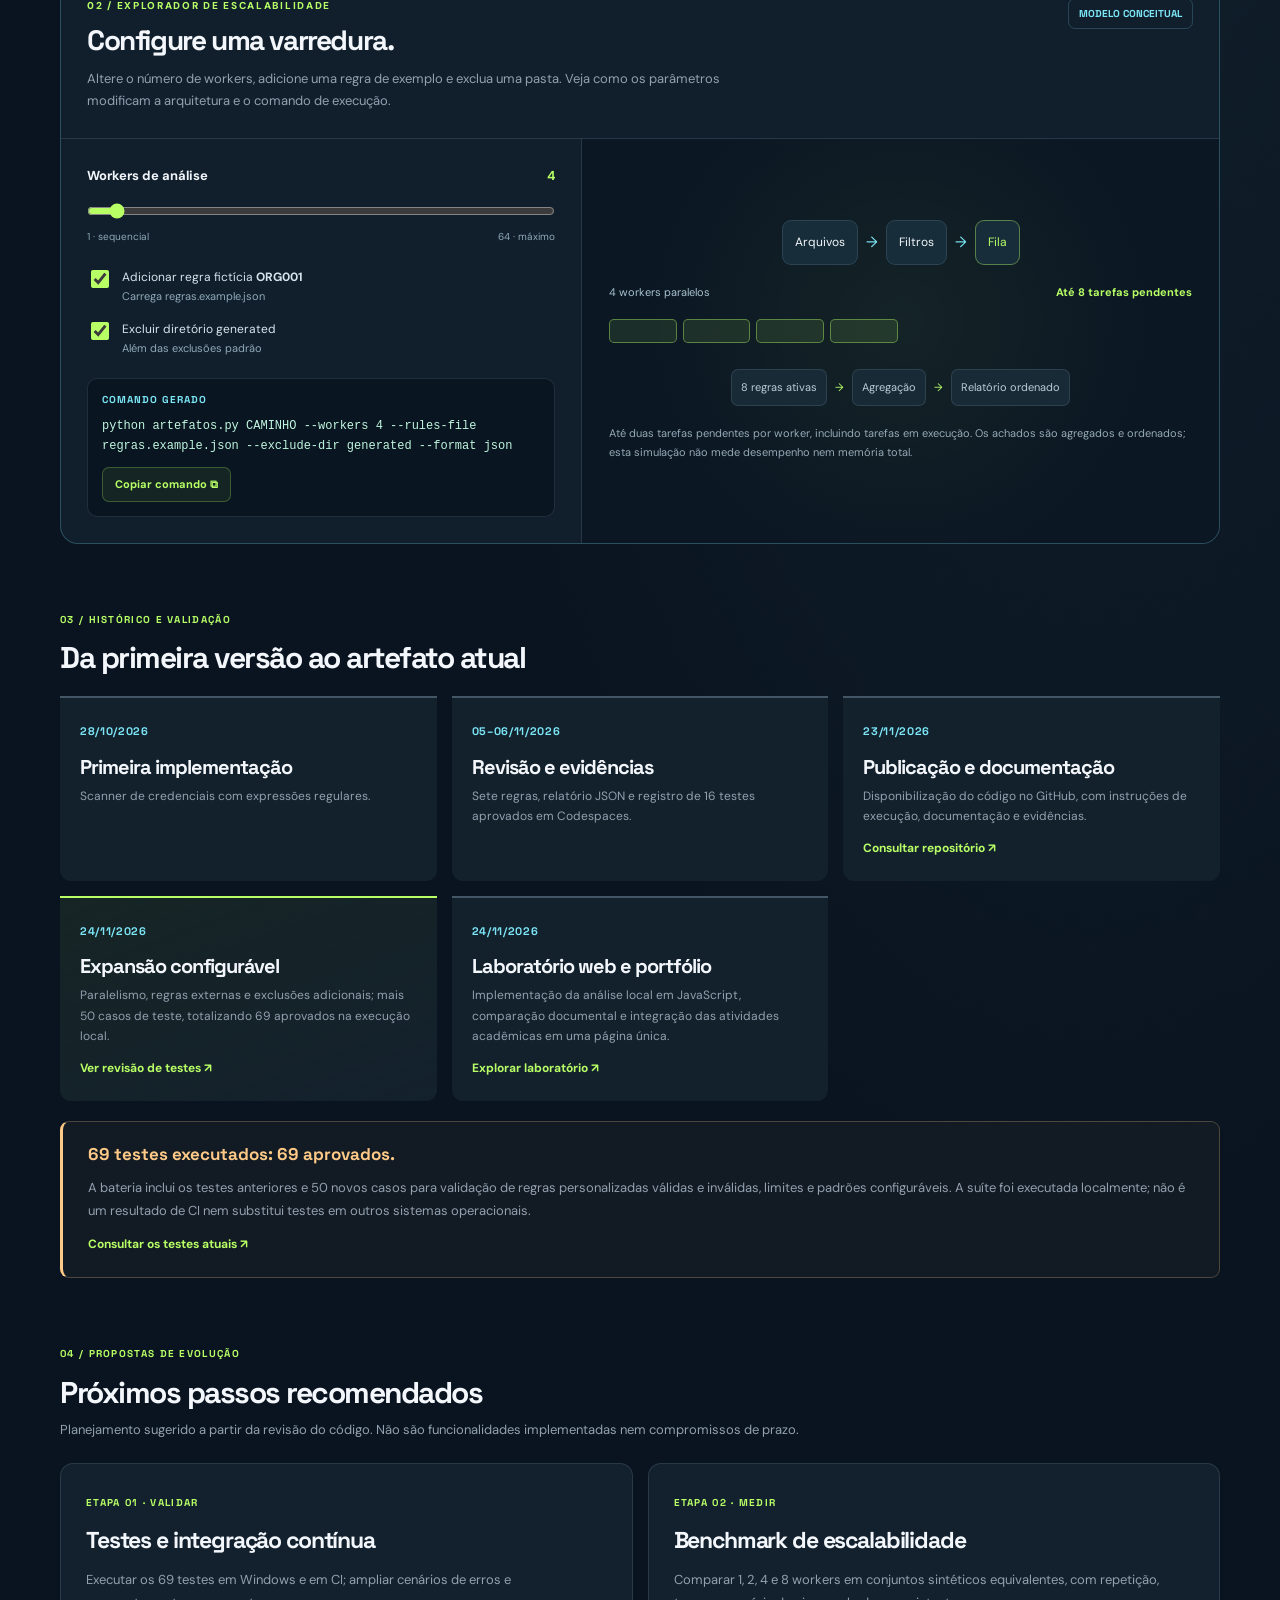
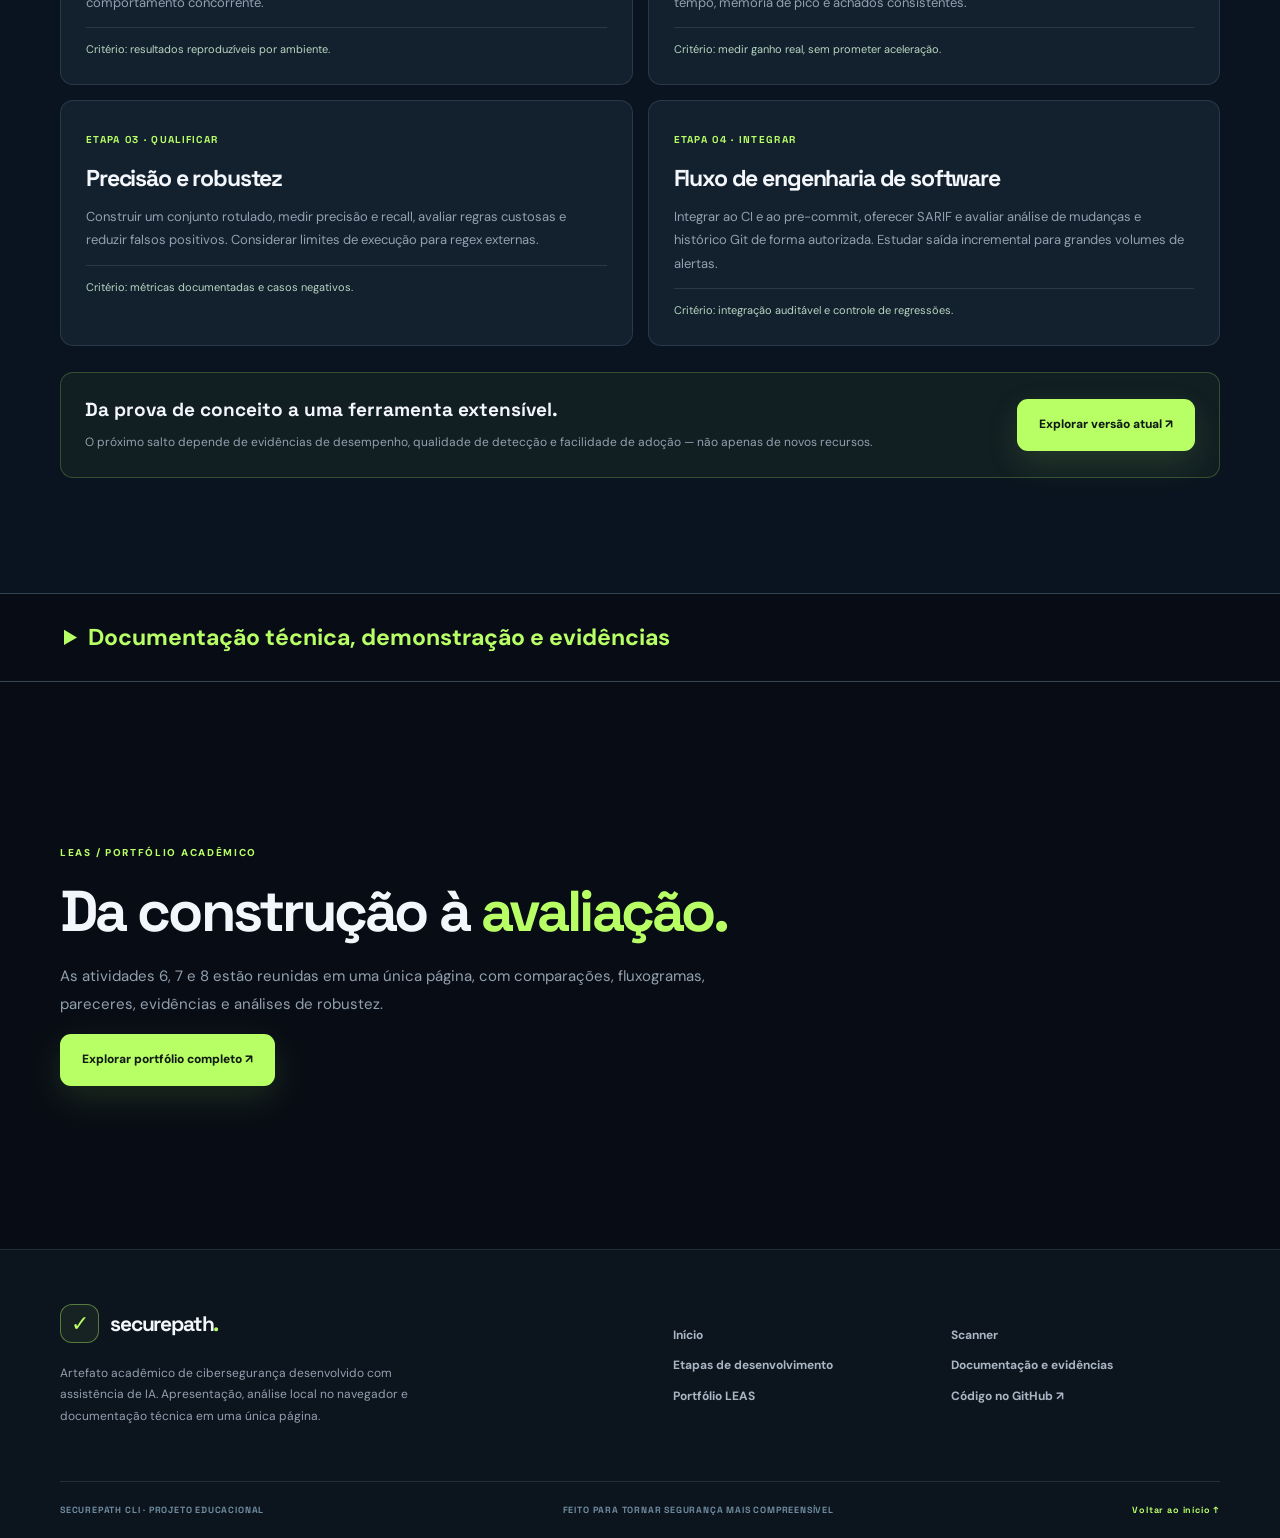
==== commit 50e35879: "style(site): remover informações e links abaixo do vídeo" ====
--- a/docs/index.html
+++ b/docs/index.html
@@ -13,7 +13,7 @@
 <link rel="preconnect" href="https://fonts.gstatic.com" crossorigin>
 <link href="https://fonts.googleapis.com/css2?family=DM+Sans:wght@400;500;600;700;800&family=Space+Grotesk:wght@400;500;600;700&display=swap" rel="stylesheet">
 <link rel="stylesheet" href="./style.css?v=11.1">
-<script src="./app.js?v=11.1" defer></script>
+<script src="./app.js?v=11.2" defer></script>
 <style> .scanner-live{max-width:960px;margin:auto;color:#dce8ee}.scanner-live p{margin:0 0 16px;line-height:1.65}.scanner-panel{border:1px solid #344653;background:#111e2a;border-radius:16px;padding:clamp(16px,3vw,28px);margin:18px 0;min-width:0}.scanner-panel h2{font-size:1.35rem;margin:0 0 12px}.scanner-panel label{display:block;margin:14px 0}.scanner-panel textarea{display:block;width:100%;min-height:120px;margin-top:8px;padding:12px;border:1px solid #344653;background:#080d15;color:#f3f7fb;border-radius:8px;font:inherit;resize:vertical}.scanner-panel input{max-width:100%;color:inherit}.scanner-panel button{background:#b8ff66;color:#101a10;border:0;border-radius:8px;padding:10px 14px;font:inherit;font-weight:700;cursor:pointer;margin:4px 5px 8px 0}.scanner-panel button:disabled{opacity:.5;cursor:not-allowed}.scanner-panel pre{white-space:pre-wrap;overflow-wrap:anywhere;background:#080d15;padding:14px;border-radius:8px;max-height:360px;overflow:auto}.scanner-panel summary,.technical-details>summary{cursor:pointer;font-weight:700;color:#b8ff66;padding:12px 0}.scanner-panel table{border-collapse:collapse;width:100%;font-size:14px}.scanner-panel th,.scanner-panel td{padding:10px;border-bottom:1px solid #344653;text-align:left;vertical-align:top}.scanner-panel .scroll{overflow:auto}.scanner-panel small{color:#b0bbc8}.scanner-panel a{color:#b8ff66}.technical-details{margin:0 auto 48px;border-top:1px solid #344653;border-bottom:1px solid #344653}.technical-details>summary{width:min(1160px,90%);margin:auto;padding:24px 0;font-size:clamp(18px,2.5vw,23px)}.technical-details>summary:focus-visible,.scanner-panel summary:focus-visible{outline:2px solid #b8ff66;outline-offset:4px}.desktop-nav a[aria-current="location"]{color:#b8ff66}.scanner-live [id]{scroll-margin-top:95px}</style>
 </head>
 <body>
@@ -147,7 +147,6 @@
     <button type="button" id="clip-captions" class="clip-pill-btn selected" aria-pressed="true" aria-label="Ativar ou desativar legendas">CC</button>
    </div>
   </div>
-  <div class="clip-note reveal"><span>ⓘ</span> <div><strong>Da ideia à evidência</strong> · 2min40s · Narração integral em português brasileiro: Afonso. <a href="./media/securepath-semestre-afonso.mp4" download>Baixar o filme</a> · <button type="button" id="clip-version" class="clip-pill-btn" hidden>Assistir à animação original</button></div></div>
  </div>
 </section>
 
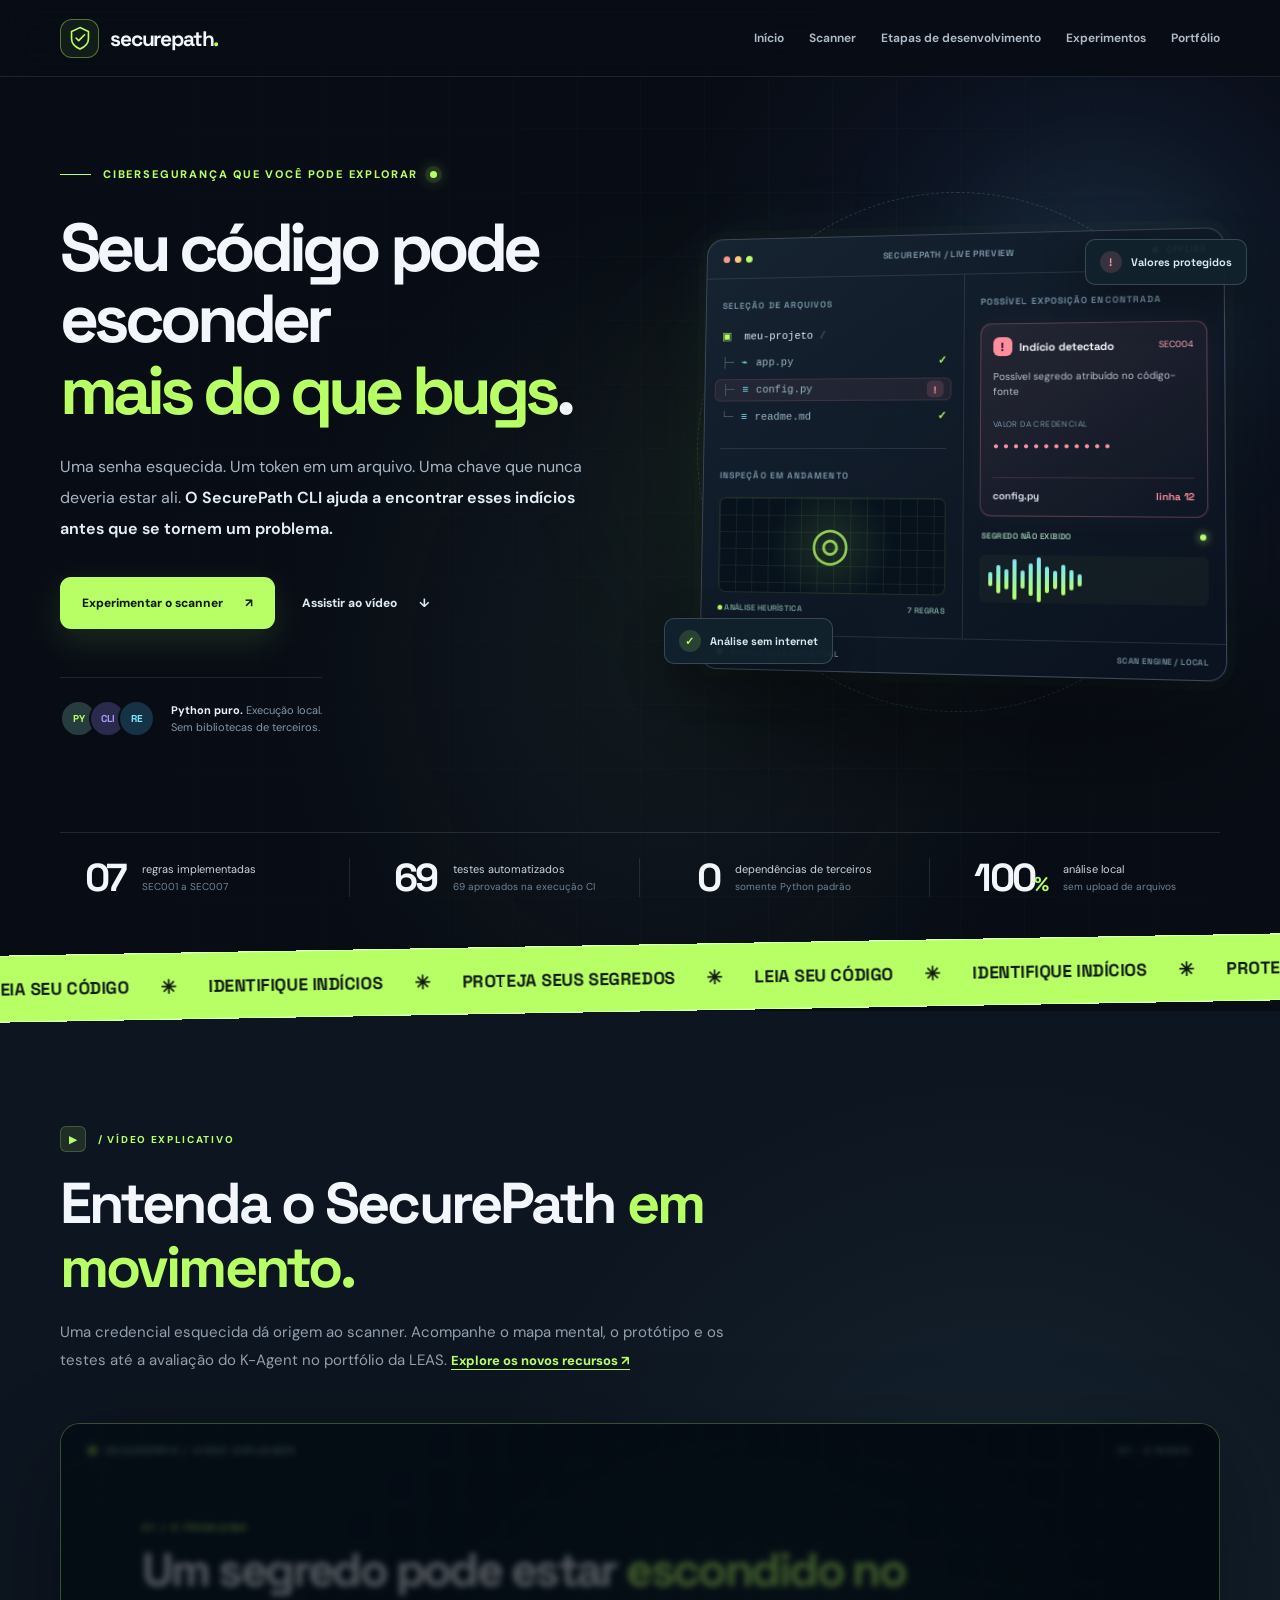
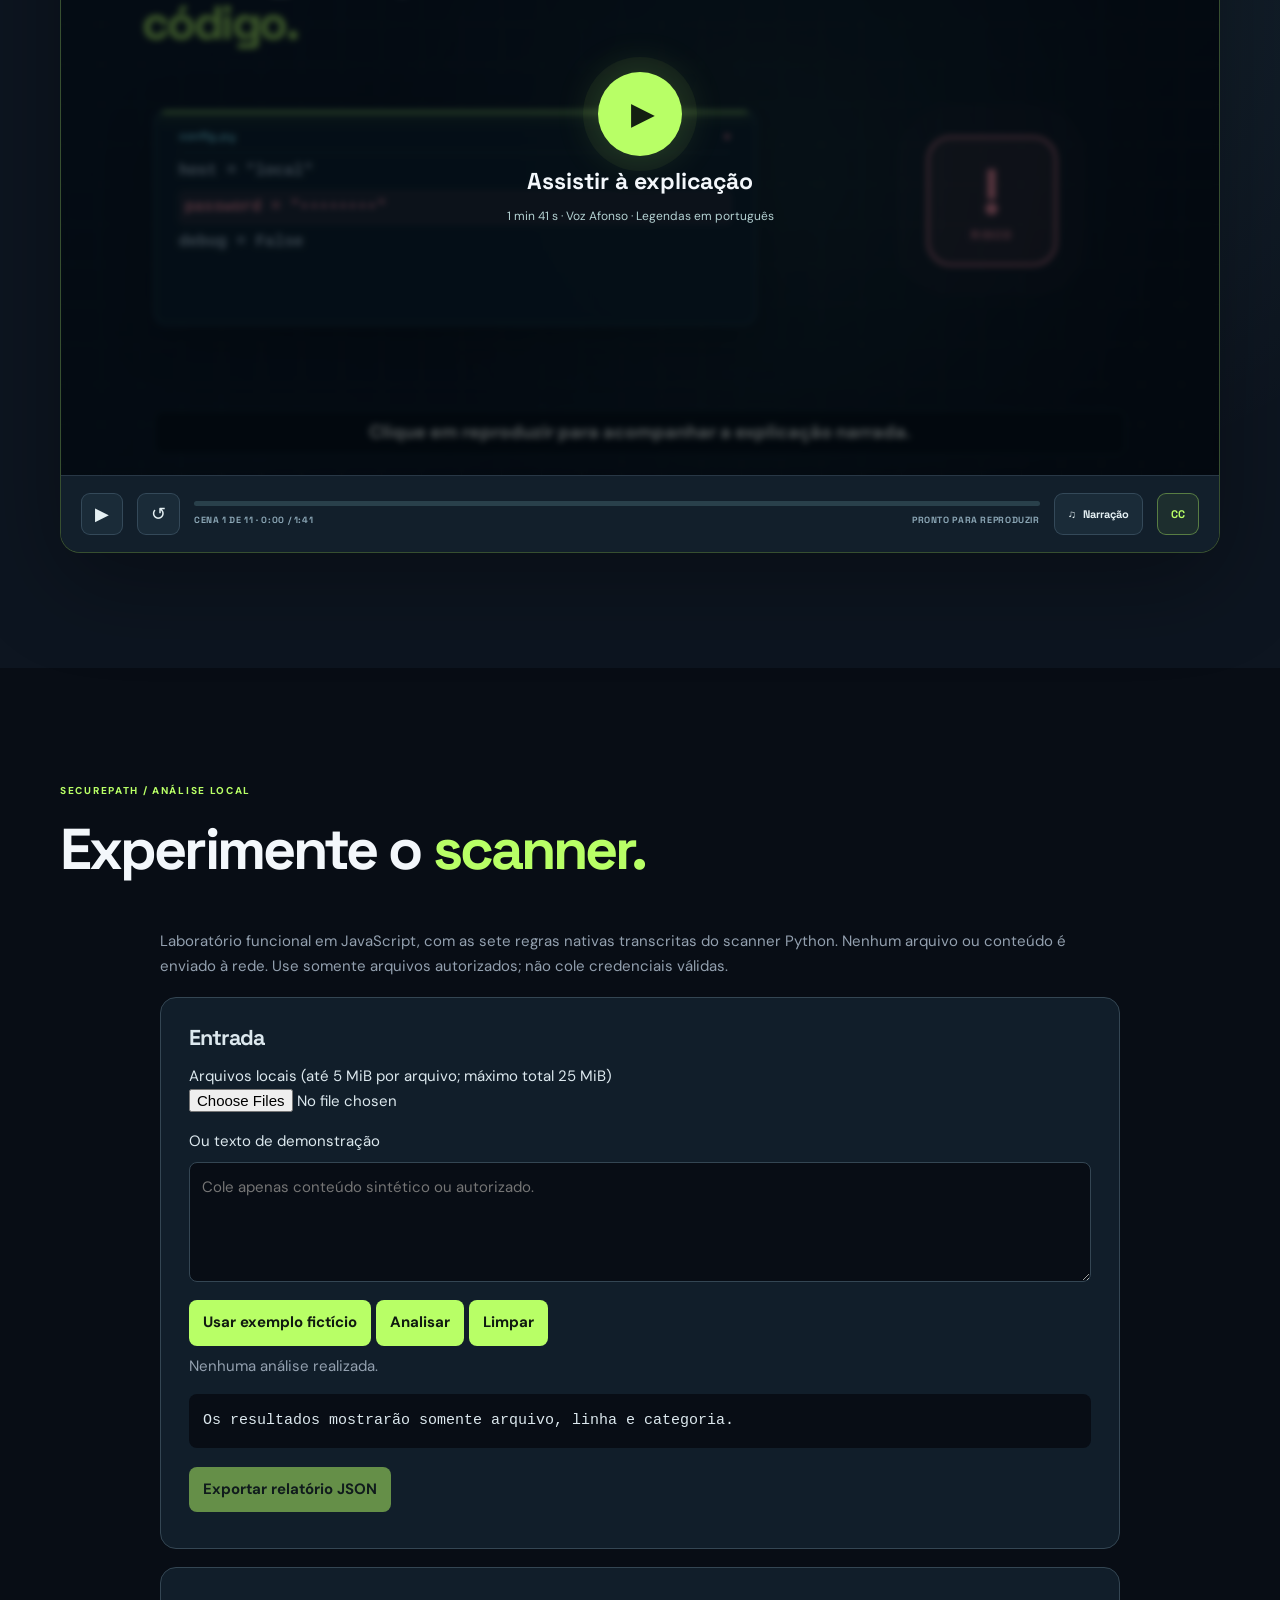
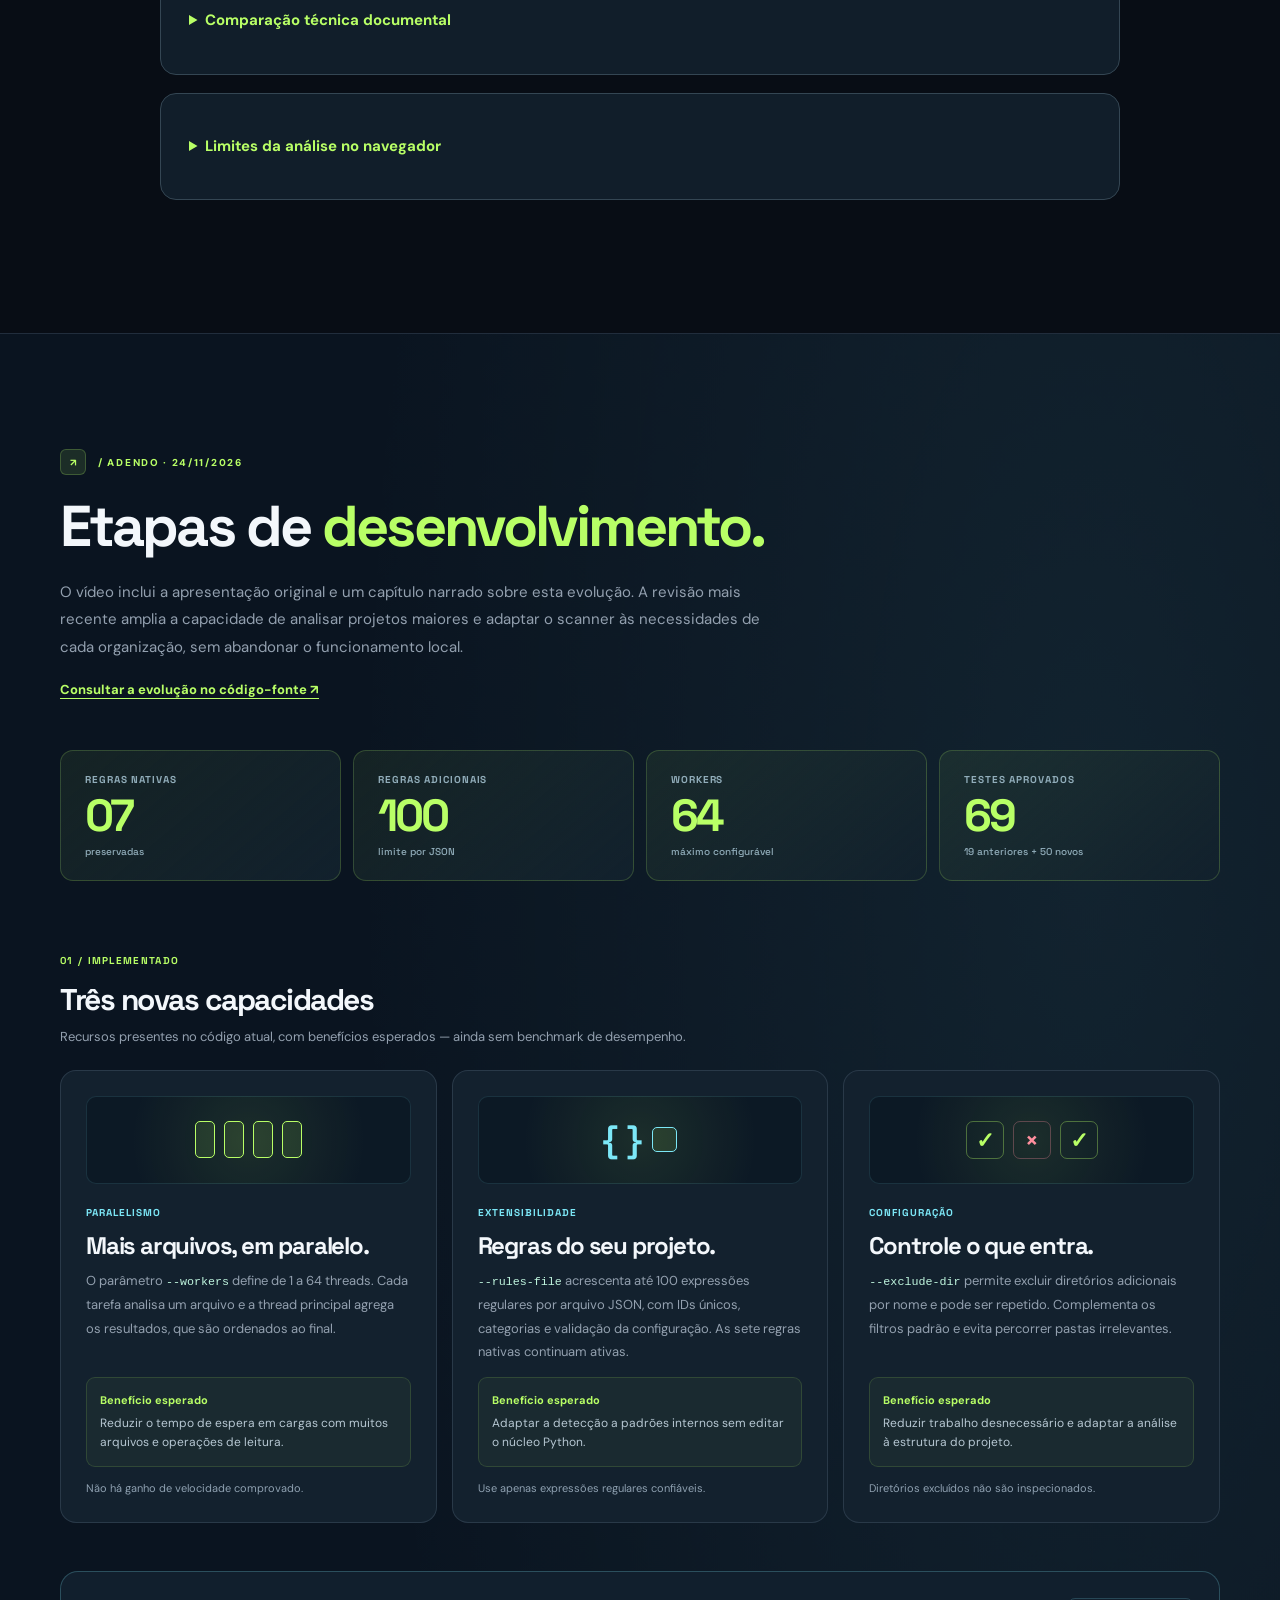
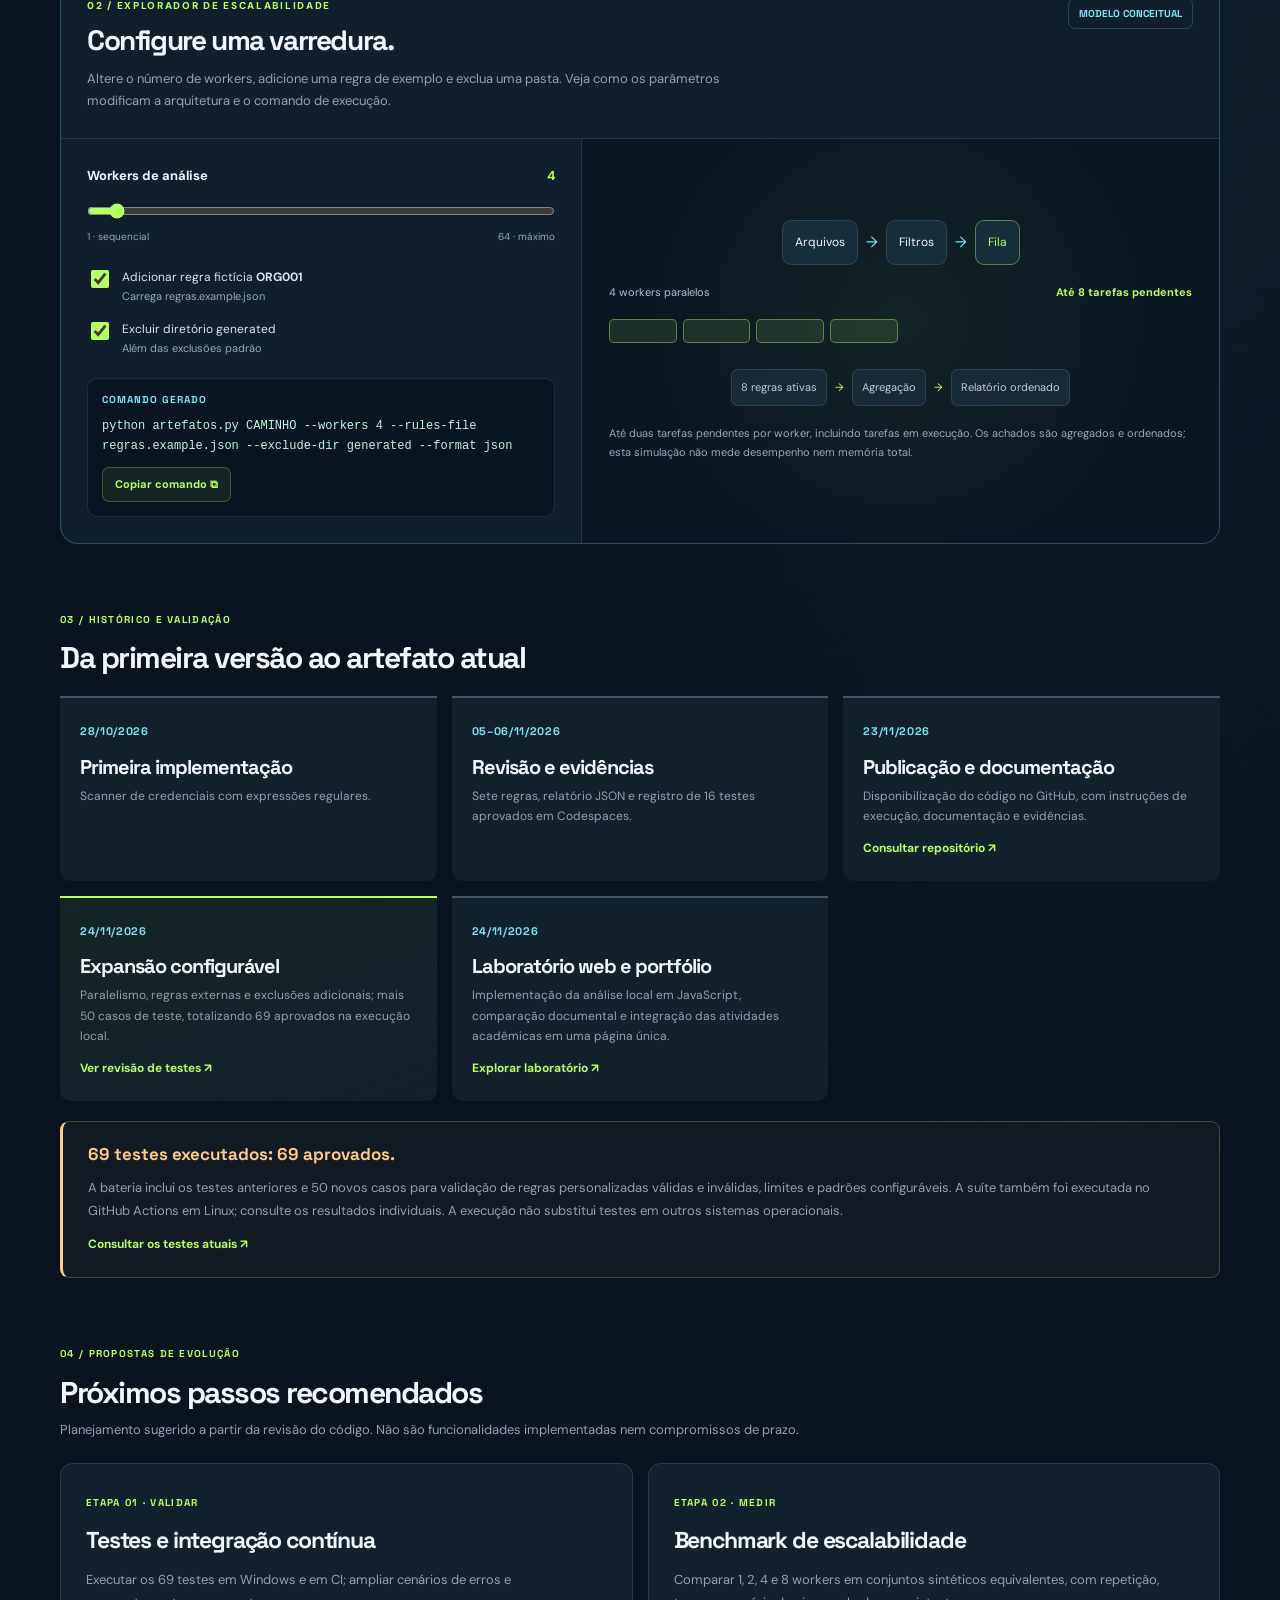
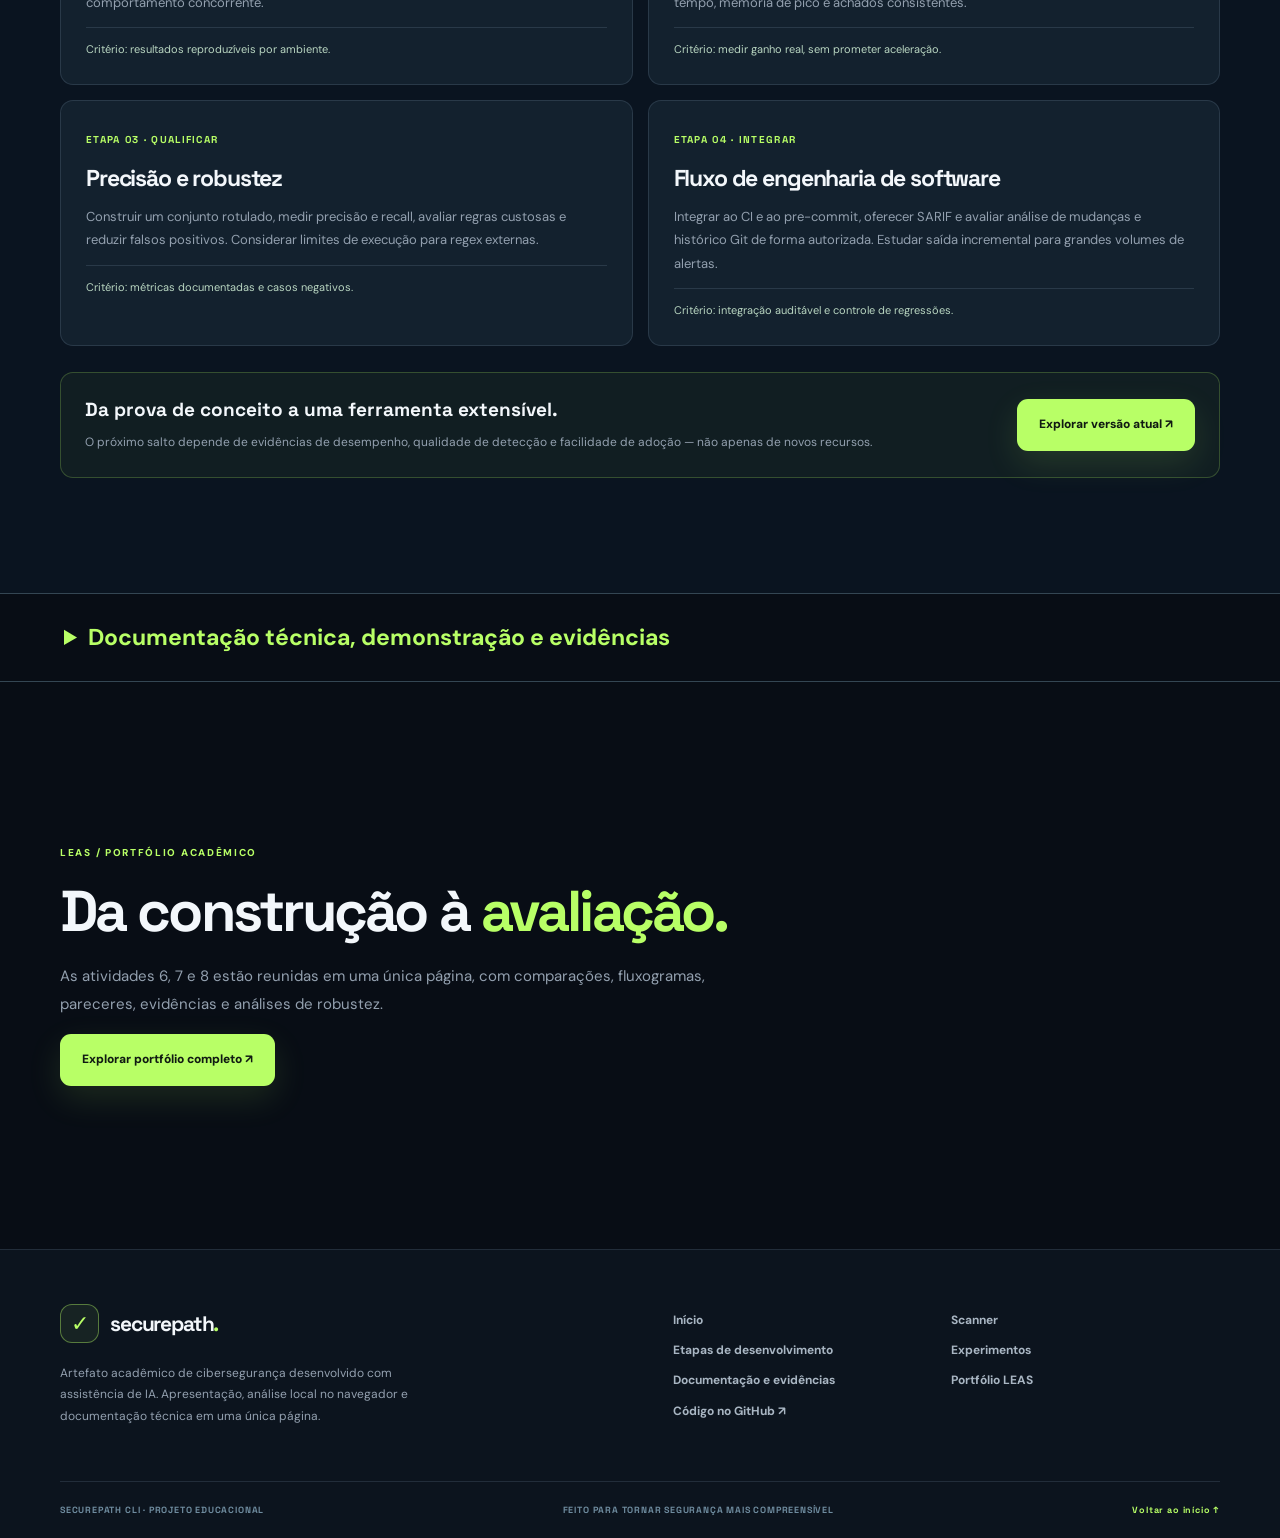
==== commit e55108e7: "evidencias: resultados reais de testes e avaliação experimental" ====
--- a/docs/index.html
+++ b/docs/index.html
@@ -23,11 +23,11 @@
 <header class="site-header">
  <div class="container header-inner">
   <a class="brand" href="#inicio" aria-label="SecurePath, início"><span class="brand-mark" aria-hidden="true"><svg viewBox="0 0 40 40" fill="none"><path d="M20 4 33 10v11c0 8-5.5 12.5-13 16-7.5-3.5-13-8-13-16V10L20 4Z" stroke="currentColor" stroke-width="2.5"/><path d="m14 20 4 4 9-9" stroke="currentColor" stroke-width="2.5" stroke-linecap="round" stroke-linejoin="round"/></svg></span><span>securepath<span class="brand-period">.</span></span></a>
-  <nav class="desktop-nav" aria-label="Navegação"><a href="#inicio">Início</a><a href="#scanner">Scanner</a><a href="#evolucao">Etapas de desenvolvimento</a><a href="./portfolio.html">Portfólio</a></nav>
+  <nav class="desktop-nav" aria-label="Navegação"><a href="#inicio">Início</a><a href="#scanner">Scanner</a><a href="#evolucao">Etapas de desenvolvimento</a><a href="./experimentos/">Experimentos</a><a href="./portfolio.html">Portfólio</a></nav>
   
   <button class="menu-button" id="menu-button" aria-label="Abrir navegação" aria-expanded="false" aria-controls="mobile-nav" type="button"><span></span><span></span><span></span></button>
  </div>
- <nav class="mobile-nav" id="mobile-nav" aria-label="Navegação móvel" hidden><a href="#inicio">Início</a><a href="#scanner">Scanner</a><a href="#evolucao">Etapas de desenvolvimento</a><a href="./portfolio.html">Portfólio</a></nav>
+ <nav class="mobile-nav" id="mobile-nav" aria-label="Navegação móvel" hidden><a href="#inicio">Início</a><a href="#scanner">Scanner</a><a href="#evolucao">Etapas de desenvolvimento</a><a href="./experimentos/">Experimentos</a><a href="./portfolio.html">Portfólio</a></nav>
 </header>
 <main id="conteudo">
 <section class="hero" id="inicio">
@@ -58,7 +58,7 @@
    <div class="floating-tag tag-right"><span class="tag-circle danger">!</span> Valores protegidos</div>
   </div>
  </div>
- <div class="container hero-metrics rise"><div><strong>07</strong><p>regras implementadas<br><small>SEC001 a SEC007</small></p></div><div><strong>69</strong><p>testes automatizados<br><small>69 aprovados na suíte local</small></p></div><div><strong>0</strong><p>dependências de terceiros<br><small>somente Python padrão</small></p></div><div><strong>100<span>%</span></strong><p>análise local<br><small>sem upload de arquivos</small></p></div></div>
+ <div class="container hero-metrics rise"><div><strong>07</strong><p>regras implementadas<br><small>SEC001 a SEC007</small></p></div><div><strong>69</strong><p>testes automatizados<br><small>69 aprovados na execução CI</small></p></div><div><strong>0</strong><p>dependências de terceiros<br><small>somente Python padrão</small></p></div><div><strong>100<span>%</span></strong><p>análise local<br><small>sem upload de arquivos</small></p></div></div>
 </section>
 <div class="marquee" aria-hidden="true"><div class="marquee-run"><span>LEIA SEU CÓDIGO</span><b>✳</b><span>IDENTIFIQUE INDÍCIOS</span><b>✳</b><span>PROTEJA SEUS SEGREDOS</span><b>✳</b><span>LEIA SEU CÓDIGO</span><b>✳</b><span>IDENTIFIQUE INDÍCIOS</span><b>✳</b><span>PROTEJA SEUS SEGREDOS</span><b>✳</b></div></div>
 
@@ -162,7 +162,7 @@
 
 
 
-<section class="section" id="scanner" aria-labelledby="scanner-heading"><div class="container"><div class="section-head"><span class="overline">SECUREPATH / ANÁLISE LOCAL</span><h2 id="scanner-heading">Experimente o <em>scanner.</em></h2></div><div class="scanner-live"><p>Laboratório funcional em JavaScript, com as sete regras nativas transcritas do scanner Python. Nenhum arquivo ou conteúdo é enviado à rede. Use somente arquivos autorizados; não cole credenciais válidas.</p><div class="scanner-panel"><h2>Entrada</h2><label>Arquivos locais (até 5 MiB por arquivo; máximo total 25 MiB)<br><input id="scanner-files" type="file" multiple></label><label>Ou texto de demonstração<textarea id="scanner-text" placeholder="Cole apenas conteúdo sintético ou autorizado."></textarea></label><button id="scanner-example">Usar exemplo fictício</button><button id="scanner-scan">Analisar</button><button id="scanner-clear">Limpar</button><p id="scanner-status" role="status">Nenhuma análise realizada.</p><pre id="scanner-results">Os resultados mostrarão somente arquivo, linha e categoria.</pre><button id="scanner-download" disabled>Exportar relatório JSON</button></div><details class="scanner-panel"><summary>Comparação técnica documental</summary><p>Escopo declarado das ferramentas; não é um benchmark. Nenhum teste comparativo de precisão, recall ou tempo foi executado.</p><div class="scroll"><table><thead><tr><th>Critério</th><th>SecurePath CLI</th><th>Gitleaks</th><th>TruffleHog</th></tr></thead><tbody><tr><th>Arquivos locais</th><td>Sim</td><td>Sim</td><td>Sim</td></tr><tr><th>Histórico Git</th><td>Não</td><td>Sim</td><td>Sim</td></tr><tr><th>Verificação de credenciais ativas</th><td>Não</td><td>Não indicada na documentação consultada</td><td>Sim, para detectores compatíveis</td></tr><tr><th>Regras configuráveis</th><td>JSON no CLI</td><td>Configuração própria</td><td>Detectores e configurações</td></tr><tr><th>Objetivo</th><td>Artefato educacional auditável</td><td>Detecção de segredos em desenvolvimento/CI</td><td>Detecção em diversas fontes e verificação</td></tr></tbody></table></div><p><small>Fontes oficiais consultadas em 24/11/2026: <a href="https://github.com/gitleaks/gitleaks">Gitleaks</a> e <a href="https://github.com/trufflesecurity/trufflehog">TruffleHog</a>. A próxima avaliação deve usar corpus sintético rotulado, versões fixas, precisão, recall, falsos positivos e tempo de execução.</small></p></details><details class="scanner-panel"><summary>Limites da análise no navegador</summary><p>A análise no navegador opera sobre arquivos selecionados e usa JavaScript, não executa Python. Não cobre histórico Git, regras personalizadas, exclusões recursivas, paralelismo ou verificação de credenciais. Resultados podem divergir do CLI em Unicode e codificação; um relatório sem alertas não prova ausência de segredos.</p><p id="scanner-tests"></p><a href="https://github.com/fernandomarquesaluno-svg/securepath-cli">Executar o CLI original</a></details></div></div></section>
+<section class="section" id="scanner" aria-labelledby="scanner-heading"><div class="container"><div class="section-head"><span class="overline">SECUREPATH / ANÁLISE LOCAL</span><h2 id="scanner-heading">Experimente o <em>scanner.</em></h2></div><div class="scanner-live"><p>Laboratório funcional em JavaScript, com as sete regras nativas transcritas do scanner Python. Nenhum arquivo ou conteúdo é enviado à rede. Use somente arquivos autorizados; não cole credenciais válidas.</p><div class="scanner-panel"><h2>Entrada</h2><label>Arquivos locais (até 5 MiB por arquivo; máximo total 25 MiB)<br><input id="scanner-files" type="file" multiple></label><label>Ou texto de demonstração<textarea id="scanner-text" placeholder="Cole apenas conteúdo sintético ou autorizado."></textarea></label><button id="scanner-example">Usar exemplo fictício</button><button id="scanner-scan">Analisar</button><button id="scanner-clear">Limpar</button><p id="scanner-status" role="status">Nenhuma análise realizada.</p><pre id="scanner-results">Os resultados mostrarão somente arquivo, linha e categoria.</pre><button id="scanner-download" disabled>Exportar relatório JSON</button></div><details class="scanner-panel"><summary>Comparação técnica documental</summary><p>Escopo declarado das ferramentas; não é um benchmark. Consulte as execuções e as limitações no laboratório experimental.</p><div class="scroll"><table><thead><tr><th>Critério</th><th>SecurePath CLI</th><th>Gitleaks</th><th>TruffleHog</th></tr></thead><tbody><tr><th>Arquivos locais</th><td>Sim</td><td>Sim</td><td>Sim</td></tr><tr><th>Histórico Git</th><td>Não</td><td>Sim</td><td>Sim</td></tr><tr><th>Verificação de credenciais ativas</th><td>Não</td><td>Não indicada na documentação consultada</td><td>Sim, para detectores compatíveis</td></tr><tr><th>Regras configuráveis</th><td>JSON no CLI</td><td>Configuração própria</td><td>Detectores e configurações</td></tr><tr><th>Objetivo</th><td>Artefato educacional auditável</td><td>Detecção de segredos em desenvolvimento/CI</td><td>Detecção em diversas fontes e verificação</td></tr></tbody></table></div><p><small>Fontes oficiais consultadas em 24/11/2026: <a href="https://github.com/gitleaks/gitleaks">Gitleaks</a> e <a href="https://github.com/trufflesecurity/trufflehog">TruffleHog</a>. A próxima avaliação deve usar corpus sintético rotulado, versões fixas, precisão, recall, falsos positivos e tempo de execução.</small></p></details><details class="scanner-panel"><summary>Limites da análise no navegador</summary><p>A análise no navegador opera sobre arquivos selecionados e usa JavaScript, não executa Python. Não cobre histórico Git, regras personalizadas, exclusões recursivas, paralelismo ou verificação de credenciais. Resultados podem divergir do CLI em Unicode e codificação; um relatório sem alertas não prova ausência de segredos.</p><p id="scanner-tests"></p><a href="https://github.com/fernandomarquesaluno-svg/securepath-cli">Executar o CLI original</a></details></div></div></section>
 <section class="section evolution-section" id="evolucao" aria-labelledby="evolution-heading">
  <div class="container">
   <div class="section-head reveal"><span class="overline"><span>↗</span> / ADENDO · 24/11/2026</span><h2 id="evolution-heading">Etapas de <em>desenvolvimento.</em></h2><p>O vídeo inclui a apresentação original e um capítulo narrado sobre esta evolução. A revisão mais recente amplia a capacidade de analisar projetos maiores e adaptar o scanner às necessidades de cada organização, sem abandonar o funcionamento local.</p><a class="evo-source" href="https://github.com/fernandomarquesaluno-svg/securepath-cli/commit/f2cb2597ac1ece010c6611c138f250ca5e67e565" target="_blank" rel="noopener noreferrer">Consultar a evolução no código-fonte ↗</a></div>
@@ -195,7 +195,7 @@
    <article><span class="evo-date">05–06/11/2026</span><h4>Revisão e evidências</h4><p>Sete regras, relatório JSON e registro de 16 testes aprovados em Codespaces.</p></article>
    <article><span class="evo-date">23/11/2026</span><h4>Publicação e documentação</h4><p>Disponibilização do código no GitHub, com instruções de execução, documentação e evidências.</p><a href="https://github.com/fernandomarquesaluno-svg/securepath-cli">Consultar repositório ↗</a></article><article class="evo-latest"><span class="evo-date">24/11/2026</span><h4>Expansão configurável</h4><p>Paralelismo, regras externas e exclusões adicionais; mais 50 casos de teste, totalizando 69 aprovados na execução local.</p><a href="https://github.com/fernandomarquesaluno-svg/securepath-cli/commit/fc59324108450a34f8620213735f275408e04e30" target="_blank" rel="noopener noreferrer">Ver revisão de testes ↗</a></article><article><span class="evo-date">24/11/2026</span><h4>Laboratório web e portfólio</h4><p>Implementação da análise local em JavaScript, comparação documental e integração das atividades acadêmicas em uma página única.</p><a href="#scanner">Explorar laboratório ↗</a></article>
   </div>
-  <div class="evo-validation reveal"><strong>69 testes executados: 69 aprovados.</strong><p>A bateria inclui os testes anteriores e 50 novos casos para validação de regras personalizadas válidas e inválidas, limites e padrões configuráveis. A suíte foi executada localmente; não é um resultado de CI nem substitui testes em outros sistemas operacionais.</p><a href="https://github.com/fernandomarquesaluno-svg/securepath-cli/blob/main/tests/test_bateria_adicional.py" target="_blank" rel="noopener noreferrer">Consultar os testes atuais ↗</a></div>
+  <div class="evo-validation reveal"><strong>69 testes executados: 69 aprovados.</strong><p>A bateria inclui os testes anteriores e 50 novos casos para validação de regras personalizadas válidas e inválidas, limites e padrões configuráveis. A suíte também foi executada no GitHub Actions em Linux; consulte os resultados individuais. A execução não substitui testes em outros sistemas operacionais.</p><a href="https://github.com/fernandomarquesaluno-svg/securepath-cli/blob/main/tests/test_bateria_adicional.py" target="_blank" rel="noopener noreferrer">Consultar os testes atuais ↗</a></div>
   <div class="evo-label reveal"><span>04 / PROPOSTAS DE EVOLUÇÃO</span><h3>Próximos passos recomendados</h3><p>Planejamento sugerido a partir da revisão do código. Não são funcionalidades implementadas nem compromissos de prazo.</p></div>
   <div class="evo-roadmap reveal">
    <article><span class="evo-phase">ETAPA 01 · VALIDAR</span><h4>Testes e integração contínua</h4><p>Executar os 69 testes em Windows e em CI; ampliar cenários de erros e comportamento concorrente.</p><small>Critério: resultados reproduzíveis por ambiente.</small></article>
@@ -275,7 +275,7 @@
   </div>
  </div>
 </section>
-<section class="section evidence-section" id="evidencias">
+<section class="section evidence-section" id="evidencias"><div class="container"><div class="scanner-panel"><h2>Resultados experimentais</h2><p>Base sintética rotulada, resultados das ferramentas executadas, benchmark com 1, 2, 4 e 8 workers, métricas e testes individuais.</p><a href="./experimentos/">Abrir laboratório experimental →</a></div></div>
  <div class="container">
   <div class="section-head reveal"><span class="overline"><span>06</span> / EVIDÊNCIAS REAIS</span><h2>Mais do que uma ideia. <em>Um artefato verificável.</em></h2><p>O repositório registra experimentos com dados sintéticos, suíte de testes e orientações de reprodução. Essas evidências não substituem avaliação de precisão em código real.</p></div>
   <div class="evidence-highlight reveal"><div class="evidence-score"><span class="proof-label">VALIDAÇÃO REGISTRADA NO GITHUB CODESPACES</span><div class="big-count">16<span>/16</span><i>✓</i></div><h3>testes aprovados</h3><p>Registro de 06/11/2026 · Linux / Python 3.14.2, conforme transcrição fornecida pelo aluno e documentada no repositório.</p><a href="https://github.com/fernandomarquesaluno-svg/securepath-cli/blob/main/evidencias/validacao_codespaces_2026-11-06.md" target="_blank" rel="noopener noreferrer">Consultar a evidência completa ↗</a></div><div class="evidence-donut"><div class="donut-ring"><div><strong>04</strong><span>ALERTAS</span></div></div><span>em 3 arquivos sintéticos</span><small>0 erros de I/O registrados</small></div></div>
@@ -305,6 +305,6 @@
 
 <section class="section" id="portfolio" aria-labelledby="portfolio-heading"><div class="container"><div class="section-head"><span class="overline">LEAS / PORTFÓLIO ACADÊMICO</span><h2 id="portfolio-heading">Da construção à <em>avaliação.</em></h2><p>As atividades 6, 7 e 8 estão reunidas em uma única página, com comparações, fluxogramas, pareceres, evidências e análises de robustez.</p><a class="btn btn-primary" href="portfolio.html">Explorar portfólio completo ↗</a></div></div></section>
 </main>
-<footer class="site-footer"><div class="container footer-main"><div><a class="brand" href="#inicio"><span class="brand-mark small">✓</span><span>securepath<span class="brand-period">.</span></span></a><p>Artefato acadêmico de cibersegurança desenvolvido com assistência de IA. Apresentação, análise local no navegador e documentação técnica em uma única página.</p></div><div class="footer-links"><a href="#inicio">Início</a><a href="#scanner">Scanner</a><a href="#evolucao">Etapas de desenvolvimento</a><a href="#detalhes-tecnicos">Documentação e evidências</a><a href="./portfolio.html">Portfólio LEAS</a><a href="https://github.com/fernandomarquesaluno-svg/securepath-cli" target="_blank" rel="noopener noreferrer">Código no GitHub ↗</a></div></div><div class="container footer-bottom"><span>SECUREPATH CLI · PROJETO EDUCACIONAL</span><span>FEITO PARA TORNAR SEGURANÇA MAIS COMPREENSÍVEL</span><a href="#inicio">Voltar ao início ↑</a></div></footer>
+<footer class="site-footer"><div class="container footer-main"><div><a class="brand" href="#inicio"><span class="brand-mark small">✓</span><span>securepath<span class="brand-period">.</span></span></a><p>Artefato acadêmico de cibersegurança desenvolvido com assistência de IA. Apresentação, análise local no navegador e documentação técnica em uma única página.</p></div><div class="footer-links"><a href="#inicio">Início</a><a href="#scanner">Scanner</a><a href="#evolucao">Etapas de desenvolvimento</a><a href="./experimentos/">Experimentos</a><a href="#detalhes-tecnicos">Documentação e evidências</a><a href="./portfolio.html">Portfólio LEAS</a><a href="https://github.com/fernandomarquesaluno-svg/securepath-cli" target="_blank" rel="noopener noreferrer">Código no GitHub ↗</a></div></div><div class="container footer-bottom"><span>SECUREPATH CLI · PROJETO EDUCACIONAL</span><span>FEITO PARA TORNAR SEGURANÇA MAIS COMPREENSÍVEL</span><a href="#inicio">Voltar ao início ↑</a></div></footer>
 <script>(()=>{const rules=[["SEC001","AWS Access Key ID","\\bAKIA[A-Z0-9]{16}\\b",""],["SEC002","Bearer token","\\bBearer\\s+[A-Za-z0-9._~+/-]{20,}","i"],["SEC003","Cabeçalho de chave RSA privada","-----BEGIN RSA PRIVATE KEY-----",""],["SEC004","Senha/segredo atribuído","\\b(?:[A-Za-z_][A-Za-z0-9_]*_)?(?:password|passwd|pwd|secret)\\s*=\\s*(['\"])[^'\"\\r\\n]+\\1","i"],["SEC005","AWS Temporary Access Key ID","\\bASIA[A-Z0-9]{16}\\b",""],["SEC006","GitHub personal access token (clássico)","\\bghp_[A-Za-z0-9]{36}\\b",""],["SEC007","Cabeçalho de chave privada PEM/OpenSSH","-----BEGIN (?:EC |OPENSSH )?PRIVATE KEY-----",""]].map(r=>[r[0],r[1],new RegExp(r[2],r[3])]);const $=x=>document.getElementById(x);let result=null;const positives=["AKIAAAAAAAAAAAAAAAAA","Bearer xxxxxxxxxxxxxxxxxxxx","-----BEGIN RSA PRIVATE KEY-----","db_password = \"ficticio\"","ASIABBBBBBBBBBBBBBBB","ghp_cccccccccccccccccccccccccccccccccccc","-----BEGIN OPENSSH PRIVATE KEY-----"];function find(text,path){let hits=[];text.split(/\r\n|\n|\r/).forEach((line,i)=>rules.forEach(r=>{if(r[2].test(line))hits.push({rule_id:r[0],category:r[1],path,line:i+1})}));return hits;}let passed=positives.filter((x,i)=>find(x,"synthetic").some(h=>h.rule_id===rules[i][0])).length;passed+=find("host = 'local'\ndebug = False","negative").length===0;passed+=find("AKIA123","negative").length===0;$("scanner-tests").textContent="Autotestes sintéticos das regras no navegador: "+passed+"/9. Não substituem a suíte Python.";function reset(){result=null;$("scanner-results").textContent="Nenhuma análise realizada.";$("scanner-download").disabled=true;}$("scanner-example").onclick=()=>{$("scanner-files").value="";$("scanner-text").value="host = 'local'\npassword = 'somente-ficticio'\n"+"Bearer "+"x".repeat(20)+"\ndebug = False";reset();};$("scanner-clear").onclick=()=>{$("scanner-files").value="";$("scanner-text").value="";reset();$("scanner-status").textContent="Entrada limpa.";};$("scanner-scan").onclick=async()=>{const files=[...$("scanner-files").files];if(!files.length&&!$("scanner-text").value.trim()){$("scanner-status").textContent="Selecione arquivos ou informe texto.";return;}if(files.reduce((n,f)=>n+f.size,0)>25*1024*1024||$("scanner-text").value.length>1024*1024){$("scanner-status").textContent="Limite total excedido.";return;}$("scanner-scan").disabled=true;let findings=[],examined=0,skipped=0,errors=0;try{if($("scanner-text").value.trim()){findings.push(...find($("scanner-text").value,"texto"));examined++;}for(let f of files){if(f.size>5*1024*1024){skipped++;continue;}try{let buf=new Uint8Array(await f.arrayBuffer());if(buf.subarray(0,4096).includes(0)){skipped++;continue;}findings.push(...find(new TextDecoder().decode(buf),f.name));examined++;}catch(e){errors++;}}result={examined,skipped,errors,findings};$("scanner-results").textContent=JSON.stringify(result,null,2);$("scanner-status").textContent=examined+" analisados · "+skipped+" ignorados · "+errors+" erros · "+findings.length+" indícios";$("scanner-download").disabled=false;}finally{$("scanner-scan").disabled=false;}};$("scanner-download").onclick=()=>{if(!result)return;let url=URL.createObjectURL(new Blob([JSON.stringify(result,null,2)],{type:"application/json"}));let a=document.createElement("a");a.href=url;a.download="securepath-relatorio.json";a.click();setTimeout(()=>URL.revokeObjectURL(url),1000);};})();(()=>{const d=document.getElementById('detalhes-tecnicos');function revealAnchor(){let hash=location.hash.slice(1);let target=document.getElementById(hash);if(target&&d.contains(target)&&target!==d){d.open=true;requestAnimationFrame(()=>target.scrollIntoView({block:'start'}));}}window.addEventListener('hashchange',revealAnchor);document.addEventListener('click',e=>{const link=e.target.closest('a[href^="#"]');if(link){const target=document.getElementById(link.getAttribute('href').slice(1));if(target&&d.contains(target)&&target!==d)d.open=true;}});revealAnchor();})();</script></body>
 </html>
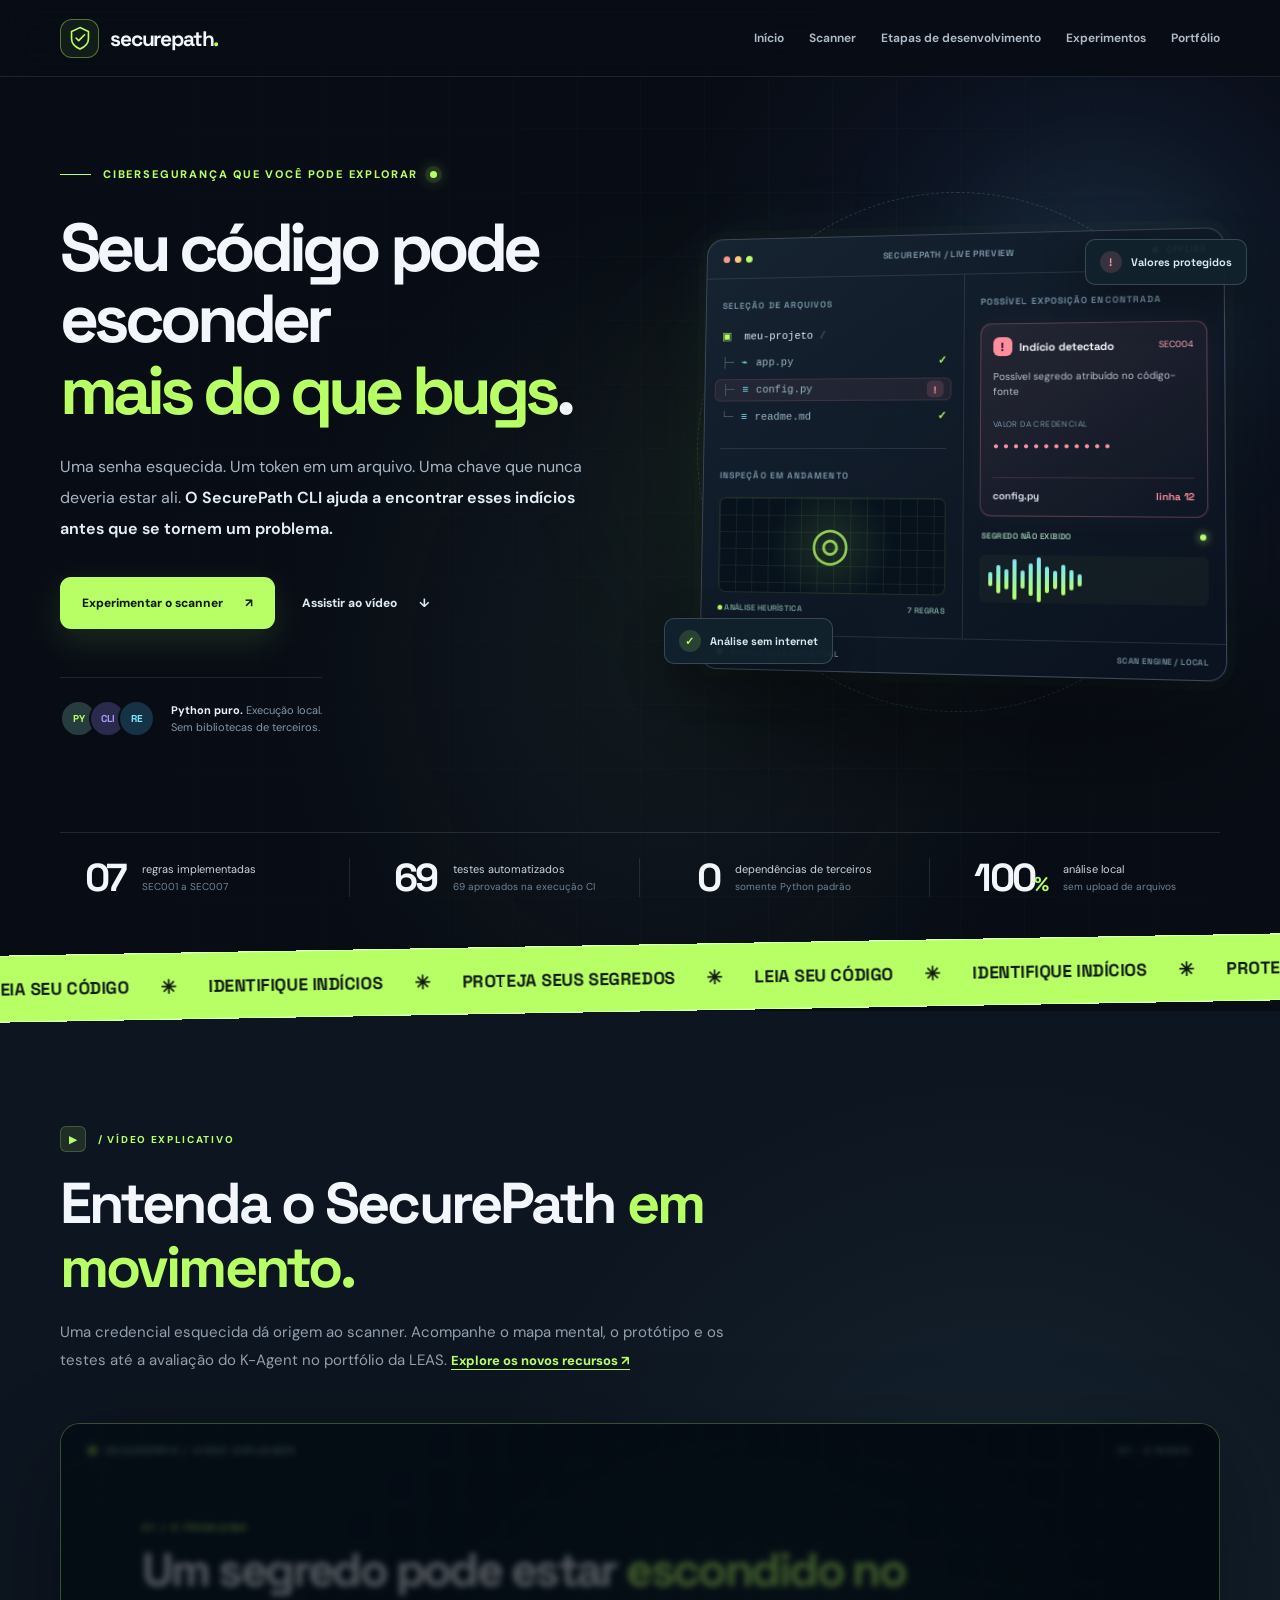
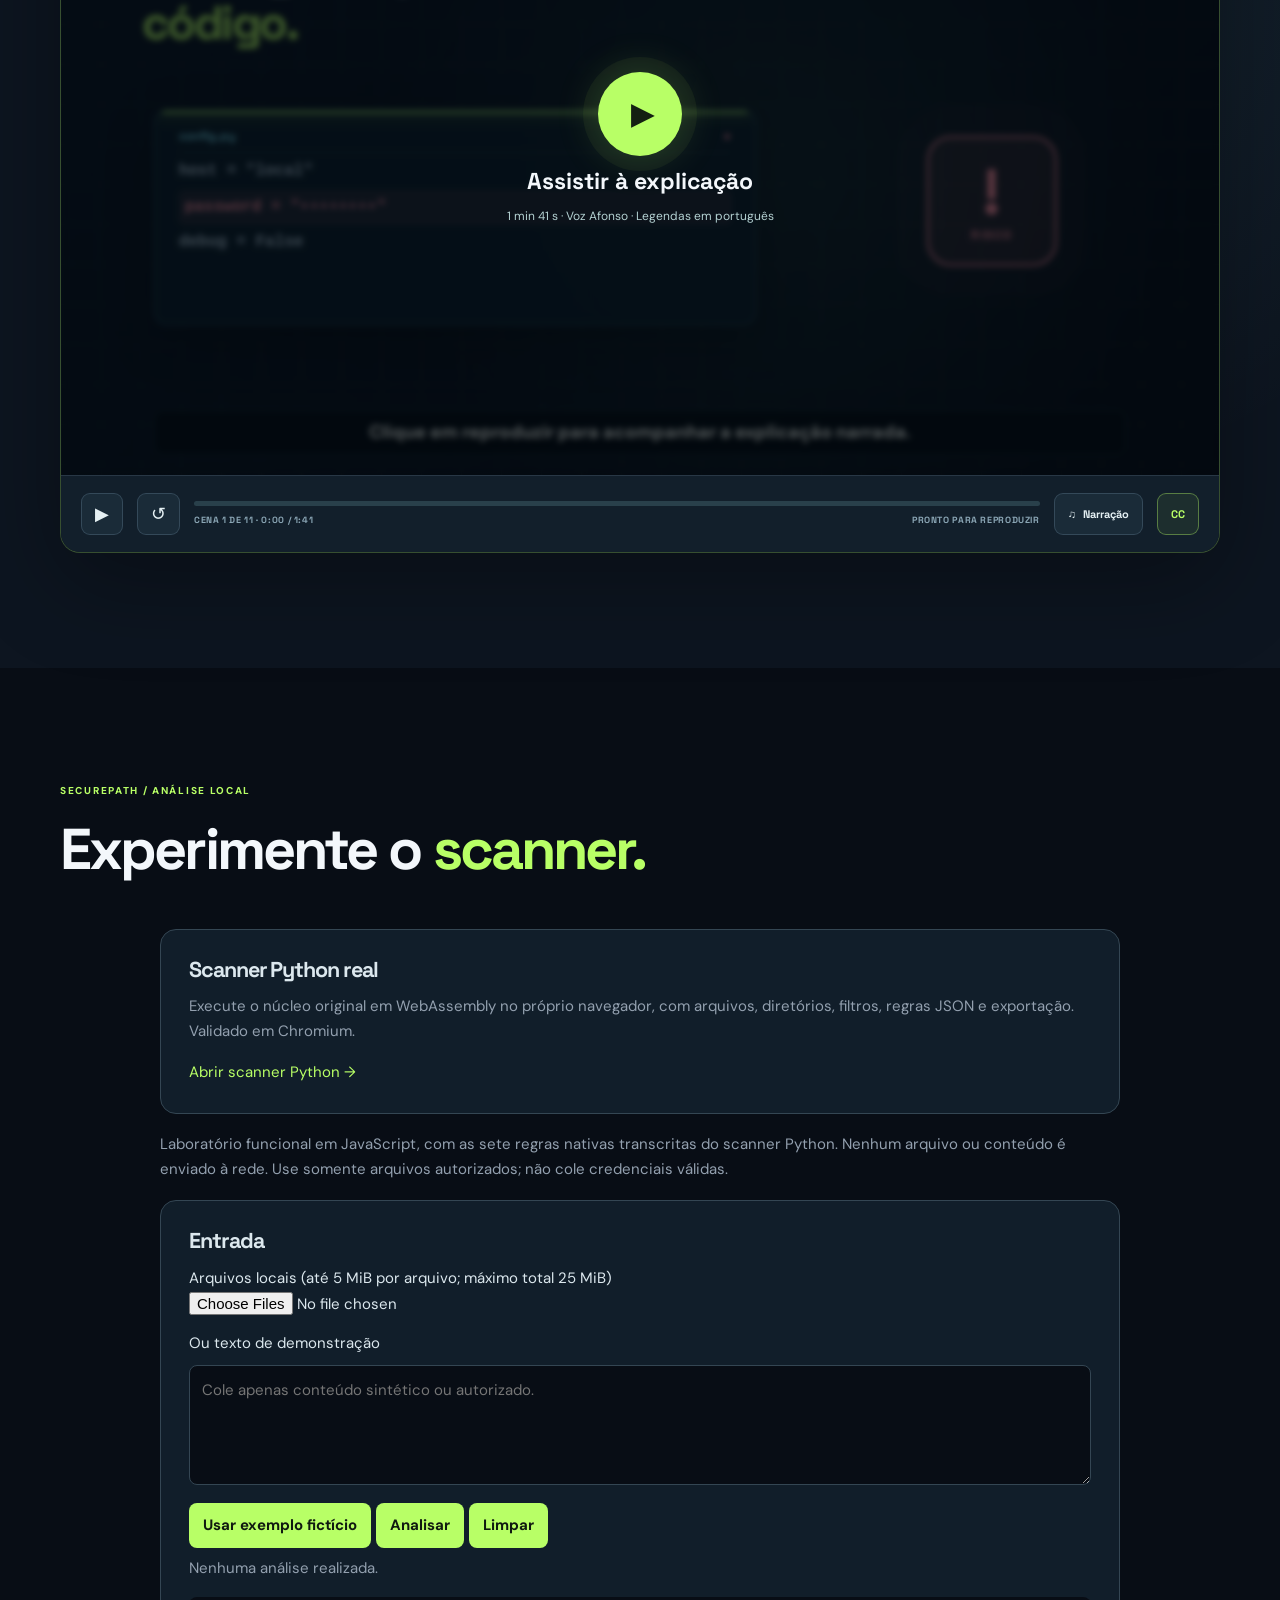
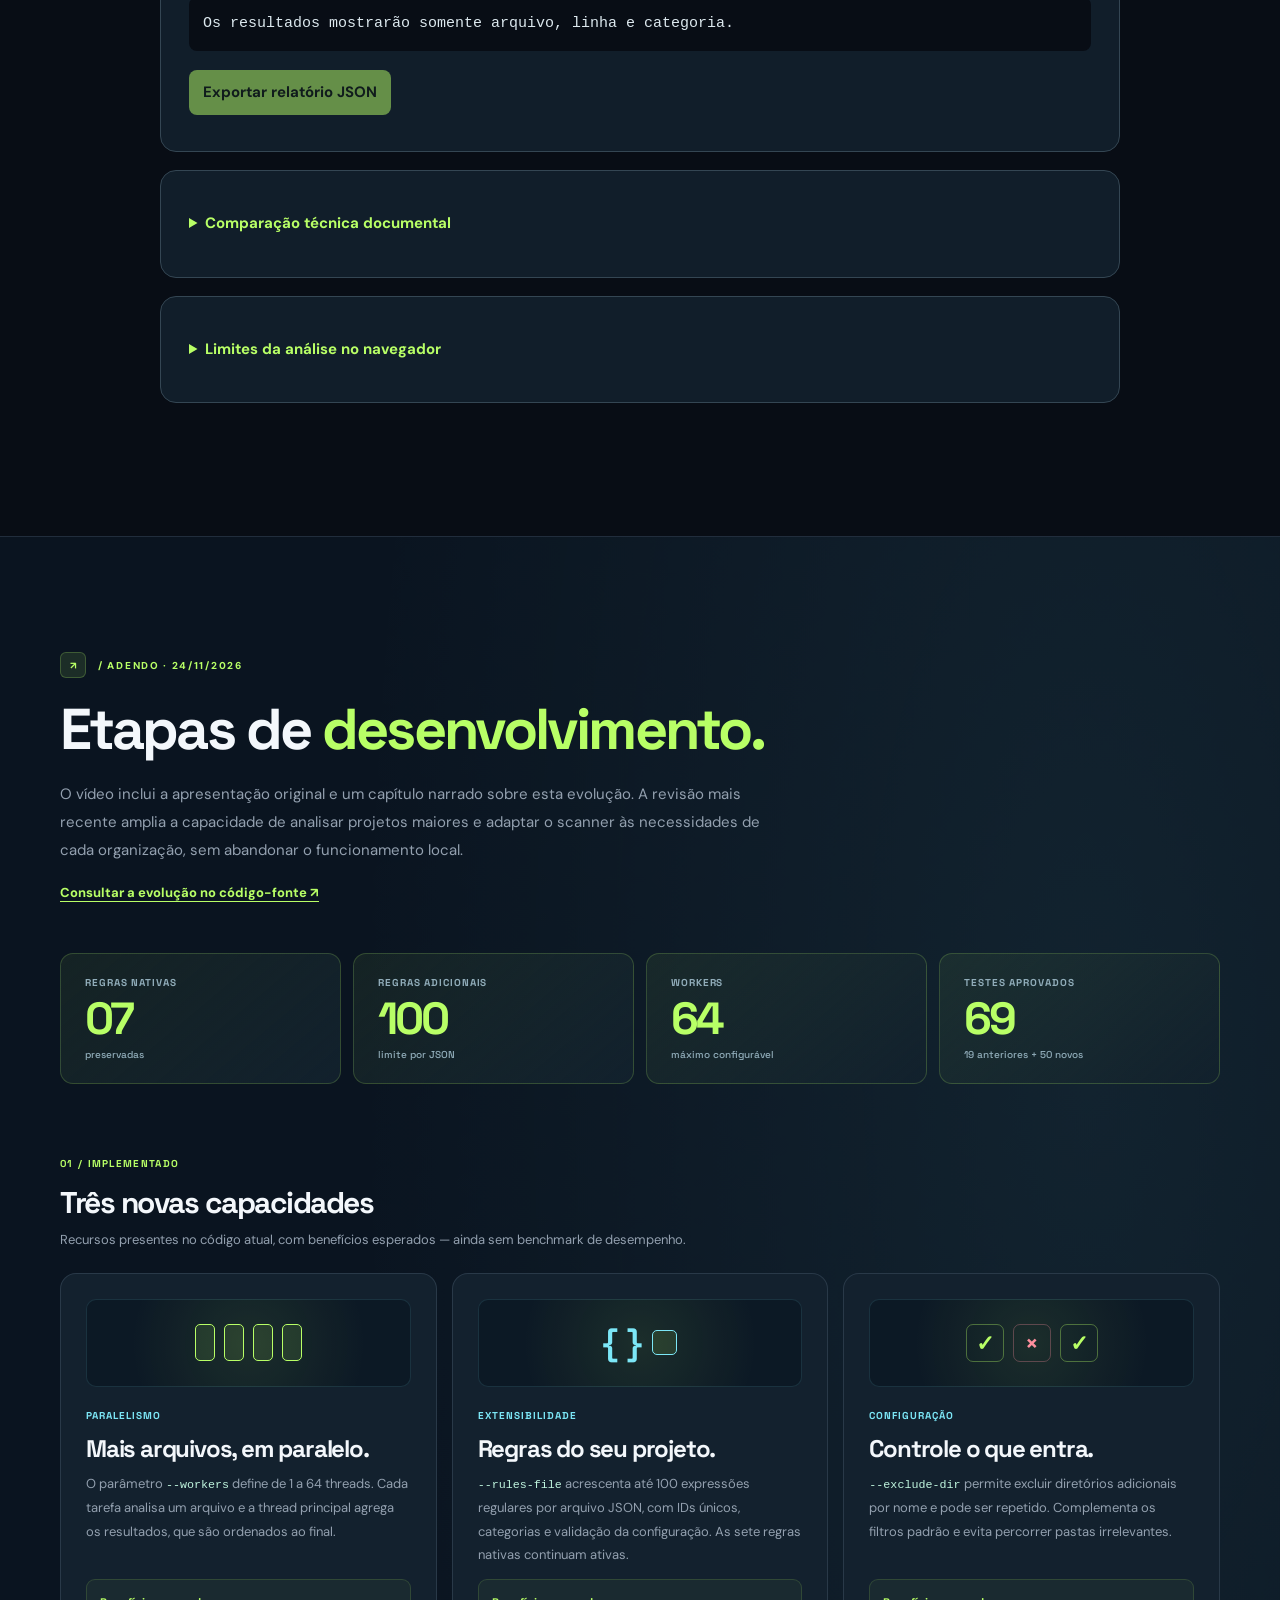
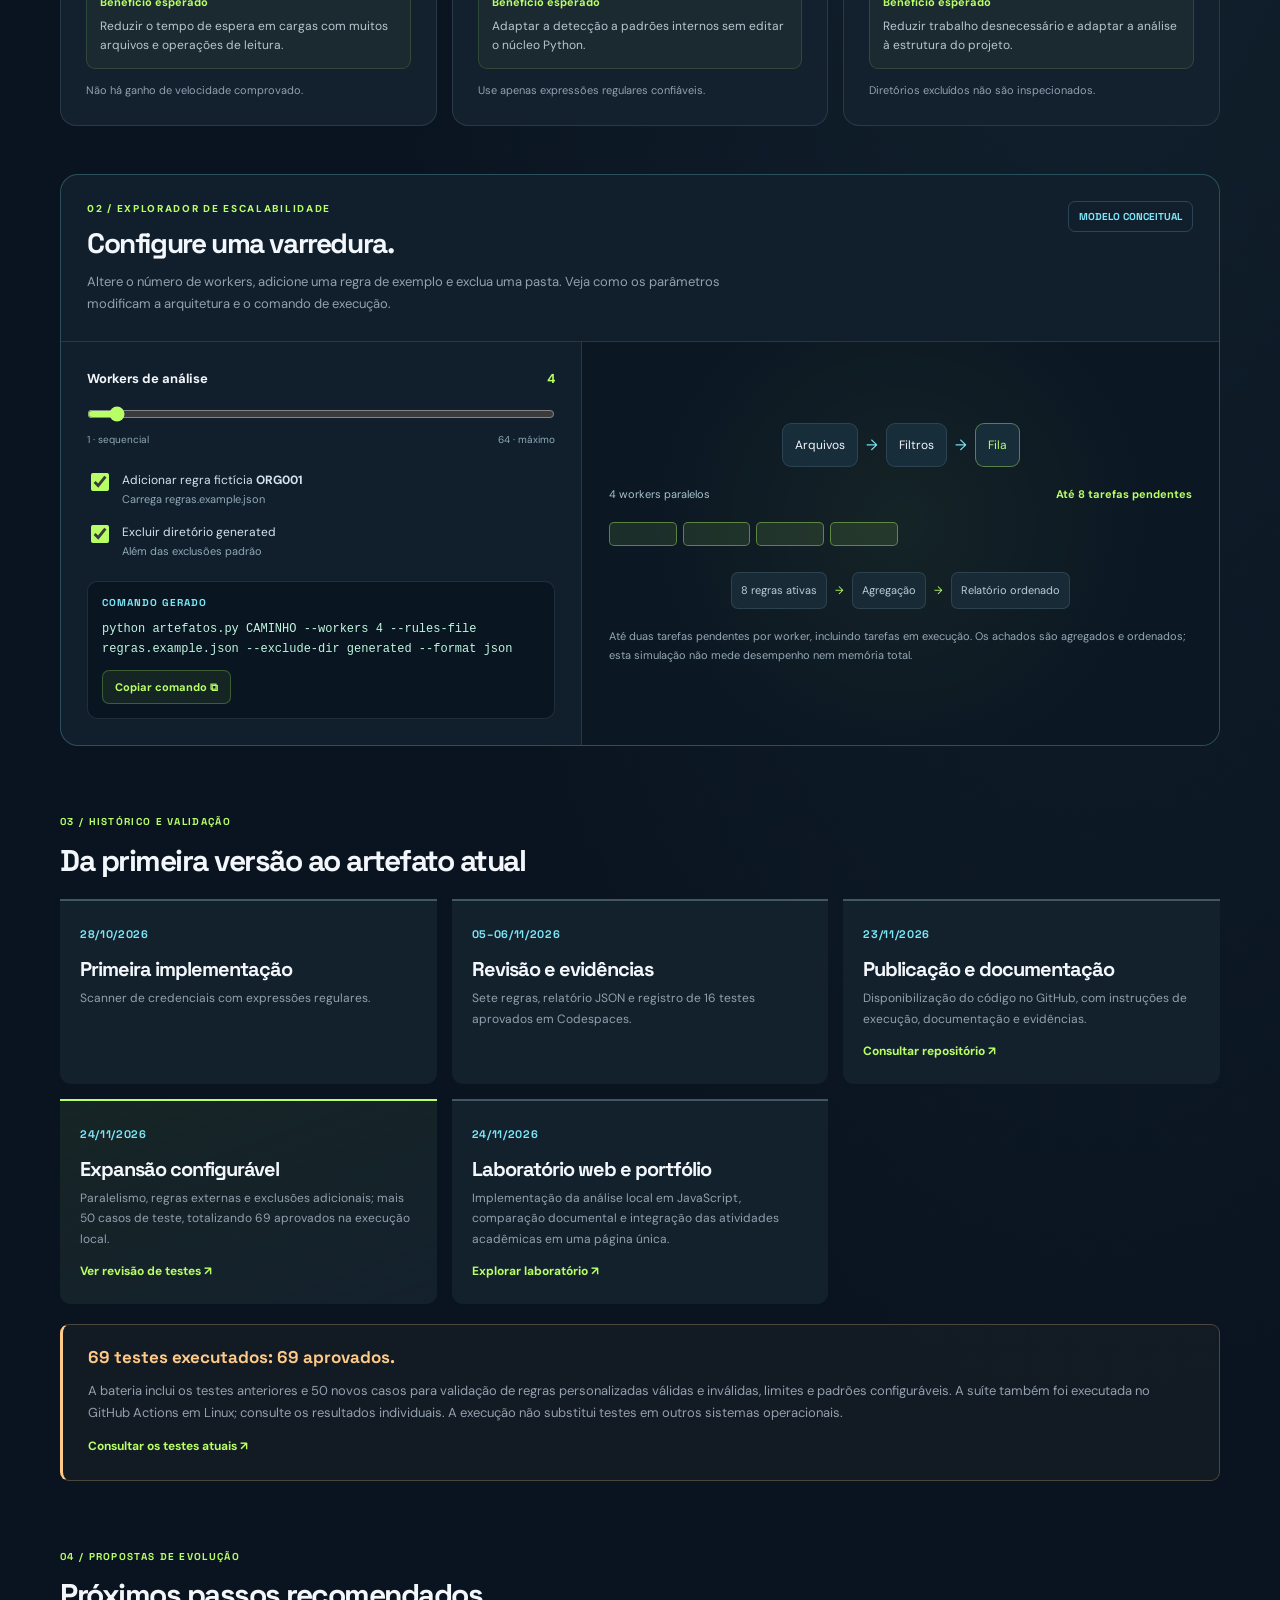
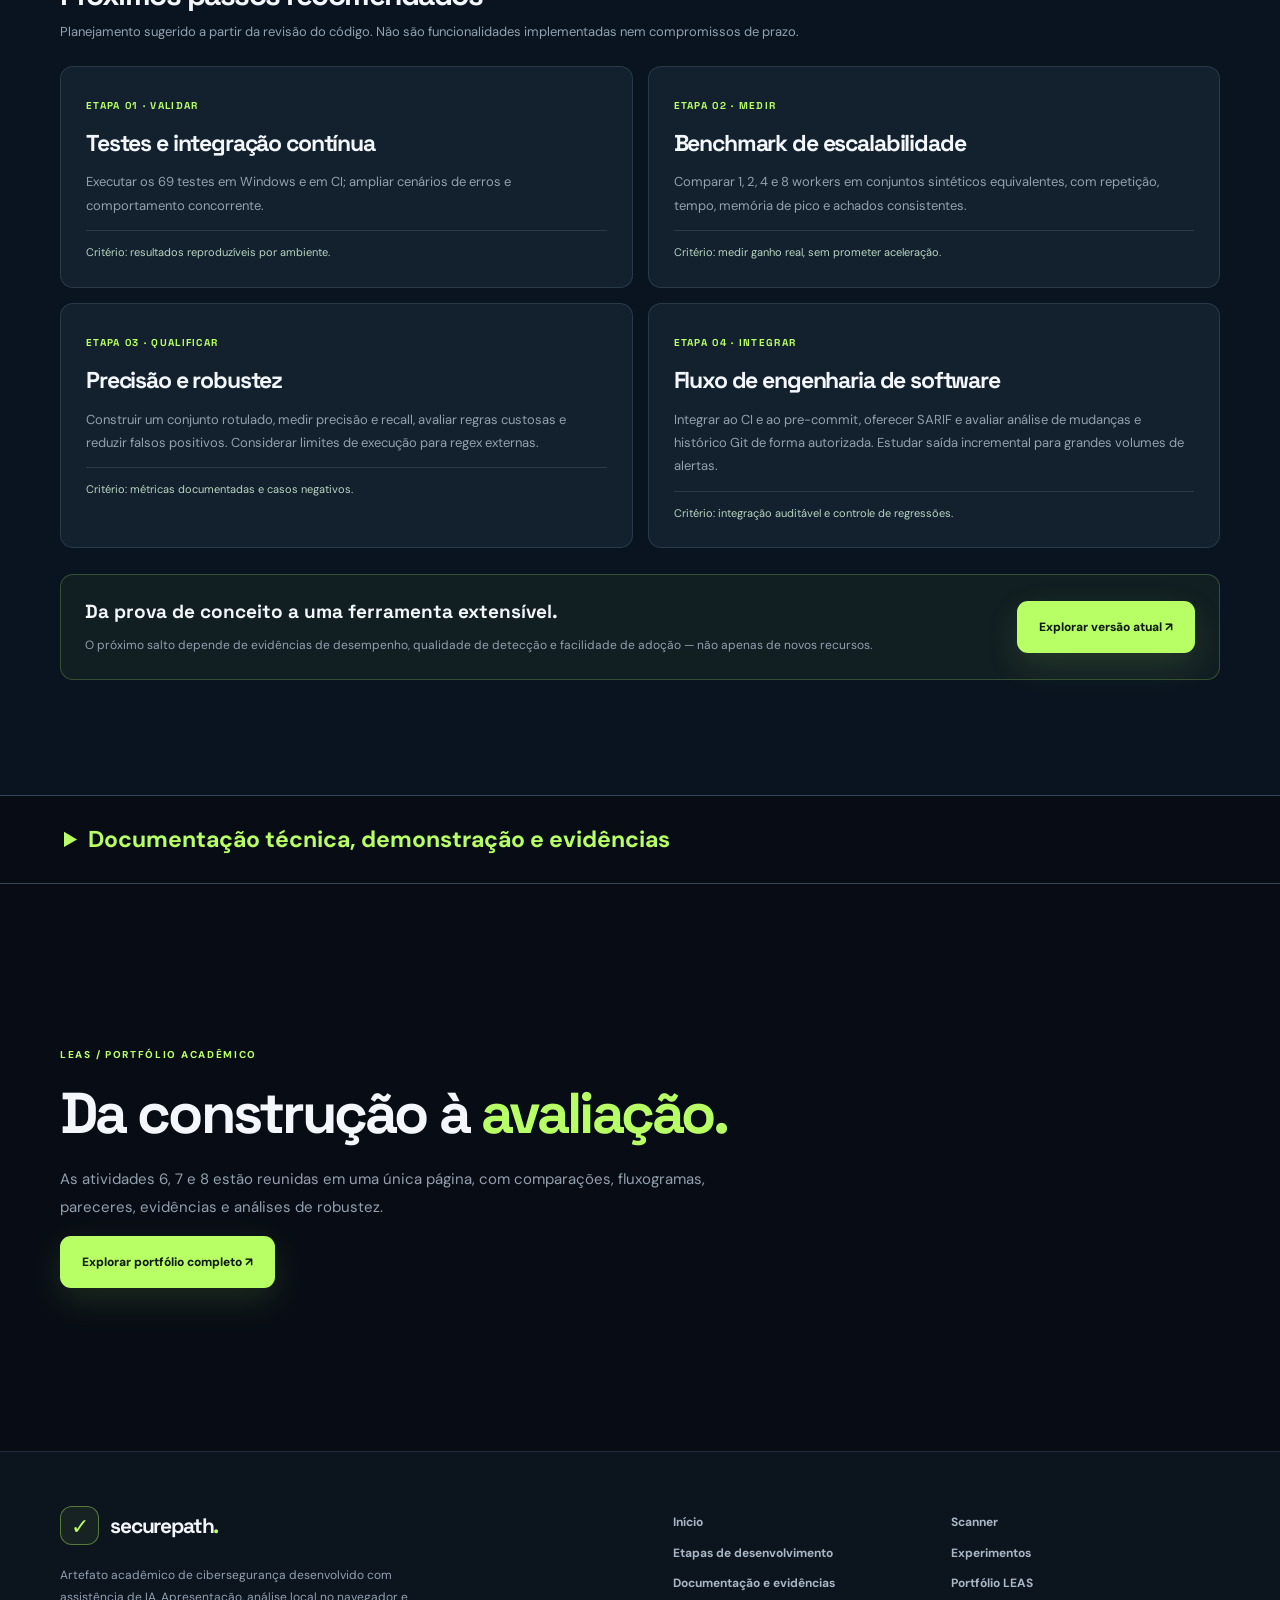
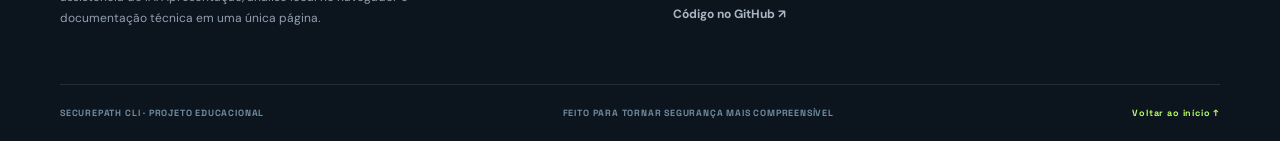
==== commit 1fb06e6d: "feat: publicar scanner Python real validado no navegador" ====
--- a/docs/index.html
+++ b/docs/index.html
@@ -162,7 +162,7 @@
 
 
 
-<section class="section" id="scanner" aria-labelledby="scanner-heading"><div class="container"><div class="section-head"><span class="overline">SECUREPATH / ANÁLISE LOCAL</span><h2 id="scanner-heading">Experimente o <em>scanner.</em></h2></div><div class="scanner-live"><p>Laboratório funcional em JavaScript, com as sete regras nativas transcritas do scanner Python. Nenhum arquivo ou conteúdo é enviado à rede. Use somente arquivos autorizados; não cole credenciais válidas.</p><div class="scanner-panel"><h2>Entrada</h2><label>Arquivos locais (até 5 MiB por arquivo; máximo total 25 MiB)<br><input id="scanner-files" type="file" multiple></label><label>Ou texto de demonstração<textarea id="scanner-text" placeholder="Cole apenas conteúdo sintético ou autorizado."></textarea></label><button id="scanner-example">Usar exemplo fictício</button><button id="scanner-scan">Analisar</button><button id="scanner-clear">Limpar</button><p id="scanner-status" role="status">Nenhuma análise realizada.</p><pre id="scanner-results">Os resultados mostrarão somente arquivo, linha e categoria.</pre><button id="scanner-download" disabled>Exportar relatório JSON</button></div><details class="scanner-panel"><summary>Comparação técnica documental</summary><p>Escopo declarado das ferramentas; não é um benchmark. Consulte as execuções e as limitações no laboratório experimental.</p><div class="scroll"><table><thead><tr><th>Critério</th><th>SecurePath CLI</th><th>Gitleaks</th><th>TruffleHog</th></tr></thead><tbody><tr><th>Arquivos locais</th><td>Sim</td><td>Sim</td><td>Sim</td></tr><tr><th>Histórico Git</th><td>Não</td><td>Sim</td><td>Sim</td></tr><tr><th>Verificação de credenciais ativas</th><td>Não</td><td>Não indicada na documentação consultada</td><td>Sim, para detectores compatíveis</td></tr><tr><th>Regras configuráveis</th><td>JSON no CLI</td><td>Configuração própria</td><td>Detectores e configurações</td></tr><tr><th>Objetivo</th><td>Artefato educacional auditável</td><td>Detecção de segredos em desenvolvimento/CI</td><td>Detecção em diversas fontes e verificação</td></tr></tbody></table></div><p><small>Fontes oficiais consultadas em 24/11/2026: <a href="https://github.com/gitleaks/gitleaks">Gitleaks</a> e <a href="https://github.com/trufflesecurity/trufflehog">TruffleHog</a>. A próxima avaliação deve usar corpus sintético rotulado, versões fixas, precisão, recall, falsos positivos e tempo de execução.</small></p></details><details class="scanner-panel"><summary>Limites da análise no navegador</summary><p>A análise no navegador opera sobre arquivos selecionados e usa JavaScript, não executa Python. Não cobre histórico Git, regras personalizadas, exclusões recursivas, paralelismo ou verificação de credenciais. Resultados podem divergir do CLI em Unicode e codificação; um relatório sem alertas não prova ausência de segredos.</p><p id="scanner-tests"></p><a href="https://github.com/fernandomarquesaluno-svg/securepath-cli">Executar o CLI original</a></details></div></div></section>
+<section class="section" id="scanner" aria-labelledby="scanner-heading"><div class="container"><div class="section-head"><span class="overline">SECUREPATH / ANÁLISE LOCAL</span><h2 id="scanner-heading">Experimente o <em>scanner.</em></h2></div><div class="scanner-live"><div class="scanner-panel"><h2>Scanner Python real</h2><p>Execute o núcleo original em WebAssembly no próprio navegador, com arquivos, diretórios, filtros, regras JSON e exportação. Validado em Chromium.</p><a href="./scan-python/">Abrir scanner Python →</a></div><p>Laboratório funcional em JavaScript, com as sete regras nativas transcritas do scanner Python. Nenhum arquivo ou conteúdo é enviado à rede. Use somente arquivos autorizados; não cole credenciais válidas.</p><div class="scanner-panel"><h2>Entrada</h2><label>Arquivos locais (até 5 MiB por arquivo; máximo total 25 MiB)<br><input id="scanner-files" type="file" multiple></label><label>Ou texto de demonstração<textarea id="scanner-text" placeholder="Cole apenas conteúdo sintético ou autorizado."></textarea></label><button id="scanner-example">Usar exemplo fictício</button><button id="scanner-scan">Analisar</button><button id="scanner-clear">Limpar</button><p id="scanner-status" role="status">Nenhuma análise realizada.</p><pre id="scanner-results">Os resultados mostrarão somente arquivo, linha e categoria.</pre><button id="scanner-download" disabled>Exportar relatório JSON</button></div><details class="scanner-panel"><summary>Comparação técnica documental</summary><p>Escopo declarado das ferramentas; não é um benchmark. Consulte as execuções e as limitações no laboratório experimental.</p><div class="scroll"><table><thead><tr><th>Critério</th><th>SecurePath CLI</th><th>Gitleaks</th><th>TruffleHog</th></tr></thead><tbody><tr><th>Arquivos locais</th><td>Sim</td><td>Sim</td><td>Sim</td></tr><tr><th>Histórico Git</th><td>Não</td><td>Sim</td><td>Sim</td></tr><tr><th>Verificação de credenciais ativas</th><td>Não</td><td>Não indicada na documentação consultada</td><td>Sim, para detectores compatíveis</td></tr><tr><th>Regras configuráveis</th><td>JSON no CLI</td><td>Configuração própria</td><td>Detectores e configurações</td></tr><tr><th>Objetivo</th><td>Artefato educacional auditável</td><td>Detecção de segredos em desenvolvimento/CI</td><td>Detecção em diversas fontes e verificação</td></tr></tbody></table></div><p><small>Fontes oficiais consultadas em 24/11/2026: <a href="https://github.com/gitleaks/gitleaks">Gitleaks</a> e <a href="https://github.com/trufflesecurity/trufflehog">TruffleHog</a>. A próxima avaliação deve usar corpus sintético rotulado, versões fixas, precisão, recall, falsos positivos e tempo de execução.</small></p></details><details class="scanner-panel"><summary>Limites da análise no navegador</summary><p>A análise no navegador opera sobre arquivos selecionados e usa JavaScript, não executa Python. Não cobre histórico Git, regras personalizadas, exclusões recursivas, paralelismo ou verificação de credenciais. Resultados podem divergir do CLI em Unicode e codificação; um relatório sem alertas não prova ausência de segredos.</p><p id="scanner-tests"></p><a href="https://github.com/fernandomarquesaluno-svg/securepath-cli">Executar o CLI original</a></details></div></div></section>
 <section class="section evolution-section" id="evolucao" aria-labelledby="evolution-heading">
  <div class="container">
   <div class="section-head reveal"><span class="overline"><span>↗</span> / ADENDO · 24/11/2026</span><h2 id="evolution-heading">Etapas de <em>desenvolvimento.</em></h2><p>O vídeo inclui a apresentação original e um capítulo narrado sobre esta evolução. A revisão mais recente amplia a capacidade de analisar projetos maiores e adaptar o scanner às necessidades de cada organização, sem abandonar o funcionamento local.</p><a class="evo-source" href="https://github.com/fernandomarquesaluno-svg/securepath-cli/commit/f2cb2597ac1ece010c6611c138f250ca5e67e565" target="_blank" rel="noopener noreferrer">Consultar a evolução no código-fonte ↗</a></div>
